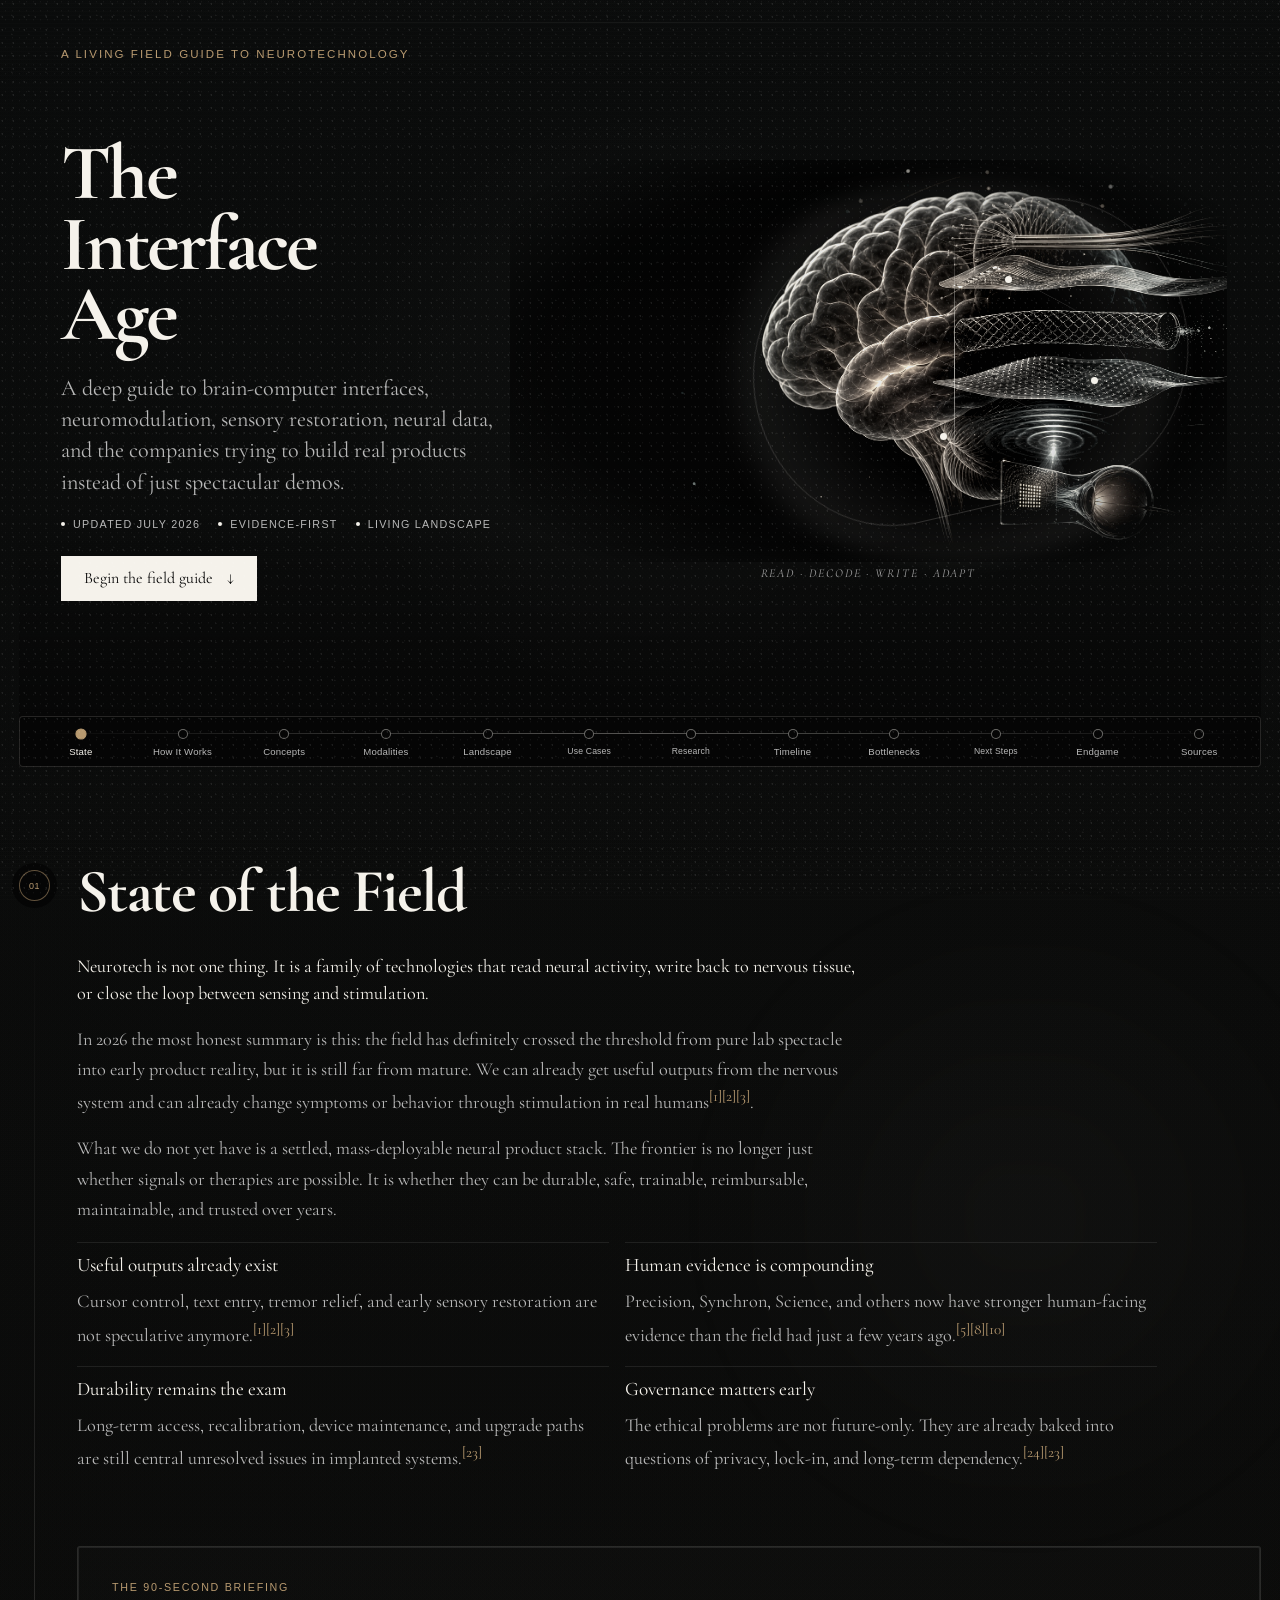
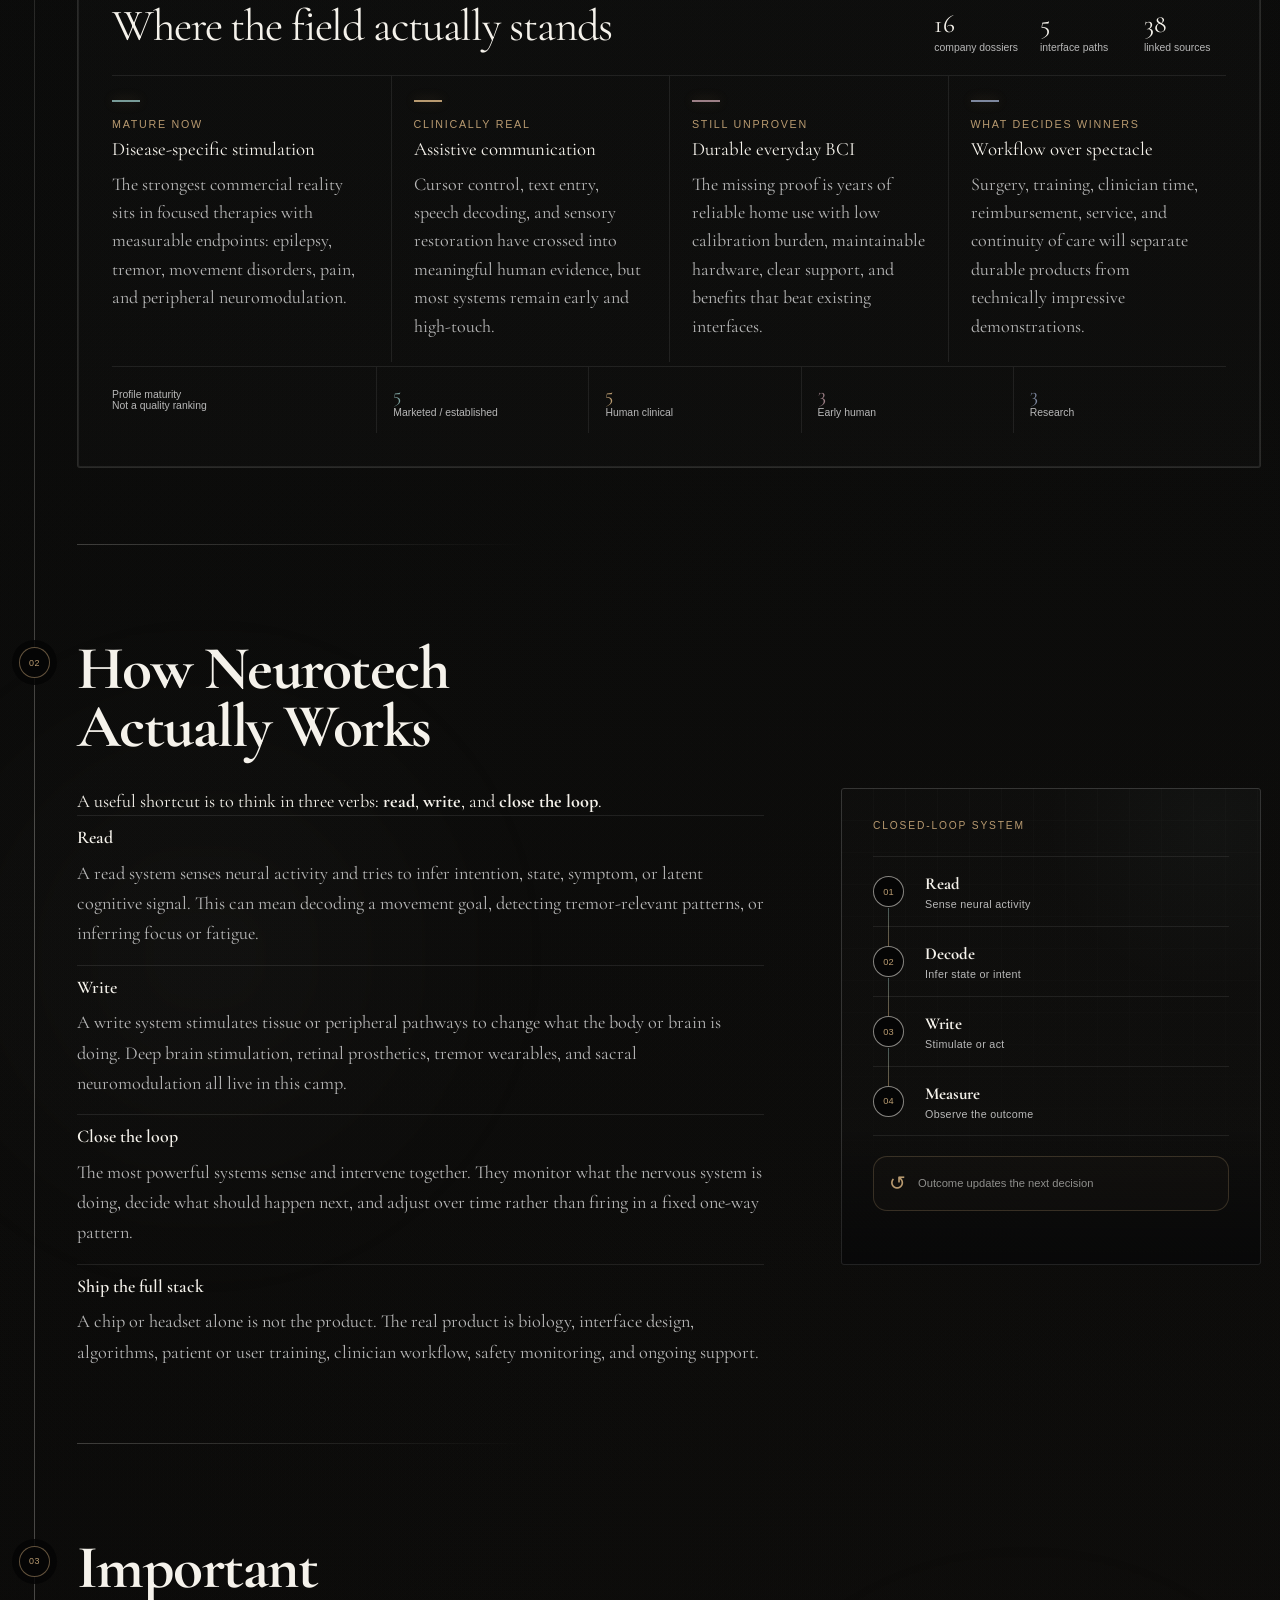
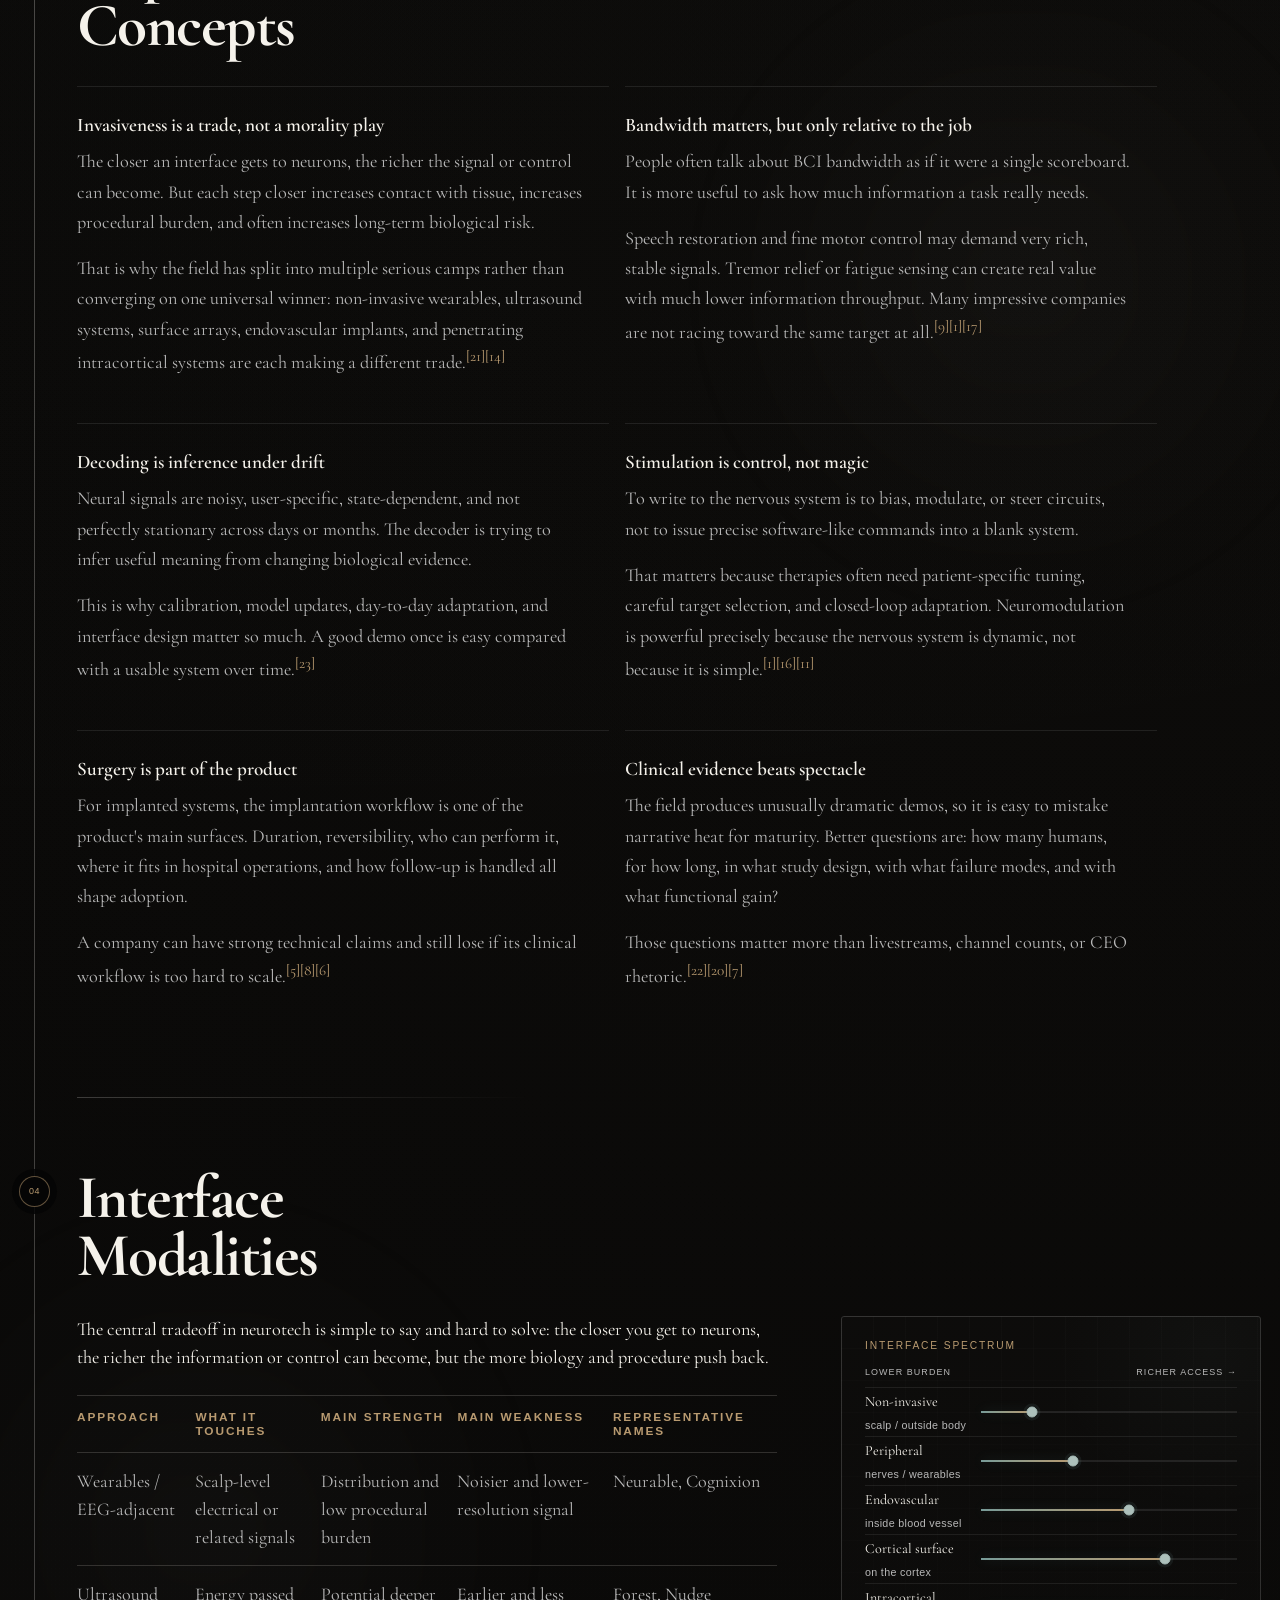
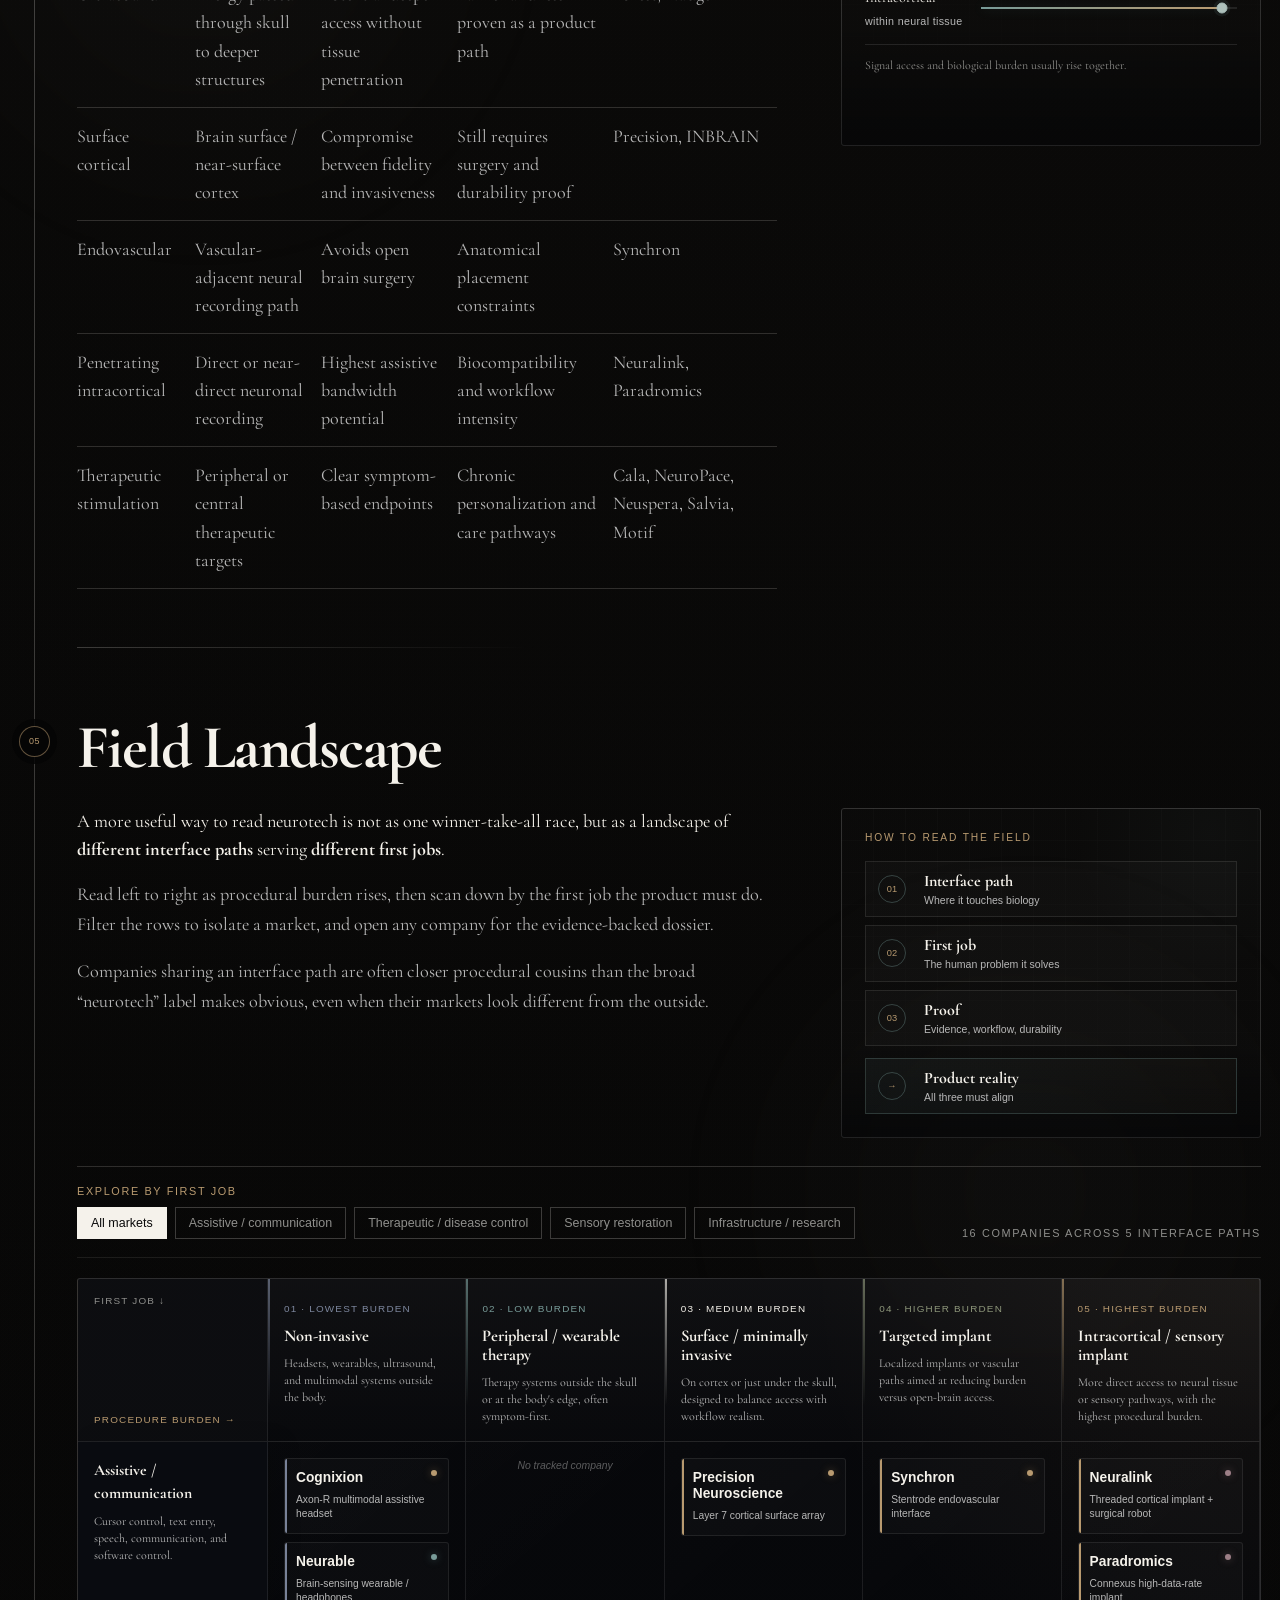
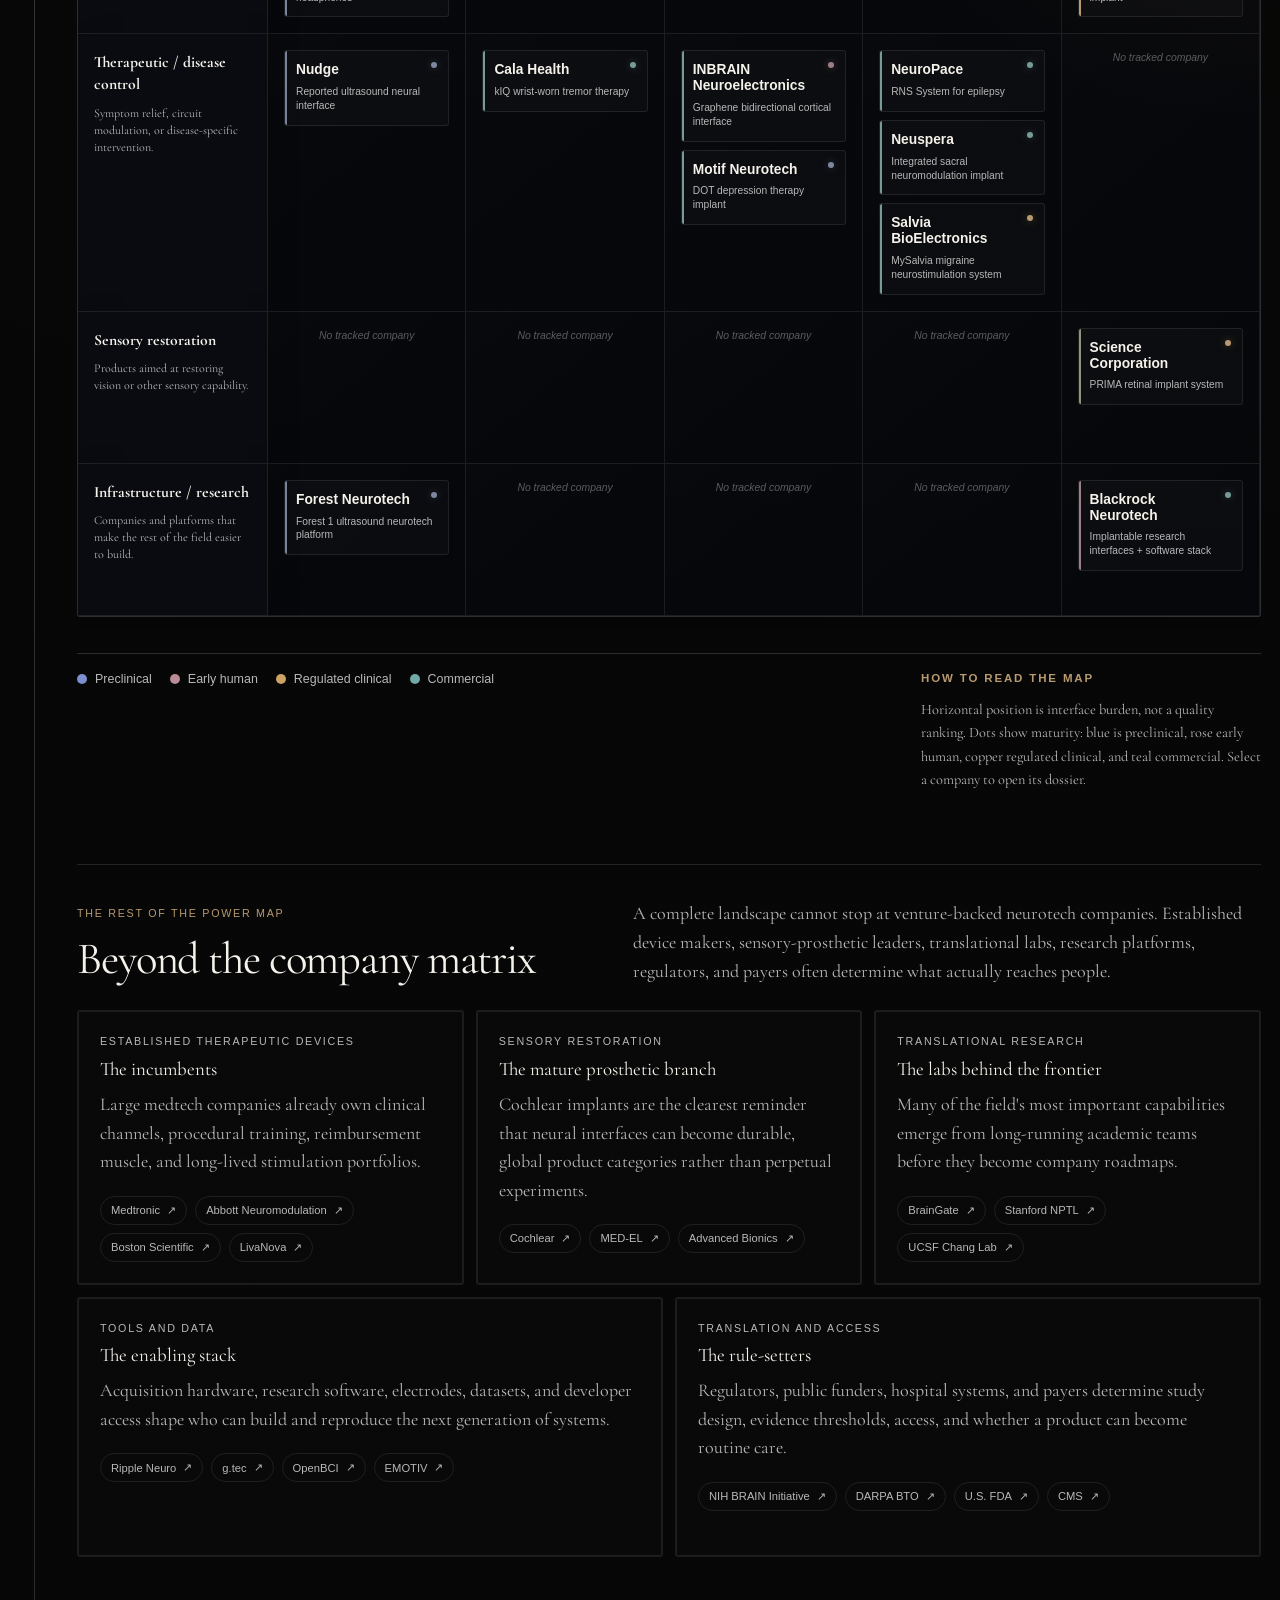
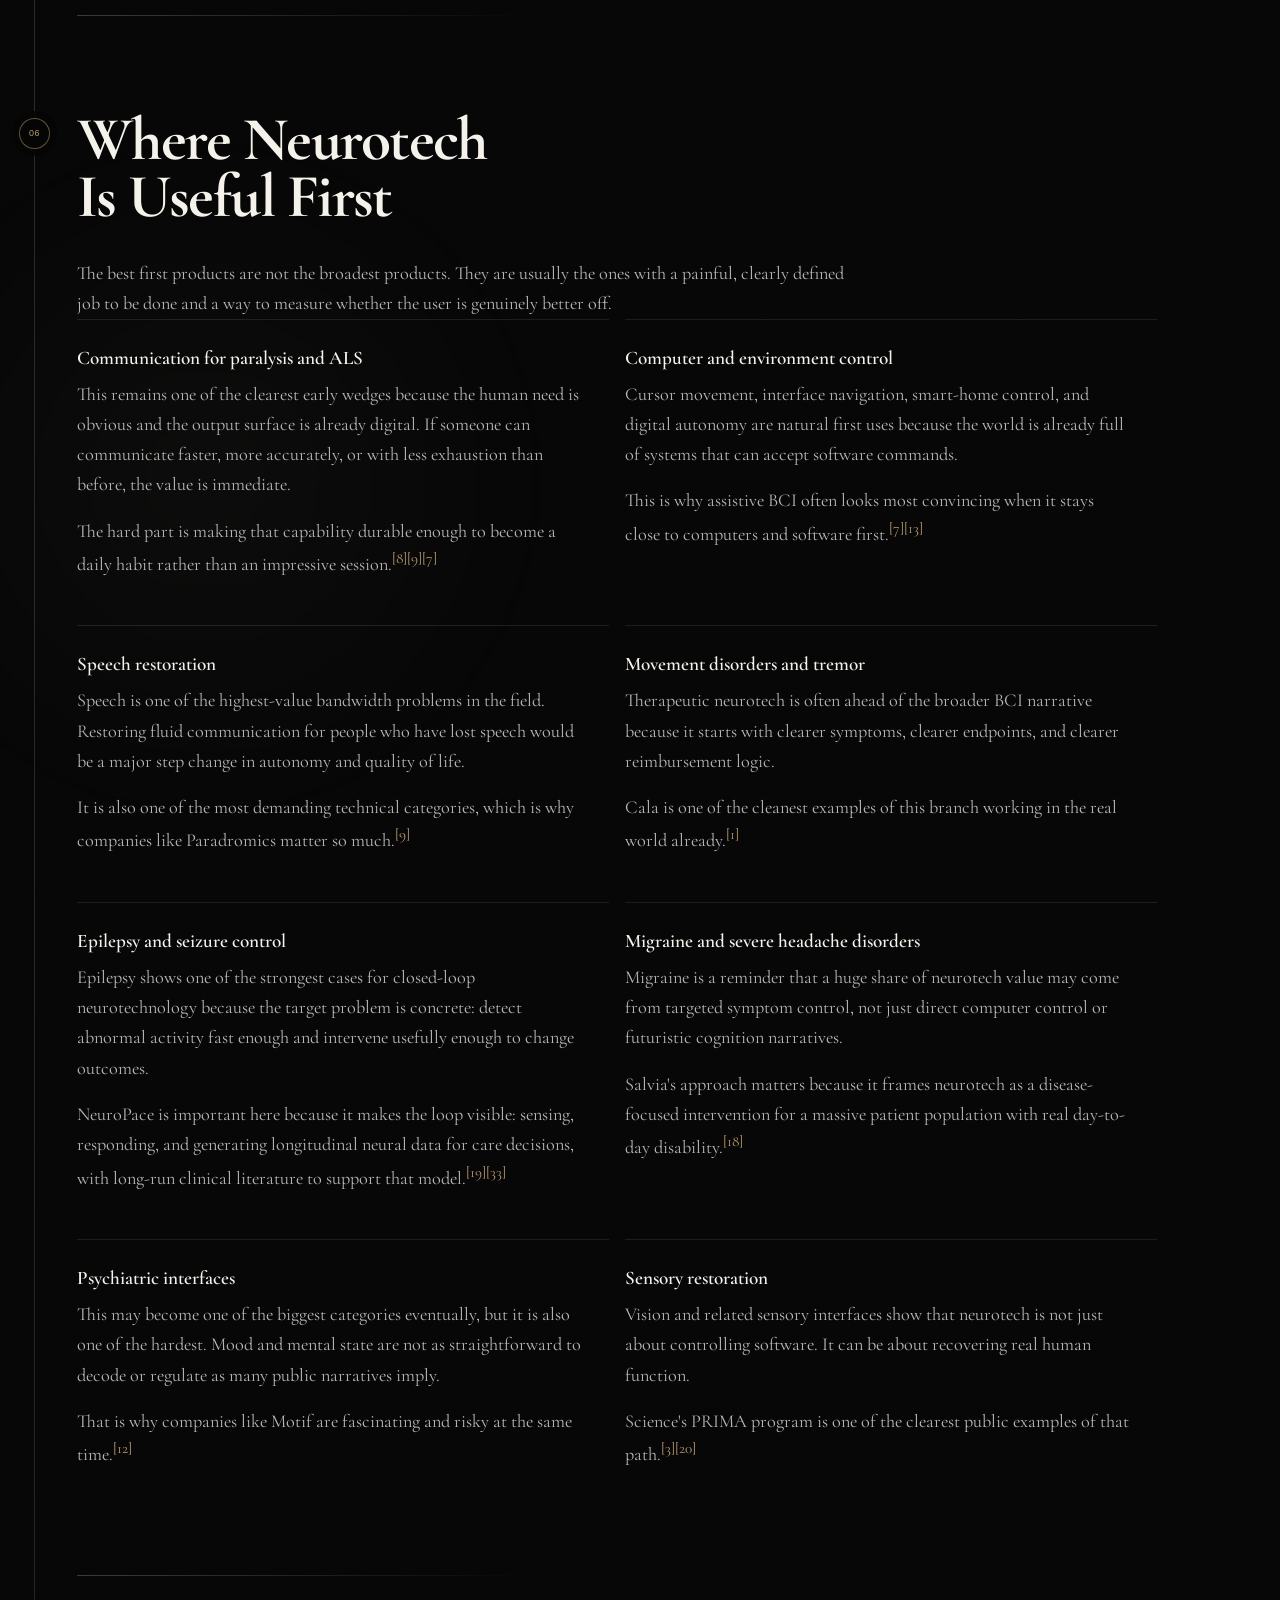
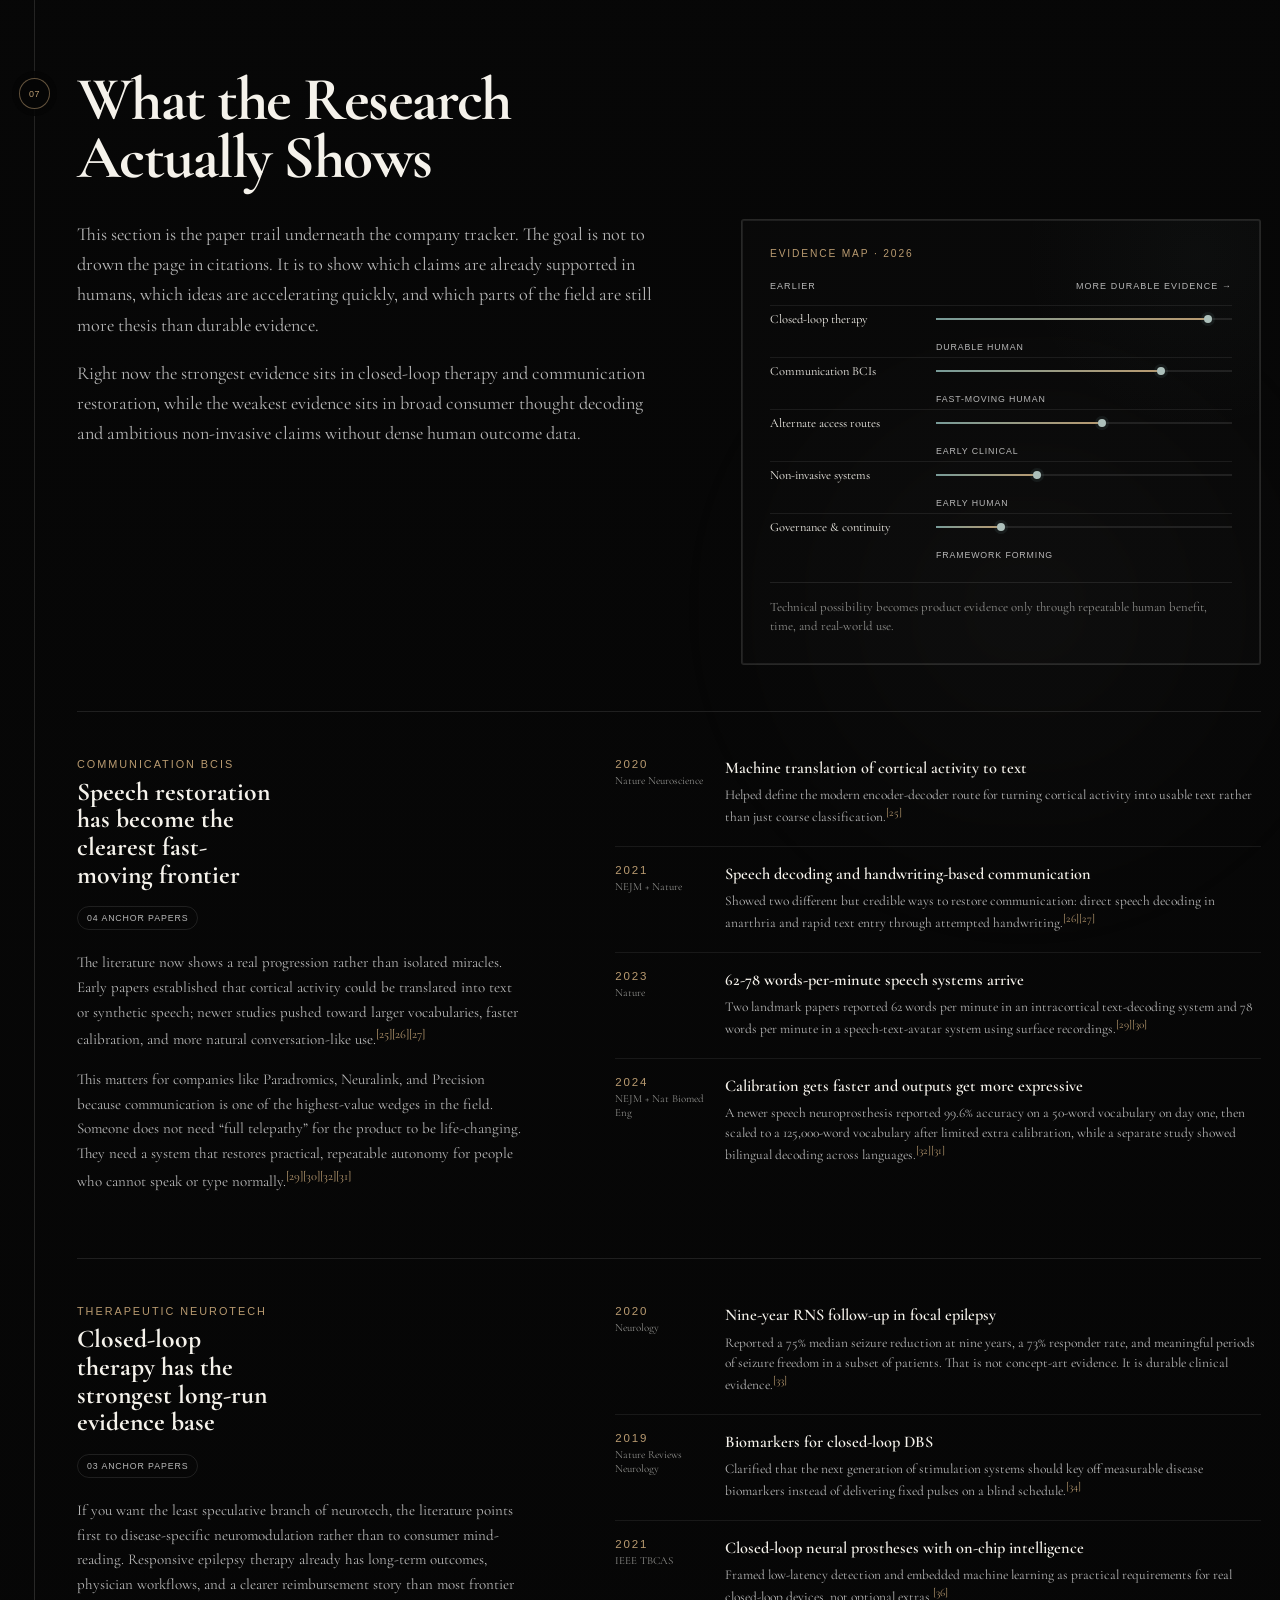
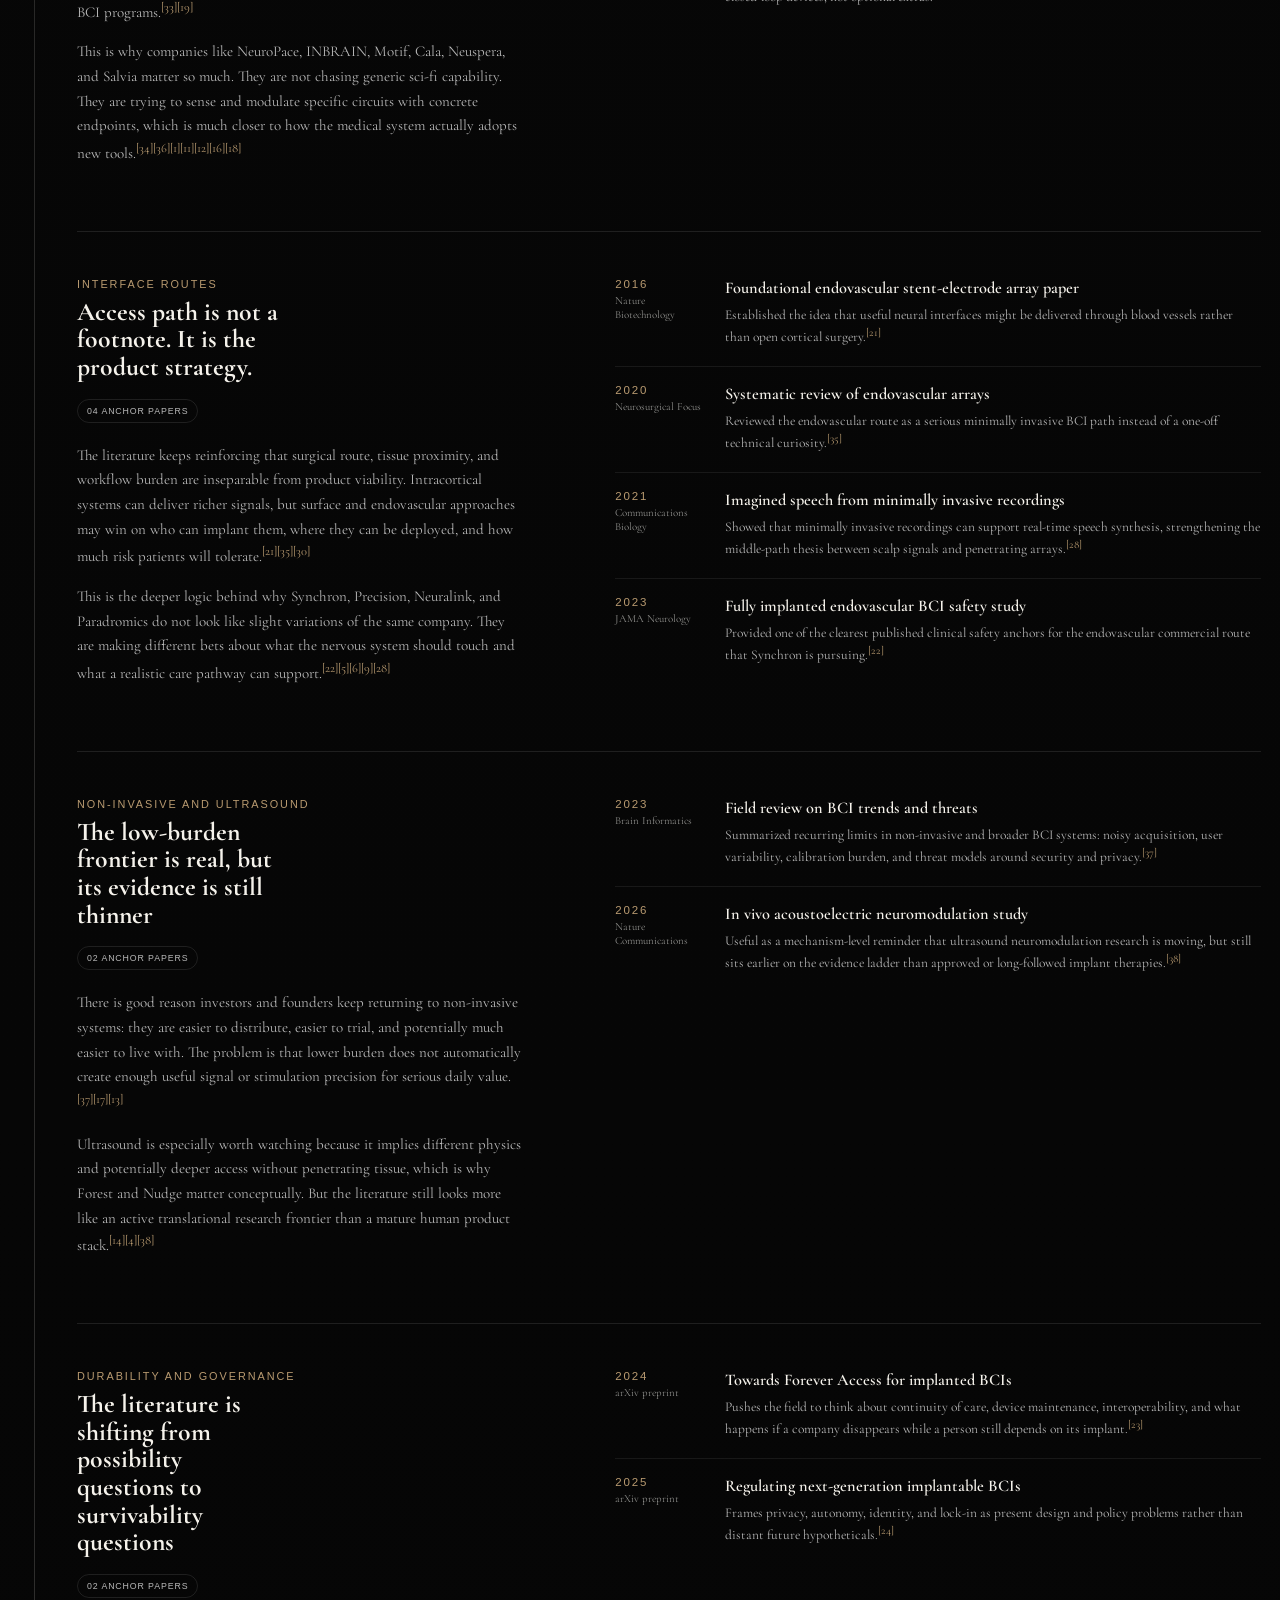
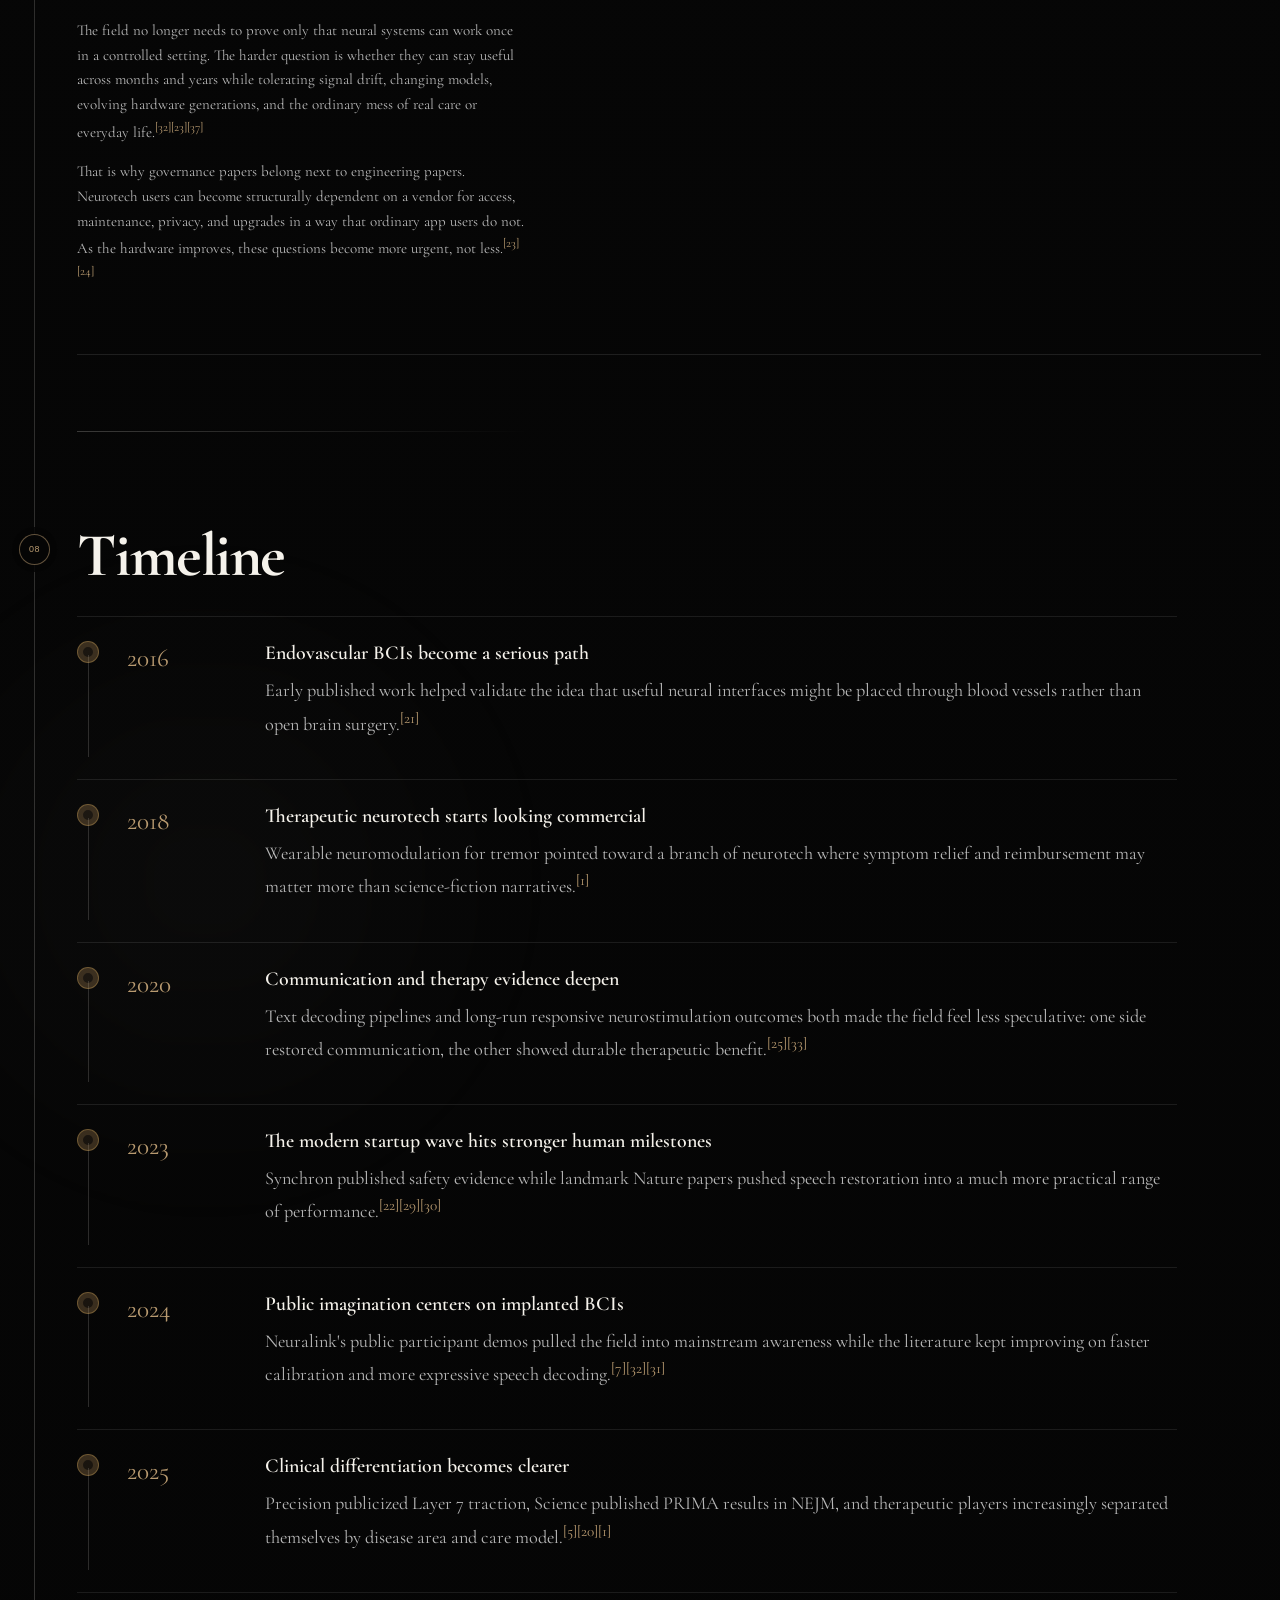
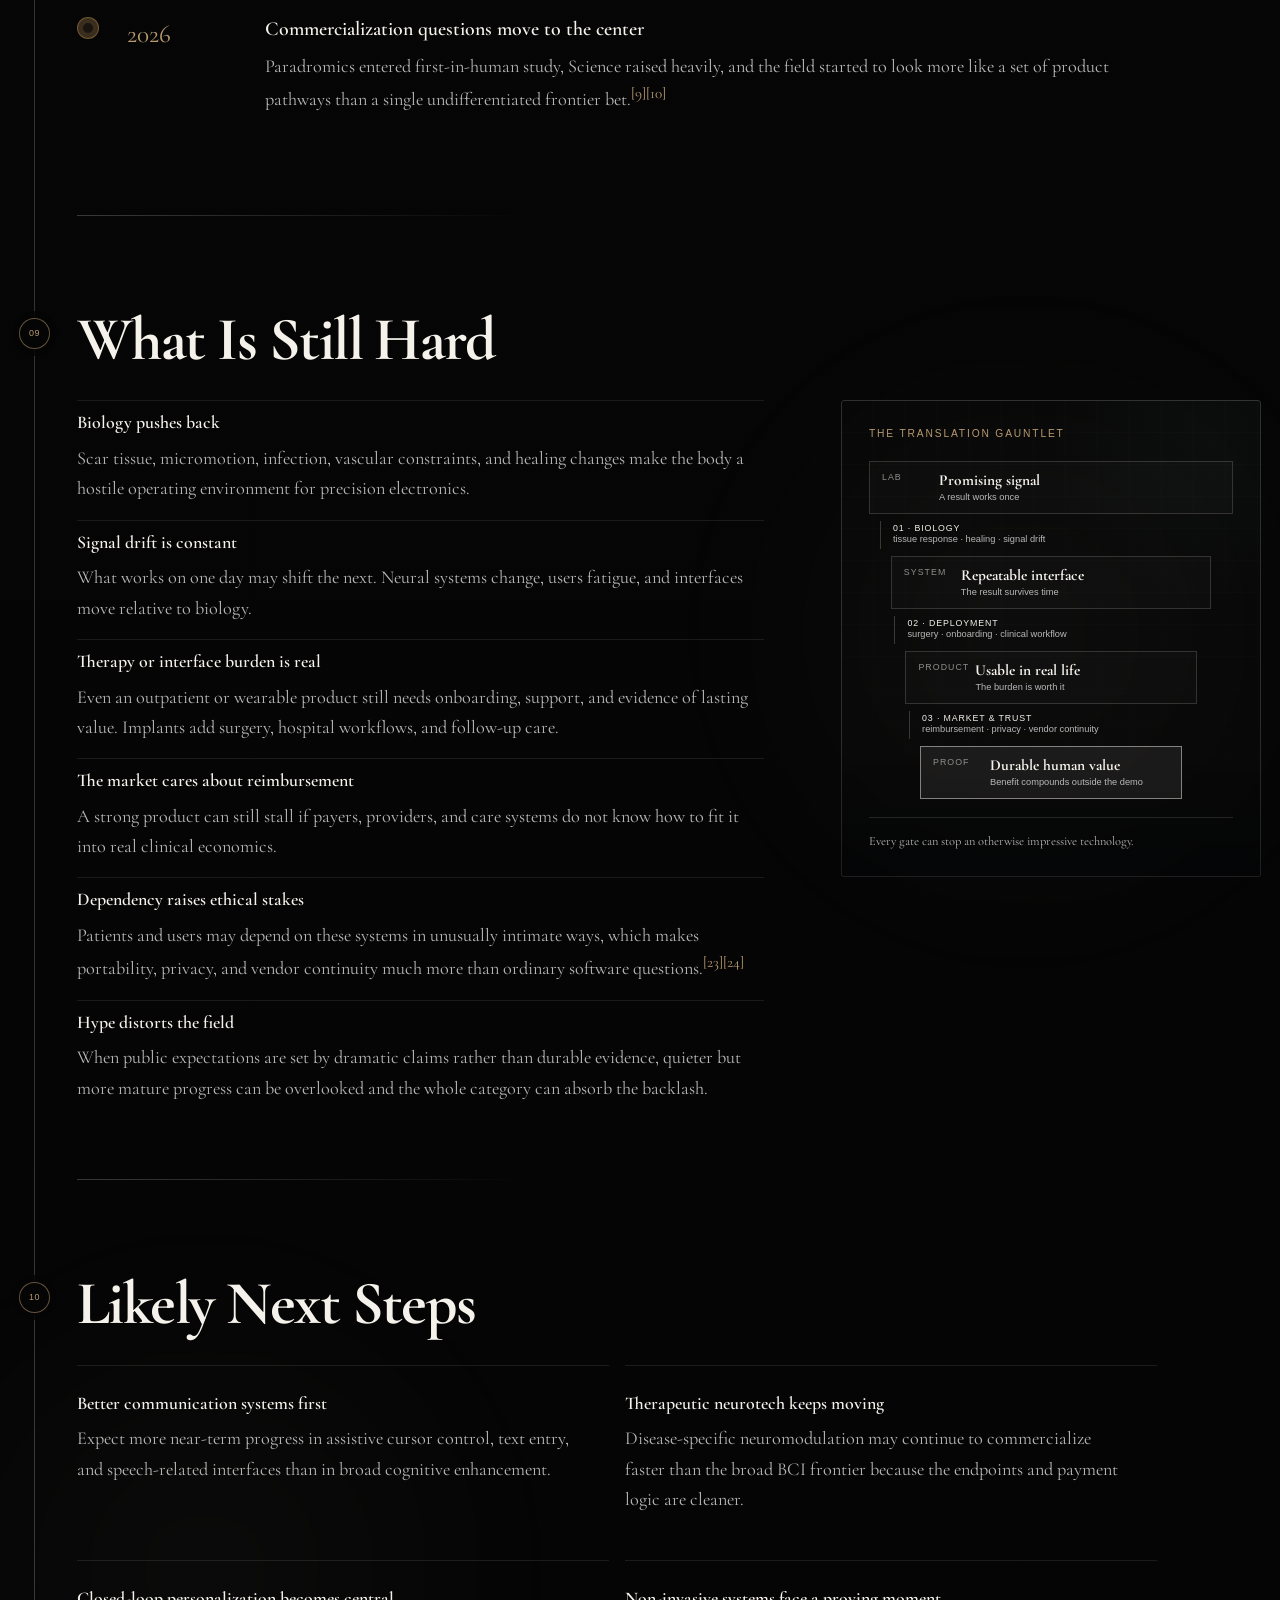
==== index.html @ 02c2e02a "Add neurotech favicon" ====
<!DOCTYPE html>
<html lang="en">
  <head>
    <meta charset="UTF-8" />
    <meta name="viewport" content="width=device-width, initial-scale=1.0" />
    <title>The Interface Age</title>
    <meta
      name="description"
      content="A detailed field guide to neurotech: BCIs, neuromodulation, sensory prosthetics, key companies, market map, milestones, bottlenecks, and the long road ahead."
    />
    <meta name="theme-color" content="#050505" />
    <link rel="icon" type="image/svg+xml" href="assets/favicon.svg?v=1" />
    <link rel="preconnect" href="https://fonts.googleapis.com" />
    <link rel="preconnect" href="https://fonts.gstatic.com" crossorigin />
    <link
      href="https://fonts.googleapis.com/css2?family=Cormorant+Garamond:wght@400;500;600;700&display=swap"
      rel="stylesheet"
    />
    <link rel="stylesheet" href="styles.css?v=24" />
  </head>
  <body>
    <div class="site-grain" aria-hidden="true"></div>

    <header class="site-header" id="top">
      <div class="site-header__inner">
        <p class="site-kicker">A living field guide to neurotechnology</p>
        <div class="hero-layout">
          <div class="hero-copy">
            <h1>The Interface Age</h1>
            <p class="hero-dek">
              A deep guide to brain-computer interfaces, neuromodulation,
              sensory restoration, neural data, and the companies trying to
              build real products instead of just spectacular demos.
            </p>
            <div class="hero-meta" aria-label="Guide metadata">
              <span>Updated July 2026</span>
              <span>Evidence-first</span>
              <span>Living landscape</span>
            </div>
            <a class="hero-enter" href="#state-now">
              Begin the field guide <span aria-hidden="true">↓</span>
            </a>
          </div>
          <div class="hero-visual" aria-hidden="true">
            <div class="hero-scene">
              <img src="assets/neurotech-hero-3d.jpg" alt="" />
              <span class="hero-scene__orbit hero-scene__orbit--one"></span>
              <span class="hero-scene__orbit hero-scene__orbit--two"></span>
              <span class="hero-scene__scan"></span>
              <span class="hero-scene__node hero-scene__node--one"></span>
              <span class="hero-scene__node hero-scene__node--two"></span>
              <span class="hero-scene__node hero-scene__node--three"></span>
            </div>
            <p>read · decode · write · adapt</p>
          </div>
        </div>
      </div>
    </header>

    <nav class="chapter-rail" aria-label="Table of contents">
      <div class="chapter-rail__inner">
        <a href="#state-now">State</a>
        <a href="#how-it-works">How It Works</a>
        <a href="#concepts">Concepts</a>
        <a href="#modalities">Modalities</a>
        <a href="#market-map">Landscape</a>
        <a href="#use-cases" class="chapter-rail__minor">Use Cases</a>
        <a href="#research" class="chapter-rail__minor">Research</a>
        <a href="#timeline">Timeline</a>
        <a href="#bottlenecks">Bottlenecks</a>
        <a href="#next-steps" class="chapter-rail__minor">Next Steps</a>
        <a href="#endgame">Endgame</a>
        <a href="#sources">Sources</a>
      </div>
    </nav>

    <main class="document">
      <article class="article-shell">
        <section class="chapter chapter--wide" id="state-now">
          <div class="chapter-heading">
            <p class="chapter-number">01</p>
            <h2>State of the Field</h2>
          </div>
          <div class="chapter-layout chapter-layout--wide">
            <div class="chapter-copy">
              <p class="lead">
                Neurotech is not one thing. It is a family of technologies that
                read neural activity, write back to nervous tissue, or close the
                loop between sensing and stimulation.
              </p>
              <p>
                In 2026 the most honest summary is this: the field has
                definitely crossed the threshold from pure lab spectacle into
                early product reality, but it is still far from mature. We can
                already get useful outputs from the nervous system and can
                already change symptoms or behavior through stimulation in real
                humans<sup class="cite-inline"><a href="#src-cala-home">[1]</a></sup><sup class="cite-inline"><a href="#src-synchron-research">[2]</a></sup><sup class="cite-inline"><a href="#src-science-prima">[3]</a></sup>.
              </p>
              <p>
                What we do not yet have is a settled, mass-deployable neural
                product stack. The frontier is no longer just whether signals or
                therapies are possible. It is whether they can be durable, safe,
                trainable, reimbursable, maintainable, and trusted over years.
              </p>
              <div class="signal-strip" id="signal-strip"></div>
            </div>
          </div>
          <div class="field-brief" id="field-brief" aria-label="Neurotechnology field brief"></div>
        </section>

        <section class="chapter chapter--split" id="how-it-works">
          <div class="chapter-heading">
            <p class="chapter-number">02</p>
            <h2>How Neurotech Actually Works</h2>
          </div>
          <div class="chapter-layout">
            <div class="chapter-copy">
              <p class="lead">
                A useful shortcut is to think in three verbs:
                <strong>read</strong>, <strong>write</strong>, and
                <strong>close the loop</strong>.
              </p>
              <div class="primer-list" id="primer-list"></div>
            </div>
            <aside class="chapter-aside">
              <div class="chapter-scene chapter-scene--diagram loop-diagram" role="img" aria-label="A closed-loop neural system reads activity, decodes a state or intent, writes an intervention, measures the outcome, and adapts">
                <div class="diagram-label">Closed-loop system</div>
                <ol class="loop-diagram__steps">
                  <li><span>01</span><div><strong>Read</strong><small>Sense neural activity</small></div></li>
                  <li><span>02</span><div><strong>Decode</strong><small>Infer state or intent</small></div></li>
                  <li><span>03</span><div><strong>Write</strong><small>Stimulate or act</small></div></li>
                  <li><span>04</span><div><strong>Measure</strong><small>Observe the outcome</small></div></li>
                </ol>
                <div class="loop-diagram__return"><span>↺</span> Outcome updates the next decision</div>
              </div>
            </aside>
          </div>
        </section>

        <section class="chapter chapter--wide" id="concepts">
          <div class="chapter-heading">
            <p class="chapter-number">03</p>
            <h2>Important Concepts</h2>
          </div>
          <div class="chapter-layout chapter-layout--wide">
            <div class="chapter-copy">
              <div class="essay-list" id="concept-list"></div>
            </div>
          </div>
        </section>

        <section class="chapter chapter--split" id="modalities">
          <div class="chapter-heading">
            <p class="chapter-number">04</p>
            <h2>Interface Modalities</h2>
          </div>
          <div class="chapter-layout">
            <div class="chapter-copy">
              <p class="lead">
                The central tradeoff in neurotech is simple to say and hard to
                solve: the closer you get to neurons, the richer the information
                or control can become, but the more biology and procedure push
                back.
              </p>
            </div>
            <aside class="chapter-aside">
              <div class="chapter-scene chapter-scene--diagram modality-diagram" role="img" aria-label="Five neural interface routes arranged from lower to higher signal access and procedural burden">
                <div class="diagram-label">Interface spectrum</div>
                <div class="modality-diagram__axis"><span>Lower burden</span><span>Richer access →</span></div>
                <div class="modality-diagram__rows">
                  <div style="--reach: 20%"><span>Non-invasive</span><i></i><small>scalp / outside body</small></div>
                  <div style="--reach: 36%"><span>Peripheral</span><i></i><small>nerves / wearables</small></div>
                  <div style="--reach: 58%"><span>Endovascular</span><i></i><small>inside blood vessel</small></div>
                  <div style="--reach: 72%"><span>Cortical surface</span><i></i><small>on the cortex</small></div>
                  <div style="--reach: 94%"><span>Intracortical</span><i></i><small>within neural tissue</small></div>
                </div>
                <p class="modality-diagram__note">Signal access and biological burden usually rise together.</p>
              </div>
            </aside>
          </div>
          <div class="table-wrap">
            <table class="comparison-table">
              <thead>
                <tr>
                  <th>Approach</th>
                  <th>What it touches</th>
                  <th>Main strength</th>
                  <th>Main weakness</th>
                  <th>Representative names</th>
                </tr>
              </thead>
              <tbody id="comparison-body"></tbody>
            </table>
          </div>
        </section>

        <section class="chapter chapter--split" id="market-map">
          <div class="chapter-heading">
            <p class="chapter-number">05</p>
            <h2>Field Landscape</h2>
          </div>
          <div class="chapter-layout">
            <div class="chapter-copy">
              <p class="lead">
                A more useful way to read neurotech is not as one winner-take-all race,
                but as a landscape of <strong>different interface paths</strong> serving
                <strong>different first jobs</strong>.
              </p>
              <p>
                Read left to right as procedural burden rises, then scan down by
                the first job the product must do. Filter the rows to isolate a
                market, and open any company for the evidence-backed dossier.
              </p>
              <p>
                Companies sharing an interface path are often closer procedural
                cousins than the broad “neurotech” label makes obvious, even
                when their markets look different from the outside.
              </p>
            </div>
            <aside class="chapter-aside">
              <div class="chapter-scene chapter-scene--diagram landscape-lens" role="img" aria-label="A market lens for evaluating neurotechnology companies through interface path, first job, and proof of durable deployment">
                <div class="diagram-label">How to read the field</div>
                <div class="landscape-lens__axes">
                  <div>
                    <span>01</span>
                    <div><strong>Interface path</strong><small>Where it touches biology</small></div>
                  </div>
                  <div>
                    <span>02</span>
                    <div><strong>First job</strong><small>The human problem it solves</small></div>
                  </div>
                  <div>
                    <span>03</span>
                    <div><strong>Proof</strong><small>Evidence, workflow, durability</small></div>
                  </div>
                </div>
                <div class="landscape-lens__result">
                  <span>→</span>
                  <div><strong>Product reality</strong><small>All three must align</small></div>
                </div>
              </div>
            </aside>
          </div>
          <div class="market-visual">
            <div class="market-map" id="market-map-plot"></div>
            <div class="market-legend" id="market-legend"></div>
          </div>
          <section class="ecosystem-section" aria-labelledby="ecosystem-title">
            <div class="ecosystem-section__head">
              <p class="section-kicker">The rest of the power map</p>
              <h3 id="ecosystem-title">Beyond the company matrix</h3>
              <p>
                A complete landscape cannot stop at venture-backed neurotech companies.
                Established device makers, sensory-prosthetic leaders, translational labs,
                research platforms, regulators, and payers often determine what actually
                reaches people.
              </p>
            </div>
            <div class="ecosystem-grid" id="ecosystem-grid"></div>
          </section>
        </section>

        <section class="chapter chapter--wide" id="use-cases">
          <div class="chapter-heading">
            <p class="chapter-number">06</p>
            <h2>Where Neurotech Is Useful First</h2>
          </div>
          <div class="chapter-layout chapter-layout--wide">
            <div class="chapter-copy">
              <p class="chapter-intro">
                The best first products are not the broadest products. They are
                usually the ones with a painful, clearly defined job to be done
                and a way to measure whether the user is genuinely better off.
              </p>
              <div class="essay-list" id="usecase-list"></div>
            </div>
          </div>
        </section>

        <section class="chapter chapter--wide chapter--research" id="research">
          <div class="chapter-heading">
            <p class="chapter-number">07</p>
            <h2>What the Research Actually Shows</h2>
          </div>
          <div class="research-intro-layout">
            <div class="research-intro-copy">
              <p class="chapter-intro">
                This section is the paper trail underneath the company tracker.
                The goal is not to drown the page in citations. It is to show
                which claims are already supported in humans, which ideas are
                accelerating quickly, and which parts of the field are still
                more thesis than durable evidence.
              </p>
              <p class="chapter-intro">
                Right now the strongest evidence sits in closed-loop therapy and
                communication restoration, while the weakest evidence sits in
                broad consumer thought decoding and ambitious non-invasive
                claims without dense human outcome data.
              </p>
            </div>
            <aside>
              <div class="evidence-map" role="img" aria-label="Evidence map showing durable human evidence for closed-loop therapy, fast-moving human evidence for communication BCIs, early clinical evidence for alternate interface routes, early human evidence for non-invasive systems, and emerging frameworks for governance">
                <div class="diagram-label">Evidence map · 2026</div>
                <div class="evidence-map__scale"><span>Earlier</span><span>More durable evidence →</span></div>
                <div class="evidence-map__rows">
                  <div style="--evidence: 92%"><span>Closed-loop therapy</span><i></i><strong>Durable human</strong></div>
                  <div style="--evidence: 76%"><span>Communication BCIs</span><i></i><strong>Fast-moving human</strong></div>
                  <div style="--evidence: 56%"><span>Alternate access routes</span><i></i><strong>Early clinical</strong></div>
                  <div style="--evidence: 34%"><span>Non-invasive systems</span><i></i><strong>Early human</strong></div>
                  <div style="--evidence: 22%"><span>Governance &amp; continuity</span><i></i><strong>Framework forming</strong></div>
                </div>
                <p>Technical possibility becomes product evidence only through repeatable human benefit, time, and real-world use.</p>
              </div>
            </aside>
          </div>
          <div class="research-list" id="research-list"></div>
        </section>

        <section class="chapter chapter--wide" id="timeline">
          <div class="chapter-heading">
            <p class="chapter-number">08</p>
            <h2>Timeline</h2>
          </div>
          <div class="chapter-layout chapter-layout--wide">
            <div class="chapter-copy">
              <div class="timeline-list" id="timeline-list"></div>
            </div>
          </div>
        </section>

        <section class="chapter chapter--split" id="bottlenecks">
          <div class="chapter-heading">
            <p class="chapter-number">09</p>
            <h2>What Is Still Hard</h2>
          </div>
          <div class="chapter-layout">
            <div class="chapter-copy">
              <div class="essay-list essay-list--compact" id="bottleneck-list"></div>
            </div>
            <aside class="chapter-aside">
              <div class="chapter-scene chapter-scene--diagram bottleneck-diagram" role="img" aria-label="The translation gauntlet from a promising laboratory signal through biology, deployment, market, and trust gates to durable human value">
                <div class="diagram-label">The translation gauntlet</div>
                <div class="bottleneck-diagram__flow">
                  <div class="bottleneck-diagram__stage bottleneck-diagram__stage--start">
                    <span>Lab</span><strong>Promising signal</strong><small>A result works once</small>
                  </div>
                  <div class="bottleneck-diagram__gate">
                    <span>01 · Biology</span><small>tissue response · healing · signal drift</small>
                  </div>
                  <div class="bottleneck-diagram__stage">
                    <span>System</span><strong>Repeatable interface</strong><small>The result survives time</small>
                  </div>
                  <div class="bottleneck-diagram__gate">
                    <span>02 · Deployment</span><small>surgery · onboarding · clinical workflow</small>
                  </div>
                  <div class="bottleneck-diagram__stage">
                    <span>Product</span><strong>Usable in real life</strong><small>The burden is worth it</small>
                  </div>
                  <div class="bottleneck-diagram__gate">
                    <span>03 · Market &amp; trust</span><small>reimbursement · privacy · vendor continuity</small>
                  </div>
                  <div class="bottleneck-diagram__stage bottleneck-diagram__stage--result">
                    <span>Proof</span><strong>Durable human value</strong><small>Benefit compounds outside the demo</small>
                  </div>
                </div>
                <p class="bottleneck-diagram__note">Every gate can stop an otherwise impressive technology.</p>
              </div>
            </aside>
          </div>
        </section>

        <section class="chapter chapter--wide" id="next-steps">
          <div class="chapter-heading">
            <p class="chapter-number">10</p>
            <h2>Likely Next Steps</h2>
          </div>
          <div class="chapter-layout chapter-layout--wide">
            <div class="chapter-copy">
              <div class="essay-list essay-list--compact" id="next-step-list"></div>
            </div>
          </div>
        </section>

        <section class="chapter chapter--split" id="endgame">
          <div class="chapter-heading">
            <p class="chapter-number">11</p>
            <h2>The Endgame</h2>
          </div>
          <div class="chapter-layout">
            <div class="chapter-copy">
              <p class="lead">
                The deepest point of neurotech is not to make minds legible for
                entertainment. It is to restore function, reduce suffering, and
                eventually create trustworthy interfaces between biology and
                software.
              </p>
              <p>
                The real tension is that the same tools that could make severe
                disability less isolating could also turn cognition, mood, or
                intent into product surfaces. That is why governance cannot be
                an afterthought.
              </p>
              <div class="endgame-columns">
                <div>
                  <h3>The practical goal</h3>
                  <p>
                    Restore communication, movement, sensory function, or
                    disease control so effectively that some of today’s hardest
                    neurological barriers stop being permanent.
                  </p>
                </div>
                <div>
                  <h3>The platform goal</h3>
                  <p>
                    Build neural systems that work outside the lab, survive
                    time, integrate into real care, and remain usable even as
                    companies, models, and hardware generations change.
                  </p>
                </div>
                <div>
                  <h3>The governance goal</h3>
                  <p>
                    Prevent neural data from becoming the most intimate and
                    least protected commercial data layer ever created.
                  </p>
                </div>
              </div>
            </div>
            <aside class="chapter-aside">
              <div class="chapter-scene chapter-scene--diagram outcome-diagram" role="img" aria-label="Trustworthy neurotechnology requires restored function, durable systems, and protected human agency">
                <div class="diagram-label">The standard for success</div>
                <div class="outcome-diagram__inputs">
                  <div><span>01</span><strong>Restore function</strong><small>Meaningful human benefit</small></div>
                  <div><span>02</span><strong>Survive real life</strong><small>Durability, care, support</small></div>
                  <div><span>03</span><strong>Protect agency</strong><small>Privacy, choice, continuity</small></div>
                </div>
                <div class="outcome-diagram__result"><span>→</span><strong>Trustworthy neurotech</strong><small>Restore first. Expand carefully.</small></div>
              </div>
            </aside>
          </div>
        </section>

        <section class="chapter chapter--sources" id="sources">
          <div class="chapter-heading">
            <p class="chapter-number">12</p>
            <h2>Sources</h2>
          </div>
          <p class="chapter-intro">
            Company websites, published papers, and reporting used throughout
            the guide.
          </p>
          <div class="sources-list" id="sources-list"></div>
        </section>
      </article>
    </main>

    <dialog class="company-modal" id="company-modal">
      <form method="dialog" class="company-modal__close-row">
        <button aria-label="Close dossier" class="company-modal__close">Close</button>
      </form>
      <div class="company-modal__content" id="company-modal-content"></div>
    </dialog>

    <script src="app.js?v=24"></script>
  </body>
</html>
---- styles.css ----
:root {
  --bg: #050607;
  --bg-soft: #0c0e11;
  --panel: rgba(245, 236, 220, 0.022);
  --panel-strong: rgba(245, 236, 220, 0.048);
  --line: rgba(244, 231, 210, 0.12);
  --line-soft: rgba(244, 231, 210, 0.07);
  --ink: #f3f3ef;
  --muted: #b9bbb8;
  --muted-strong: #818580;
  --accent: #d8aa62;
  --teal: #78c8c4;
  --olive: #99a777;
  --rose: #b88b95;
  --blue: #7c8ece;
  --shadow: 0 30px 80px rgba(0, 0, 0, 0.42);
  --serif: "Average", "Iowan Old Style", "Palatino Linotype", "Book Antiqua", Georgia, serif;
  --sans: "Avenir Next", "Segoe UI", "Helvetica Neue", Arial, sans-serif;
  --mono: "SFMono-Regular", Menlo, Monaco, monospace;
  --lab: #e9ebe8;
  --lab-ink: #0a0c0e;
  --radius-xl: 34px;
}

* {
  box-sizing: border-box;
}

html {
  scroll-behavior: smooth;
}

body {
  margin: 0;
  background:
    radial-gradient(circle at 12% -8%, rgba(216, 170, 98, 0.1), transparent 28%),
    radial-gradient(circle at 88% 12%, rgba(120, 200, 196, 0.08), transparent 24%),
    linear-gradient(180deg, #040506 0%, #080a0d 46%, #050607 100%);
  color: var(--ink);
  font-family: var(--serif);
  font-size: 15.5px;
  position: relative;
}

body::before,
body::after {
  content: "";
  position: fixed;
  inset: 0;
  pointer-events: none;
}

body::before {
  background:
    linear-gradient(180deg, rgba(255, 244, 225, 0.015), transparent 18%, transparent 82%, rgba(255, 244, 225, 0.015)),
    repeating-linear-gradient(
      180deg,
      rgba(255, 245, 230, 0.012) 0,
      rgba(255, 245, 230, 0.012) 1px,
      transparent 1px,
      transparent 36px
    );
  opacity: 0.48;
}

body::after {
  background:
    radial-gradient(circle at 50% 24%, rgba(86, 114, 163, 0.08), transparent 24%),
    radial-gradient(circle at 62% 75%, rgba(205, 161, 100, 0.05), transparent 26%);
  mix-blend-mode: screen;
  opacity: 0.45;
}

.site-grain {
  position: fixed;
  inset: 0;
  pointer-events: none;
  opacity: 0.055;
  background-image:
    radial-gradient(circle at 20% 30%, rgba(255, 255, 255, 0.56) 0 0.85px, transparent 1.2px),
    radial-gradient(circle at 70% 80%, rgba(255, 255, 255, 0.32) 0 0.8px, transparent 1.1px),
    radial-gradient(circle at 80% 20%, rgba(255, 255, 255, 0.26) 0 0.65px, transparent 1px);
  background-size: 18px 18px, 22px 22px, 14px 14px;
}

a {
  color: inherit;
}

.site-header {
  width: min(1320px, calc(100% - 34px));
  margin: 14px auto 0;
}

.site-header__inner {
  position: relative;
  overflow: hidden;
  padding: 44px 42px 40px;
  border: 1px solid rgba(255, 255, 255, 0.07);
  border-radius: var(--radius-xl);
  background:
    radial-gradient(circle at 75% 44%, rgba(120, 200, 196, 0.08), transparent 28%),
    linear-gradient(135deg, rgba(255, 255, 255, 0.035), rgba(255, 255, 255, 0.008));
  box-shadow: 0 42px 120px rgba(0, 0, 0, 0.38);
}

.site-header__inner::before,
.site-header__inner::after {
  content: "";
  position: absolute;
  inset: 0;
  pointer-events: none;
}

.site-header__inner::before {
  inset: 14px 0 auto;
  height: 1px;
  background: linear-gradient(90deg, transparent, rgba(244, 231, 210, 0.22), transparent);
}

.site-header__inner::after {
  inset: auto 0 8px;
  height: 160px;
  background:
    radial-gradient(circle at 76% 46%, rgba(205, 161, 100, 0.08), transparent 34%),
    linear-gradient(180deg, transparent, rgba(255, 243, 220, 0.02));
}

.site-kicker,
.chapter-number,
.player-row__badge,
.dossier-kicker,
.source-row__label p {
  margin: 0;
  font-family: var(--sans);
  font-size: 0.72rem;
  letter-spacing: 0.18em;
  text-transform: uppercase;
  color: var(--accent);
}

.hero-layout {
  display: grid;
  grid-template-columns: minmax(0, 0.9fr) minmax(520px, 1.1fr);
  gap: 8px;
  align-items: center;
  min-height: 520px;
}

.hero-copy {
  position: relative;
  z-index: 3;
}

.hero-copy h1,
.chapter-heading h2,
.dossier-head h2 {
  margin: 0;
  font-weight: 400;
  letter-spacing: -0.03em;
  line-height: 0.92;
}

.hero-copy h1 {
  font-size: clamp(4.3rem, 8.4vw, 7.3rem);
  max-width: 6.6ch;
  font-family: var(--sans);
  font-weight: 500;
  letter-spacing: -0.078em;
  line-height: 0.84;
}

.hero-dek,
.chapter-copy p,
.chapter-intro,
.contents-note p,
.figure-panel p,
.signal-card p,
.essay-block p,
.player-row__summary,
.player-row__meta p,
.dossier-summary,
.dossier-block p,
.dossier-facts p,
.source-row__body p,
.glossary-row p,
.landscape-column-head p,
.landscape-row-head p,
.market-legend__note p,
.landscape-empty {
  color: var(--muted);
  line-height: 1.62;
}

.hero-dek {
  font-size: 1.04rem;
  max-width: 60ch;
  margin: 16px 0 0;
}

.hero-meta {
  display: flex;
  flex-wrap: wrap;
  gap: 8px 18px;
  margin-top: 20px;
  font-family: var(--sans);
  font-size: 0.67rem;
  letter-spacing: 0.12em;
  text-transform: uppercase;
  color: var(--muted-strong);
}

.hero-meta span {
  display: inline-flex;
  align-items: center;
  gap: 8px;
}

.hero-meta span::before {
  content: "";
  width: 5px;
  height: 5px;
  border-radius: 999px;
  background: var(--accent);
  box-shadow: 0 0 12px rgba(206, 161, 100, 0.42);
}

.filter-chip,
.player-tags span,
.legend-item,
.source-row__label span {
  font-family: var(--sans);
  font-size: 0.78rem;
}

.hero-visual {
  display: grid;
  justify-items: center;
  gap: 12px;
  align-self: stretch;
  align-content: center;
  perspective: 1200px;
}

.hero-visual p {
  margin: 0;
  font-family: var(--mono);
  font-size: 0.72rem;
  color: var(--muted-strong);
  letter-spacing: 0.12em;
  text-transform: uppercase;
}

.hero-scene {
  --tilt-x: 0deg;
  --tilt-y: 0deg;
  --shift-x: 0px;
  --shift-y: 0px;
  position: relative;
  width: min(720px, 58vw);
  aspect-ratio: 1.78 / 1;
  margin-left: -42px;
  isolation: isolate;
  transform-style: preserve-3d;
  transform: rotateX(var(--tilt-x)) rotateY(var(--tilt-y)) translate3d(var(--shift-x), var(--shift-y), 0);
  transition: transform 360ms cubic-bezier(0.2, 0.7, 0.2, 1);
}

.hero-scene::before,
.hero-scene::after {
  content: "";
  position: absolute;
  pointer-events: none;
}

.hero-scene::before {
  inset: 5% 2% 0 26%;
  z-index: 2;
  border-radius: 50%;
  background: radial-gradient(circle, transparent 35%, rgba(113, 168, 168, 0.08) 62%, transparent 72%);
  filter: blur(10px);
  animation: hero-breathe 6s ease-in-out infinite;
}

.hero-scene::after {
  inset: auto 8% 5% 22%;
  height: 14%;
  z-index: -1;
  border-radius: 50%;
  background: rgba(0, 0, 0, 0.72);
  filter: blur(26px);
  transform: translateZ(-30px);
}

.hero-scene img {
  position: absolute;
  inset: 0;
  z-index: 1;
  width: 100%;
  height: 100%;
  object-fit: cover;
  object-position: center;
  border-radius: 34px;
  mix-blend-mode: normal;
  filter: saturate(0.88) contrast(1.08) brightness(0.92);
  border: 1px solid rgba(255, 255, 255, 0.08);
  box-shadow: 0 36px 100px rgba(0, 0, 0, 0.5);
  animation: hero-drift 9s ease-in-out infinite;
}

.hero-scene__orbit {
  position: absolute;
  z-index: 3;
  border: 1px solid rgba(244, 231, 210, 0.13);
  border-radius: 999px;
  pointer-events: none;
  transform-style: preserve-3d;
}

.hero-scene__orbit--one {
  inset: 15% 4% 13% 29%;
  transform: rotate(-13deg) rotateY(24deg) translateZ(32px);
  animation: orbit-one 12s ease-in-out infinite;
}

.hero-scene__orbit--two {
  inset: 26% 14% 23% 40%;
  border-color: rgba(113, 168, 168, 0.24);
  transform: rotate(28deg) rotateX(58deg) translateZ(58px);
  animation: orbit-two 10s ease-in-out infinite;
}

.hero-scene__scan {
  position: absolute;
  z-index: 4;
  top: 18%;
  bottom: 15%;
  left: 62%;
  width: 1px;
  background: linear-gradient(180deg, transparent, rgba(206, 161, 100, 0.74), transparent);
  box-shadow: 0 0 18px rgba(206, 161, 100, 0.4);
  animation: scene-scan 5.5s ease-in-out infinite;
}

.hero-scene__node {
  position: absolute;
  z-index: 5;
  width: 7px;
  height: 7px;
  border-radius: 50%;
  background: var(--accent);
  box-shadow: 0 0 0 5px rgba(206, 161, 100, 0.08), 0 0 18px rgba(206, 161, 100, 0.62);
  animation: node-pulse 3.8s ease-in-out infinite;
}

.hero-scene__node--one { top: 29%; left: 69%; }
.hero-scene__node--two { top: 54%; left: 81%; animation-delay: -1.2s; background: var(--teal); }
.hero-scene__node--three { top: 68%; left: 60%; animation-delay: -2.4s; }

@keyframes hero-drift {
  0%, 100% { transform: translate3d(0, 0, 0) scale(1); }
  50% { transform: translate3d(0, -8px, 14px) scale(1.012); }
}

@keyframes hero-breathe {
  0%, 100% { opacity: 0.48; transform: scale(0.96); }
  50% { opacity: 0.9; transform: scale(1.04); }
}

@keyframes orbit-one {
  0%, 100% { transform: rotate(-13deg) rotateY(24deg) translateZ(32px); }
  50% { transform: rotate(-6deg) rotateY(32deg) translateZ(42px); }
}

@keyframes orbit-two {
  0%, 100% { transform: rotate(28deg) rotateX(58deg) translateZ(58px); }
  50% { transform: rotate(38deg) rotateX(64deg) translateZ(68px); }
}

@keyframes scene-scan {
  0%, 100% { opacity: 0; transform: translateX(-86px); }
  20%, 80% { opacity: 0.85; }
  50% { transform: translateX(96px); }
}

@keyframes node-pulse {
  0%, 100% { opacity: 0.45; transform: translateZ(60px) scale(0.8); }
  50% { opacity: 1; transform: translateZ(60px) scale(1.25); }
}

.chapter-rail {
  position: sticky;
  top: 10px;
  z-index: 30;
  width: min(1460px, calc(100% - 34px));
  margin: 0 auto 0;
}

.chapter-rail__inner {
  position: relative;
  display: flex;
  align-items: flex-start;
  justify-content: space-between;
  gap: 0;
  padding: 10px 4px 6px;
  background: linear-gradient(180deg, rgba(8, 10, 15, 0.92), rgba(8, 10, 15, 0.72));
  backdrop-filter: blur(10px);
}

.chapter-rail__inner::before {
  content: "";
  position: absolute;
  left: 0;
  right: 0;
  top: 16px;
  height: 1px;
  background: linear-gradient(90deg, transparent, rgba(244, 231, 210, 0.2), transparent);
}

.chapter-rail__inner::after {
  content: "";
  position: absolute;
  left: 0;
  right: 0;
  bottom: 0;
  height: 1px;
  background: linear-gradient(90deg, transparent, rgba(244, 231, 210, 0.08), transparent);
}

.chapter-rail__inner a {
  position: relative;
  z-index: 1;
  display: grid;
  justify-items: center;
  align-content: start;
  gap: 8px;
  flex: 1 1 0;
  text-decoration: none;
  font-family: var(--sans);
  font-size: 0.6rem;
  line-height: 1.05;
  letter-spacing: 0.02em;
  color: var(--muted-strong);
  padding: 0 2px;
  text-align: center;
  white-space: nowrap;
  transition: color 160ms ease, opacity 160ms ease;
}

.chapter-rail__inner a::before {
  content: "";
  width: 8px;
  height: 8px;
  border-radius: 999px;
  border: 1px solid rgba(244, 231, 210, 0.28);
  background: rgba(8, 10, 15, 0.92);
  transition: border-color 160ms ease, background 160ms ease, transform 160ms ease;
}

.chapter-rail__inner a.chapter-rail__minor {
  font-size: 0.54rem;
  color: rgba(185, 172, 151, 0.82);
}

.chapter-rail__inner a:hover,
.chapter-rail__inner a.is-active {
  color: var(--ink);
}

.chapter-rail__inner a:hover::before,
.chapter-rail__inner a.is-active::before {
  border-color: rgba(215, 170, 97, 0.75);
  background: rgba(215, 170, 97, 0.88);
  transform: scale(1.12);
}

.document {
  width: min(1260px, calc(100% - 34px));
  margin: 24px auto 96px;
}

.article-shell {
  display: grid;
  grid-template-columns: minmax(0, 1fr);
  gap: 0;
  position: relative;
  min-width: 0;
}

.chapter {
  border-top: 1px solid var(--line);
  padding: 76px 0 44px;
  min-width: 0;
}

.chapter--contents {
  border-top: none;
  padding-top: 10px;
}

.chapter-heading {
  display: grid;
  gap: 6px;
  margin-bottom: 18px;
}

.chapter-heading h2 {
  font-family: var(--sans);
  font-size: clamp(2.55rem, 5.2vw, 4.8rem);
  font-weight: 500;
  letter-spacing: -0.06em;
  line-height: 0.94;
}

.chapter-layout {
  display: grid;
  grid-template-columns: minmax(0, 1fr) minmax(340px, 420px);
  gap: clamp(42px, 6vw, 82px);
  align-items: start;
}

.chapter-copy {
  max-width: 790px;
}

.chapter-layout--wide {
  grid-template-columns: minmax(0, 1fr);
}

.chapter-layout--wide .chapter-copy {
  max-width: 1080px;
}

.chapter-copy p,
.chapter-intro,
.contents-note p,
.signal-card p,
.essay-block p,
.player-row__summary,
.player-row__meta p,
.dossier-summary,
.dossier-block p,
.dossier-facts p,
.source-row__body p,
.glossary-row p {
  margin: 0;
  font-size: 0.98rem;
}

.chapter-copy p + p,
.contents-note p + p,
.dossier-block p + p {
  margin-top: 16px;
}

.chapter-intro {
  max-width: 820px;
}

.section-kicker,
.brief-card__eyebrow,
.ecosystem-card__kicker {
  margin: 0;
  font-family: var(--sans);
  font-size: 0.67rem;
  letter-spacing: 0.16em;
  text-transform: uppercase;
  color: var(--accent);
}

.field-brief {
  margin-top: 42px;
  padding: 26px;
  border: 1px solid var(--line);
  border-radius: 24px;
  background:
    radial-gradient(circle at 92% 0%, rgba(113, 168, 168, 0.08), transparent 28%),
    linear-gradient(145deg, rgba(245, 236, 220, 0.035), rgba(245, 236, 220, 0.012));
  box-shadow: var(--shadow);
}

.field-brief__topline {
  display: flex;
  align-items: end;
  justify-content: space-between;
  gap: 26px;
  padding-bottom: 22px;
  border-bottom: 1px solid var(--line-soft);
}

.field-brief__topline h3,
.ecosystem-section__head h3 {
  margin: 6px 0 0;
  font-size: clamp(1.8rem, 3.5vw, 2.8rem);
  font-weight: 400;
  letter-spacing: -0.025em;
}

.coverage-stats {
  display: flex;
  gap: 22px;
}

.coverage-stats p {
  display: grid;
  gap: 3px;
  margin: 0;
  min-width: 82px;
}

.coverage-stats strong {
  font-size: 1.6rem;
  font-weight: 400;
  color: var(--ink);
}

.coverage-stats span,
.maturity-strip span,
.maturity-strip small {
  font-family: var(--sans);
  font-size: 0.65rem;
  color: var(--muted-strong);
}

.field-brief__grid {
  display: grid;
  grid-template-columns: repeat(4, minmax(0, 1fr));
}

.brief-card {
  position: relative;
  padding: 24px 22px 22px 0;
}

.brief-card + .brief-card {
  padding-left: 22px;
  border-left: 1px solid var(--line-soft);
}

.brief-card::before {
  content: "";
  display: block;
  width: 28px;
  height: 2px;
  margin-bottom: 16px;
  background: var(--accent);
  box-shadow: 0 0 12px rgba(206, 161, 100, 0.28);
}

.brief-card--teal::before { background: var(--teal); }
.brief-card--rose::before { background: var(--rose); }
.brief-card--blue::before { background: var(--blue); }

.brief-card h4,
.ecosystem-card h4 {
  margin: 8px 0 10px;
  font-size: 1.18rem;
  font-weight: 400;
  color: var(--ink);
}

.brief-card > p:last-child,
.ecosystem-card > p {
  margin: 0;
  color: var(--muted);
  line-height: 1.58;
}

.maturity-strip {
  display: grid;
  grid-template-columns: 1.25fr repeat(4, minmax(0, 1fr));
  margin-top: 4px;
  border-top: 1px solid var(--line-soft);
}

.maturity-strip__label,
.maturity-strip__item {
  display: grid;
  align-content: center;
  min-height: 66px;
  padding: 12px 16px;
  border-right: 1px solid var(--line-soft);
}

.maturity-strip__label { padding-left: 0; }
.maturity-strip__label span { color: var(--ink); }
.maturity-strip__item:last-child { border-right: 0; }

.maturity-strip__item strong {
  font-size: 1.28rem;
  font-weight: 400;
}

.maturity-strip__item--commercial strong { color: var(--teal); }
.maturity-strip__item--human-clinical strong { color: var(--accent); }
.maturity-strip__item--early-human strong { color: var(--rose); }
.maturity-strip__item--research strong { color: var(--blue); }

.lead {
  font-size: 1.1rem;
  color: var(--ink) !important;
}

.chapter-aside {
  position: relative;
}

.chapter-visual {
  position: sticky;
  top: 78px;
  min-height: 270px;
  overflow: hidden;
  padding: 12px 0 0;
  display: grid;
  place-items: center;
}

.chapter-visual::before {
  content: "";
  position: absolute;
  left: 0;
  right: 14%;
  top: 0;
  height: 1px;
  background: linear-gradient(90deg, rgba(206, 161, 100, 0.56), transparent);
}

.essay-block h3,
.signal-card h3,
.player-row h3,
.dossier-block h3,
.glossary-row h3,
.source-row__body h3,
.contents-note h3 {
  margin: 0 0 10px;
  font-size: 1.2rem;
  font-weight: 400;
  line-height: 1.1;
}

.figure-list,
.figure-bullets,
.dossier-list {
  margin: 0;
  padding-left: 18px;
  color: var(--muted);
  line-height: 1.62;
}

.figure-list li + li,
.figure-bullets li + li,
.dossier-list li + li {
  margin-top: 8px;
}

.contents-layout {
  max-width: 1040px;
}

.contents-list {
  display: grid;
  grid-template-columns: repeat(2, minmax(0, 1fr));
  gap: 8px 28px;
}

.contents-list a {
  padding: 10px 0 12px;
  border-bottom: 1px solid var(--line-soft);
  text-decoration: none;
  color: var(--muted);
  transition: color 160ms ease, transform 160ms ease;
}

.contents-list a:hover {
  color: var(--ink);
  transform: translateX(2px);
}

.contents-note {
  padding-left: 18px;
  border-left: 1px solid var(--line);
}

.signal-strip,
.primer-list,
.essay-list,
.glossary-list,
.player-index,
.timeline-list,
.sources-list {
  display: grid;
  gap: 16px;
}

.signal-strip {
  grid-template-columns: repeat(2, minmax(0, 1fr));
  margin-top: 18px;
}

.signal-card,
.essay-block,
.glossary-row,
.source-row,
.timeline-item {
  padding-top: 12px;
  border-top: 1px solid var(--line-soft);
}

.essay-block--tight h3 {
  font-size: 1.12rem;
}

.chapter-visual::after {
  content: "";
  position: absolute;
  inset: 22px 16px 8px 48px;
  border-radius: 999px 0 0 999px;
  border: 1px solid rgba(244, 231, 210, 0.05);
  border-right: 0;
  pointer-events: none;
}

.chapter-visual--status,
.chapter-visual--questions,
.chapter-visual--pathways,
.chapter-visual--wedges,
.chapter-visual--evidence,
.chapter-visual--timeline,
.chapter-visual--bottleneck,
.chapter-visual--forecast,
.chapter-visual--tension {
  background:
    radial-gradient(circle at 74% 26%, rgba(206, 161, 100, 0.06), transparent 28%),
    linear-gradient(180deg, rgba(255, 245, 230, 0.018), transparent 72%);
}

.status-rings,
.status-beams,
.pathway-trace,
.timeline-arc,
.bottleneck-pulse,
.forecast-lines,
.tension-orbit {
  position: absolute;
}

.status-rings {
  width: 210px;
  height: 210px;
}

.status-rings span,
.tension-orbit span {
  position: absolute;
  inset: 0;
  border-radius: 50%;
  border: 1px solid rgba(244, 231, 210, 0.11);
}

.status-rings span:nth-child(2),
.tension-orbit span:nth-child(2) {
  inset: 16%;
  border-color: rgba(113, 168, 168, 0.16);
}

.status-rings span:nth-child(3),
.tension-orbit span:nth-child(3) {
  inset: 34%;
  border-color: rgba(206, 161, 100, 0.2);
}

.status-beams {
  width: 220px;
  height: 120px;
}

.status-beams span {
  position: absolute;
  left: 0;
  right: 0;
  height: 1px;
  background: linear-gradient(90deg, transparent, rgba(244, 231, 210, 0.16), transparent);
}

.status-beams span:nth-child(1) { top: 12%; }
.status-beams span:nth-child(2) { top: 36%; }
.status-beams span:nth-child(3) { top: 60%; }
.status-beams span:nth-child(4) { top: 84%; }

.chapter-visual--stack,
.chapter-visual--burden {
  padding-left: 42px;
  padding-right: 10px;
}

.stack-visual,
.burden-ladder {
  position: relative;
  z-index: 1;
  display: grid;
  gap: 8px;
  width: 100%;
}

.stack-visual div,
.burden-ladder div {
  padding: 8px 0;
  border-bottom: 1px solid rgba(244, 231, 210, 0.08);
  font-family: var(--sans);
  font-size: 0.76rem;
  letter-spacing: 0.04em;
  color: var(--muted-strong);
  text-transform: uppercase;
}

.question-grid {
  position: relative;
  z-index: 1;
  display: grid;
  grid-template-columns: repeat(2, minmax(0, 1fr));
  gap: 14px;
  width: 100%;
  padding-left: 48px;
}

.question-grid span {
  display: grid;
  place-items: center;
  min-height: 78px;
  border: 1px solid rgba(244, 231, 210, 0.08);
  border-radius: 18px;
  font-family: var(--sans);
  font-size: 0.7rem;
  letter-spacing: 0.16em;
  text-transform: uppercase;
  color: var(--muted-strong);
  background: rgba(255, 245, 230, 0.015);
}

.pathway-trace {
  left: 82px;
  right: 46px;
  top: 42px;
  bottom: 28px;
}

.pathway-trace::before {
  content: "";
  position: absolute;
  left: 8px;
  top: 0;
  bottom: 0;
  width: 1px;
  background: linear-gradient(180deg, rgba(244, 231, 210, 0.08), rgba(244, 231, 210, 0.22), rgba(244, 231, 210, 0.05));
}

.pathway-trace span {
  position: absolute;
  left: 0;
  width: 16px;
  height: 16px;
  border-radius: 50%;
  border: 1px solid rgba(244, 231, 210, 0.18);
  background: rgba(12, 14, 18, 0.9);
  box-shadow: inset 0 0 0 5px rgba(206, 161, 100, 0.12);
}

.pathway-trace span:nth-child(1) { top: 0; }
.pathway-trace span:nth-child(2) { top: 24%; }
.pathway-trace span:nth-child(3) { top: 48%; }
.pathway-trace span:nth-child(4) { top: 72%; }
.pathway-trace span:nth-child(5) { bottom: 0; }

.landscape-prism {
  position: relative;
  width: 250px;
  height: 190px;
  perspective: 900px;
  transform-style: preserve-3d;
  transform: rotateX(58deg) rotateZ(-28deg);
  animation: prism-float 8s ease-in-out infinite;
}

.landscape-prism span {
  --layer: 0;
  --layer-color: var(--blue);
  position: absolute;
  inset: 26px 24px;
  border: 1px solid color-mix(in srgb, var(--layer-color) 58%, transparent);
  border-radius: 22px;
  background: linear-gradient(135deg, color-mix(in srgb, var(--layer-color) 12%, transparent), rgba(7, 9, 13, 0.42));
  box-shadow: 0 14px 34px rgba(0, 0, 0, 0.24), inset 0 0 28px color-mix(in srgb, var(--layer-color) 5%, transparent);
  transform: translateZ(calc(var(--layer) * 24px));
  backdrop-filter: blur(3px);
}

.landscape-prism span::after {
  content: attr(data-label);
  position: absolute;
  left: 15px;
  bottom: 12px;
  color: color-mix(in srgb, var(--layer-color) 72%, white);
  font-family: var(--sans);
  font-size: 0.54rem;
  letter-spacing: 0.12em;
  text-transform: uppercase;
}

.landscape-prism span:nth-child(2) { --layer: 1; --layer-color: var(--teal); }
.landscape-prism span:nth-child(3) { --layer: 2; --layer-color: var(--ink); }
.landscape-prism span:nth-child(4) { --layer: 3; --layer-color: var(--olive); }
.landscape-prism span:nth-child(5) { --layer: 4; --layer-color: var(--accent); }

@keyframes prism-float {
  0%, 100% { transform: rotateX(58deg) rotateZ(-28deg) translate3d(0, 0, 0); }
  50% { transform: rotateX(62deg) rotateZ(-22deg) translate3d(0, -8px, 14px); }
}

.wedge-bars,
.evidence-ladder,
.forecast-lines,
.bottleneck-pulse {
  position: relative;
  z-index: 1;
  display: grid;
  gap: 12px;
  width: 100%;
  padding-left: 52px;
}

.wedge-bars span,
.evidence-ladder span,
.forecast-lines span,
.bottleneck-pulse span {
  display: block;
  height: 12px;
  border-radius: 999px;
  background: linear-gradient(90deg, rgba(113, 168, 168, 0.18), rgba(206, 161, 100, 0.18));
}

.wedge-bars span:nth-child(1) { width: 42%; }
.wedge-bars span:nth-child(2) { width: 68%; }
.wedge-bars span:nth-child(3) { width: 84%; }
.wedge-bars span:nth-child(4) { width: 58%; }

.evidence-ladder span:nth-child(1) { width: 38%; }
.evidence-ladder span:nth-child(2) { width: 54%; }
.evidence-ladder span:nth-child(3) { width: 72%; }
.evidence-ladder span:nth-child(4) { width: 92%; }

.timeline-arc {
  left: 58px;
  right: 32px;
  top: 44px;
  bottom: 40px;
}

.timeline-arc::before {
  content: "";
  position: absolute;
  left: 0;
  right: 0;
  top: 50%;
  height: 1px;
  background: linear-gradient(90deg, rgba(244, 231, 210, 0.08), rgba(244, 231, 210, 0.18), rgba(244, 231, 210, 0.08));
}

.timeline-arc span {
  position: absolute;
  top: calc(50% - 8px);
  width: 16px;
  height: 16px;
  border-radius: 50%;
  border: 1px solid rgba(244, 231, 210, 0.18);
  background: rgba(12, 14, 18, 0.9);
}

.timeline-arc span:nth-child(1) { left: 0; }
.timeline-arc span:nth-child(2) { left: 24%; }
.timeline-arc span:nth-child(3) { left: 48%; box-shadow: inset 0 0 0 5px rgba(113, 168, 168, 0.18); }
.timeline-arc span:nth-child(4) { left: 72%; }
.timeline-arc span:nth-child(5) { right: 0; box-shadow: inset 0 0 0 5px rgba(206, 161, 100, 0.18); }

.bottleneck-pulse span:nth-child(1) { width: 96%; }
.bottleneck-pulse span:nth-child(2) { width: 72%; }
.bottleneck-pulse span:nth-child(3) { width: 46%; }
.bottleneck-pulse span:nth-child(4) { width: 24%; }

.forecast-lines span {
  height: 1px;
  position: relative;
  background: linear-gradient(90deg, rgba(244, 231, 210, 0.08), rgba(244, 231, 210, 0.18));
}

.forecast-lines span::after {
  content: "";
  position: absolute;
  right: 0;
  top: -4px;
  width: 9px;
  height: 9px;
  border-radius: 50%;
  background: rgba(206, 161, 100, 0.78);
}

.forecast-lines span:nth-child(1) { width: 34%; margin-top: 30px; }
.forecast-lines span:nth-child(2) { width: 52%; margin-left: 12%; }
.forecast-lines span:nth-child(3) { width: 70%; margin-left: 20%; }
.forecast-lines span:nth-child(4) { width: 88%; margin-left: 8%; }

.tension-orbit {
  width: 230px;
  height: 230px;
}

.table-wrap,
.market-visual {
  margin-top: 28px;
}

.table-wrap {
  max-width: 100%;
  overflow-x: auto;
  overscroll-behavior-inline: contain;
}

.comparison-table {
  width: 100%;
  min-width: 680px;
  border-collapse: collapse;
  border-top: 1px solid var(--line);
}

.comparison-table th,
.comparison-table td {
  padding: 14px 12px 14px 0;
  text-align: left;
  vertical-align: top;
  border-bottom: 1px solid var(--line);
}

.comparison-table th {
  font-family: var(--sans);
  font-size: 0.74rem;
  letter-spacing: 0.16em;
  text-transform: uppercase;
  color: var(--accent);
}

.comparison-table td {
  color: var(--muted);
  line-height: 1.56;
}

.market-map {
  margin-top: 8px;
}

.landscape-toolbar {
  display: flex;
  align-items: end;
  justify-content: space-between;
  gap: 24px;
  margin-bottom: 20px;
  padding: 18px 0;
  border-top: 1px solid var(--line);
  border-bottom: 1px solid var(--line-soft);
}

.landscape-toolbar__eyebrow,
.landscape-summary {
  margin: 0;
  font-family: var(--sans);
  font-size: 0.68rem;
  letter-spacing: 0.15em;
  text-transform: uppercase;
}

.landscape-toolbar__eyebrow { color: var(--accent); }
.landscape-summary { color: var(--muted-strong); text-align: right; }
.landscape-filters { display: flex; flex-wrap: wrap; gap: 8px; margin-top: 10px; }

.landscape-scroll {
  overflow-x: auto;
  overscroll-behavior-inline: contain;
  padding-bottom: 12px;
  scrollbar-color: rgba(206, 161, 100, 0.32) transparent;
}

.landscape-scroll:focus-visible {
  outline: 1px solid rgba(206, 161, 100, 0.55);
  outline-offset: 5px;
}

.landscape-matrix {
  display: grid;
  grid-template-columns: 190px repeat(5, minmax(164px, 1fr));
  min-width: 1080px;
  border: 1px solid var(--line);
  border-radius: 22px;
  overflow: hidden;
  background:
    radial-gradient(circle at 100% 0, rgba(206, 161, 100, 0.06), transparent 30%),
    rgba(7, 9, 13, 0.72);
  box-shadow: 0 26px 80px rgba(0, 0, 0, 0.2);
}

.landscape-axis,
.landscape-column-head,
.landscape-row-head,
.landscape-cell {
  padding: 16px;
  border-right: 1px solid var(--line-soft);
  border-bottom: 1px solid var(--line-soft);
}

.landscape-axis {
  display: grid;
  align-content: space-between;
  min-height: 154px;
  background: rgba(255, 245, 230, 0.025);
}

.landscape-axis span,
.landscape-axis strong,
.landscape-column-head span {
  font-family: var(--sans);
  font-size: 0.62rem;
  letter-spacing: 0.12em;
  text-transform: uppercase;
}

.landscape-axis span { color: var(--muted-strong); }
.landscape-axis strong { color: var(--accent); font-weight: 500; }

.landscape-column-head {
  position: relative;
  min-height: 154px;
  background: linear-gradient(180deg, rgba(255, 245, 230, 0.038), rgba(255, 245, 230, 0.012));
}

.landscape-column-head::before {
  content: "";
  position: absolute;
  inset: 0 auto 0 0;
  width: 2px;
  background: linear-gradient(180deg, var(--path-color), transparent 78%);
  opacity: 0.68;
}

.landscape-column-head span { color: var(--path-color); }
.landscape-column-head strong { display: block; margin-top: 10px; font-size: 1.03rem; line-height: 1.15; }
.landscape-column-head p { margin: 9px 0 0; font-size: 0.75rem; line-height: 1.42; }

.landscape-column-head--noninvasive { --path-color: var(--blue); }
.landscape-column-head--peripheral { --path-color: var(--teal); }
.landscape-column-head--surface { --path-color: var(--ink); }
.landscape-column-head--targeted-implant { --path-color: var(--olive); }
.landscape-column-head--deep-implant { --path-color: var(--accent); }

.landscape-row {
  display: grid;
  grid-column: 1 / -1;
  grid-template-columns: 190px repeat(5, minmax(164px, 1fr));
}

.landscape-row[hidden] { display: none; }

.landscape-row-head {
  position: sticky;
  left: 0;
  z-index: 4;
  min-height: 152px;
  background: rgba(10, 12, 17, 0.97);
  box-shadow: 12px 0 22px rgba(0, 0, 0, 0.12);
}

.landscape-row-head strong { font-size: 0.98rem; line-height: 1.22; }
.landscape-row-head p { margin: 10px 0 0; font-size: 0.75rem; line-height: 1.42; }

.landscape-cell {
  display: grid;
  align-content: start;
  gap: 8px;
  min-height: 152px;
  background: linear-gradient(140deg, rgba(255, 245, 230, 0.008), transparent 60%);
}

.landscape-company {
  position: relative;
  display: grid;
  gap: 7px;
  width: 100%;
  padding: 11px 11px 12px;
  overflow: hidden;
  border: 1px solid var(--line-soft);
  border-radius: 12px;
  background: rgba(255, 245, 230, 0.025);
  color: inherit;
  text-align: left;
  cursor: pointer;
  transform: translateZ(0);
  transition: transform 180ms ease, border-color 180ms ease, background 180ms ease, box-shadow 180ms ease;
}

.landscape-company::before {
  content: "";
  position: absolute;
  inset: 0 auto 0 0;
  width: 2px;
  background: var(--company-color);
}

.landscape-company:hover,
.landscape-company:focus-visible {
  z-index: 2;
  outline: none;
  border-color: color-mix(in srgb, var(--company-color) 48%, transparent);
  background: rgba(255, 245, 230, 0.052);
  box-shadow: 0 14px 28px rgba(0, 0, 0, 0.22);
  transform: perspective(600px) rotateX(2deg) rotateY(-2deg) translate3d(0, -3px, 12px);
}

.landscape-company--frontier { --company-color: var(--accent); }
.landscape-company--therapeutic { --company-color: var(--teal); }
.landscape-company--sensory { --company-color: var(--olive); }
.landscape-company--infrastructure { --company-color: var(--rose); }
.landscape-company--consumer { --company-color: var(--blue); }

.landscape-company__topline { display: flex; align-items: start; justify-content: space-between; gap: 8px; }
.landscape-company__topline strong { font-size: 0.86rem; line-height: 1.15; }
.landscape-company > span:last-child { color: var(--muted); font-family: var(--sans); font-size: 0.64rem; line-height: 1.35; }
.landscape-company .company-stage { gap: 0; flex: 0 0 auto; }
.landscape-empty { align-self: center; margin: auto; font-family: var(--sans); font-size: 0.65rem; font-style: italic; opacity: 0.48; }

.market-legend__note strong {
  display: block;
  margin-bottom: 6px;
  font-family: var(--sans);
  font-size: 0.72rem;
  letter-spacing: 0.16em;
  text-transform: uppercase;
  color: var(--accent);
}

.pathway-list {
  display: grid;
  gap: 24px;
}

.pathway-band {
  display: grid;
  grid-template-columns: 230px minmax(0, 1fr);
  gap: 24px;
  padding-top: 16px;
  border-top: 1px solid var(--line);
}

.pathway-band__meta {
  display: grid;
  align-content: start;
  gap: 8px;
}

.pathway-band__index,
.pathway-band__burden,
.pathway-group__head h4 {
  margin: 0;
  font-family: var(--sans);
  font-size: 0.68rem;
  letter-spacing: 0.16em;
  text-transform: uppercase;
}

.pathway-band__index {
  color: var(--muted-strong);
}

.pathway-band__meta h3 {
  margin: 0;
  font-size: 1.38rem;
  line-height: 1.12;
}

.pathway-band__burden {
  color: var(--accent);
}

.pathway-band__note,
.pathway-group__head p,
.market-legend__note p {
  font-size: 0.9rem;
}

.pathway-band__note,
.pathway-group__head p {
  color: var(--muted);
  line-height: 1.5;
}

.pathway-band__groups {
  display: grid;
  gap: 18px;
}

.pathway-group {
  padding-top: 12px;
  border-top: 1px solid var(--line-soft);
}

.pathway-group:first-child {
  padding-top: 0;
  border-top: 0;
}

.pathway-group__head {
  display: grid;
  grid-template-columns: 220px minmax(0, 1fr);
  gap: 16px;
  align-items: start;
  margin-bottom: 12px;
}

.pathway-group__head h4 {
  color: var(--ink);
}

.pathway-group__head p {
  margin: 0;
}

.pathway-company-list {
  display: grid;
  grid-template-columns: repeat(2, minmax(0, 1fr));
  gap: 12px 18px;
}

.pathway-company {
  display: grid;
  grid-template-columns: 120px minmax(0, 1fr);
  gap: 12px;
  padding: 0;
  border: 0;
  background: none;
  color: inherit;
  text-align: left;
  cursor: pointer;
}

.pathway-company__copy {
  padding-top: 4px;
}

.pathway-company__copy strong {
  display: block;
  margin-bottom: 6px;
  font-size: 0.98rem;
  line-height: 1.18;
  transition: color 160ms ease;
}

.pathway-company__copy p {
  margin: 0;
  color: var(--muted);
  font-size: 0.82rem;
  line-height: 1.42;
}

.pathway-company:hover .pathway-company__copy strong,
.pathway-company:focus-visible .pathway-company__copy strong {
  color: var(--accent);
}

.pathway-company:focus-visible {
  outline: none;
}

.pathway-company--frontier strong { color: var(--accent); }
.pathway-company--therapeutic strong { color: var(--teal); }
.pathway-company--sensory strong { color: var(--olive); }
.pathway-company--infrastructure strong { color: var(--rose); }
.pathway-company--consumer strong { color: var(--blue); }

.pathway-band--noninvasive .pathway-band__meta h3 { color: var(--blue); }
.pathway-band--peripheral .pathway-band__meta h3 { color: var(--teal); }
.pathway-band--surface .pathway-band__meta h3 { color: var(--ink); }
.pathway-band--targeted-implant .pathway-band__meta h3 { color: var(--olive); }
.pathway-band--deep-implant .pathway-band__meta h3 { color: var(--accent); }

.pathway-company .product-media {
  margin: 0;
}

.pathway-company .product-media--mini img {
  aspect-ratio: 5 / 4;
}

.market-legend {
  display: flex;
  justify-content: space-between;
  align-items: start;
  gap: 24px;
  margin-top: 24px;
  padding-top: 18px;
  border-top: 1px solid var(--line);
}

.market-legend__items {
  display: flex;
  flex-wrap: wrap;
  gap: 18px;
}

.market-legend__note {
  max-width: 340px;
}

.legend-item {
  display: inline-flex;
  align-items: center;
  gap: 8px;
  color: var(--muted);
}

.legend-dot {
  width: 10px;
  height: 10px;
  border-radius: 999px;
}

.filter-row {
  display: flex;
  flex-wrap: wrap;
  gap: 10px;
  margin-top: 22px;
}

.tracker-summary {
  display: flex;
  align-items: end;
  justify-content: space-between;
  gap: 28px;
  margin-top: 26px;
  padding: 16px 0;
  border-top: 1px solid var(--line-soft);
  border-bottom: 1px solid var(--line-soft);
  color: var(--muted-strong);
}

.tracker-summary p { margin: 0; }
.tracker-summary p:first-child { display: grid; }
.tracker-summary strong { font-size: 2rem; font-weight: 400; color: var(--ink); }
.tracker-summary span,
.tracker-summary p:last-child { font-family: var(--sans); font-size: 0.72rem; line-height: 1.5; }
.tracker-summary p:last-child { max-width: 52ch; text-align: right; }

.company-stage {
  display: inline-flex;
  align-items: center;
  gap: 7px;
  color: var(--muted);
  font-family: var(--sans);
  font-size: 0.68rem;
  font-weight: 500;
  line-height: 1.35;
}

.company-stage::before {
  content: "";
  width: 6px;
  height: 6px;
  flex: 0 0 auto;
  border-radius: 999px;
  background: var(--blue);
  box-shadow: 0 0 9px rgba(124, 142, 206, 0.35);
}

.company-stage--commercial::before { background: var(--teal); box-shadow: 0 0 9px rgba(113, 168, 168, 0.4); }
.company-stage--human-clinical::before { background: var(--accent); box-shadow: 0 0 9px rgba(206, 161, 100, 0.4); }
.company-stage--early-human::before { background: var(--rose); box-shadow: 0 0 9px rgba(184, 139, 149, 0.4); }

.pathway-company .company-stage {
  margin-top: 8px;
  color: var(--muted-strong);
  font-size: 0.62rem;
}

.filter-chip {
  padding: 8px 13px;
  border-radius: 999px;
  border: 1px solid var(--line);
  background: none;
  color: var(--muted-strong);
  cursor: pointer;
}

.filter-chip.is-active {
  color: var(--ink);
  border-color: rgba(215, 170, 97, 0.55);
  background: rgba(215, 170, 97, 0.08);
}

.market-note {
  margin-top: 16px;
  color: var(--muted);
  font-size: 0.92rem;
  line-height: 1.6;
}

.filter-explainer {
  margin: 10px 0 0;
  min-height: 1.6em;
  color: var(--muted-strong);
  font-family: var(--sans);
  font-size: 0.76rem;
  letter-spacing: 0.02em;
  line-height: 1.5;
}

.filter-explainer[hidden] {
  display: none;
}

.player-row {
  display: grid;
  grid-template-columns: 220px minmax(0, 1fr) 220px;
  gap: 24px;
  padding: 22px 0;
  border-top: 1px solid var(--line-soft);
}

.player-row__visual-col {
  display: grid;
  gap: 12px;
  align-content: start;
}

.product-media {
  display: grid;
  gap: 6px;
  margin: 0;
  position: relative;
  perspective: 900px;
}

.product-media img {
  display: block;
  width: 100%;
  object-fit: cover;
  border: 0;
  border-radius: 16px;
  background: linear-gradient(180deg, rgba(255, 252, 244, 0.03), rgba(255, 252, 244, 0.012));
  box-shadow: 0 12px 28px rgba(0, 0, 0, 0.22);
  transform: translateZ(0);
  transition: transform 260ms ease, box-shadow 260ms ease, filter 260ms ease;
}

.product-media:hover img {
  filter: saturate(1.04) contrast(1.03);
  box-shadow: 0 22px 42px rgba(0, 0, 0, 0.3);
  transform: perspective(900px) rotateX(1.5deg) rotateY(-2deg) translate3d(0, -3px, 12px);
}

.product-media__provenance {
  position: absolute;
  z-index: 2;
  top: 9px;
  left: 9px;
  padding: 5px 8px;
  border: 1px solid rgba(244, 231, 210, 0.16);
  border-radius: 999px;
  background: rgba(7, 9, 13, 0.76);
  color: var(--ink);
  font-family: var(--sans);
  font-size: 0.56rem;
  letter-spacing: 0.08em;
  text-transform: uppercase;
  backdrop-filter: blur(10px);
}

.product-media figcaption,
.product-media__empty-copy {
  color: var(--muted-strong);
  font-family: var(--sans);
  font-size: 0.68rem;
  line-height: 1.4;
}

.product-media figcaption a {
  color: inherit;
  text-decoration: none;
  border-bottom: 1px solid var(--line-soft);
}

.product-media--mini img {
  aspect-ratio: 4 / 3;
}

.product-media--card img {
  aspect-ratio: 4 / 3;
}

.product-media--modal img {
  aspect-ratio: 4 / 3;
}

.product-media--empty {
  padding: 14px;
  border: 0;
  border-radius: 18px;
  background: linear-gradient(180deg, rgba(255, 252, 244, 0.03), rgba(255, 252, 244, 0.012));
}

.product-media__empty-copy strong {
  display: block;
  margin-bottom: 4px;
  color: var(--ink);
}

.player-row__snapshot {
  display: grid;
  gap: 8px;
}

.player-row__snapshot p,
.dossier-facts p {
  margin: 0;
  color: var(--muted);
  line-height: 1.48;
}

.player-row__snapshot span,
.dossier-facts span {
  display: block;
  margin-bottom: 3px;
  font-family: var(--sans);
  font-size: 0.66rem;
  letter-spacing: 0.14em;
  text-transform: uppercase;
  color: var(--accent);
}

.player-row__main {
  min-width: 0;
}

.player-row__header {
  display: flex;
  align-items: start;
  justify-content: space-between;
  gap: 16px;
}

.player-row__header h3 {
  margin: 0;
  font-size: 1.82rem;
}

.player-row__name {
  padding: 0;
  border: 0;
  background: none;
  color: var(--ink);
  font: inherit;
  letter-spacing: inherit;
  text-align: left;
  cursor: pointer;
  transition: color 160ms ease, opacity 160ms ease;
}

.player-row__name:hover,
.player-row__name:focus-visible {
  color: var(--accent);
  outline: none;
}

.player-row__name:focus-visible {
  box-shadow: 0 2px 0 rgba(215, 170, 97, 0.8);
}

.player-row__header h3,
.player-row__badge {
  margin-bottom: 6px;
}

.player-row__blurb {
  color: var(--ink);
  margin: 14px 0 0;
}

.player-row__summary {
  margin-top: 10px;
}

.player-row__meta {
  display: grid;
  align-content: start;
  gap: 16px;
}

.player-row__meta strong {
  display: block;
  margin-bottom: 6px;
  font-family: var(--sans);
  font-size: 0.7rem;
  letter-spacing: 0.16em;
  text-transform: uppercase;
  color: var(--accent);
}

.player-tags {
  display: flex;
  flex-wrap: wrap;
  gap: 8px;
}

.player-tags span {
  padding: 0;
  border-radius: 0;
  border: 0;
  color: var(--muted-strong);
  background: none;
  font-size: 0.72rem;
}

.player-tags span::before {
  content: "/";
  margin-right: 6px;
  color: rgba(244, 231, 210, 0.26);
}

.ecosystem-section {
  margin-top: 58px;
  padding-top: 34px;
  border-top: 1px solid var(--line);
}

.ecosystem-section__head {
  display: grid;
  grid-template-columns: minmax(0, 0.9fr) minmax(300px, 1.1fr);
  column-gap: 42px;
  align-items: end;
  margin-bottom: 24px;
}

.ecosystem-section__head .section-kicker,
.ecosystem-section__head h3 { grid-column: 1; }

.ecosystem-section__head > p:last-child {
  grid-column: 2;
  grid-row: 1 / span 2;
  margin: 0;
  color: var(--muted);
  line-height: 1.62;
}

.ecosystem-grid {
  display: grid;
  grid-template-columns: repeat(6, minmax(0, 1fr));
  gap: 12px;
}

.ecosystem-card {
  grid-column: span 2;
  min-height: 260px;
  padding: 22px;
  border: 1px solid var(--line-soft);
  border-radius: 18px;
  background: linear-gradient(155deg, rgba(245, 236, 220, 0.028), rgba(245, 236, 220, 0.008));
}

.ecosystem-card:nth-child(4),
.ecosystem-card:nth-child(5) { grid-column: span 3; }

.ecosystem-card__links {
  display: flex;
  flex-wrap: wrap;
  gap: 8px;
  margin-top: 20px;
}

.ecosystem-card__links a {
  display: inline-flex;
  align-items: center;
  gap: 7px;
  padding: 7px 10px;
  border: 1px solid var(--line-soft);
  border-radius: 999px;
  color: var(--muted);
  font-family: var(--sans);
  font-size: 0.7rem;
  text-decoration: none;
  transition: color 160ms ease, border-color 160ms ease, background 160ms ease;
}

.ecosystem-card__links a:hover,
.ecosystem-card__links a:focus-visible {
  color: var(--ink);
  border-color: rgba(206, 161, 100, 0.5);
  background: rgba(206, 161, 100, 0.06);
  outline: none;
}

.timeline-item {
  display: grid;
  grid-template-columns: 24px 84px minmax(0, 1fr);
  gap: 18px;
  align-items: start;
  position: relative;
}

.timeline-item__rail {
  position: relative;
  height: 100%;
}

.timeline-item__rail::after {
  content: "";
  position: absolute;
  left: 11px;
  top: 14px;
  bottom: -18px;
  width: 1px;
  background: var(--line);
}

.timeline-item:last-child .timeline-item__rail::after {
  display: none;
}

.timeline-item__dot {
  position: relative;
  z-index: 1;
  display: block;
  width: 22px;
  height: 22px;
  border-radius: 999px;
  border: 1px solid rgba(215, 170, 97, 0.45);
  background: rgba(206, 161, 100, 0.1);
  box-shadow: inset 0 0 0 5px rgba(206, 161, 100, 0.18);
}

.timeline-item__year {
  font-size: 1.58rem;
  color: var(--accent);
  padding-top: 2px;
}

.timeline-item__body h3 {
  margin: 0 0 10px;
  font-size: 1.24rem;
}

.chapter--research .chapter-intro {
  max-width: 860px;
}

.research-list {
  display: grid;
  gap: 28px;
  margin-top: 24px;
}

.research-track {
  padding-top: 18px;
  border-top: 1px solid var(--line-soft);
}

.research-track__head {
  display: grid;
  gap: 8px;
  margin-bottom: 14px;
}

.research-track__kicker {
  margin: 0;
  font-family: var(--sans);
  font-size: 0.68rem;
  letter-spacing: 0.18em;
  text-transform: uppercase;
  color: var(--accent);
}

.research-track h3 {
  margin: 0;
  font-size: 1.44rem;
  line-height: 1.16;
}

.research-track__body {
  max-width: 860px;
}

.research-track__body p {
  margin: 0 0 12px;
  color: var(--muted);
}

.research-track__body p:last-child {
  margin-bottom: 0;
}

.research-paper-grid {
  display: grid;
  grid-template-columns: repeat(2, minmax(0, 1fr));
  gap: 14px 28px;
  margin-top: 18px;
}

.research-paper {
  display: grid;
  grid-template-columns: 84px minmax(0, 1fr);
  gap: 14px;
  padding-top: 10px;
  border-top: 1px solid rgba(255, 247, 232, 0.08);
}

.research-paper__meta {
  display: grid;
  gap: 4px;
  align-content: start;
}

.research-paper__meta span {
  font-family: var(--sans);
  font-size: 0.72rem;
  letter-spacing: 0.16em;
  text-transform: uppercase;
  color: var(--accent);
}

.research-paper__meta p {
  margin: 0;
  color: var(--muted-strong);
  font-size: 0.68rem;
  line-height: 1.35;
}

.research-paper__body h4 {
  margin: 0 0 6px;
  font-size: 0.98rem;
  line-height: 1.24;
}

.research-paper__body p {
  margin: 0;
  color: var(--muted);
  font-size: 0.88rem;
  line-height: 1.48;
}

.endgame-columns {
  display: grid;
  grid-template-columns: repeat(3, minmax(0, 1fr));
  gap: 26px;
  margin-top: 18px;
}

.endgame-columns > div {
  padding-top: 12px;
  border-top: 1px solid var(--line-soft);
}

.chapter--glossary .glossary-list {
  max-width: 860px;
  gap: 8px;
}

.chapter--sources .chapter-intro,
.chapter--sources .sources-list {
  max-width: 860px;
}

.chapter--sources .chapter-intro {
  font-size: 0.88rem;
  line-height: 1.46;
}

.chapter--sources .sources-list {
  gap: 8px;
}

.glossary-row {
  display: grid;
  grid-template-columns: 128px minmax(0, 1fr);
  gap: 10px;
  padding-top: 8px;
}

.glossary-row h3 {
  font-size: 0.92rem;
  margin: 0;
}

.chapter--glossary .glossary-row {
  border-top-color: rgba(255, 247, 232, 0.06);
}

.chapter--glossary .glossary-row p {
  font-size: 0.88rem;
  line-height: 1.46;
}

.source-row {
  display: grid;
  grid-template-columns: 54px minmax(0, 1fr);
  gap: 10px;
  padding-top: 8px;
}

.source-row__label {
  display: flex;
  align-items: start;
}

.source-row__label span {
  display: inline-flex;
  width: fit-content;
  padding: 0;
  border-radius: 0;
  border: 0;
  color: var(--accent);
}

.chapter--sources .source-row {
  border-top-color: rgba(255, 247, 232, 0.06);
}

.chapter--sources .source-row__body h3 {
  margin: 0;
  font-size: 0.94rem;
  line-height: 1.22;
}

.source-row__body h3 a {
  color: inherit;
  text-decoration: none;
  border-bottom: 1px solid transparent;
  transition: color 160ms ease, border-color 160ms ease;
}

.source-row__body h3 a:hover,
.source-row__body h3 a:focus-visible {
  color: var(--accent);
  border-color: rgba(206, 161, 100, 0.45);
  outline: none;
}

.cite-inline a {
  color: var(--accent);
  text-decoration: none;
}

.company-modal {
  width: min(1120px, calc(100% - 36px));
  border: 1px solid rgba(244, 231, 210, 0.1);
  border-radius: 24px;
  background:
    linear-gradient(180deg, rgba(13, 14, 19, 0.985), rgba(9, 10, 15, 0.965)),
    repeating-linear-gradient(
      180deg,
      rgba(255, 245, 230, 0.012) 0,
      rgba(255, 245, 230, 0.012) 34px,
      transparent 34px,
      transparent 35px
    );
  color: var(--ink);
  padding: 18px 22px 28px;
  box-shadow: 0 30px 80px rgba(0, 0, 0, 0.5);
}

.company-modal::backdrop {
  background: rgba(0, 0, 0, 0.62);
  backdrop-filter: blur(6px);
}

.company-modal__close-row {
  display: flex;
  justify-content: flex-end;
  margin-bottom: 8px;
}

.company-modal__close {
  padding: 8px 12px;
  border-radius: 999px;
  border: 1px solid var(--line);
  background: none;
  color: var(--muted);
  cursor: pointer;
}

.dossier-head {
  display: grid;
  gap: 14px;
  padding: 8px 0 18px;
  border-bottom: 1px solid var(--line);
}

.dossier-head h2 {
  font-size: clamp(2.55rem, 6vw, 4rem);
}

.dossier-intro {
  display: grid;
  grid-template-columns: 280px minmax(0, 1fr);
  gap: 24px;
  padding: 22px 0 20px;
  border-bottom: 1px solid var(--line-soft);
}

.dossier-facts {
  display: grid;
  grid-template-columns: repeat(2, minmax(0, 1fr));
  gap: 14px 18px;
  align-content: start;
}

.dossier-grid {
  display: grid;
  grid-template-columns: repeat(2, minmax(0, 1fr));
  gap: 18px 24px;
  margin-top: 18px;
}

.dossier-block {
  padding-top: 12px;
  border-top: 1px solid var(--line-soft);
}

.dossier-block--wide {
  grid-column: 1 / -1;
}

/* MotionSites-inspired product-studio scenes */
.chapter-scene {
  --scene-x: 0deg;
  --scene-y: 0deg;
  position: sticky;
  top: 84px;
  display: grid;
  min-height: 0;
  aspect-ratio: 0.88;
  margin: 0;
  overflow: hidden;
  border: 1px solid rgba(255, 255, 255, 0.1);
  border-radius: var(--radius-xl);
  background: #080a0d;
  box-shadow: 0 42px 120px rgba(0, 0, 0, 0.46);
  isolation: isolate;
  transform: perspective(1200px) rotateX(var(--scene-x)) rotateY(var(--scene-y));
  transform-style: preserve-3d;
  transition: transform 420ms cubic-bezier(0.2, 0.72, 0.2, 1), box-shadow 420ms ease;
}

.chapter-scene:hover {
  box-shadow: 0 54px 150px rgba(0, 0, 0, 0.56);
}

.chapter-scene::before,
.chapter-scene::after {
  content: "";
  position: absolute;
  inset: 0;
  z-index: 2;
  pointer-events: none;
}

.chapter-scene::before {
  background:
    linear-gradient(90deg, transparent 49.8%, rgba(255, 255, 255, 0.08) 50%, transparent 50.2%),
    linear-gradient(180deg, transparent 49.8%, rgba(255, 255, 255, 0.08) 50%, transparent 50.2%);
  mix-blend-mode: screen;
  opacity: 0.54;
}

.chapter-scene::after {
  background:
    radial-gradient(circle at 72% 32%, rgba(120, 200, 196, 0.11), transparent 30%),
    linear-gradient(180deg, transparent 58%, rgba(2, 3, 5, 0.78) 100%);
}

.chapter-scene img {
  position: absolute;
  inset: -3%;
  z-index: 1;
  width: 106%;
  height: 106%;
  object-fit: cover;
  transform: translateZ(10px) scale(1.01);
  animation: section-scene-drift 14s ease-in-out infinite;
}

.chapter-scene figcaption {
  position: absolute;
  left: 22px;
  right: 22px;
  bottom: 22px;
  z-index: 4;
  display: grid;
  gap: 6px;
  padding: 16px 18px;
  border: 1px solid rgba(255, 255, 255, 0.11);
  border-radius: 18px;
  background: rgba(5, 7, 9, 0.64);
  backdrop-filter: blur(18px);
  transform: translateZ(36px);
}

.chapter-scene figcaption span,
.chapter-scene--constraint > p span {
  font-family: var(--sans);
  font-size: 0.61rem;
  letter-spacing: 0.16em;
  text-transform: uppercase;
  color: var(--accent);
}

.chapter-scene figcaption strong {
  font-family: var(--sans);
  font-size: 0.92rem;
  font-weight: 500;
  letter-spacing: -0.015em;
  color: #f5f6f2;
}

.chapter-scene--light {
  border-color: rgba(255, 255, 255, 0.55);
  background: var(--lab);
  box-shadow: 0 42px 120px rgba(0, 0, 0, 0.32);
}

.chapter-scene--light::before {
  background:
    linear-gradient(90deg, transparent 49.8%, rgba(9, 11, 13, 0.12) 50%, transparent 50.2%),
    linear-gradient(180deg, transparent 49.8%, rgba(9, 11, 13, 0.12) 50%, transparent 50.2%);
  mix-blend-mode: multiply;
}

.chapter-scene--light::after {
  background: linear-gradient(180deg, transparent 64%, rgba(12, 14, 16, 0.28));
}

.chapter-scene--prism {
  aspect-ratio: 1.1;
  place-items: center;
  background:
    radial-gradient(circle at 50% 36%, rgba(120, 200, 196, 0.1), transparent 28%),
    radial-gradient(circle at 56% 60%, rgba(216, 170, 98, 0.09), transparent 34%),
    #07090b;
}

.chapter-scene--prism::after {
  background: linear-gradient(180deg, rgba(255, 255, 255, 0.02), rgba(0, 0, 0, 0.32));
}

.chapter-scene--constraint {
  aspect-ratio: 0.9;
  background:
    radial-gradient(circle at 50% 50%, rgba(216, 170, 98, 0.08), transparent 28%),
    #07090b;
}

.constraint-field {
  position: absolute;
  inset: 18% -12%;
  z-index: 1;
  display: grid;
  align-content: center;
  gap: 25px;
  transform: perspective(700px) rotateY(-12deg) rotateZ(-3deg);
}

.constraint-field span {
  position: relative;
  height: 2px;
  background: linear-gradient(90deg, transparent 2%, rgba(120, 200, 196, 0.62) 40%, rgba(216, 170, 98, 0.9) 50%, rgba(120, 200, 196, 0.46) 62%, transparent 96%);
  box-shadow: 0 0 16px rgba(120, 200, 196, 0.18);
  animation: constraint-flow 3.8s ease-in-out infinite;
}

.constraint-field span:nth-child(2) { animation-delay: -0.7s; }
.constraint-field span:nth-child(3) { animation-delay: -1.4s; }
.constraint-field span:nth-child(4) { animation-delay: -2.1s; }
.constraint-field span:nth-child(5) { animation-delay: -2.8s; }

.constraint-gate {
  position: absolute;
  z-index: 3;
  inset: 13% 42%;
  border: 1px solid rgba(255, 255, 255, 0.14);
  border-radius: 999px;
  background: rgba(3, 4, 6, 0.9);
  box-shadow: 0 0 0 14px rgba(3, 4, 6, 0.55), 0 0 50px rgba(216, 170, 98, 0.13);
}

.chapter-scene--constraint > p {
  position: absolute;
  left: 20px;
  right: 20px;
  bottom: 22px;
  z-index: 5;
  display: flex;
  justify-content: space-between;
  gap: 8px;
  margin: 0;
}

@keyframes section-scene-drift {
  0%, 100% { transform: translate3d(0, 0, 10px) scale(1.01); }
  50% { transform: translate3d(-1.4%, -1%, 22px) scale(1.045); }
}

@keyframes constraint-flow {
  0%, 100% { opacity: 0.38; transform: scaleX(0.96); }
  50% { opacity: 1; transform: scaleX(1.03); }
}

/* The light field brief is the page's product-studio counterpoint. */
.field-brief {
  margin-top: 54px;
  padding: 34px;
  border: 0;
  border-radius: var(--radius-xl);
  background:
    radial-gradient(circle at 92% 10%, rgba(120, 200, 196, 0.22), transparent 24%),
    linear-gradient(135deg, #f3f4f1, #dfe3df);
  color: var(--lab-ink);
  box-shadow: 0 48px 140px rgba(0, 0, 0, 0.38);
}

.field-brief__topline,
.field-brief .brief-card + .brief-card,
.field-brief .brief-card:nth-child(3),
.field-brief .brief-card:nth-child(4),
.field-brief .maturity-strip,
.field-brief .maturity-strip__label,
.field-brief .maturity-strip__item {
  border-color: rgba(8, 10, 12, 0.13);
}

.field-brief h3,
.field-brief h4,
.field-brief .coverage-stats strong,
.field-brief .maturity-strip__label span {
  color: var(--lab-ink);
}

.field-brief .brief-card > p:last-child,
.field-brief .coverage-stats span,
.field-brief .maturity-strip span,
.field-brief .maturity-strip small {
  color: rgba(10, 12, 14, 0.67);
}

.field-brief .section-kicker,
.field-brief .brief-card__eyebrow {
  color: #7d5724;
}

#concept-list,
#usecase-list,
#next-step-list {
  grid-template-columns: repeat(2, minmax(0, 1fr));
  gap: 16px;
}

#concept-list .essay-block,
#usecase-list .essay-block,
#next-step-list .essay-block {
  min-height: 210px;
  padding: 24px;
  border: 1px solid rgba(255, 255, 255, 0.08);
  border-radius: 24px;
  background:
    radial-gradient(circle at 100% 0%, rgba(120, 200, 196, 0.055), transparent 34%),
    rgba(255, 255, 255, 0.018);
  transition: transform 320ms cubic-bezier(0.2, 0.72, 0.2, 1), border-color 320ms ease, background 320ms ease;
}

#concept-list .essay-block:hover,
#usecase-list .essay-block:hover,
#next-step-list .essay-block:hover {
  transform: translateY(-5px);
  border-color: rgba(120, 200, 196, 0.24);
  background: rgba(255, 255, 255, 0.032);
}

#timeline .chapter-copy {
  max-width: 1100px;
}

#timeline .timeline-item {
  grid-template-columns: 32px 120px minmax(0, 1fr);
  padding: 22px 24px;
  border: 1px solid rgba(255, 255, 255, 0.07);
  border-radius: 22px;
  background: rgba(255, 255, 255, 0.016);
}

#endgame {
  position: relative;
  padding-bottom: 80px;
}

#endgame .chapter-scene {
  aspect-ratio: 0.8;
}

.motion-ready .chapter-scene {
  opacity: 0;
  transform: perspective(1200px) translate3d(0, 30px, 0) rotateX(3deg);
  transition: opacity 900ms ease, transform 900ms cubic-bezier(0.2, 0.72, 0.2, 1);
}

.motion-ready .chapter-scene.is-revealed {
  opacity: 1;
  transform: perspective(1200px) rotateX(var(--scene-x)) rotateY(var(--scene-y));
}

/* Continuous editorial flow */
:root {
  --reading-progress: 0%;
}

html,
body {
  overflow-x: clip;
}

.site-header {
  margin-top: 0;
}

.site-header__inner {
  overflow: visible;
  padding-top: 62px;
  border: 0;
  border-radius: 0;
  background:
    radial-gradient(circle at 77% 43%, rgba(120, 200, 196, 0.09), transparent 31%),
    radial-gradient(circle at 24% 30%, rgba(216, 170, 98, 0.055), transparent 28%);
  box-shadow: none;
}

.site-header__inner::before {
  opacity: 0.42;
}

.site-header__inner::after {
  height: 220px;
  background: linear-gradient(180deg, transparent, rgba(8, 10, 13, 0.34));
}

.hero-layout {
  min-height: 610px;
}

.hero-enter {
  display: inline-flex;
  align-items: center;
  gap: 14px;
  margin-top: 30px;
  padding: 0 0 10px;
  border-bottom: 1px solid rgba(243, 243, 239, 0.32);
  font-family: var(--sans);
  font-size: 0.72rem;
  letter-spacing: 0.13em;
  text-transform: uppercase;
  text-decoration: none;
  color: var(--ink);
  transition: border-color 220ms ease, gap 220ms ease;
}

.hero-enter span {
  color: var(--accent);
  font-size: 1rem;
  animation: enter-drift 2.8s ease-in-out infinite;
}

.hero-enter:hover,
.hero-enter:focus-visible {
  gap: 20px;
  border-color: var(--accent);
}

@keyframes enter-drift {
  0%, 100% { transform: translateY(-2px); }
  50% { transform: translateY(3px); }
}

.chapter-rail {
  top: 12px;
  width: min(1280px, calc(100% - 34px));
  margin-top: -6px;
}

.chapter-rail__inner {
  overflow: hidden;
  padding: 12px 10px 9px;
  border: 1px solid rgba(255, 255, 255, 0.075);
  border-radius: 18px;
  background: rgba(7, 9, 12, 0.76);
  box-shadow: 0 18px 54px rgba(0, 0, 0, 0.24);
  backdrop-filter: blur(20px) saturate(120%);
}

.chapter-rail__inner::before {
  left: 10px;
  right: 10px;
  background: linear-gradient(90deg, transparent, rgba(243, 243, 239, 0.14), transparent);
}

.chapter-rail__inner::after {
  right: auto;
  width: var(--reading-progress);
  height: 2px;
  background: linear-gradient(90deg, var(--teal), var(--accent));
  box-shadow: 0 0 16px rgba(120, 200, 196, 0.32);
  transition: width 90ms linear;
}

.document {
  width: min(1320px, calc(100% - 34px));
  margin-top: 0;
}

.article-shell::before {
  content: "";
  position: absolute;
  z-index: 0;
  left: 15px;
  top: 112px;
  bottom: 180px;
  width: 1px;
  background: linear-gradient(
    180deg,
    transparent,
    rgba(120, 200, 196, 0.28) 9%,
    rgba(243, 243, 239, 0.1) 48%,
    rgba(216, 170, 98, 0.24) 88%,
    transparent
  );
}

.chapter {
  position: relative;
  z-index: 1;
  overflow: visible;
  padding: 88px 0 64px 58px;
  border-top: 0;
}

.chapter + .chapter {
  margin-top: 10px;
}

.chapter::before {
  content: "";
  position: absolute;
  left: 58px;
  top: 0;
  width: min(460px, 42vw);
  height: 1px;
  background: linear-gradient(90deg, rgba(243, 243, 239, 0.15), transparent);
}

#state-now::before {
  display: none;
}

.chapter::after {
  content: "";
  position: absolute;
  z-index: -2;
  top: 8%;
  right: -14%;
  width: 66%;
  height: 680px;
  border-radius: 50%;
  background: radial-gradient(circle, rgba(120, 200, 196, 0.045), transparent 68%);
  filter: blur(20px);
  pointer-events: none;
}

.chapter:nth-of-type(even)::after {
  right: auto;
  left: -18%;
  background: radial-gradient(circle, rgba(216, 170, 98, 0.035), transparent 68%);
}

.chapter-heading {
  position: relative;
  display: block;
  margin-bottom: 32px;
}

.chapter-heading h2 {
  max-width: 16ch;
}

.chapter-number {
  position: absolute;
  left: -58px;
  top: 7px;
  display: grid;
  place-items: center;
  width: 31px;
  height: 31px;
  border: 1px solid rgba(120, 200, 196, 0.28);
  border-radius: 50%;
  background: #07090b;
  color: var(--accent);
  font-size: 0.56rem;
  letter-spacing: 0.06em;
  box-shadow: 0 0 0 7px rgba(7, 9, 11, 0.72), 0 0 24px rgba(120, 200, 196, 0.09);
}

.chapter-copy p,
.chapter-intro,
.essay-block p,
.research-track__body p,
.research-paper__body p {
  line-height: 1.72;
}

.lead {
  font-size: 1.16rem;
  line-height: 1.65 !important;
}

.field-brief {
  position: relative;
  overflow: hidden;
  margin-top: 72px;
  border: 1px solid rgba(255, 255, 255, 0.09);
  background:
    radial-gradient(circle at 90% 2%, rgba(120, 200, 196, 0.11), transparent 27%),
    radial-gradient(circle at 14% 100%, rgba(216, 170, 98, 0.07), transparent 30%),
    linear-gradient(135deg, rgba(255, 255, 255, 0.05), rgba(255, 255, 255, 0.012));
  color: var(--ink);
  box-shadow: inset 0 1px rgba(255, 255, 255, 0.04), 0 30px 90px rgba(0, 0, 0, 0.2);
  backdrop-filter: blur(18px);
}

.field-brief h3,
.field-brief h4,
.field-brief .coverage-stats strong,
.field-brief .maturity-strip__label span {
  color: var(--ink);
}

.field-brief .brief-card > p:last-child,
.field-brief .coverage-stats span,
.field-brief .maturity-strip span,
.field-brief .maturity-strip small {
  color: var(--muted);
}

.field-brief .section-kicker,
.field-brief .brief-card__eyebrow {
  color: var(--accent);
}

.field-brief__topline,
.field-brief .brief-card + .brief-card,
.field-brief .brief-card:nth-child(3),
.field-brief .brief-card:nth-child(4),
.field-brief .maturity-strip,
.field-brief .maturity-strip__label,
.field-brief .maturity-strip__item {
  border-color: rgba(255, 255, 255, 0.08);
}

.chapter-scene {
  overflow: visible;
  border: 0;
  border-radius: 0;
  background: transparent;
  box-shadow: none;
}

.chapter-scene:hover {
  box-shadow: none;
}

.chapter-scene::before,
.chapter-scene::after,
.chapter-scene img {
  border-radius: 40px;
}

.chapter-scene::before {
  opacity: 0.22;
}

.chapter-scene::after {
  box-shadow: inset 0 0 0 1px rgba(255, 255, 255, 0.06);
}

.chapter-scene img {
  inset: 0;
  width: 100%;
  height: 100%;
}

.chapter-scene figcaption {
  left: 24px;
  right: 24px;
  bottom: 22px;
  padding: 14px 0 0;
  border: 0;
  border-top: 1px solid rgba(255, 255, 255, 0.18);
  border-radius: 0;
  background: transparent;
  backdrop-filter: none;
}

.chapter-scene--prism,
.chapter-scene--constraint {
  overflow: hidden;
  border-radius: 40px;
  background:
    radial-gradient(circle at 50% 36%, rgba(120, 200, 196, 0.085), transparent 30%),
    radial-gradient(circle at 55% 66%, rgba(216, 170, 98, 0.06), transparent 34%);
  box-shadow: inset 0 0 0 1px rgba(255, 255, 255, 0.055);
}

#concept-list .essay-block,
#usecase-list .essay-block,
#next-step-list .essay-block {
  min-height: 0;
  padding: 28px 26px 30px 0;
  border: 0;
  border-top: 1px solid rgba(255, 255, 255, 0.09);
  border-radius: 0;
  background: transparent;
}

#concept-list .essay-block:hover,
#usecase-list .essay-block:hover,
#next-step-list .essay-block:hover {
  transform: translateX(5px);
  border-color: rgba(120, 200, 196, 0.24);
  background: transparent;
}

#timeline .timeline-item {
  padding: 24px 0;
  border: 0;
  border-top: 1px solid rgba(255, 255, 255, 0.09);
  border-radius: 0;
  background: transparent;
}

.ecosystem-card {
  border-color: rgba(255, 255, 255, 0.07);
  background: rgba(255, 255, 255, 0.008);
  box-shadow: none;
}

/* Explanatory diagrams: every visual should carry an argument. */
.chapter-scene--diagram {
  position: sticky;
  top: 84px;
  display: grid;
  align-content: start;
  aspect-ratio: 0.88;
  padding: 32px;
  overflow: hidden;
  border-radius: 40px;
  background:
    radial-gradient(circle at 82% 12%, rgba(120, 200, 196, 0.12), transparent 27%),
    radial-gradient(circle at 12% 92%, rgba(216, 170, 98, 0.08), transparent 30%),
    rgba(8, 10, 13, 0.72);
  box-shadow: inset 0 0 0 1px rgba(255, 255, 255, 0.075);
}

.chapter-scene--diagram::before {
  border-radius: inherit;
  background-image:
    linear-gradient(rgba(255, 255, 255, 0.022) 1px, transparent 1px),
    linear-gradient(90deg, rgba(255, 255, 255, 0.022) 1px, transparent 1px);
  background-size: 32px 32px;
  opacity: 0.62;
  mask-image: linear-gradient(180deg, rgba(0, 0, 0, 0.8), transparent 86%);
}

.chapter-scene--diagram::after {
  border-radius: inherit;
  background: linear-gradient(180deg, transparent 68%, rgba(1, 2, 4, 0.5));
  box-shadow: inset 0 0 0 1px rgba(255, 255, 255, 0.065);
}

.chapter-scene--diagram > * {
  position: relative;
  z-index: 3;
}

.diagram-label {
  font-family: var(--sans);
  font-size: 0.64rem;
  letter-spacing: 0.18em;
  text-transform: uppercase;
  color: var(--accent);
}

.loop-diagram__steps {
  display: grid;
  margin: 25px 0 20px;
  padding: 0;
  list-style: none;
}

.loop-diagram__steps li {
  position: relative;
  display: grid;
  grid-template-columns: 38px minmax(0, 1fr);
  gap: 14px;
  align-items: center;
  min-height: 70px;
  padding: 9px 0;
  border-top: 1px solid rgba(255, 255, 255, 0.075);
}

.loop-diagram__steps li:last-child {
  border-bottom: 1px solid rgba(255, 255, 255, 0.075);
}

.loop-diagram__steps li::after {
  content: "";
  position: absolute;
  left: 15px;
  top: 51px;
  bottom: -20px;
  width: 1px;
  background: linear-gradient(var(--teal), var(--accent));
  opacity: 0.55;
}

.loop-diagram__steps li:last-child::after {
  display: none;
}

.loop-diagram__steps li > span {
  display: grid;
  place-items: center;
  width: 31px;
  height: 31px;
  border: 1px solid rgba(120, 200, 196, 0.38);
  border-radius: 50%;
  background: rgba(7, 9, 11, 0.9);
  font-family: var(--sans);
  font-size: 0.58rem;
  color: var(--accent);
}

.loop-diagram__steps strong,
.loop-diagram__steps small {
  display: block;
}

.loop-diagram__steps strong {
  margin-bottom: 4px;
  font-size: 1.05rem;
}

.loop-diagram__steps small,
.modality-diagram__rows small,
.outcome-diagram small {
  font-family: var(--sans);
  font-size: 0.67rem;
  letter-spacing: 0.03em;
  color: var(--muted);
}

.loop-diagram__return {
  display: flex;
  gap: 12px;
  align-items: center;
  padding: 13px 15px;
  border: 1px solid rgba(216, 170, 98, 0.2);
  border-radius: 14px;
  background: rgba(216, 170, 98, 0.045);
  font-family: var(--sans);
  font-size: 0.7rem;
  line-height: 1.35;
  color: var(--muted-strong);
}

.loop-diagram__return span {
  font-size: 1.25rem;
  color: var(--accent);
}

.modality-diagram__axis,
.evidence-map__scale {
  display: flex;
  justify-content: space-between;
  gap: 20px;
  margin: 22px 0 14px;
  font-family: var(--sans);
  font-size: 0.56rem;
  letter-spacing: 0.12em;
  text-transform: uppercase;
  color: var(--muted);
}

.modality-diagram__rows {
  display: grid;
  gap: 0;
}

.modality-diagram__rows > div {
  display: grid;
  grid-template-columns: 116px minmax(0, 1fr);
  grid-template-rows: auto auto;
  align-items: center;
  min-height: 59px;
  border-top: 1px solid rgba(255, 255, 255, 0.075);
}

.modality-diagram__rows > div > span {
  font-size: 0.88rem;
}

.modality-diagram__rows small {
  grid-column: 1;
}

.modality-diagram__rows i {
  position: relative;
  grid-column: 2;
  grid-row: 1 / 3;
  display: block;
  height: 2px;
  background: rgba(255, 255, 255, 0.09);
}

.modality-diagram__rows i::before {
  content: "";
  position: absolute;
  inset: 0 auto 0 0;
  width: var(--reach);
  background: linear-gradient(90deg, var(--teal), var(--accent));
  box-shadow: 0 0 12px rgba(120, 200, 196, 0.2);
}

.modality-diagram__rows i::after {
  content: "";
  position: absolute;
  left: var(--reach);
  top: 50%;
  width: 9px;
  height: 9px;
  border: 1px solid rgba(243, 243, 239, 0.65);
  border-radius: 50%;
  background: #090b0e;
  transform: translate(-50%, -50%);
}

.modality-diagram__note {
  margin: 18px 0 0;
  padding-top: 16px;
  border-top: 1px solid rgba(255, 255, 255, 0.1);
  font-size: 0.82rem;
  line-height: 1.45;
  color: var(--muted-strong);
}

.outcome-diagram__inputs {
  display: grid;
  gap: 10px;
  margin: 30px 0 18px;
}

.outcome-diagram__inputs > div {
  display: grid;
  grid-template-columns: 32px minmax(0, 1fr);
  gap: 3px 13px;
  padding: 16px;
  border: 1px solid rgba(255, 255, 255, 0.075);
  border-radius: 16px;
  background: rgba(255, 255, 255, 0.018);
}

.outcome-diagram__inputs span {
  grid-row: 1 / 3;
  font-family: var(--sans);
  font-size: 0.62rem;
  color: var(--accent);
}

.outcome-diagram__inputs strong {
  font-size: 1rem;
}

.outcome-diagram__result {
  position: relative;
  display: grid;
  gap: 5px;
  padding: 24px 22px 22px;
  border: 1px solid rgba(120, 200, 196, 0.24);
  border-radius: 20px;
  background: linear-gradient(135deg, rgba(120, 200, 196, 0.085), rgba(216, 170, 98, 0.045));
}

.outcome-diagram__result > span {
  position: absolute;
  right: 19px;
  top: 17px;
  font-size: 1.5rem;
  color: var(--teal);
}

.outcome-diagram__result strong {
  max-width: 10ch;
  font-size: 1.38rem;
  line-height: 1.05;
}

/* Research reads as an evidence briefing, not one very long narrow column. */
.research-intro-layout {
  display: grid;
  grid-template-columns: minmax(0, 1fr) minmax(390px, 520px);
  gap: clamp(48px, 7vw, 88px);
  align-items: start;
  margin-bottom: 46px;
}

.research-intro-copy {
  max-width: 760px;
}

.research-intro-copy .chapter-intro + .chapter-intro {
  margin-top: 18px;
}

.evidence-map {
  position: relative;
  overflow: hidden;
  padding: 28px;
  border: 1px solid rgba(255, 255, 255, 0.075);
  border-radius: 28px;
  background:
    radial-gradient(circle at 90% 5%, rgba(120, 200, 196, 0.095), transparent 30%),
    rgba(255, 255, 255, 0.012);
}

.evidence-map__rows {
  display: grid;
}

.evidence-map__rows > div {
  display: grid;
  grid-template-columns: 150px minmax(90px, 1fr);
  gap: 4px 16px;
  align-items: center;
  min-height: 52px;
  border-top: 1px solid rgba(255, 255, 255, 0.07);
}

.evidence-map__rows span {
  font-size: 0.78rem;
}

.evidence-map__rows i {
  position: relative;
  display: block;
  height: 2px;
  background: rgba(255, 255, 255, 0.09);
}

.evidence-map__rows i::before {
  content: "";
  position: absolute;
  inset: 0 auto 0 0;
  width: var(--evidence);
  background: linear-gradient(90deg, rgba(216, 170, 98, 0.72), var(--teal));
}

.evidence-map__rows i::after {
  content: "";
  position: absolute;
  left: var(--evidence);
  top: 50%;
  width: 8px;
  height: 8px;
  border-radius: 50%;
  background: var(--ink);
  box-shadow: 0 0 0 3px rgba(120, 200, 196, 0.13);
  transform: translate(-50%, -50%);
}

.evidence-map__rows strong {
  grid-column: 2;
  font-family: var(--sans);
  font-size: 0.55rem;
  font-weight: 400;
  letter-spacing: 0.1em;
  text-transform: uppercase;
  color: var(--muted);
}

.evidence-map > p {
  margin: 17px 0 0;
  padding-top: 15px;
  border-top: 1px solid rgba(255, 255, 255, 0.09);
  font-size: 0.8rem;
  line-height: 1.48;
  color: var(--muted-strong);
}

.chapter--research .research-list {
  display: grid;
  gap: 0;
  margin-top: 0;
}

.chapter--research .research-track {
  display: grid;
  grid-template-columns: minmax(300px, 0.82fr) minmax(0, 1.18fr);
  grid-template-rows: auto 1fr;
  column-gap: clamp(50px, 7vw, 92px);
  padding: 46px 0 50px;
  border-top: 1px solid rgba(255, 255, 255, 0.1);
}

.chapter--research .research-track:last-child {
  border-bottom: 1px solid rgba(255, 255, 255, 0.1);
}

.chapter--research .research-track__head {
  display: grid;
  grid-column: 1;
  grid-row: 1;
  gap: 18px;
  margin: 0 0 20px;
}

.research-track__count {
  width: max-content;
  padding: 6px 9px;
  border: 1px solid rgba(255, 255, 255, 0.1);
  border-radius: 999px;
  font-family: var(--sans);
  font-size: 0.55rem;
  letter-spacing: 0.1em;
  text-transform: uppercase;
  color: var(--muted);
}

.chapter--research .research-track h3 {
  max-width: 17ch;
  margin-top: 8px;
  font-size: clamp(1.45rem, 2vw, 2rem);
  line-height: 1.08;
}

.chapter--research .research-track__body {
  grid-column: 1;
  grid-row: 2;
  max-width: 520px;
}

.chapter--research .research-track__body p {
  margin-bottom: 15px;
  font-size: 0.94rem;
  line-height: 1.64;
}

.chapter--research .research-paper-grid {
  display: grid;
  grid-template-columns: 1fr;
  grid-column: 2;
  grid-row: 1 / 3;
  align-content: start;
  gap: 0;
  margin-top: 0;
}

.chapter--research .research-paper {
  grid-template-columns: 92px minmax(0, 1fr);
  gap: 18px;
  padding: 17px 0 18px;
  border-top: 1px solid rgba(255, 255, 255, 0.075);
}

.chapter--research .research-paper:first-child {
  padding-top: 0;
  border-top: 0;
}

.chapter--research .research-paper__body h4 {
  margin-bottom: 7px;
  font-size: 1.02rem;
}

.chapter--research .research-paper__body p {
  font-size: 0.84rem;
  line-height: 1.5;
}

@media (max-width: 1100px) {
  .hero-layout,
  .chapter-layout,
  .contents-layout,
  .player-row,
  .endgame-columns,
  .dossier-intro,
  .dossier-grid {
    grid-template-columns: 1fr;
  }

  .figure-panel,
  .chapter-visual {
    position: static;
  }

  .chapter-scene,
  #endgame .chapter-scene {
    position: relative;
    top: auto;
    aspect-ratio: 16 / 9;
  }

  .chapter-scene--diagram,
  #endgame .chapter-scene--diagram {
    aspect-ratio: auto;
    min-height: 510px;
  }

  .research-intro-layout {
    grid-template-columns: 1fr;
    gap: 34px;
  }

  .research-intro-copy {
    max-width: 820px;
  }

  .hero-layout { min-height: 0; }
  .hero-visual { min-height: 430px; margin-top: -54px; }
  .hero-scene { width: min(760px, 92vw); margin-left: 0; }

  .chapter-visual {
    min-height: 200px;
    margin-top: 8px;
  }

  .contents-list,
  .signal-strip,
  .dossier-facts {
    grid-template-columns: 1fr;
  }

  .market-legend {
    flex-direction: column;
  }

  .field-brief__grid { grid-template-columns: repeat(2, minmax(0, 1fr)); }
  .brief-card:nth-child(3) { padding-left: 0; border-left: 0; border-top: 1px solid var(--line-soft); }
  .brief-card:nth-child(4) { border-top: 1px solid var(--line-soft); }
  .ecosystem-grid { grid-template-columns: repeat(2, minmax(0, 1fr)); }
  .ecosystem-card,
  .ecosystem-card:nth-child(4),
  .ecosystem-card:nth-child(5) { grid-column: span 1; }
}

@media (max-width: 760px) {
  .site-header__inner {
    padding: 24px 20px 26px;
  }

  .hero-copy h1 {
    font-size: 3.3rem;
  }

  .hero-enter {
    margin-top: 22px;
  }

  .hero-visual { min-height: 270px; margin: -16px -28px 0; }
  .hero-scene { width: 116%; min-width: 430px; }
  .hero-visual p { position: relative; z-index: 6; margin-top: -26px; font-size: 0.58rem; }

  .chapter-heading h2 {
    font-size: 2.5rem;
  }

  .article-shell::before {
    display: none;
  }

  .chapter {
    padding: 58px 0 34px;
    scroll-margin-top: 72px;
  }

  .chapter::before {
    left: 0;
    width: 180px;
  }

  .chapter-heading {
    display: grid;
    grid-template-columns: 30px minmax(0, 1fr);
    gap: 10px;
    align-items: start;
    margin-bottom: 24px;
  }

  .chapter-number {
    position: static;
    width: 26px;
    height: 26px;
    margin-top: 2px;
    box-shadow: 0 0 0 5px rgba(7, 9, 11, 0.72);
  }

  .chapter-heading h2 {
    grid-column: 2;
  }

  .chapter-scene,
  #endgame .chapter-scene {
    aspect-ratio: 4 / 5;
    border-radius: 24px;
  }

  .chapter-scene--diagram,
  #endgame .chapter-scene--diagram {
    min-height: 0;
    aspect-ratio: auto;
    padding: 24px;
    border-radius: 24px;
  }

  .chapter-scene::before,
  .chapter-scene::after,
  .chapter-scene img {
    border-radius: 24px;
  }

  .chapter-scene figcaption {
    left: 14px;
    right: 14px;
    bottom: 14px;
  }

  .field-brief {
    margin-top: 48px;
  }

  #concept-list,
  #usecase-list,
  #next-step-list {
    grid-template-columns: 1fr;
  }

  #concept-list .essay-block,
  #usecase-list .essay-block,
  #next-step-list .essay-block {
    min-height: 0;
  }

  .chapter-copy p,
  .chapter-intro,
  .contents-note p,
  .figure-panel p,
  .signal-card p,
  .essay-block p,
  .research-track__body p,
  .research-paper__body p,
  .player-row__summary,
  .player-row__meta p,
  .dossier-summary,
  .dossier-block p,
  .dossier-facts p,
  .source-row__body p,
  .glossary-row p {
    font-size: 0.95rem;
  }

  .document,
  .site-header,
  .chapter-rail {
    width: min(1200px, calc(100% - 24px));
  }

  .chapter-rail__inner {
    justify-content: flex-start;
    gap: 6px;
    padding: 12px 10px 10px;
    overflow-x: auto;
    overscroll-behavior-inline: contain;
    scroll-snap-type: x proximity;
    scrollbar-width: none;
  }

  .chapter-rail__inner::-webkit-scrollbar { display: none; }

  .chapter-rail__inner a {
    flex: 0 0 78px;
    font-size: 0.66rem;
    scroll-snap-align: start;
  }

  .chapter-rail__inner a.chapter-rail__minor {
    font-size: 0.61rem;
  }

  .field-brief { padding: 20px; border-radius: 20px; }
  .field-brief__topline,
  .tracker-summary { align-items: start; flex-direction: column; }
  .coverage-stats { width: 100%; justify-content: space-between; }
  .field-brief__grid,
  .maturity-strip,
  .ecosystem-grid,
  .ecosystem-section__head { grid-template-columns: 1fr; }
  .brief-card,
  .brief-card + .brief-card { padding: 20px 0; border-left: 0; border-top: 1px solid var(--line-soft); }
  .brief-card:first-child { border-top: 0; }
  .maturity-strip__label,
  .maturity-strip__item { grid-template-columns: 48px 1fr; align-items: center; border-right: 0; border-bottom: 1px solid var(--line-soft); padding-left: 0; }
  .maturity-strip__label { display: none; }
  .tracker-summary p:last-child { text-align: left; }
  .ecosystem-section__head > p:last-child { grid-column: 1; grid-row: auto; margin-top: 16px; }
  .ecosystem-card { min-height: 0; }

  .landscape-toolbar { align-items: start; flex-direction: column; }
  .landscape-summary { text-align: left; }
  .landscape-scroll { margin-right: -12px; padding-right: 12px; }
  .landscape-matrix { grid-template-columns: 146px repeat(5, 158px); min-width: 936px; }
  .landscape-row { grid-template-columns: 146px repeat(5, 158px); }
  .landscape-axis,
  .landscape-column-head,
  .landscape-row-head,
  .landscape-cell { padding: 13px; }
  .landscape-row-head { min-height: 142px; }
  .landscape-column-head { min-height: 150px; }

  .source-row,
  .timeline-item,
  .player-row {
    grid-template-columns: 1fr;
  }

  .timeline-item {
    grid-template-columns: 24px 1fr;
  }

  .timeline-item__year {
    grid-column: 2;
  }

  .timeline-item__body {
    grid-column: 2;
  }

  .chapter-visual {
    min-height: 170px;
    padding-top: 8px;
  }

  .chapter-visual::after {
    inset: 18px 8px 6px 32px;
  }

  .question-grid,
  .wedge-bars,
  .evidence-ladder,
  .forecast-lines,
  .bottleneck-pulse {
    padding-left: 32px;
  }

  .pathway-trace {
    left: 44px;
  }

  .pathway-band,
  .pathway-group__head,
  .pathway-company-list,
  .pathway-company {
    grid-template-columns: 1fr;
  }

  .pathway-band {
    gap: 18px;
  }

  .research-paper-grid,
  .research-paper {
    grid-template-columns: 1fr;
  }

  .chapter--research .research-track {
    grid-template-columns: 1fr;
    grid-template-rows: auto;
    row-gap: 0;
    padding: 34px 0 38px;
  }

  .chapter--research .research-track__head,
  .chapter--research .research-track__body,
  .chapter--research .research-paper-grid {
    grid-column: 1;
    grid-row: auto;
  }

  .chapter--research .research-track h3 {
    max-width: none;
    font-size: 1.42rem;
  }

  .chapter--research .research-track__body {
    max-width: none;
    margin-bottom: 16px;
  }

  .chapter--research .research-paper {
    grid-template-columns: 72px minmax(0, 1fr);
    gap: 13px;
  }

  .research-intro-layout {
    gap: 26px;
    margin-bottom: 28px;
  }

  .evidence-map {
    padding: 22px;
    border-radius: 22px;
  }

  .evidence-map__rows > div {
    grid-template-columns: 116px minmax(70px, 1fr);
    gap: 4px 12px;
  }

  .evidence-map__rows span {
    font-size: 0.7rem;
  }

  .modality-diagram__rows > div {
    grid-template-columns: 104px minmax(0, 1fr);
  }

  .research-track h3 {
    font-size: 1.22rem;
  }

  .player-row__header {
    flex-direction: column;
  }

  .glossary-row,
  .source-row {
    grid-template-columns: 1fr;
  }
}

/* v23: preserve complete product renders instead of cropping mixed source ratios. */
.product-media--modal img,
.product-media--card img,
.product-media--mini img {
  object-fit: contain;
  object-position: center;
  transform: none;
  animation: none;
  background:
    radial-gradient(circle at 50% 42%, rgba(120, 155, 152, 0.08), transparent 54%),
    #080909;
}

.product-media {
  perspective: none;
  overflow: hidden;
  isolation: isolate;
}

.product-media:hover img {
  transform: none;
}

.product-media--modal img {
  border: 1px solid rgba(245, 242, 235, 0.1);
}

.product-media__provenance,
.company-modal::backdrop {
  backdrop-filter: none;
}

/* v24: diagrams that fit their containers, plus a more intentional hero. */
.landscape-lens {
  height: auto;
  min-height: 320px;
  aspect-ratio: auto;
  padding: 24px;
}

.landscape-lens__axes {
  display: grid;
  gap: 8px;
  margin: 18px 0 12px;
}

.landscape-lens__axes > div,
.landscape-lens__result {
  display: grid;
  grid-template-columns: 34px minmax(0, 1fr);
  gap: 12px;
  align-items: center;
  border: 1px solid rgba(245, 242, 235, 0.1);
  background: rgba(245, 242, 235, 0.018);
}

.landscape-lens__axes > div {
  min-height: 54px;
  padding: 9px 12px;
}

.landscape-lens__axes span,
.landscape-lens__result > span {
  display: grid;
  place-items: center;
  width: 28px;
  height: 28px;
  border: 1px solid rgba(120, 155, 152, 0.36);
  border-radius: 50%;
  color: var(--accent);
  font-family: var(--sans);
  font-size: 0.58rem;
}

.landscape-lens__axes strong,
.landscape-lens__axes small,
.landscape-lens__result strong,
.landscape-lens__result small {
  display: block;
}

.landscape-lens__axes strong,
.landscape-lens__result strong {
  margin-bottom: 2px;
  font-size: 1rem;
}

.landscape-lens__axes small,
.landscape-lens__result small {
  color: var(--muted);
  font-family: var(--sans);
  font-size: 0.66rem;
  line-height: 1.35;
}

.landscape-lens__result {
  min-height: 54px;
  padding: 9px 12px;
  border-color: rgba(120, 155, 152, 0.28);
  background: linear-gradient(90deg, rgba(120, 155, 152, 0.07), rgba(184, 154, 112, 0.035));
}

#endgame .outcome-diagram {
  height: auto;
  min-height: 0;
  aspect-ratio: auto;
  padding: 24px;
}

#endgame .outcome-diagram__inputs {
  gap: 8px;
  margin: 18px 0 12px;
}

#endgame .outcome-diagram__inputs > div {
  grid-template-columns: 28px minmax(0, 1fr);
  gap: 2px 11px;
  padding: 11px 13px;
}

#endgame .outcome-diagram__inputs strong {
  font-size: 0.96rem;
}

#endgame .outcome-diagram__result {
  padding: 17px 18px 16px;
}

#endgame .outcome-diagram__result > span {
  top: 12px;
  right: 15px;
}

#endgame .outcome-diagram__result strong {
  font-size: 1.24rem;
}

.motion-ready .field-brief,
.motion-ready .ecosystem-card,
.motion-ready .player-row {
  opacity: 0;
  transform: translate3d(0, 22px, 0);
  transition: opacity 760ms ease, transform 760ms cubic-bezier(0.2, 0.72, 0.2, 1);
}

.motion-ready .field-brief.is-revealed,
.motion-ready .ecosystem-card.is-revealed,
.motion-ready .player-row.is-revealed {
  opacity: 1;
  transform: translate3d(0, 0, 0);
}

@media (prefers-reduced-motion: reduce) {
  html { scroll-behavior: auto; }

  *,
  *::before,
  *::after {
    scroll-behavior: auto !important;
    animation-duration: 0.01ms !important;
    animation-iteration-count: 1 !important;
    transition-duration: 0.01ms !important;
  }

  .hero-scene,
  .hero-scene img,
  .chapter-scene,
  .chapter-scene img,
  .landscape-prism,
  .landscape-company,
  .product-media img {
    transform: none !important;
  }
}

/* Humanity's Last Machine-inspired editorial system: monochrome, classical, tactile. */
:root {
  --bg: #050505;
  --bg-soft: #0a0a0a;
  --panel: rgba(245, 242, 235, 0.018);
  --panel-strong: rgba(245, 242, 235, 0.038);
  --line: rgba(245, 242, 235, 0.16);
  --line-soft: rgba(245, 242, 235, 0.09);
  --ink: #f5f2eb;
  --muted: #b8b8b8;
  --muted-strong: #8f8f8c;
  --accent: #f5f2eb;
  --teal: #d8d5cd;
  --olive: #aaa9a4;
  --rose: #c4c1ba;
  --blue: #969a9d;
  --serif: "Cormorant Garamond", Georgia, "Times New Roman", serif;
  --radius-xl: 4px;
}

body {
  background:
    radial-gradient(circle at 50% -16%, rgba(245, 242, 235, 0.045), transparent 34%),
    linear-gradient(180deg, #050505, #070707 48%, #040404);
  font-size: 18px;
}

body::before {
  background:
    repeating-linear-gradient(0deg, rgba(245, 242, 235, 0.017) 0, rgba(245, 242, 235, 0.017) 1px, transparent 1px, transparent 4px),
    linear-gradient(180deg, rgba(245, 242, 235, 0.018), transparent 18%, transparent 82%, rgba(245, 242, 235, 0.014));
  opacity: 0.46;
}

body::after {
  background: radial-gradient(circle at 50% 45%, rgba(245, 242, 235, 0.025), transparent 38%);
  opacity: 0.54;
}

.site-grain {
  z-index: 100;
  opacity: 0.13;
  background-image:
    radial-gradient(circle at 20% 30%, rgba(255, 255, 255, 0.72) 0 0.65px, transparent 0.95px),
    radial-gradient(circle at 70% 80%, rgba(255, 255, 255, 0.48) 0 0.55px, transparent 0.9px),
    radial-gradient(circle at 80% 20%, rgba(255, 255, 255, 0.34) 0 0.5px, transparent 0.8px);
  background-size: 11px 13px, 17px 19px, 7px 9px;
  mix-blend-mode: screen;
}

.site-header {
  width: min(1420px, calc(100% - 38px));
  min-height: min(820px, 100svh);
  margin-top: 0;
}

.site-header__inner {
  display: grid;
  align-content: start;
  min-height: min(820px, 100svh);
  padding: 48px 42px 0;
  border: 0;
  border-radius: 0;
  background: none;
  box-shadow: none;
}

.site-header__inner::before {
  inset: 22px 0 auto;
  background: linear-gradient(90deg, transparent, rgba(245, 242, 235, 0.14), transparent);
}

.site-header__inner::after {
  inset: auto 0 0;
  height: 180px;
  background: linear-gradient(180deg, transparent, rgba(5, 5, 5, 0.68));
}

.site-kicker {
  position: relative;
  z-index: 5;
  text-align: center;
  color: var(--muted);
}

.hero-layout {
  grid-template-columns: 1fr;
  grid-template-rows: auto minmax(300px, 1fr);
  justify-items: center;
  gap: 0;
  min-height: 690px;
  text-align: center;
}

.hero-copy {
  z-index: 6;
  max-width: 1000px;
  padding-top: 14px;
}

.hero-copy h1 {
  max-width: none;
  font-family: var(--serif);
  font-size: clamp(4.8rem, 6.5vw, 6.2rem);
  font-weight: 700;
  letter-spacing: -0.035em;
  line-height: 0.94;
  white-space: nowrap;
}

.hero-dek {
  max-width: 58ch;
  margin: 12px auto 0;
  font-size: 1.38rem;
  line-height: 1.42;
  color: var(--muted);
}

.hero-meta {
  justify-content: center;
  margin-top: 16px;
  color: var(--muted);
}

.hero-meta span::before {
  width: 4px;
  height: 4px;
  background: var(--ink);
  box-shadow: none;
}

.hero-enter {
  justify-content: center;
  margin: 24px auto 0;
  padding: 11px 22px 12px;
  border: 1px solid rgba(245, 242, 235, 0.74);
  background: var(--ink);
  color: #0a0a0a;
  font-family: var(--serif);
  font-size: 1rem;
  letter-spacing: 0;
  text-transform: none;
}

.hero-enter span {
  color: #0a0a0a;
}

.hero-enter:hover,
.hero-enter:focus-visible {
  gap: 14px;
  border-color: var(--ink);
  background: transparent;
  color: var(--ink);
}

.hero-enter:hover span,
.hero-enter:focus-visible span {
  color: var(--ink);
}

.hero-visual {
  align-self: end;
  min-height: 340px;
  margin-top: -36px;
}

.hero-scene {
  width: min(760px, 72vw);
  margin: 0 auto;
}

.hero-scene img {
  border: 0;
  border-radius: 0;
  box-shadow: none;
  filter: grayscale(1) sepia(0.1) contrast(1.34) brightness(1.02);
  opacity: 0.78;
  mix-blend-mode: screen;
  mask-image: radial-gradient(ellipse at center, #000 42%, rgba(0, 0, 0, 0.88) 64%, transparent 88%);
}

.hero-scene::after {
  display: none;
}

.hero-scene::before {
  background: radial-gradient(circle, transparent 35%, rgba(245, 242, 235, 0.07) 62%, transparent 72%);
}

.hero-scene__orbit,
.hero-scene__orbit--two {
  border-color: rgba(245, 242, 235, 0.16);
}

.hero-scene__scan {
  background: linear-gradient(180deg, transparent, rgba(245, 242, 235, 0.68), transparent);
  box-shadow: 0 0 16px rgba(245, 242, 235, 0.28);
}

.hero-scene__node,
.hero-scene__node--two {
  background: var(--ink);
  box-shadow: 0 0 0 5px rgba(245, 242, 235, 0.06), 0 0 16px rgba(245, 242, 235, 0.42);
}

.hero-visual p {
  font-family: var(--serif);
  font-size: 0.75rem;
  font-style: italic;
  letter-spacing: 0.16em;
  color: var(--muted);
}

.chapter-rail {
  top: 14px;
  width: min(1400px, calc(100% - 38px));
  margin-top: -4px;
}

.chapter-rail__inner {
  padding: 12px 10px 9px;
  border: 1px solid rgba(245, 242, 235, 0.14);
  border-radius: 4px;
  background: rgba(5, 5, 5, 0.88);
  box-shadow: none;
  backdrop-filter: blur(16px);
}

.chapter-rail__inner::before {
  background: linear-gradient(90deg, transparent, rgba(245, 242, 235, 0.34), transparent);
}

.chapter-rail__inner::after {
  background: var(--ink);
  box-shadow: none;
}

.chapter-rail__inner a,
.chapter-rail__inner a.chapter-rail__minor {
  color: var(--muted);
}

.chapter-rail__inner a::before {
  border-color: rgba(245, 242, 235, 0.42);
  background: #050505;
}

.chapter-rail__inner a:hover::before,
.chapter-rail__inner a.is-active::before {
  border-color: var(--ink);
  background: var(--ink);
}

.document {
  width: min(1420px, calc(100% - 38px));
}

.article-shell::before {
  background: linear-gradient(180deg, transparent, rgba(245, 242, 235, 0.28) 9%, rgba(245, 242, 235, 0.12) 50%, rgba(245, 242, 235, 0.22) 88%, transparent);
}

.chapter {
  padding: 96px 0 76px 58px;
}

.chapter + .chapter {
  margin-top: 0;
}

.chapter::before {
  background: linear-gradient(90deg, rgba(245, 242, 235, 0.22), transparent);
}

.chapter::after,
.chapter:nth-of-type(even)::after {
  background: radial-gradient(circle, rgba(245, 242, 235, 0.026), transparent 68%);
}

.chapter-number {
  border-color: rgba(245, 242, 235, 0.34);
  border-radius: 50%;
  background: #050505;
  color: var(--ink);
  box-shadow: 0 0 0 7px rgba(5, 5, 5, 0.84);
}

.hero-copy h1,
.chapter-heading h2,
.dossier-head h2,
.research-track h3,
.essay-block h3,
.timeline-item__body h3,
.ecosystem-card h4,
.brief-card h4,
.source-row__body h3,
.landscape-column-head strong,
.landscape-row-head strong {
  font-family: var(--serif);
}

.chapter-heading h2 {
  max-width: 15ch;
  font-size: clamp(3.2rem, 4.8vw, 4.8rem);
  font-weight: 700;
  letter-spacing: -0.025em;
  line-height: 0.94;
}

.chapter-copy p,
.chapter-intro,
.essay-block p,
.research-track__body p,
.research-paper__body p,
.glossary-row p,
.source-row__body p {
  font-size: 1.14rem;
  line-height: 1.66;
  color: var(--muted);
}

.lead {
  font-size: 1.34rem;
  line-height: 1.5 !important;
}

.chapter--wide .chapter-copy > p,
.chapter--wide .chapter-copy > .chapter-intro {
  max-width: 780px;
}

.essay-block h3,
.timeline-item__body h3,
.research-paper__body h4,
.endgame-columns h3 {
  font-weight: 600;
}

.section-kicker,
.research-track__kicker,
.diagram-label,
.brief-card__eyebrow,
.ecosystem-card__kicker,
.dossier-kicker {
  color: var(--ink);
}

.field-brief,
.evidence-map,
.chapter-scene--diagram,
.chapter-scene--prism,
.chapter-scene--constraint,
.landscape-matrix,
.ecosystem-card,
.company-modal,
.product-media,
.product-media img,
.filter-chip,
.market-filter,
.landscape-company,
.outcome-diagram__inputs > div,
.outcome-diagram__result {
  border-radius: 3px;
}

.field-brief,
.evidence-map,
.chapter-scene--diagram,
.chapter-scene--prism,
.chapter-scene--constraint,
.ecosystem-card {
  background: rgba(245, 242, 235, 0.012);
  box-shadow: inset 0 0 0 1px rgba(245, 242, 235, 0.09);
  backdrop-filter: none;
}

.chapter-scene::before,
.chapter-scene::after,
.chapter-scene img {
  border-radius: 3px;
}

.chapter-scene--diagram::before {
  background-image:
    linear-gradient(rgba(245, 242, 235, 0.025) 1px, transparent 1px),
    linear-gradient(90deg, rgba(245, 242, 235, 0.025) 1px, transparent 1px);
}

.loop-diagram__steps li > span {
  border-color: rgba(245, 242, 235, 0.54);
  background: #050505;
}

.modality-diagram__rows i::after,
.evidence-map__rows i::after {
  border-color: var(--ink);
  background: var(--ink);
  box-shadow: 0 0 0 3px rgba(245, 242, 235, 0.09);
}

.modality-diagram__rows i::before,
.evidence-map__rows i::before,
.chapter-rail__inner::after {
  background: var(--ink);
}

.field-brief,
.evidence-map,
.chapter-scene--diagram,
.market-visual,
.ecosystem-section,
.table-wrap {
  border-color: rgba(245, 242, 235, 0.12);
}

.loop-diagram__return {
  border-color: rgba(245, 242, 235, 0.2);
  background: rgba(245, 242, 235, 0.018);
}

.filter-chip,
.market-filter,
.company-modal__close,
.legend-item,
.player-tags span {
  border-color: rgba(245, 242, 235, 0.22);
  border-radius: 0;
  background: transparent;
}

.filter-chip.is-active,
.market-filter[aria-pressed="true"] {
  border-color: var(--ink);
  background: var(--ink);
  color: #090909;
}

.chapter--sources .chapter-intro,
.chapter--sources .sources-list {
  max-width: 920px;
}

.chapter--sources .chapter-intro {
  font-size: 1.15rem;
}

.chapter--sources .sources-list {
  gap: 0;
  margin-top: 22px;
}

.chapter--sources .source-row {
  grid-template-columns: 44px minmax(0, 1fr);
  gap: 12px;
  padding: 8px 0;
  border-top: 0;
}

.chapter--sources .source-row__body h3 {
  font-size: 1.08rem;
  font-weight: 400;
  line-height: 1.38;
}

.source-row__body h3 a {
  border-bottom-color: rgba(245, 242, 235, 0.56);
}

.product-media img {
  filter: grayscale(1) contrast(1.08) brightness(0.94);
  opacity: 0.9;
}

.cite-inline a,
.source-row__label span,
.research-paper__meta span,
.timeline-item__year {
  color: var(--ink);
}

/* Bottlenecks: show the actual translation gates, not an abstract signal field. */
.bottleneck-diagram {
  padding: 28px;
}

.bottleneck-diagram__flow {
  display: grid;
  justify-items: center;
  gap: 7px;
  margin-top: 22px;
}

.bottleneck-diagram__stage,
.bottleneck-diagram__gate {
  position: relative;
  display: grid;
  width: 88%;
}

.bottleneck-diagram__stage {
  grid-template-columns: 45px minmax(0, 1fr);
  gap: 2px 12px;
  padding: 10px 12px;
  border: 1px solid rgba(245, 242, 235, 0.16);
  background: rgba(245, 242, 235, 0.015);
}

.bottleneck-diagram__stage--start {
  width: 100%;
}

.bottleneck-diagram__stage:nth-child(5) {
  width: 80%;
}

.bottleneck-diagram__stage--result {
  width: 72%;
  border-color: rgba(245, 242, 235, 0.48);
  background: rgba(245, 242, 235, 0.075);
}

.bottleneck-diagram__stage > span {
  grid-row: 1 / 3;
  font-family: var(--sans);
  font-size: 0.55rem;
  letter-spacing: 0.12em;
  text-transform: uppercase;
  color: var(--muted-strong);
}

.bottleneck-diagram__stage strong,
.bottleneck-diagram__stage small,
.bottleneck-diagram__gate span,
.bottleneck-diagram__gate small {
  display: block;
}

.bottleneck-diagram__stage strong {
  font-size: 0.96rem;
  line-height: 1.1;
}

.bottleneck-diagram__stage small,
.bottleneck-diagram__gate small {
  font-family: var(--sans);
  font-size: 0.58rem;
  line-height: 1.35;
  color: var(--muted);
}

.bottleneck-diagram__gate {
  width: 94%;
  padding: 2px 12px 3px;
  border-left: 1px solid rgba(245, 242, 235, 0.2);
}

.bottleneck-diagram__gate:nth-child(4) {
  width: 86%;
}

.bottleneck-diagram__gate:nth-child(6) {
  width: 78%;
}

.bottleneck-diagram__gate span {
  font-family: var(--sans);
  font-size: 0.55rem;
  letter-spacing: 0.1em;
  text-transform: uppercase;
  color: var(--ink);
}

.bottleneck-diagram__note {
  margin: 18px 0 0;
  padding-top: 14px;
  border-top: 1px solid rgba(245, 242, 235, 0.12);
  font-size: 0.78rem;
  line-height: 1.45;
  color: var(--muted);
}

@media (max-width: 1100px) {
  .site-header__inner {
    min-height: auto;
  }

  .hero-layout {
    min-height: 720px;
  }

  .hero-visual {
    min-height: 330px;
    margin-top: -22px;
  }

  .hero-scene {
    width: min(760px, 92vw);
  }

  .chapter-scene--diagram,
  #endgame .chapter-scene--diagram {
    min-height: 520px;
  }
}

@media (max-width: 760px) {
  body {
    font-size: 17px;
  }

  .site-header {
    min-height: 100svh;
  }

  .site-header__inner {
    min-height: 100svh;
    padding: 28px 12px 0;
  }

  .site-kicker {
    font-size: 0.62rem;
  }

  .hero-layout {
    min-height: calc(100svh - 48px);
  }

  .hero-copy {
    padding-top: 20px;
  }

  .hero-copy h1 {
    max-width: 6.5ch;
    margin: 0 auto;
    font-size: clamp(4rem, 20vw, 5.2rem);
    line-height: 0.82;
    white-space: normal;
  }

  .hero-dek {
    max-width: 29ch;
    margin-top: 20px;
    font-size: 1.16rem;
    line-height: 1.42;
  }

  .hero-meta {
    justify-content: center;
    gap: 6px 14px;
  }

  .hero-enter {
    margin-top: 22px;
  }

  .hero-visual {
    min-height: 255px;
    margin: -6px -16px 0;
  }

  .hero-scene {
    width: 118%;
    min-width: 0;
    margin: 0 auto;
  }

  .hero-visual p {
    margin-top: -18px;
  }

  .chapter-rail,
  .document,
  .site-header {
    width: calc(100% - 24px);
  }

  .chapter-rail__inner {
    border-radius: 2px;
  }

  .chapter {
    padding: 70px 0 48px;
  }

  .chapter-heading h2 {
    font-size: 3.15rem;
    line-height: 0.9;
  }

  .chapter-copy p,
  .chapter-intro,
  .essay-block p,
  .research-track__body p,
  .research-paper__body p,
  .glossary-row p,
  .source-row__body p {
    font-size: 1.05rem;
    line-height: 1.64;
  }

  .lead {
    font-size: 1.2rem;
  }

  .field-brief,
  .evidence-map,
  .chapter-scene--diagram,
  .chapter-scene--prism,
  .chapter-scene--constraint,
  .landscape-matrix,
  .ecosystem-card,
  .company-modal {
    border-radius: 2px;
  }

  .chapter-scene--diagram,
  #endgame .chapter-scene--diagram {
    min-height: 0;
  }

  .bottleneck-diagram {
    padding: 22px;
  }

  .bottleneck-diagram__stage {
    grid-template-columns: 40px minmax(0, 1fr);
  }
}

/* v22: tighter chapter rhythm with restrained mineral color. */
:root {
  --accent: #b89a70;
  --teal: #789b98;
  --olive: #8d967a;
  --rose: #9c7f86;
  --blue: #7d879e;
}

body {
  background:
    radial-gradient(circle at 14% -8%, rgba(120, 155, 152, 0.055), transparent 28%),
    radial-gradient(circle at 88% 18%, rgba(184, 154, 112, 0.04), transparent 24%),
    linear-gradient(180deg, #050505, #070707 48%, #040404);
}

.site-kicker,
.section-kicker,
.research-track__kicker,
.diagram-label,
.brief-card__eyebrow,
.ecosystem-card__kicker,
.dossier-kicker,
.comparison-table th,
.landscape-toolbar__eyebrow {
  color: var(--accent);
}

.chapter-number {
  border-color: color-mix(in srgb, var(--accent) 52%, transparent);
  color: var(--accent);
}

.chapter-rail__inner::after {
  background: linear-gradient(90deg, var(--teal), var(--accent));
}

.chapter-rail__inner a:hover::before,
.chapter-rail__inner a.is-active::before {
  border-color: var(--accent);
  background: var(--accent);
}

.modality-diagram__rows i::before,
.evidence-map__rows i::before {
  background: linear-gradient(90deg, var(--teal), var(--accent));
}

.modality-diagram__rows i::after,
.evidence-map__rows i::after {
  border-color: color-mix(in srgb, var(--teal) 64%, var(--ink));
  background: color-mix(in srgb, var(--teal) 58%, var(--ink));
  box-shadow: 0 0 0 3px rgba(120, 155, 152, 0.1);
}

.cite-inline a,
.source-row__label span,
.research-paper__meta span,
.timeline-item__year {
  color: var(--accent);
}

.loop-diagram__return {
  border-color: rgba(184, 154, 112, 0.24);
  background: rgba(184, 154, 112, 0.025);
}

.outcome-diagram__result {
  border-color: rgba(120, 155, 152, 0.26);
  background: linear-gradient(135deg, rgba(120, 155, 152, 0.075), rgba(184, 154, 112, 0.035));
}

.chapter-scene--diagram,
.evidence-map {
  background:
    radial-gradient(circle at 88% 8%, rgba(120, 155, 152, 0.035), transparent 29%),
    rgba(245, 242, 235, 0.012);
}

@media (min-width: 1101px) {
  .site-header,
  .site-header__inner {
    min-height: 720px;
  }

  .hero-layout {
    min-height: 620px;
  }

  .hero-visual {
    min-height: 300px;
    margin-top: -46px;
  }

  .hero-scene {
    width: min(680px, 68vw);
  }

  #modalities,
  #market-map,
  #endgame {
    padding-top: 72px;
    padding-bottom: 58px;
  }

  #modalities {
    display: grid;
    grid-template-columns: minmax(0, 1fr) 420px;
    grid-template-rows: auto auto auto;
    column-gap: clamp(46px, 5vw, 72px);
    align-items: start;
  }

  #modalities .chapter-heading {
    grid-column: 1 / -1;
    grid-row: 1;
  }

  #modalities .chapter-layout {
    display: contents;
  }

  #modalities .chapter-copy {
    grid-column: 1;
    grid-row: 2;
  }

  #modalities .chapter-aside {
    grid-column: 2;
    grid-row: 2 / 4;
    align-self: start;
  }

  #modalities .table-wrap {
    grid-column: 1;
    grid-row: 3;
    margin-top: 24px;
  }

  #modalities .modality-diagram {
    height: 430px;
    aspect-ratio: auto;
    padding: 24px;
  }

  #modalities .modality-diagram__axis {
    margin: 16px 0 10px;
  }

  #modalities .modality-diagram__rows > div {
    min-height: 49px;
  }

  #modalities .modality-diagram__note {
    margin-top: 12px;
    padding-top: 12px;
    font-size: 0.75rem;
  }

  #market-map .chapter-scene--prism {
    height: 300px;
    aspect-ratio: auto;
  }

  #endgame {
    padding-bottom: 56px;
  }

  #endgame .chapter-scene {
    height: 430px;
    aspect-ratio: auto;
  }
}

@media (max-width: 760px) {
  .site-header,
  .site-header__inner {
    min-height: min(780px, 100svh);
  }

  .hero-layout {
    min-height: min(730px, calc(100svh - 48px));
  }

  #modalities,
  #market-map,
  #endgame {
    padding-top: 56px;
  }
}

/* v24 final cascade: keep the responsive fixes after the legacy theme layers. */
.landscape-lens {
  height: auto;
  min-height: 330px;
  aspect-ratio: auto;
}

#endgame .outcome-diagram {
  height: auto;
  min-height: 0;
  aspect-ratio: auto;
}

@media (min-width: 1101px) {
  .site-kicker {
    text-align: left;
  }

  .hero-layout {
    grid-template-columns: minmax(430px, 0.82fr) minmax(620px, 1.18fr);
    grid-template-rows: 1fr;
    gap: 0;
    align-items: center;
    justify-items: stretch;
    min-height: 620px;
    text-align: left;
  }

  .hero-copy {
    justify-self: start;
    max-width: 620px;
    padding-top: 0;
  }

  .hero-copy h1 {
    max-width: 9.5ch;
    font-size: clamp(4.9rem, 6vw, 6.6rem);
    line-height: 0.9;
    white-space: normal;
  }

  .hero-dek {
    max-width: 42ch;
    margin: 22px 0 0;
  }

  .hero-meta {
    justify-content: flex-start;
    margin-top: 20px;
  }

  .hero-enter {
    margin: 26px 0 0;
  }

  .hero-visual {
    align-self: center;
    min-height: 0;
    margin: 0 -54px 0 -72px;
  }

  .hero-scene {
    width: min(820px, 56vw);
  }

  .hero-scene img {
    opacity: 0.9;
    filter: grayscale(0.88) sepia(0.14) contrast(1.38) brightness(1.08);
  }

  .hero-visual p {
    margin-top: -8px;
  }
}

@media (max-width: 1100px) {
  #market-map .landscape-lens,
  #endgame .outcome-diagram {
    height: auto;
    min-height: 0;
    aspect-ratio: auto;
  }

  #market-map .landscape-lens {
    padding: 26px;
  }

  .landscape-lens__axes,
  #endgame .outcome-diagram__inputs {
    grid-template-columns: repeat(3, minmax(0, 1fr));
  }

  .landscape-lens__axes {
    gap: 12px;
  }

  .landscape-lens__axes > div,
  #endgame .outcome-diagram__inputs > div {
    grid-template-columns: 1fr;
    align-content: start;
  }

  .landscape-lens__axes > div {
    min-height: 126px;
    padding: 15px;
  }

  .landscape-lens__result {
    min-height: 64px;
  }

  #endgame .outcome-diagram__inputs > div {
    min-height: 118px;
  }

  #endgame .outcome-diagram__inputs span {
    grid-row: auto;
  }
}

@media (max-width: 760px) {
  .landscape-lens__axes,
  #endgame .outcome-diagram__inputs {
    grid-template-columns: 1fr;
  }

  .landscape-lens__axes > div,
  #endgame .outcome-diagram__inputs > div {
    grid-template-columns: 34px minmax(0, 1fr);
    min-height: 0;
  }
}
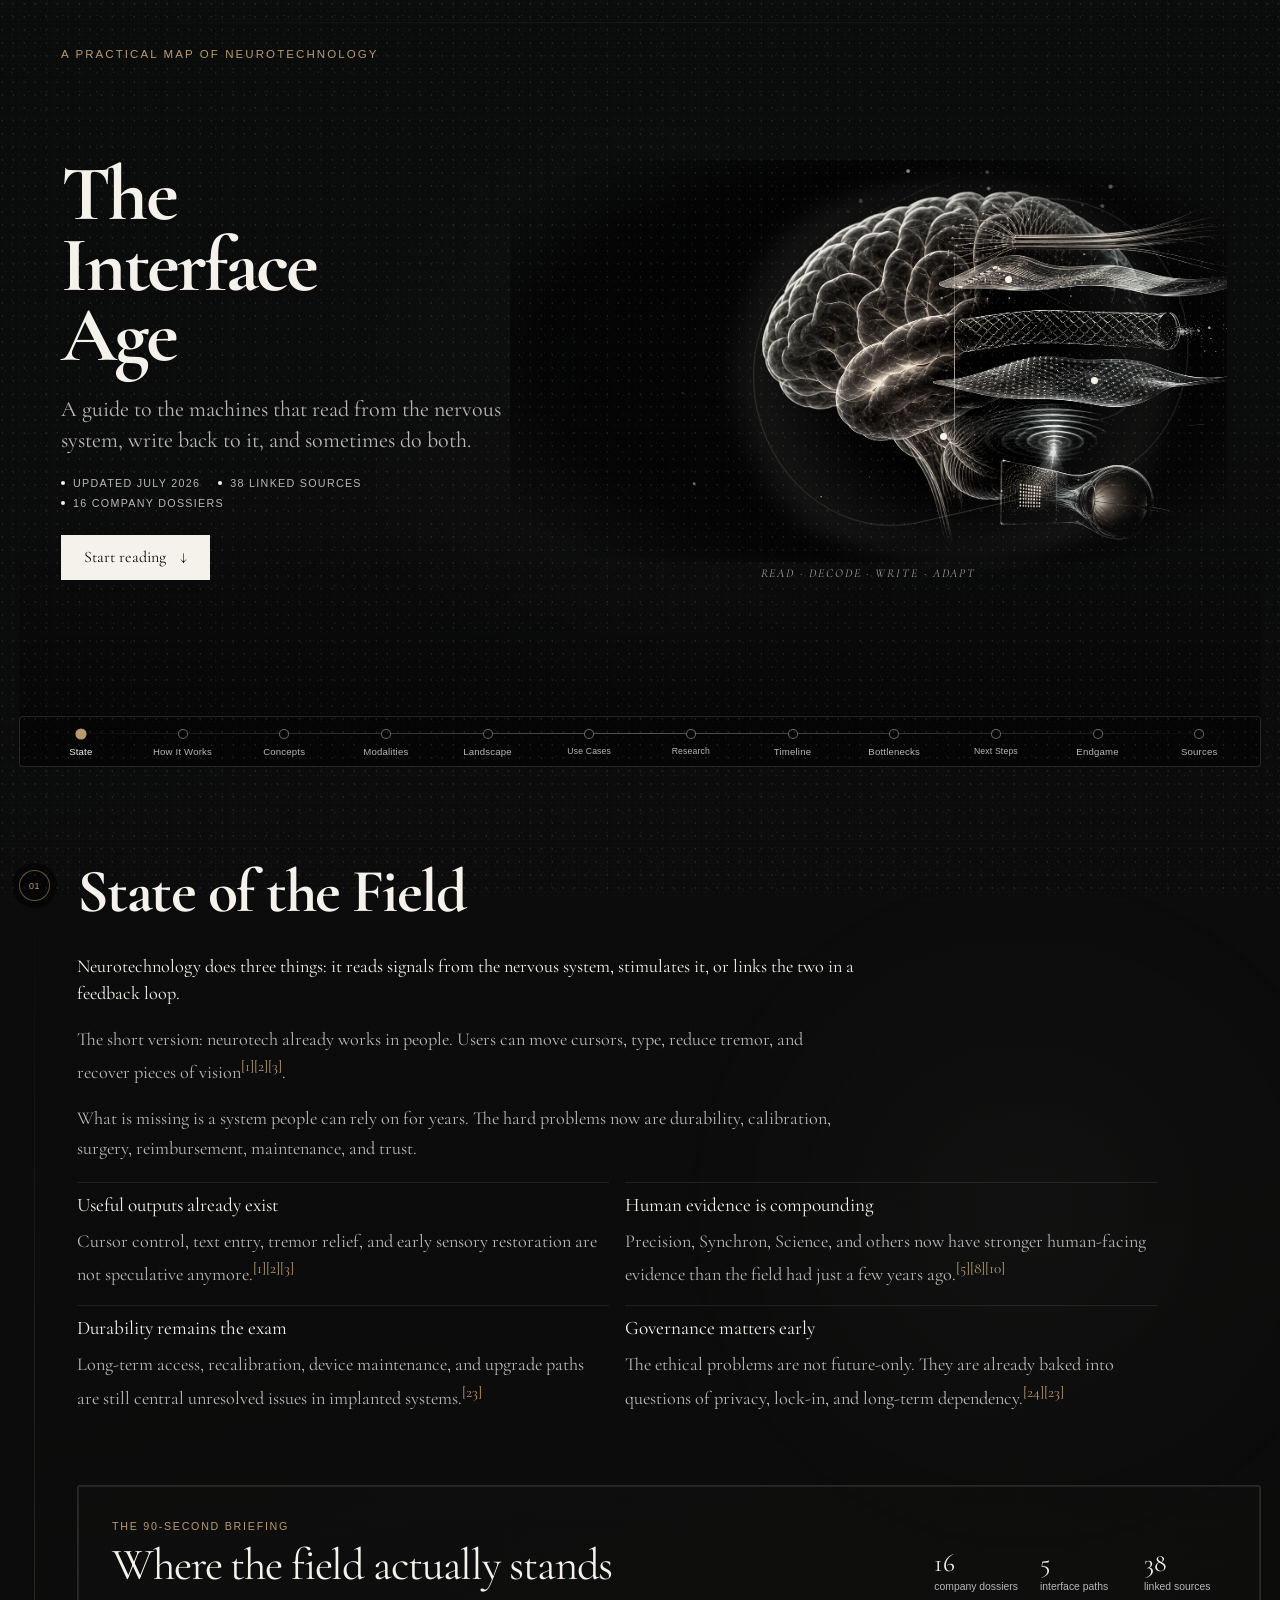
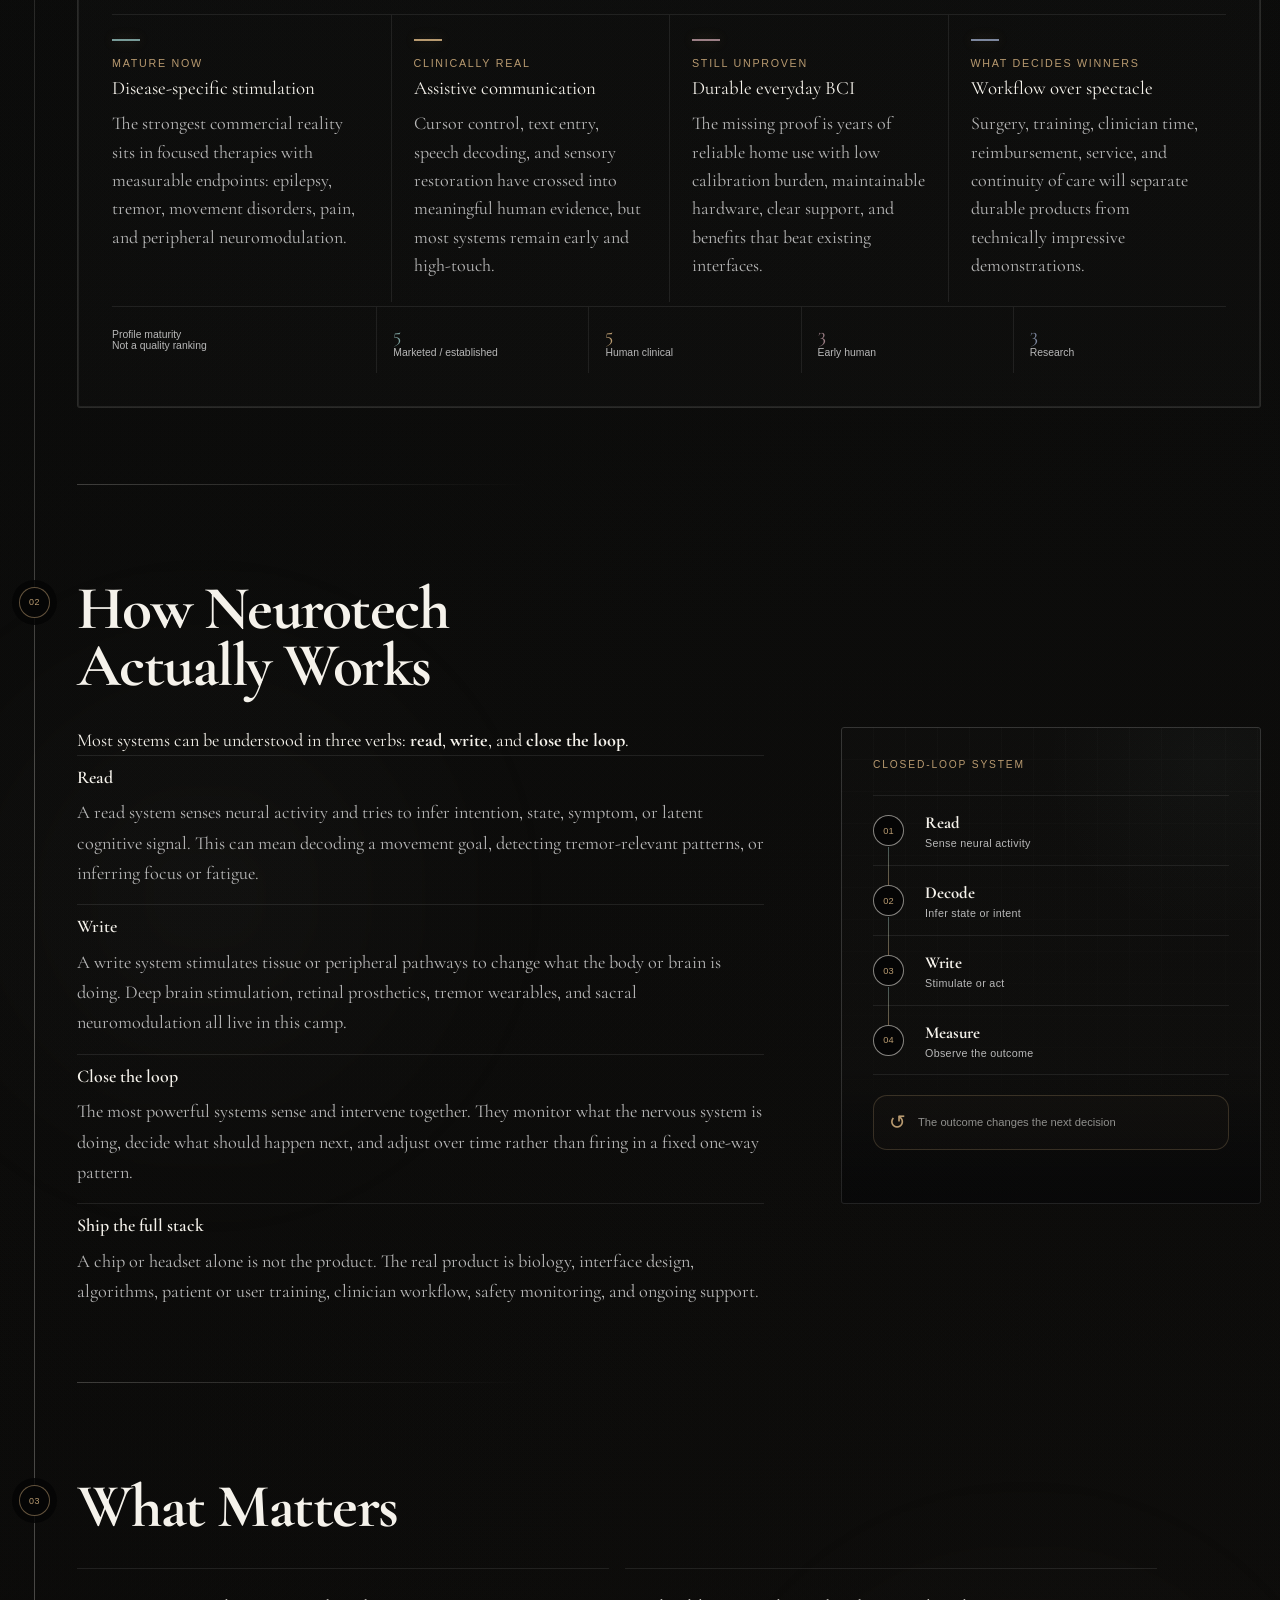
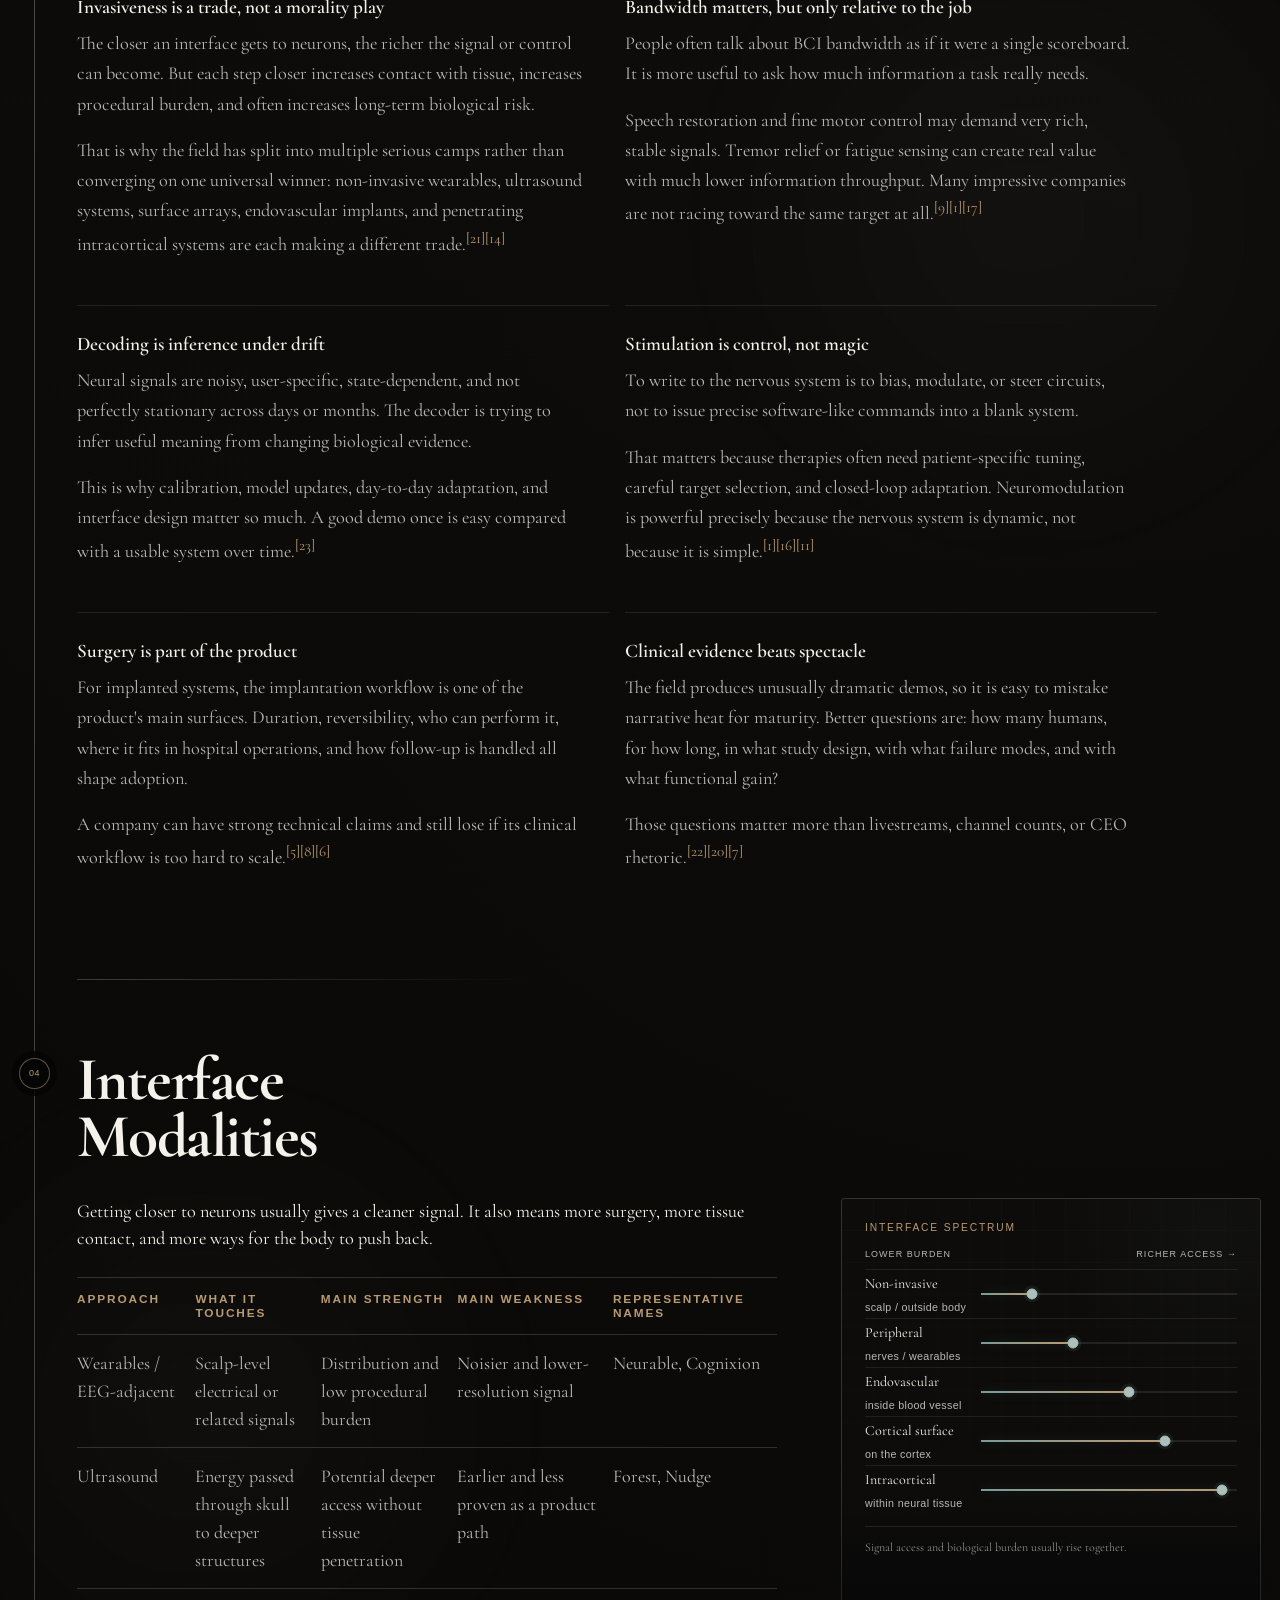
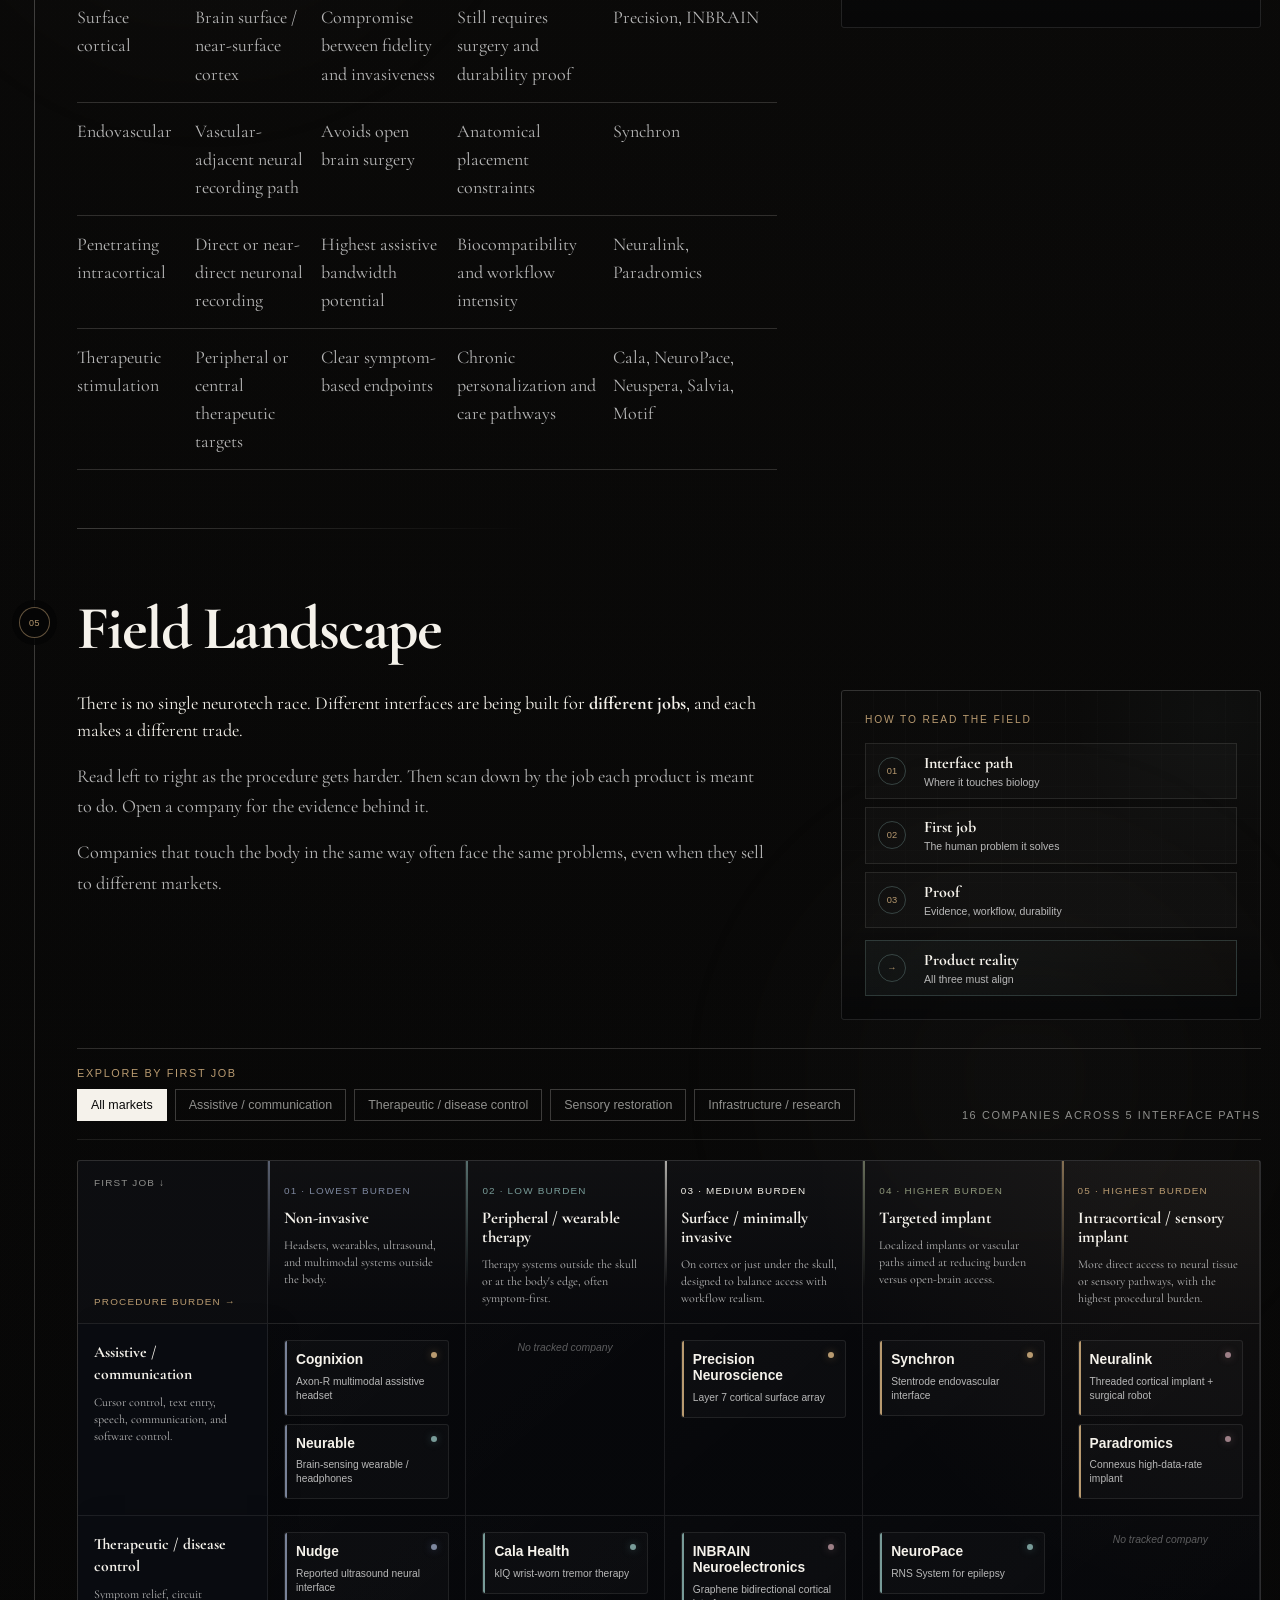
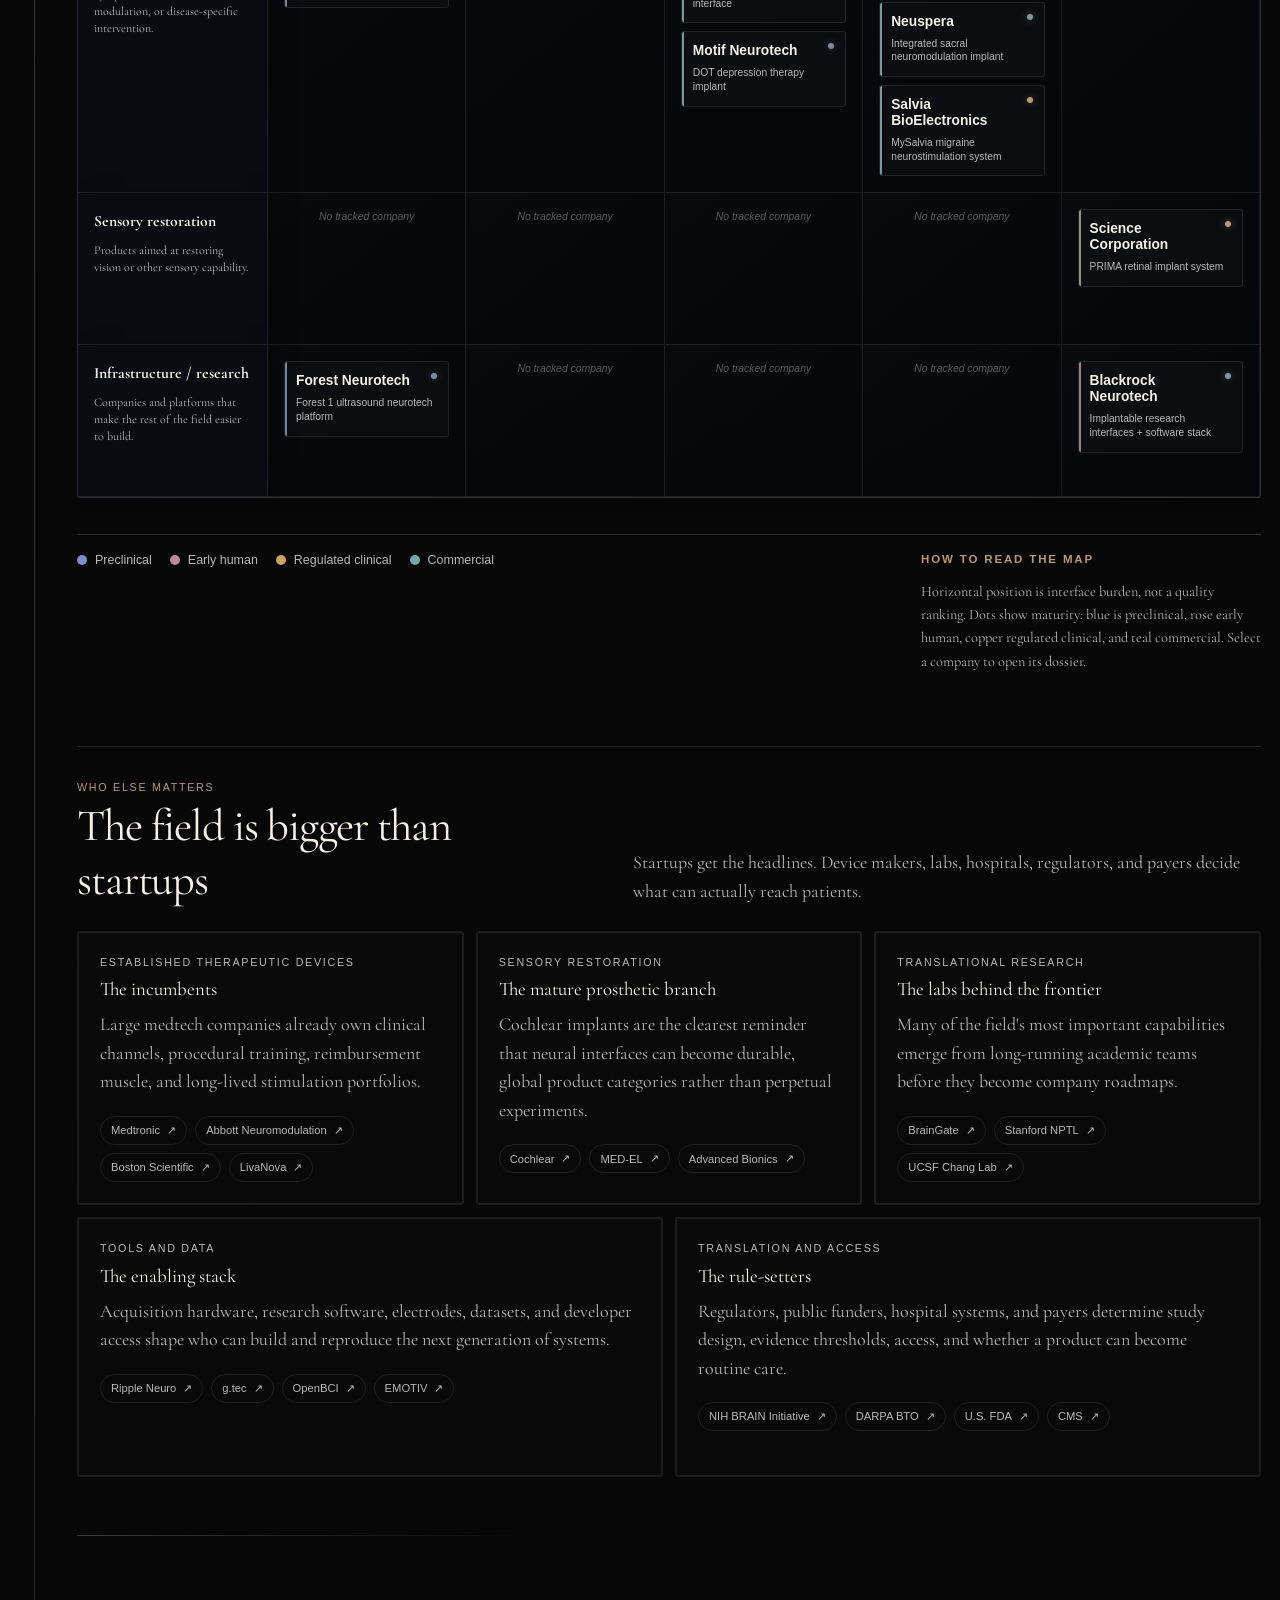
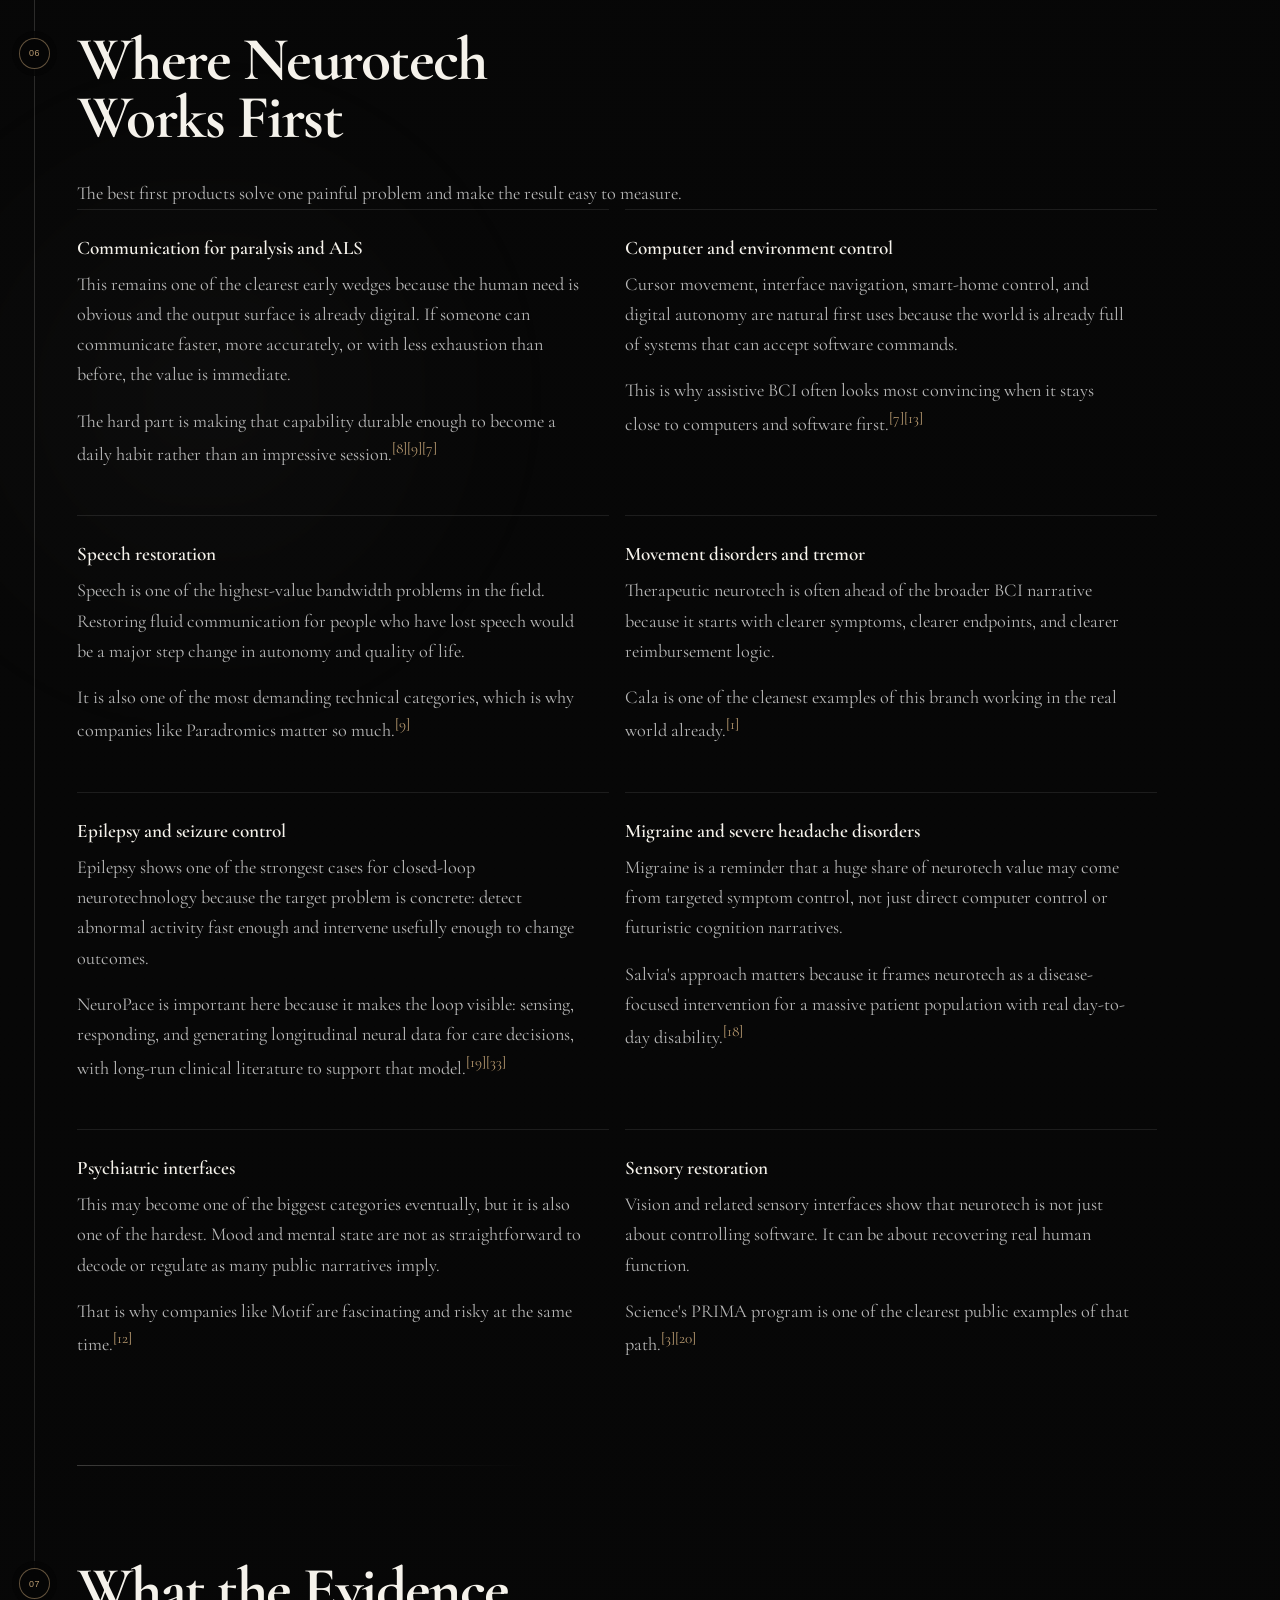
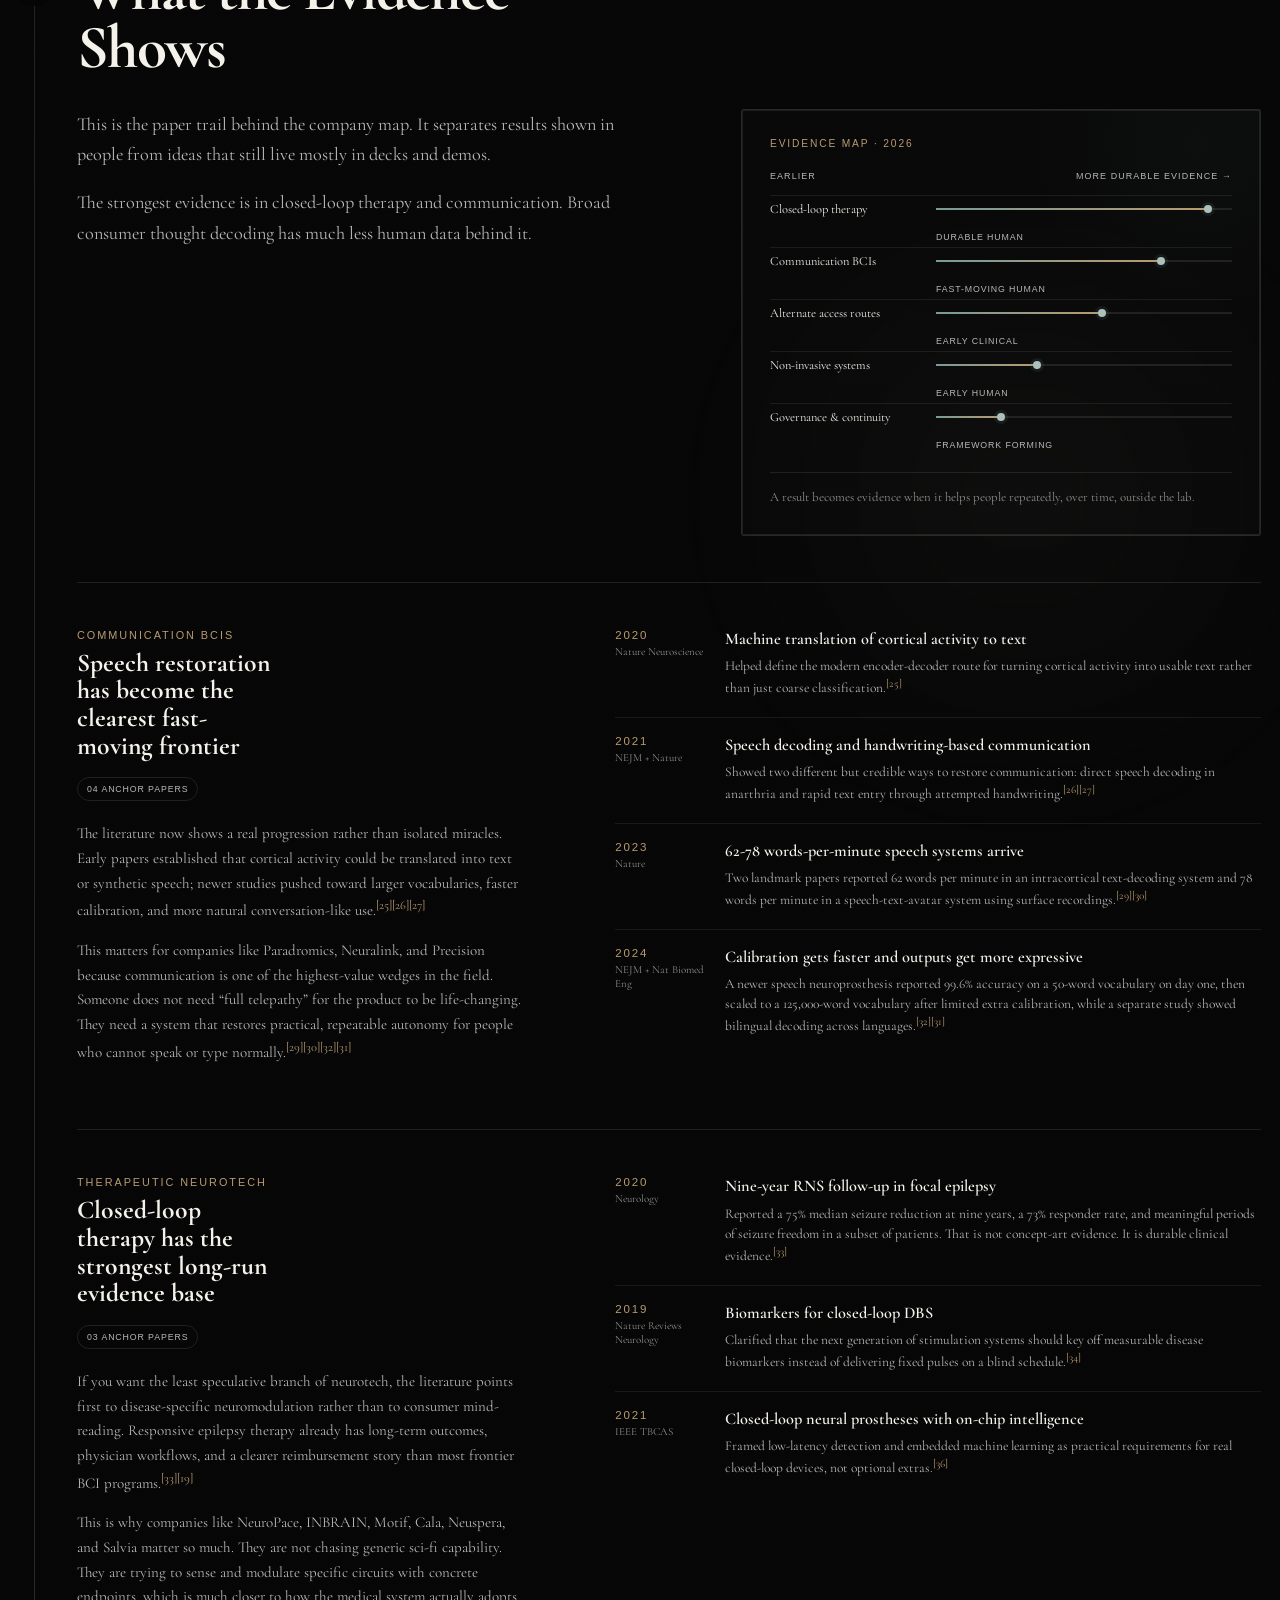
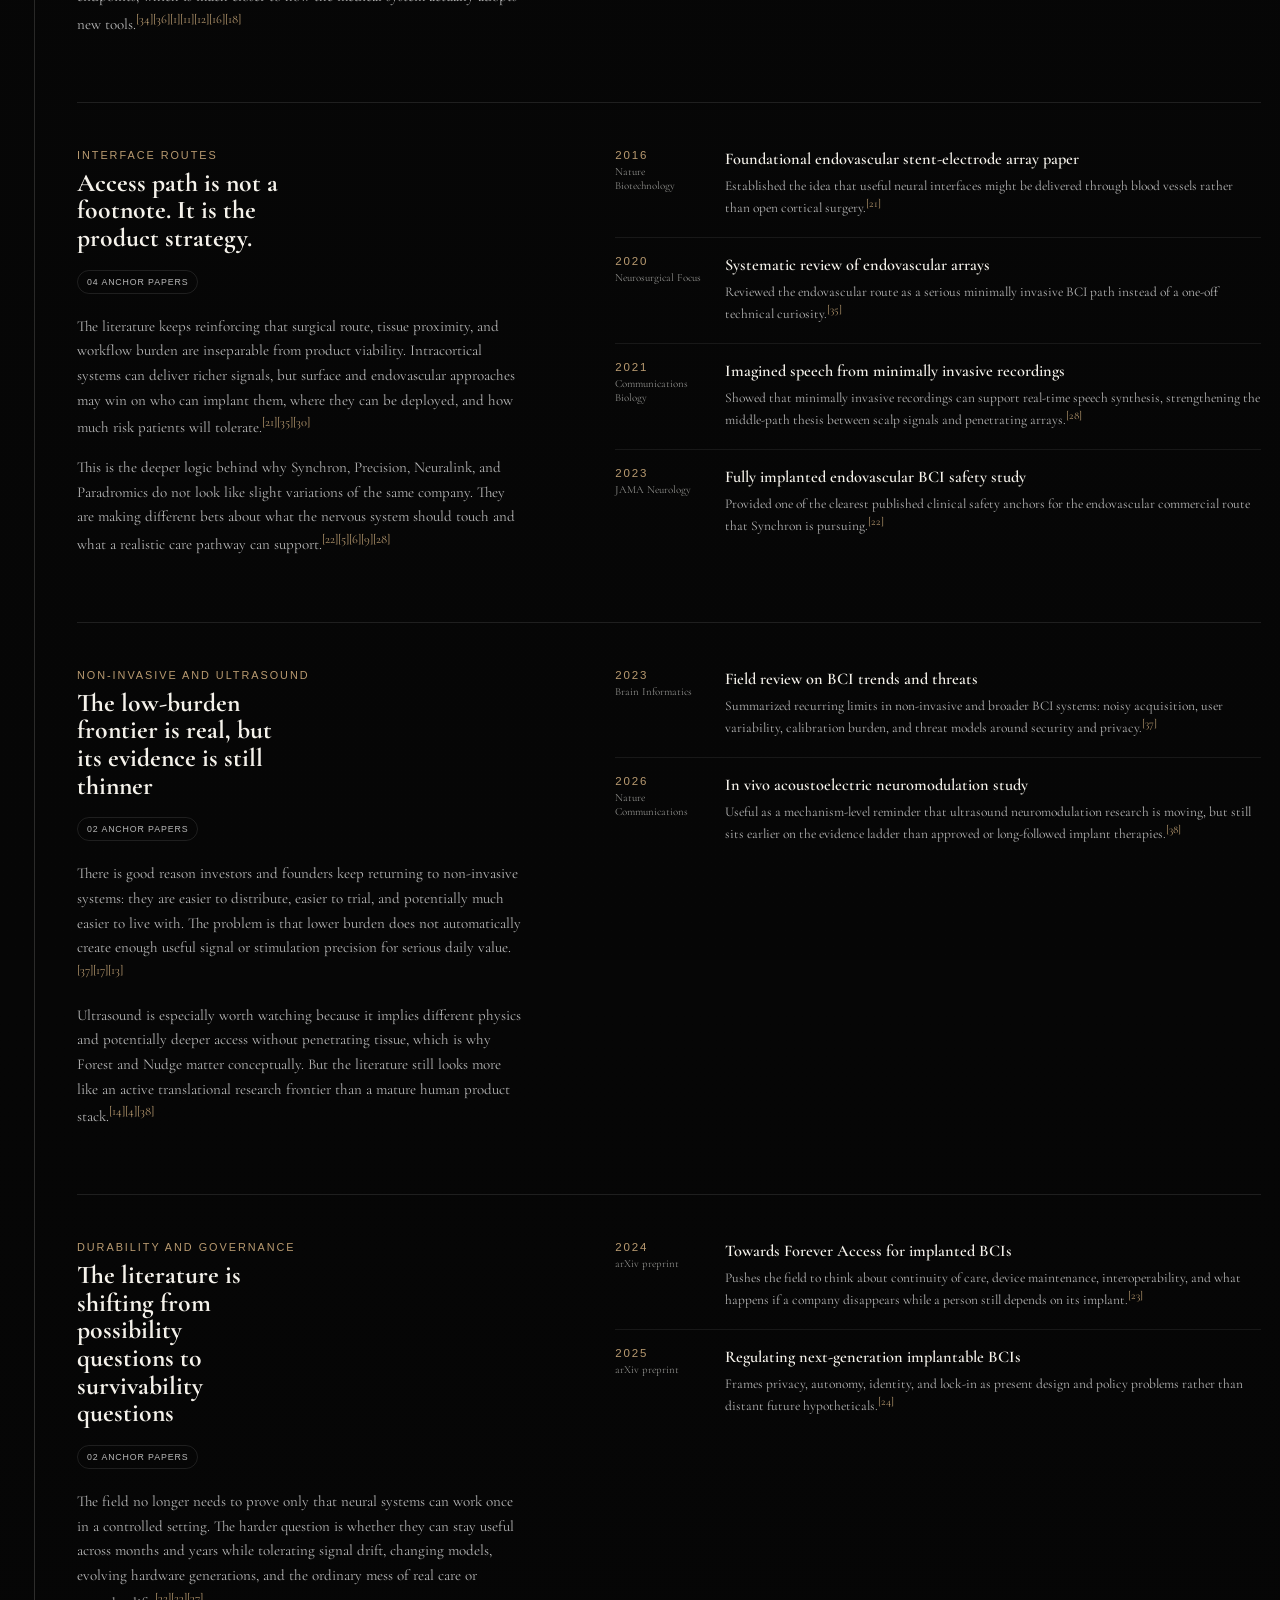
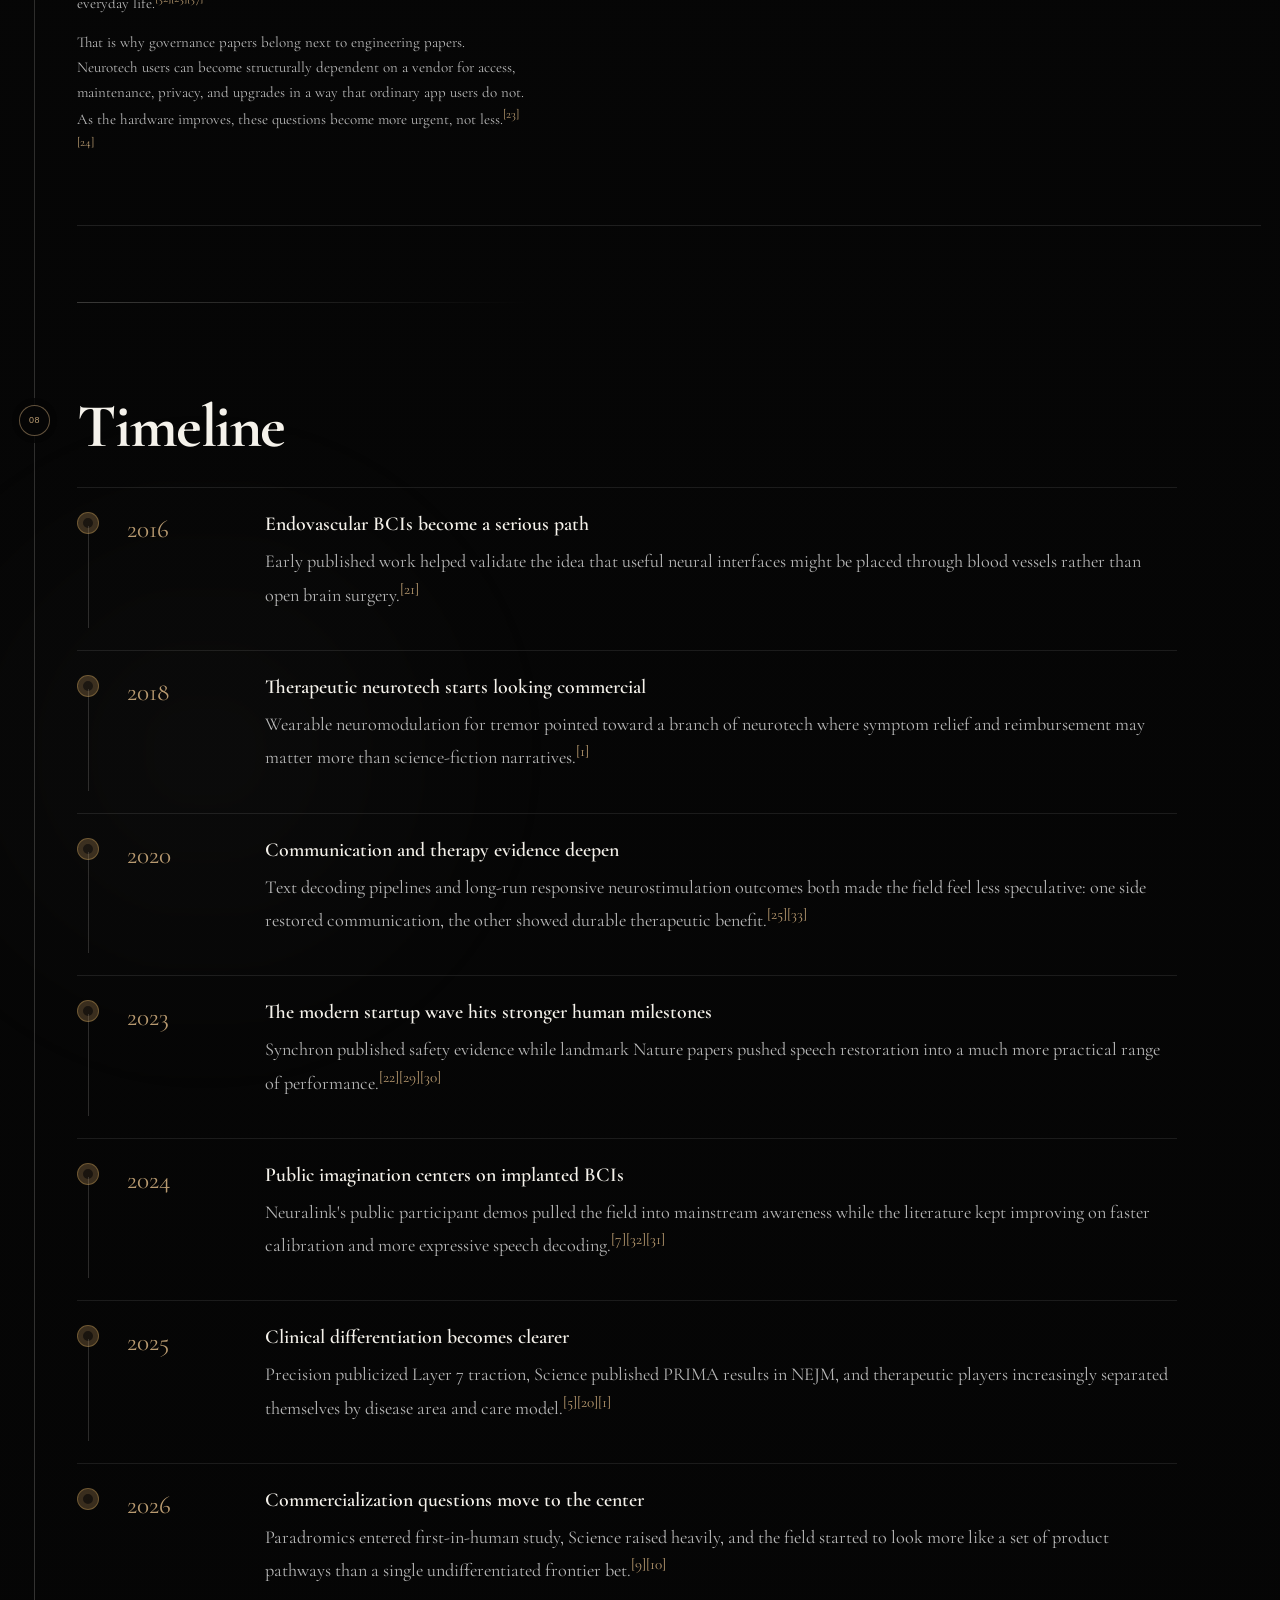
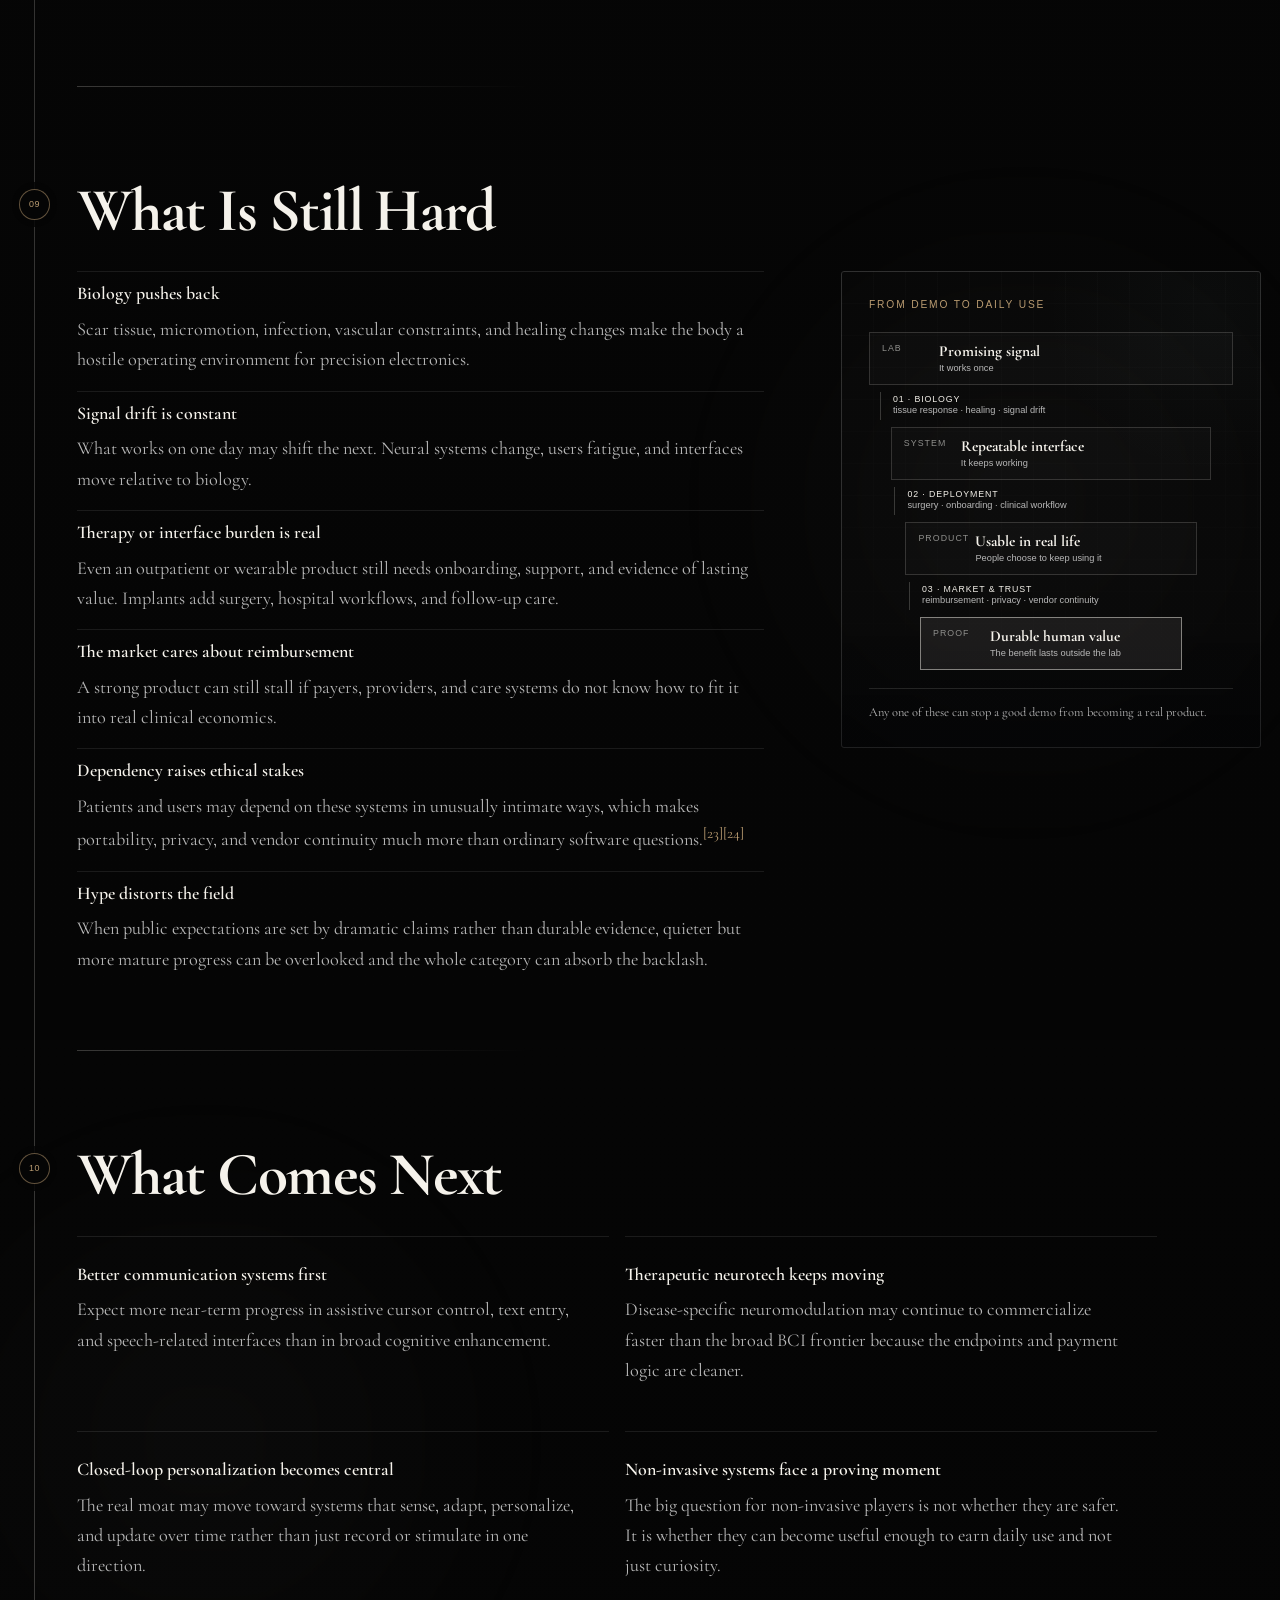
==== commit 4b602600: "Rewrite the main guide in a clearer voice" ====
--- a/index.html
+++ b/index.html
@@ -6,7 +6,7 @@
     <title>The Interface Age</title>
     <meta
       name="description"
-      content="A detailed field guide to neurotech: BCIs, neuromodulation, sensory prosthetics, key companies, market map, milestones, bottlenecks, and the long road ahead."
+      content="A practical map of how neurotechnology works, where it already helps, what still breaks, and who is building it."
     />
     <meta name="theme-color" content="#050505" />
     <link rel="icon" type="image/svg+xml" href="assets/favicon.svg?v=1" />
@@ -23,22 +23,20 @@
 
     <header class="site-header" id="top">
       <div class="site-header__inner">
-        <p class="site-kicker">A living field guide to neurotechnology</p>
+        <p class="site-kicker">A practical map of neurotechnology</p>
         <div class="hero-layout">
           <div class="hero-copy">
             <h1>The Interface Age</h1>
             <p class="hero-dek">
-              A deep guide to brain-computer interfaces, neuromodulation,
-              sensory restoration, neural data, and the companies trying to
-              build real products instead of just spectacular demos.
+              A guide to the machines that read from the nervous system, write back to it, and sometimes do both.
             </p>
             <div class="hero-meta" aria-label="Guide metadata">
               <span>Updated July 2026</span>
-              <span>Evidence-first</span>
-              <span>Living landscape</span>
+              <span>38 linked sources</span>
+              <span>16 company dossiers</span>
             </div>
             <a class="hero-enter" href="#state-now">
-              Begin the field guide <span aria-hidden="true">↓</span>
+              Start reading <span aria-hidden="true">↓</span>
             </a>
           </div>
           <div class="hero-visual" aria-hidden="true">
@@ -84,23 +82,13 @@
           <div class="chapter-layout chapter-layout--wide">
             <div class="chapter-copy">
               <p class="lead">
-                Neurotech is not one thing. It is a family of technologies that
-                read neural activity, write back to nervous tissue, or close the
-                loop between sensing and stimulation.
-              </p>
-              <p>
-                In 2026 the most honest summary is this: the field has
-                definitely crossed the threshold from pure lab spectacle into
-                early product reality, but it is still far from mature. We can
-                already get useful outputs from the nervous system and can
-                already change symptoms or behavior through stimulation in real
-                humans<sup class="cite-inline"><a href="#src-cala-home">[1]</a></sup><sup class="cite-inline"><a href="#src-synchron-research">[2]</a></sup><sup class="cite-inline"><a href="#src-science-prima">[3]</a></sup>.
-              </p>
-              <p>
-                What we do not yet have is a settled, mass-deployable neural
-                product stack. The frontier is no longer just whether signals or
-                therapies are possible. It is whether they can be durable, safe,
-                trainable, reimbursable, maintainable, and trusted over years.
+                Neurotechnology does three things: it reads signals from the nervous system, stimulates it, or links the two in a feedback loop.
+              </p>
+              <p>
+                The short version: neurotech already works in people. Users can move cursors, type, reduce tremor, and recover pieces of vision<sup class="cite-inline"><a href="#src-cala-home">[1]</a></sup><sup class="cite-inline"><a href="#src-synchron-research">[2]</a></sup><sup class="cite-inline"><a href="#src-science-prima">[3]</a></sup>.
+              </p>
+              <p>
+                What is missing is a system people can rely on for years. The hard problems now are durability, calibration, surgery, reimbursement, maintenance, and trust.
               </p>
               <div class="signal-strip" id="signal-strip"></div>
             </div>
@@ -116,7 +104,7 @@
           <div class="chapter-layout">
             <div class="chapter-copy">
               <p class="lead">
-                A useful shortcut is to think in three verbs:
+                Most systems can be understood in three verbs:
                 <strong>read</strong>, <strong>write</strong>, and
                 <strong>close the loop</strong>.
               </p>
@@ -131,7 +119,7 @@
                   <li><span>03</span><div><strong>Write</strong><small>Stimulate or act</small></div></li>
                   <li><span>04</span><div><strong>Measure</strong><small>Observe the outcome</small></div></li>
                 </ol>
-                <div class="loop-diagram__return"><span>↺</span> Outcome updates the next decision</div>
+                <div class="loop-diagram__return"><span>↺</span> The outcome changes the next decision</div>
               </div>
             </aside>
           </div>
@@ -140,7 +128,7 @@
         <section class="chapter chapter--wide" id="concepts">
           <div class="chapter-heading">
             <p class="chapter-number">03</p>
-            <h2>Important Concepts</h2>
+            <h2>What Matters</h2>
           </div>
           <div class="chapter-layout chapter-layout--wide">
             <div class="chapter-copy">
@@ -157,10 +145,7 @@
           <div class="chapter-layout">
             <div class="chapter-copy">
               <p class="lead">
-                The central tradeoff in neurotech is simple to say and hard to
-                solve: the closer you get to neurons, the richer the information
-                or control can become, but the more biology and procedure push
-                back.
+                Getting closer to neurons usually gives a cleaner signal. It also means more surgery, more tissue contact, and more ways for the body to push back.
               </p>
             </div>
             <aside class="chapter-aside">
@@ -202,19 +187,13 @@
           <div class="chapter-layout">
             <div class="chapter-copy">
               <p class="lead">
-                A more useful way to read neurotech is not as one winner-take-all race,
-                but as a landscape of <strong>different interface paths</strong> serving
-                <strong>different first jobs</strong>.
-              </p>
-              <p>
-                Read left to right as procedural burden rises, then scan down by
-                the first job the product must do. Filter the rows to isolate a
-                market, and open any company for the evidence-backed dossier.
-              </p>
-              <p>
-                Companies sharing an interface path are often closer procedural
-                cousins than the broad “neurotech” label makes obvious, even
-                when their markets look different from the outside.
+                There is no single neurotech race. Different interfaces are being built for <strong>different jobs</strong>, and each makes a different trade.
+              </p>
+              <p>
+                Read left to right as the procedure gets harder. Then scan down by the job each product is meant to do. Open a company for the evidence behind it.
+              </p>
+              <p>
+                Companies that touch the body in the same way often face the same problems, even when they sell to different markets.
               </p>
             </div>
             <aside class="chapter-aside">
@@ -247,13 +226,10 @@
           </div>
           <section class="ecosystem-section" aria-labelledby="ecosystem-title">
             <div class="ecosystem-section__head">
-              <p class="section-kicker">The rest of the power map</p>
-              <h3 id="ecosystem-title">Beyond the company matrix</h3>
-              <p>
-                A complete landscape cannot stop at venture-backed neurotech companies.
-                Established device makers, sensory-prosthetic leaders, translational labs,
-                research platforms, regulators, and payers often determine what actually
-                reaches people.
+              <p class="section-kicker">Who else matters</p>
+              <h3 id="ecosystem-title">The field is bigger than startups</h3>
+              <p>
+                Startups get the headlines. Device makers, labs, hospitals, regulators, and payers decide what can actually reach patients.
               </p>
             </div>
             <div class="ecosystem-grid" id="ecosystem-grid"></div>
@@ -263,14 +239,12 @@
         <section class="chapter chapter--wide" id="use-cases">
           <div class="chapter-heading">
             <p class="chapter-number">06</p>
-            <h2>Where Neurotech Is Useful First</h2>
+            <h2>Where Neurotech Works First</h2>
           </div>
           <div class="chapter-layout chapter-layout--wide">
             <div class="chapter-copy">
               <p class="chapter-intro">
-                The best first products are not the broadest products. They are
-                usually the ones with a painful, clearly defined job to be done
-                and a way to measure whether the user is genuinely better off.
+                The best first products solve one painful problem and make the result easy to measure.
               </p>
               <div class="essay-list" id="usecase-list"></div>
             </div>
@@ -280,22 +254,15 @@
         <section class="chapter chapter--wide chapter--research" id="research">
           <div class="chapter-heading">
             <p class="chapter-number">07</p>
-            <h2>What the Research Actually Shows</h2>
+            <h2>What the Evidence Shows</h2>
           </div>
           <div class="research-intro-layout">
             <div class="research-intro-copy">
               <p class="chapter-intro">
-                This section is the paper trail underneath the company tracker.
-                The goal is not to drown the page in citations. It is to show
-                which claims are already supported in humans, which ideas are
-                accelerating quickly, and which parts of the field are still
-                more thesis than durable evidence.
+                This is the paper trail behind the company map. It separates results shown in people from ideas that still live mostly in decks and demos.
               </p>
               <p class="chapter-intro">
-                Right now the strongest evidence sits in closed-loop therapy and
-                communication restoration, while the weakest evidence sits in
-                broad consumer thought decoding and ambitious non-invasive
-                claims without dense human outcome data.
+                The strongest evidence is in closed-loop therapy and communication. Broad consumer thought decoding has much less human data behind it.
               </p>
             </div>
             <aside>
@@ -309,7 +276,7 @@
                   <div style="--evidence: 34%"><span>Non-invasive systems</span><i></i><strong>Early human</strong></div>
                   <div style="--evidence: 22%"><span>Governance &amp; continuity</span><i></i><strong>Framework forming</strong></div>
                 </div>
-                <p>Technical possibility becomes product evidence only through repeatable human benefit, time, and real-world use.</p>
+                <p>A result becomes evidence when it helps people repeatedly, over time, outside the lab.</p>
               </div>
             </aside>
           </div>
@@ -338,32 +305,32 @@
               <div class="essay-list essay-list--compact" id="bottleneck-list"></div>
             </div>
             <aside class="chapter-aside">
-              <div class="chapter-scene chapter-scene--diagram bottleneck-diagram" role="img" aria-label="The translation gauntlet from a promising laboratory signal through biology, deployment, market, and trust gates to durable human value">
-                <div class="diagram-label">The translation gauntlet</div>
+              <div class="chapter-scene chapter-scene--diagram bottleneck-diagram" role="img" aria-label="From demo to daily use from a promising laboratory signal through biology, deployment, market, and trust gates to durable human value">
+                <div class="diagram-label">From demo to daily use</div>
                 <div class="bottleneck-diagram__flow">
                   <div class="bottleneck-diagram__stage bottleneck-diagram__stage--start">
-                    <span>Lab</span><strong>Promising signal</strong><small>A result works once</small>
+                    <span>Lab</span><strong>Promising signal</strong><small>It works once</small>
                   </div>
                   <div class="bottleneck-diagram__gate">
                     <span>01 · Biology</span><small>tissue response · healing · signal drift</small>
                   </div>
                   <div class="bottleneck-diagram__stage">
-                    <span>System</span><strong>Repeatable interface</strong><small>The result survives time</small>
+                    <span>System</span><strong>Repeatable interface</strong><small>It keeps working</small>
                   </div>
                   <div class="bottleneck-diagram__gate">
                     <span>02 · Deployment</span><small>surgery · onboarding · clinical workflow</small>
                   </div>
                   <div class="bottleneck-diagram__stage">
-                    <span>Product</span><strong>Usable in real life</strong><small>The burden is worth it</small>
+                    <span>Product</span><strong>Usable in real life</strong><small>People choose to keep using it</small>
                   </div>
                   <div class="bottleneck-diagram__gate">
                     <span>03 · Market &amp; trust</span><small>reimbursement · privacy · vendor continuity</small>
                   </div>
                   <div class="bottleneck-diagram__stage bottleneck-diagram__stage--result">
-                    <span>Proof</span><strong>Durable human value</strong><small>Benefit compounds outside the demo</small>
-                  </div>
-                </div>
-                <p class="bottleneck-diagram__note">Every gate can stop an otherwise impressive technology.</p>
+                    <span>Proof</span><strong>Durable human value</strong><small>The benefit lasts outside the lab</small>
+                  </div>
+                </div>
+                <p class="bottleneck-diagram__note">Any one of these can stop a good demo from becoming a real product.</p>
               </div>
             </aside>
           </div>
@@ -372,7 +339,7 @@
         <section class="chapter chapter--wide" id="next-steps">
           <div class="chapter-heading">
             <p class="chapter-number">10</p>
-            <h2>Likely Next Steps</h2>
+            <h2>What Comes Next</h2>
           </div>
           <div class="chapter-layout chapter-layout--wide">
             <div class="chapter-copy">
@@ -384,57 +351,46 @@
         <section class="chapter chapter--split" id="endgame">
           <div class="chapter-heading">
             <p class="chapter-number">11</p>
-            <h2>The Endgame</h2>
+            <h2>What Success Looks Like</h2>
           </div>
           <div class="chapter-layout">
             <div class="chapter-copy">
               <p class="lead">
-                The deepest point of neurotech is not to make minds legible for
-                entertainment. It is to restore function, reduce suffering, and
-                eventually create trustworthy interfaces between biology and
-                software.
-              </p>
-              <p>
-                The real tension is that the same tools that could make severe
-                disability less isolating could also turn cognition, mood, or
-                intent into product surfaces. That is why governance cannot be
-                an afterthought.
+                The point of neurotechnology is simple: restore function and reduce suffering. Everything else should earn its way in.
+              </p>
+              <p>
+                The same tools can also turn mood, intent, and neural activity into data. Privacy and control have to be built in from the start.
               </p>
               <div class="endgame-columns">
                 <div>
-                  <h3>The practical goal</h3>
+                  <h3>Restore function</h3>
                   <p>
-                    Restore communication, movement, sensory function, or
-                    disease control so effectively that some of today’s hardest
-                    neurological barriers stop being permanent.
+                    Give people back communication, movement, sensation, or control over disease.
                   </p>
                 </div>
                 <div>
-                  <h3>The platform goal</h3>
+                  <h3>Make it last</h3>
                   <p>
-                    Build neural systems that work outside the lab, survive
-                    time, integrate into real care, and remain usable even as
-                    companies, models, and hardware generations change.
+                    Build systems that work at home, fit into care, and survive changes in hardware, software, and ownership.
                   </p>
                 </div>
                 <div>
-                  <h3>The governance goal</h3>
+                  <h3>Protect the person</h3>
                   <p>
-                    Prevent neural data from becoming the most intimate and
-                    least protected commercial data layer ever created.
+                    Keep neural data private, portable, and under the user’s control.
                   </p>
                 </div>
               </div>
             </div>
             <aside class="chapter-aside">
               <div class="chapter-scene chapter-scene--diagram outcome-diagram" role="img" aria-label="Trustworthy neurotechnology requires restored function, durable systems, and protected human agency">
-                <div class="diagram-label">The standard for success</div>
+                <div class="diagram-label">The test for success</div>
                 <div class="outcome-diagram__inputs">
-                  <div><span>01</span><strong>Restore function</strong><small>Meaningful human benefit</small></div>
+                  <div><span>01</span><strong>Restore function</strong><small>A benefit people can feel</small></div>
                   <div><span>02</span><strong>Survive real life</strong><small>Durability, care, support</small></div>
                   <div><span>03</span><strong>Protect agency</strong><small>Privacy, choice, continuity</small></div>
                 </div>
-                <div class="outcome-diagram__result"><span>→</span><strong>Trustworthy neurotech</strong><small>Restore first. Expand carefully.</small></div>
+                <div class="outcome-diagram__result"><span>→</span><strong>Trustworthy neurotech</strong><small>Help first. Expand carefully.</small></div>
               </div>
             </aside>
           </div>
@@ -446,8 +402,7 @@
             <h2>Sources</h2>
           </div>
           <p class="chapter-intro">
-            Company websites, published papers, and reporting used throughout
-            the guide.
+            The company pages, papers, and reporting used in this guide.
           </p>
           <div class="sources-list" id="sources-list"></div>
         </section>
@@ -461,6 +416,6 @@
       <div class="company-modal__content" id="company-modal-content"></div>
     </dialog>
 
-    <script src="app.js?v=24"></script>
+    <script src="app.js?v=25"></script>
   </body>
 </html>
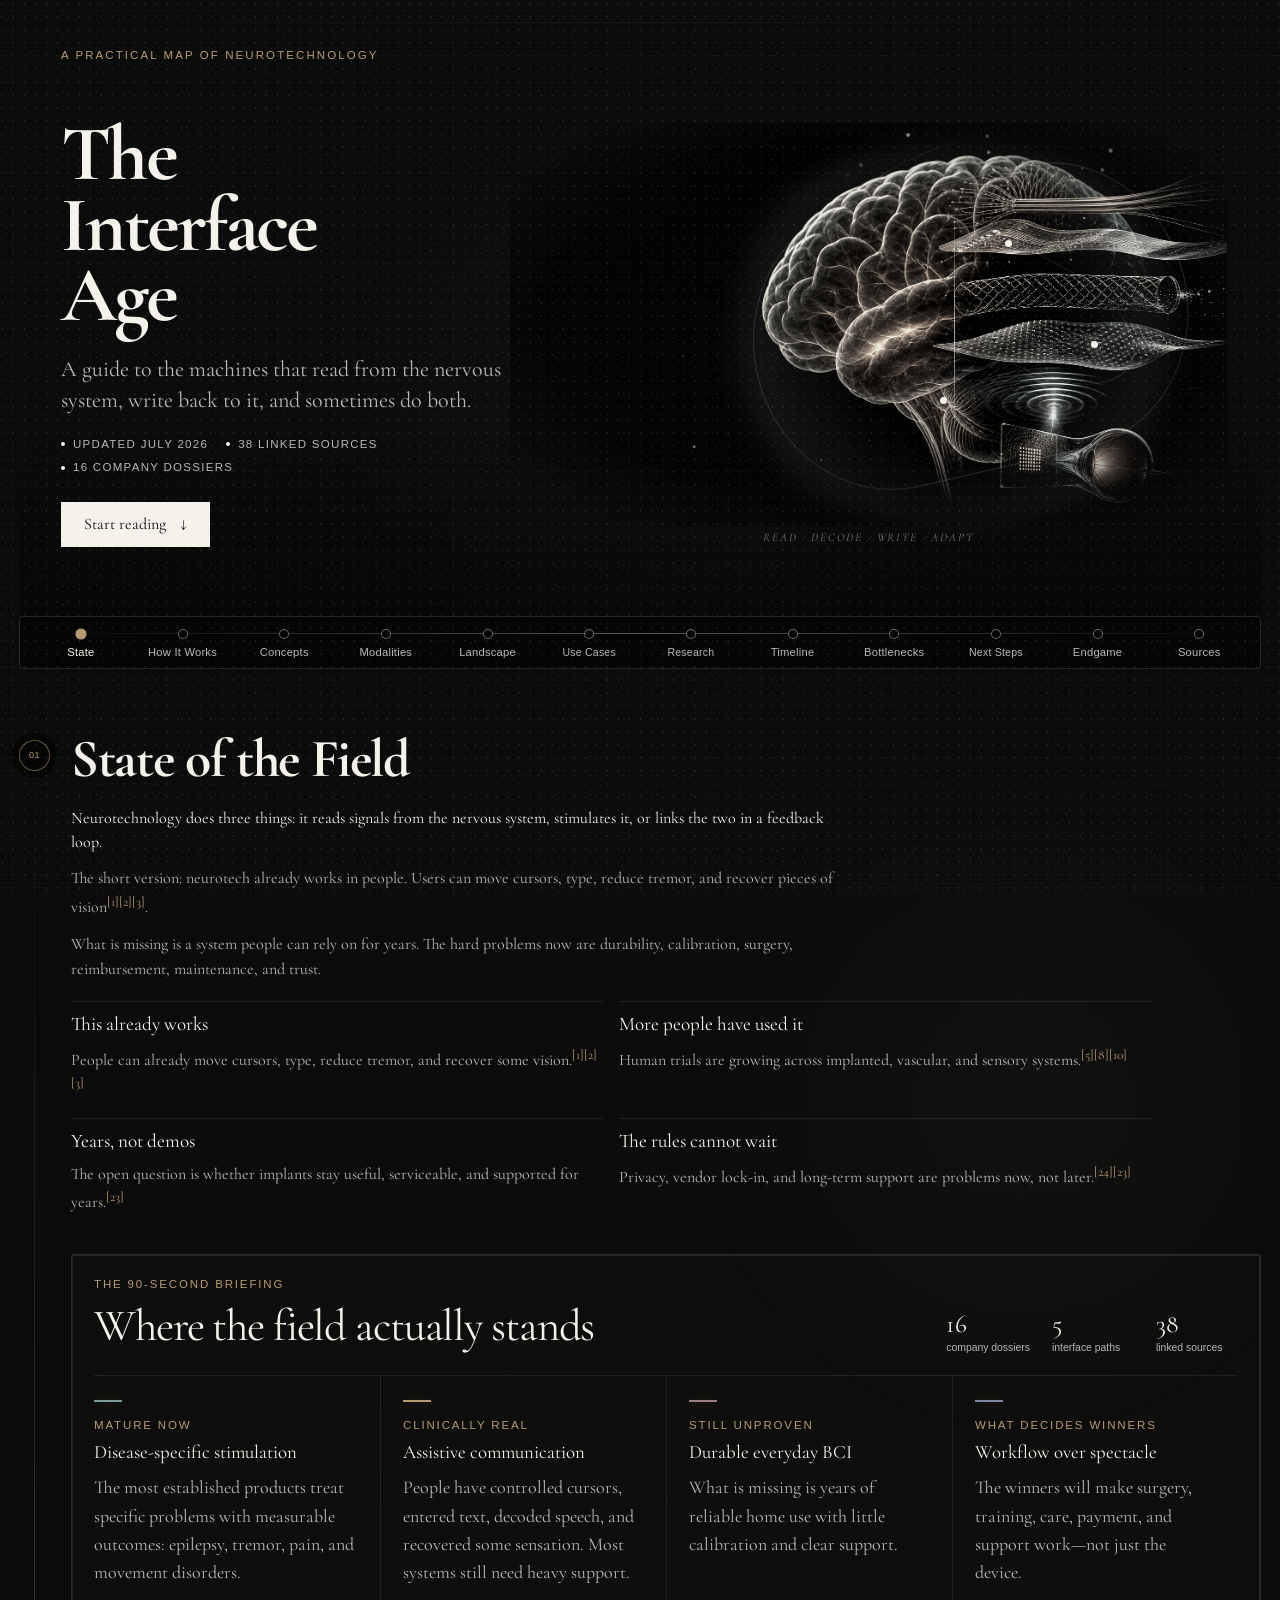
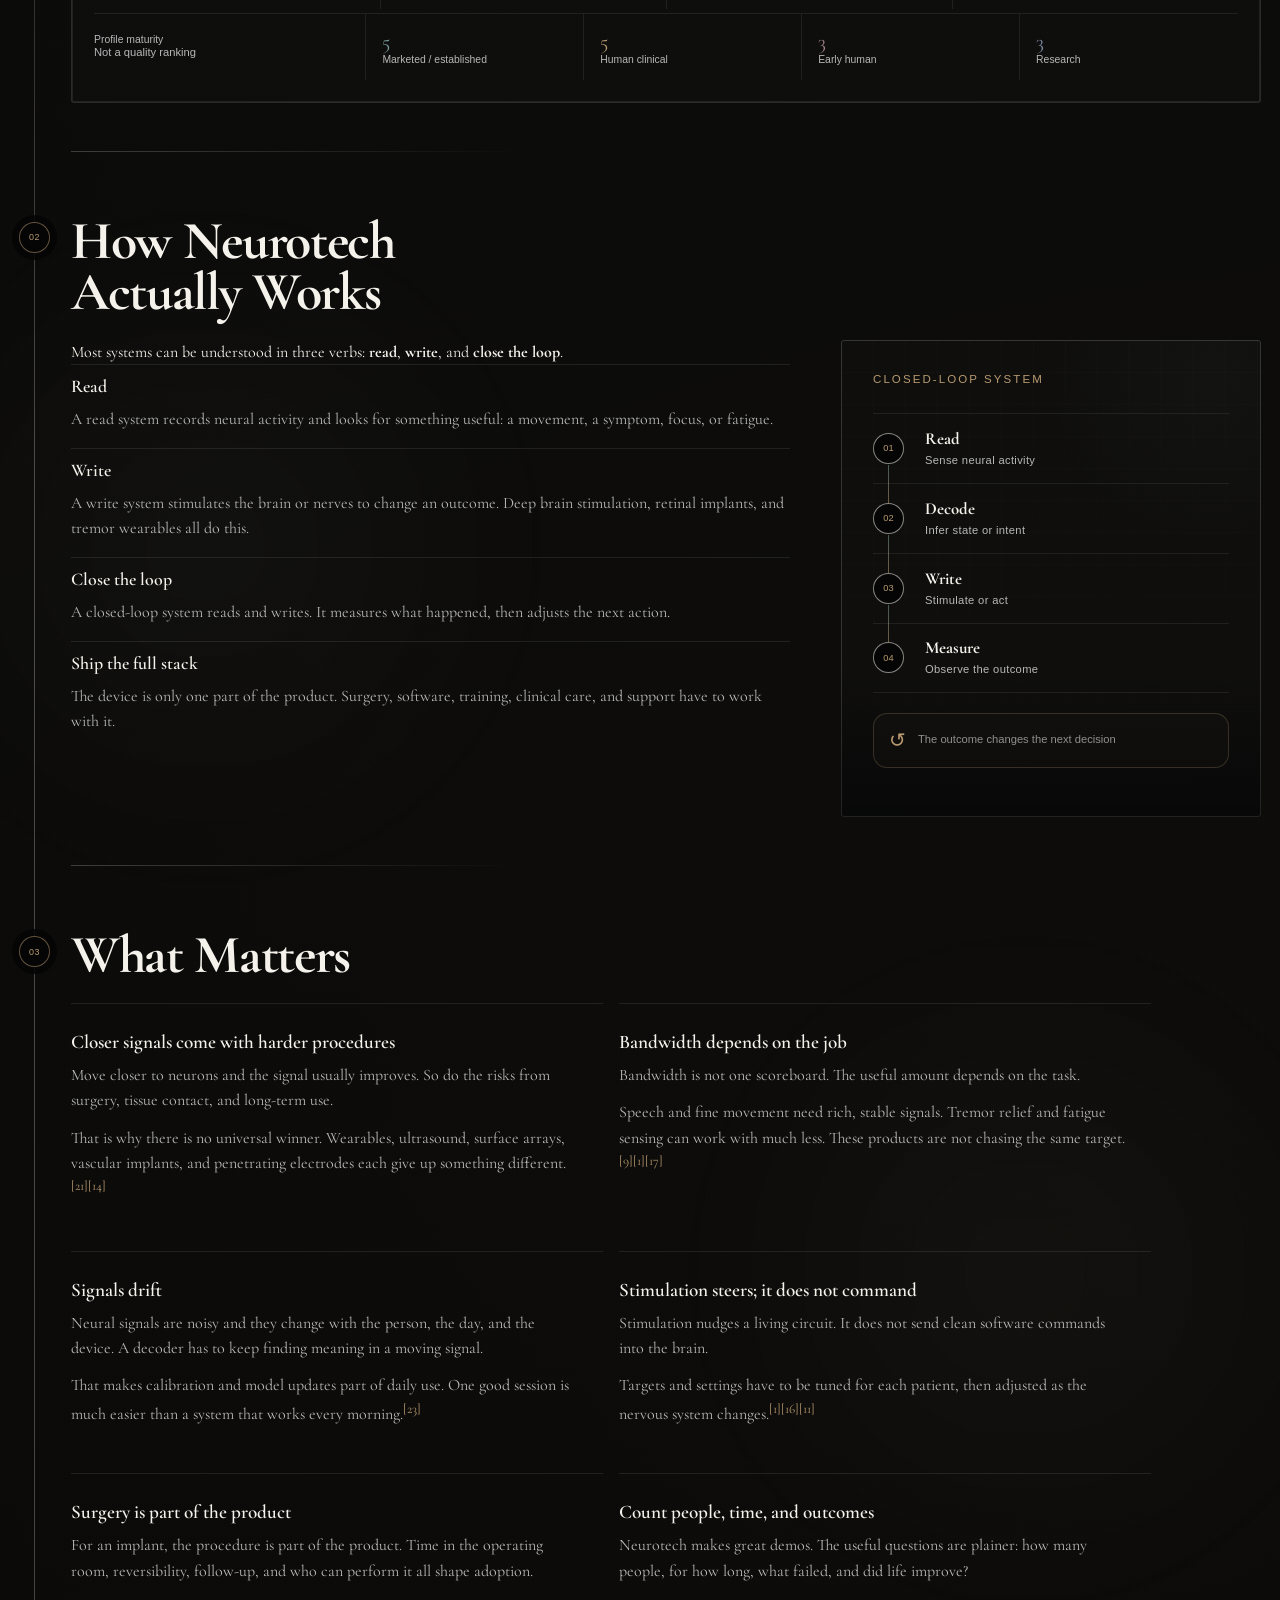
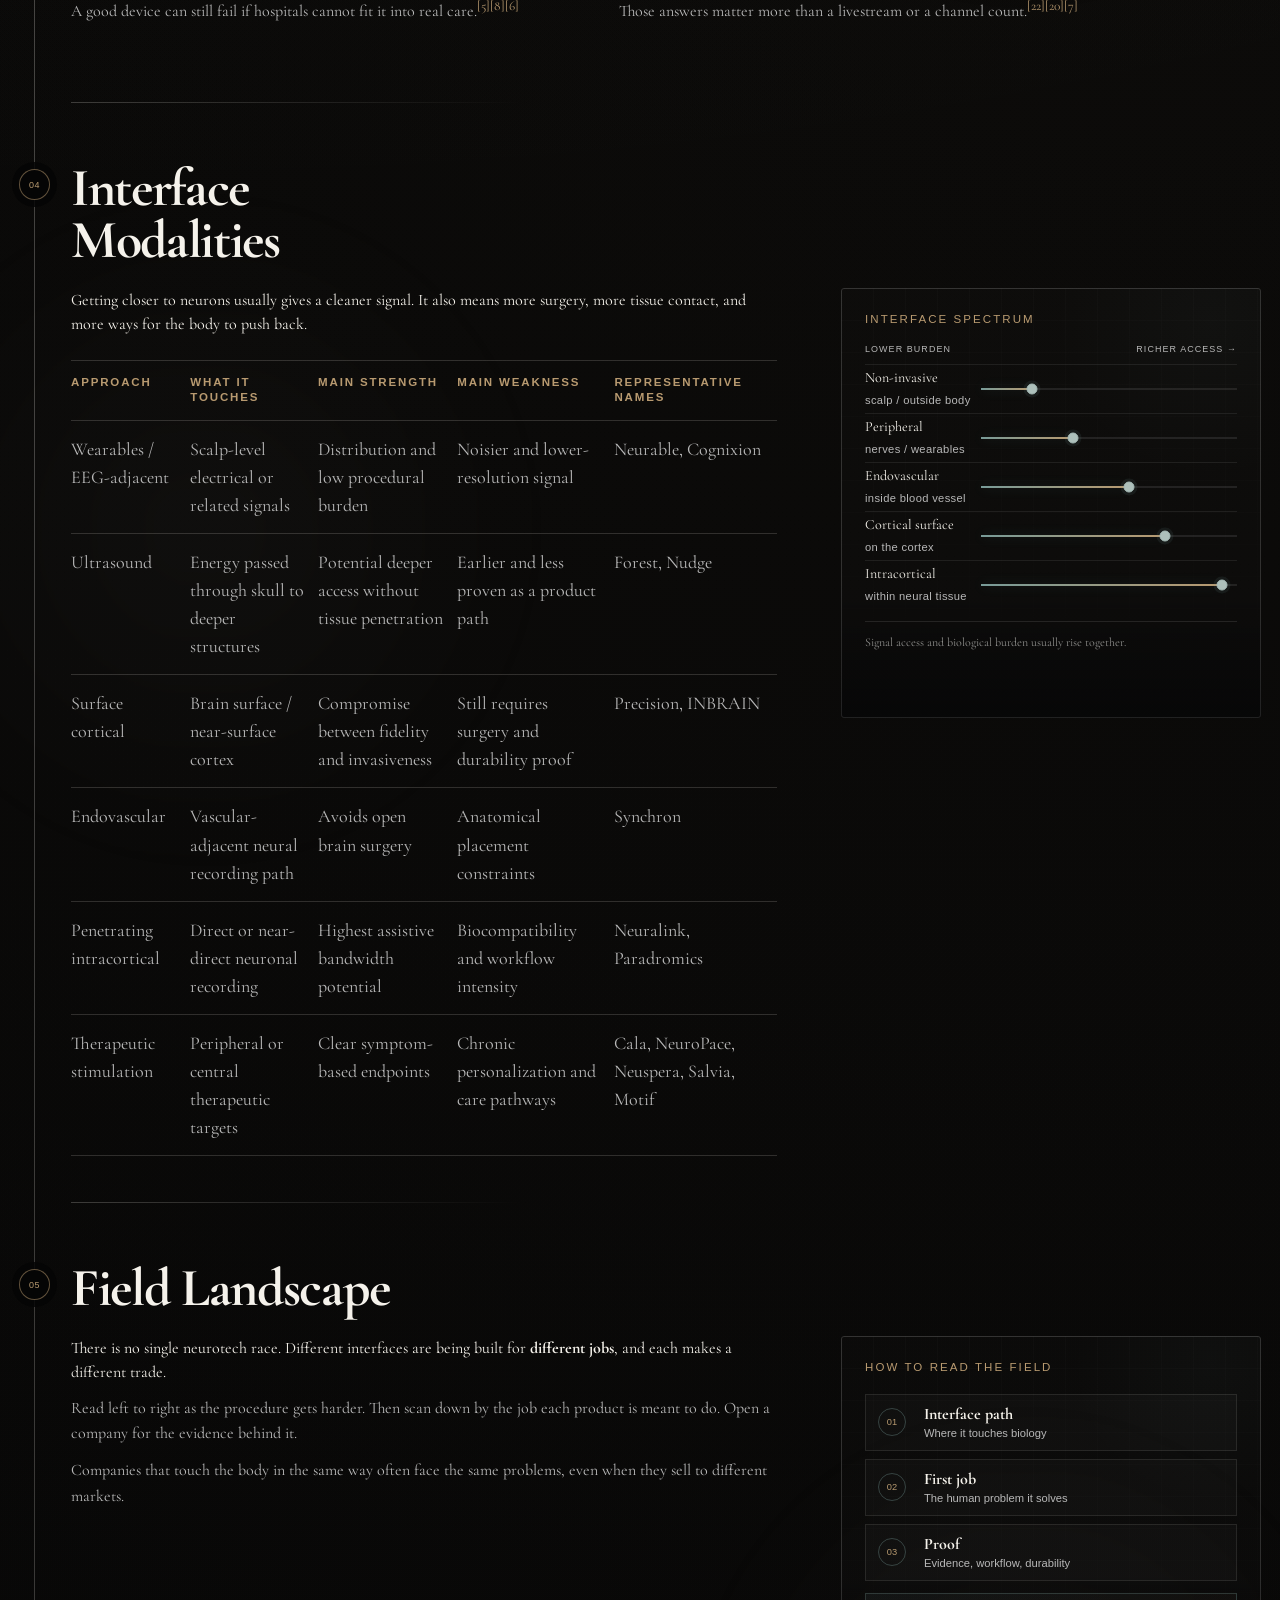
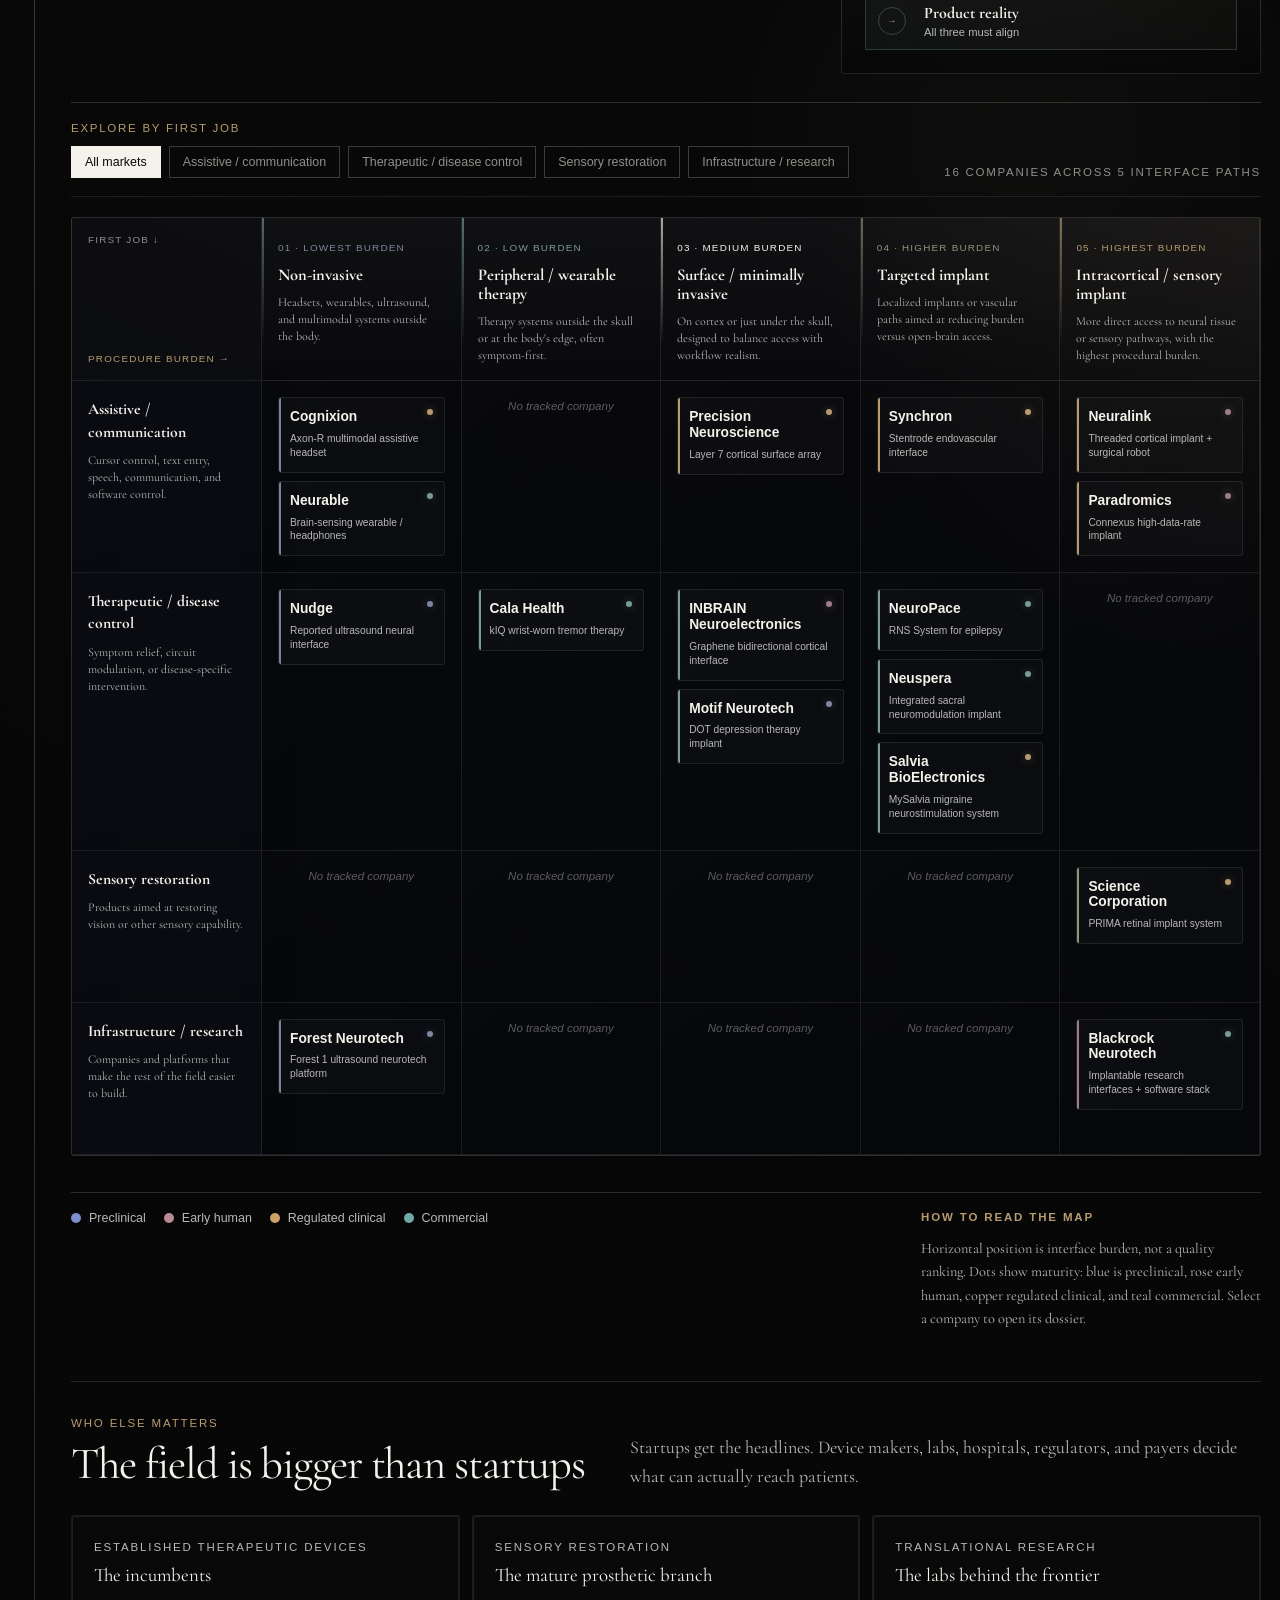
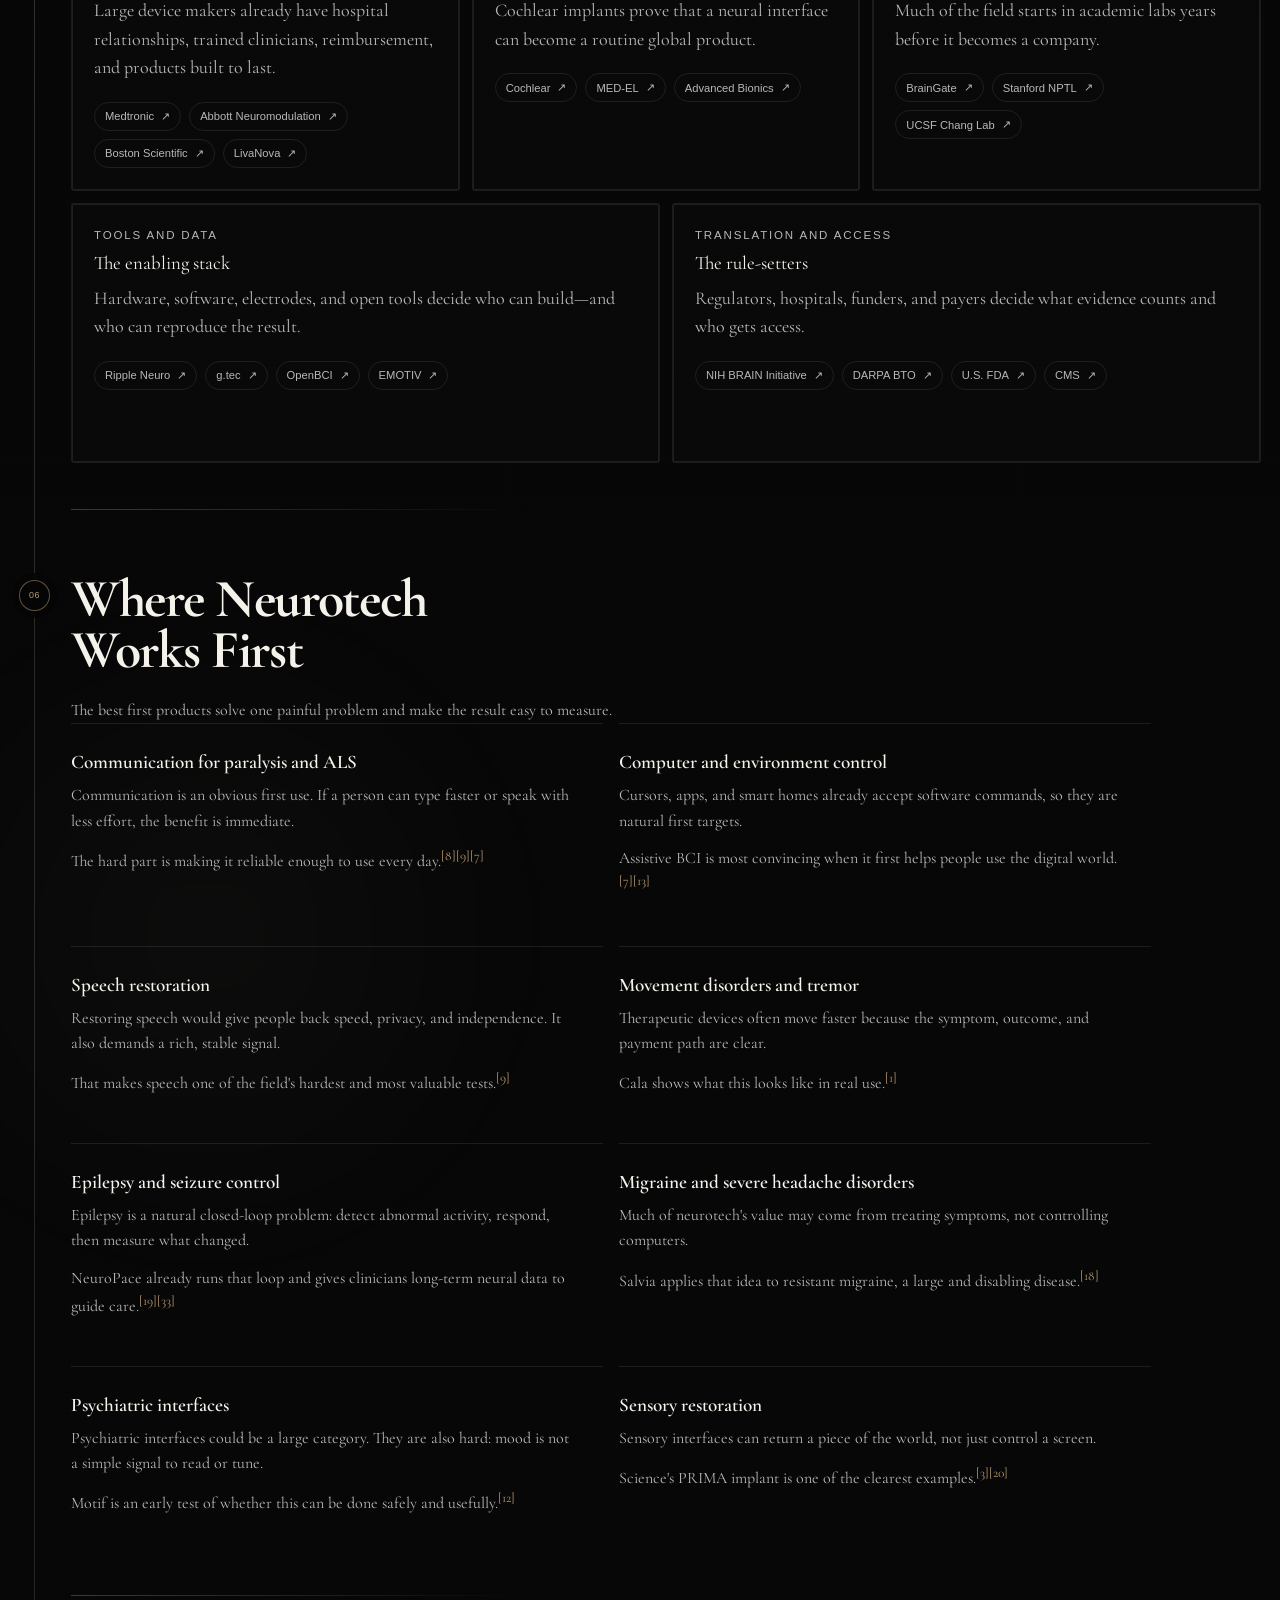
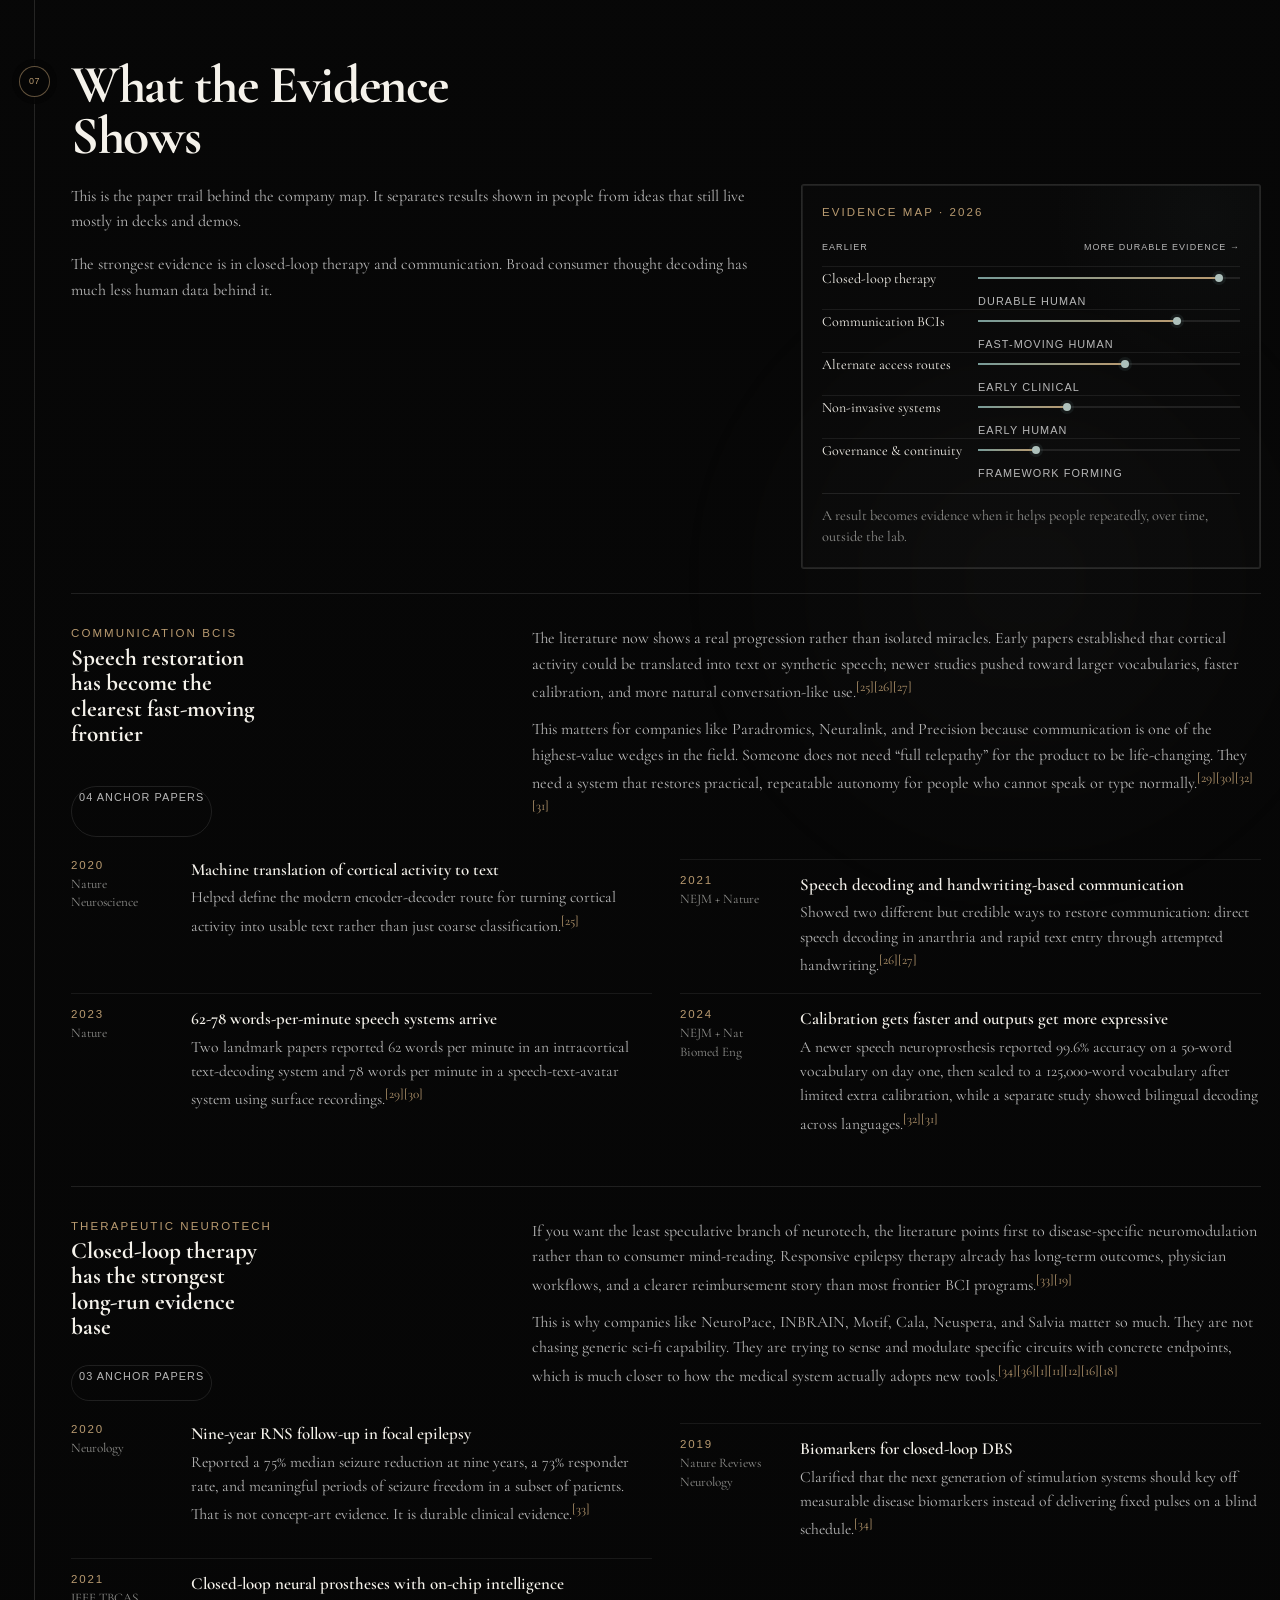
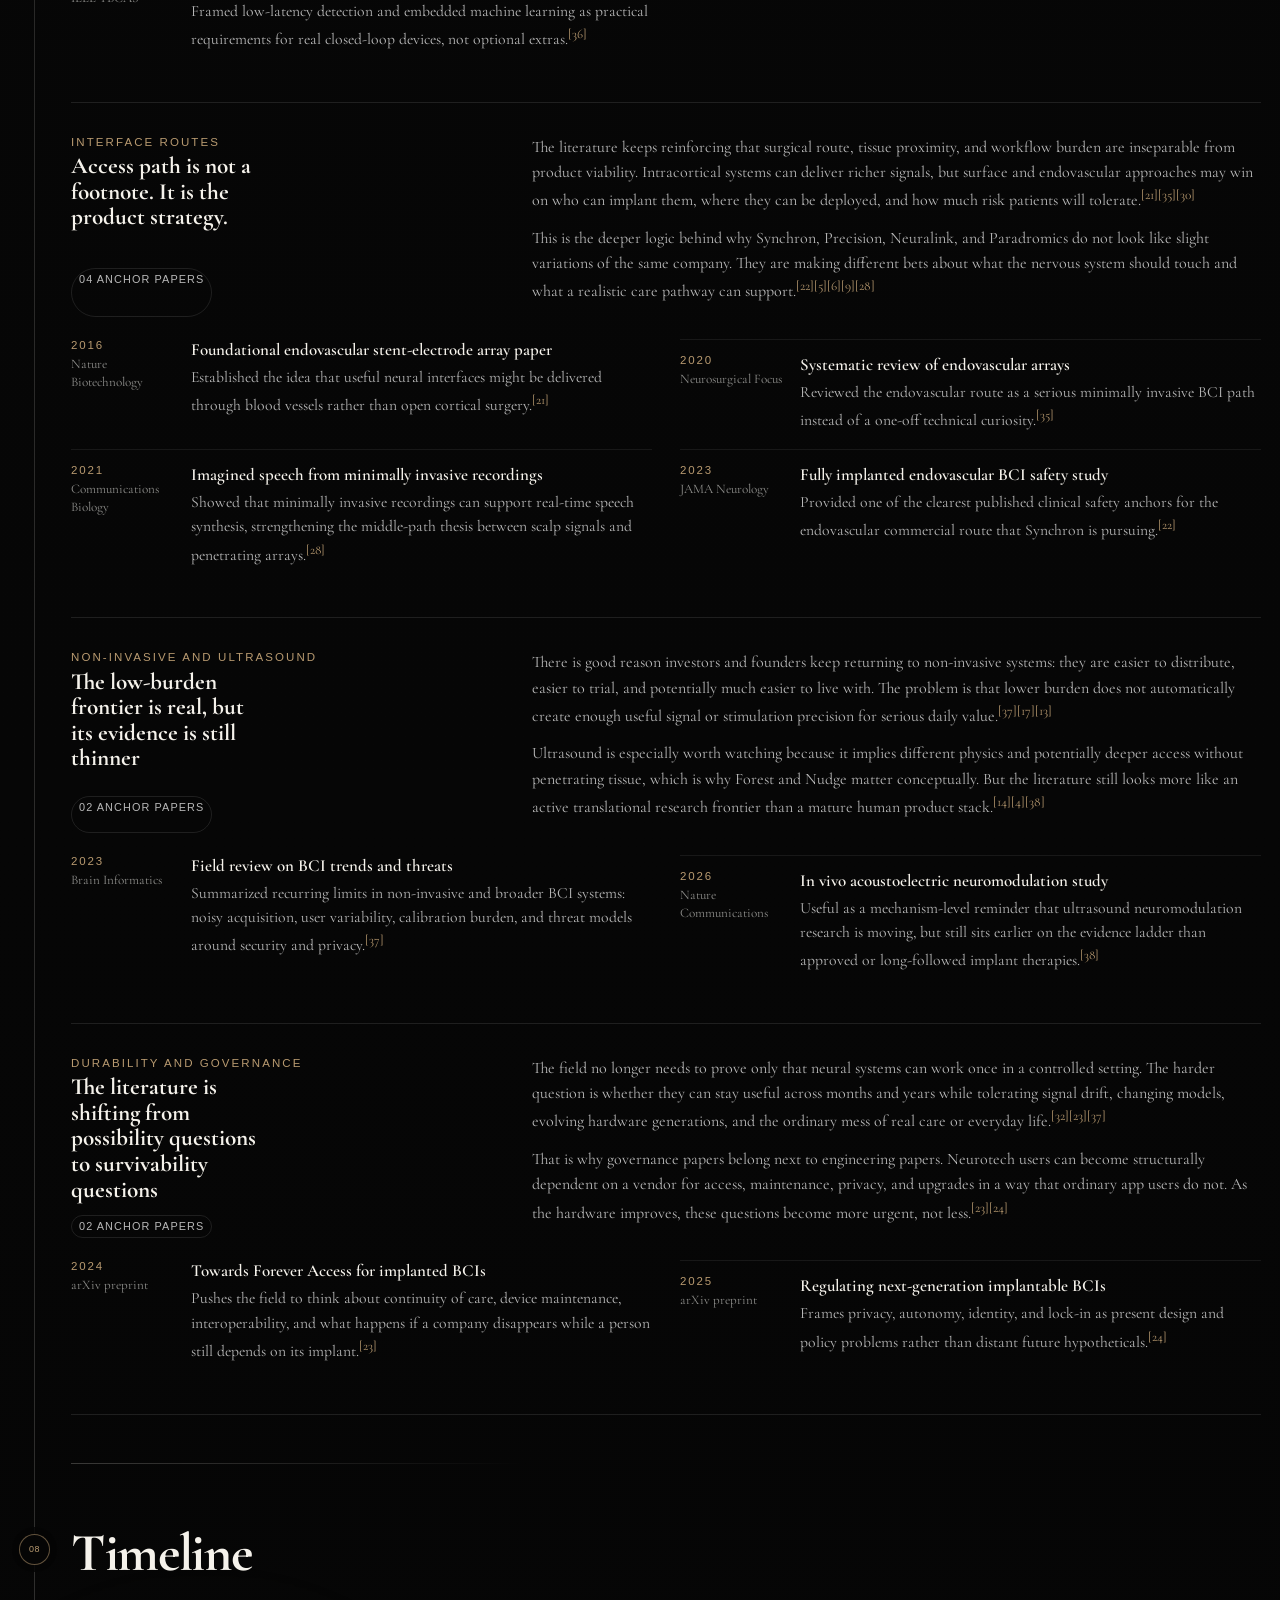
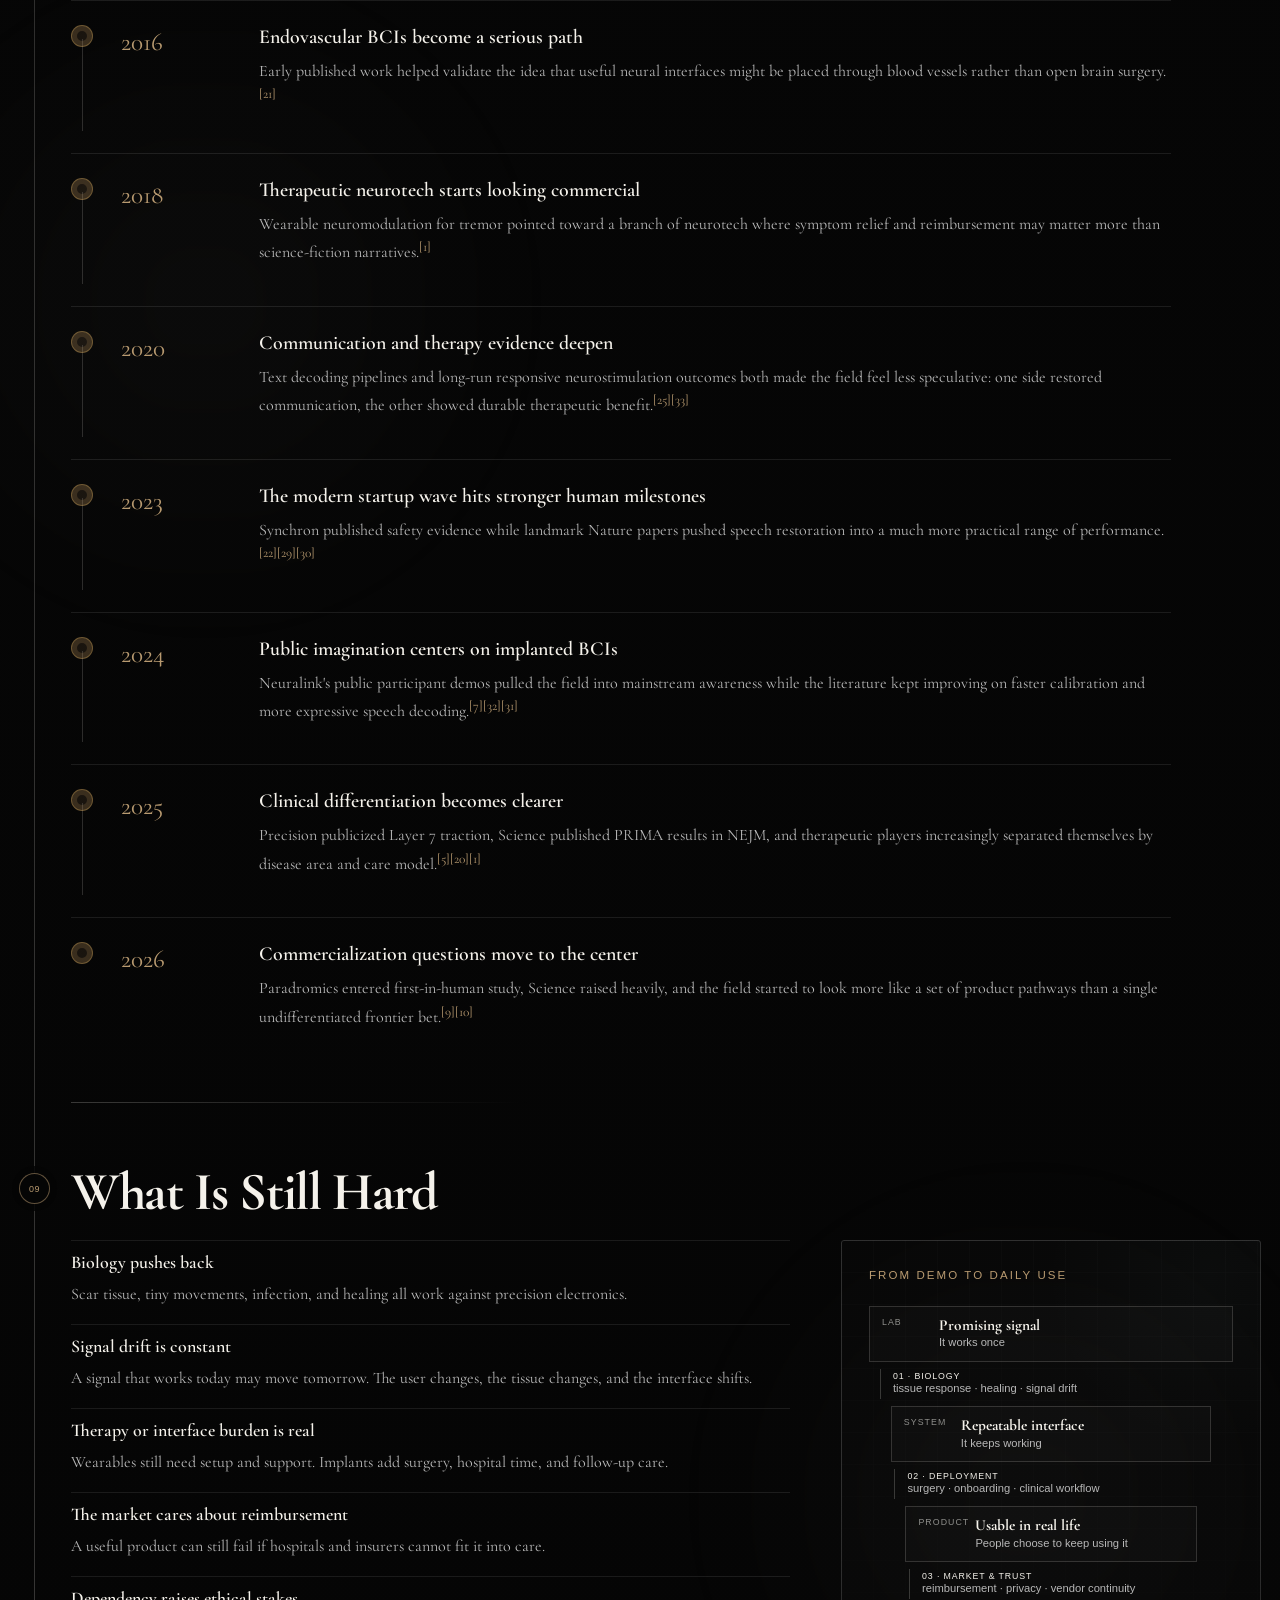
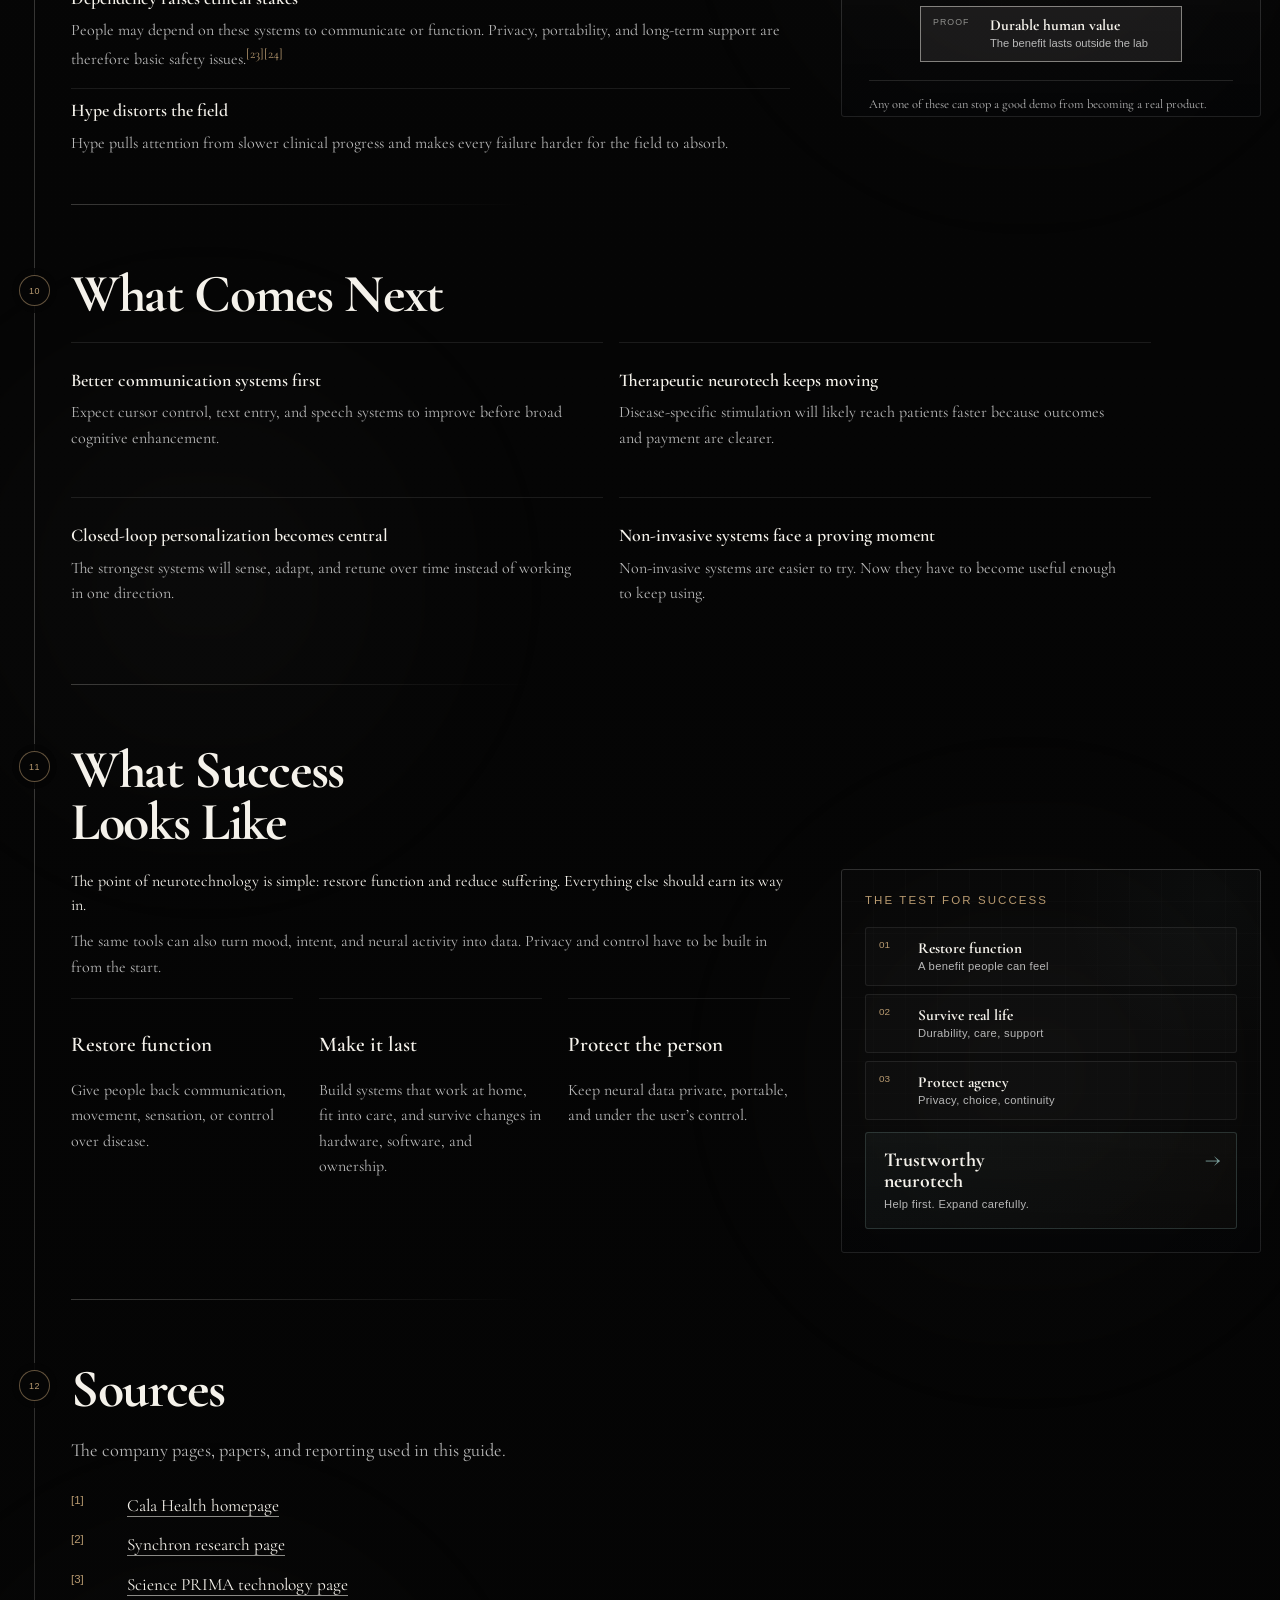
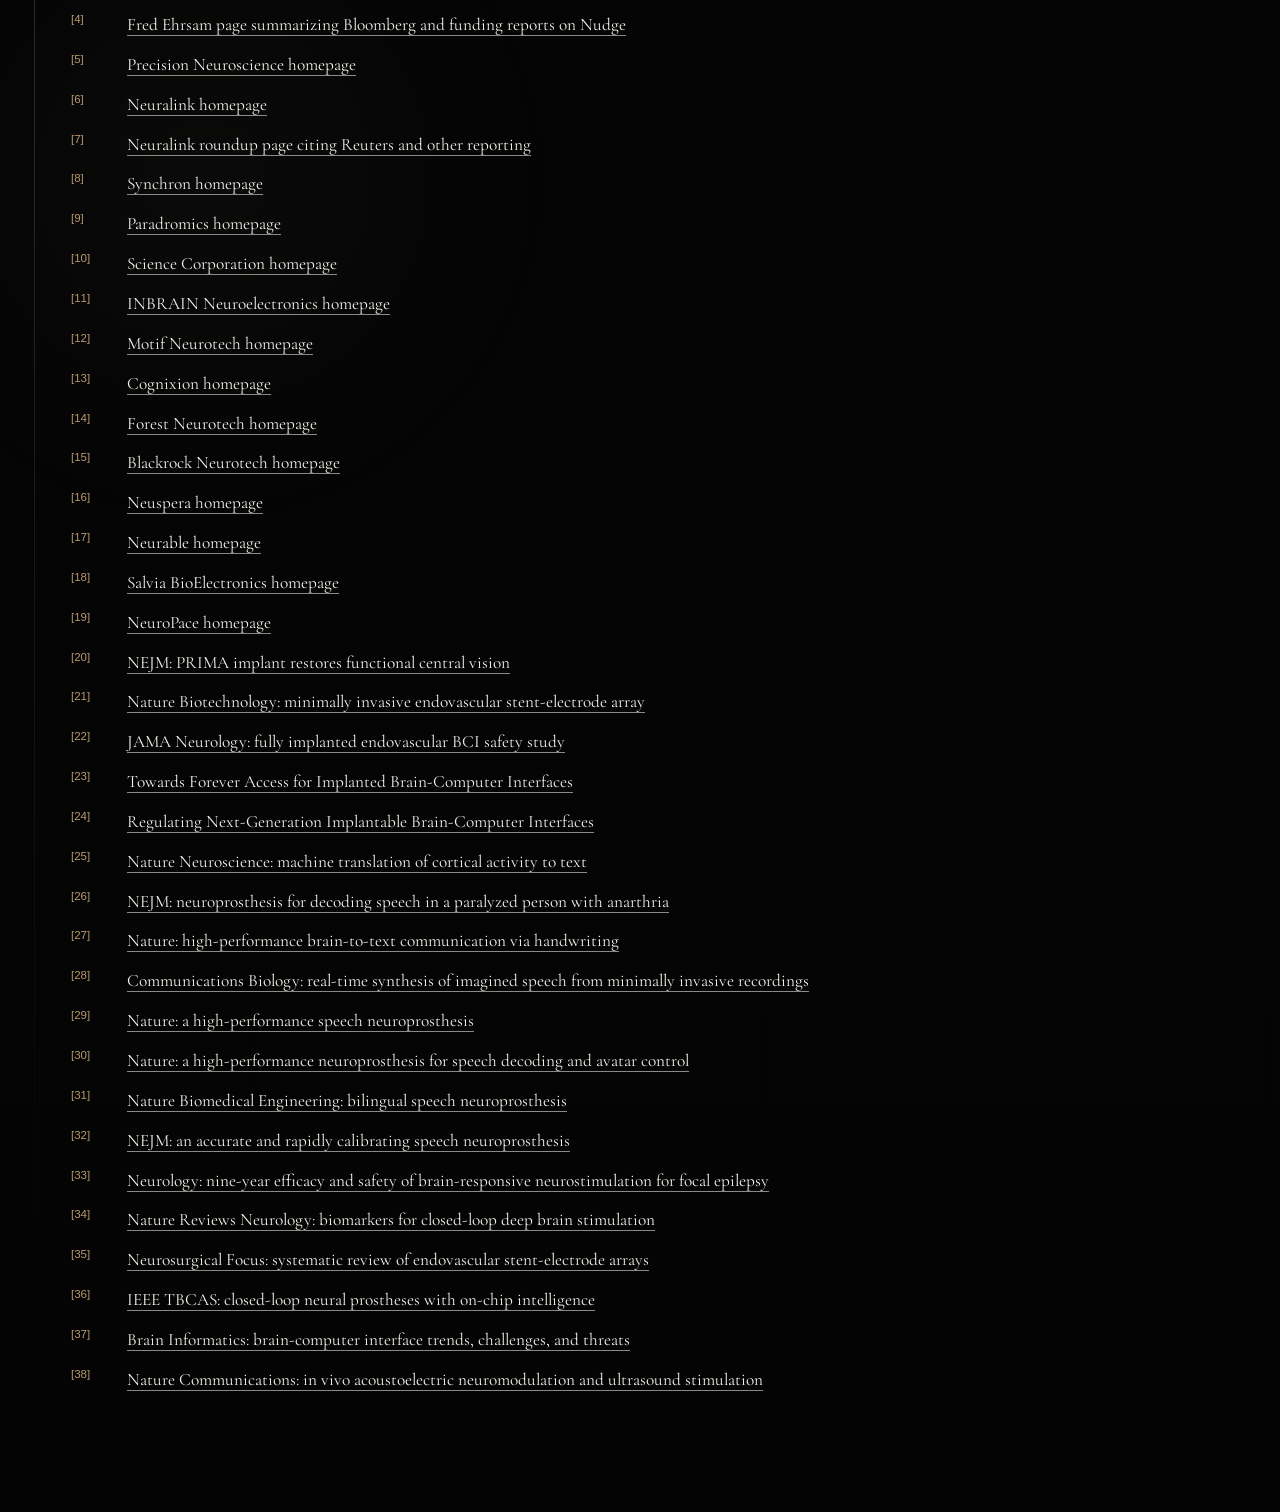
==== commit 862f7a20: "Load the compact layout stylesheet" ====
--- a/index.html
+++ b/index.html
@@ -16,7 +16,7 @@
       href="https://fonts.googleapis.com/css2?family=Cormorant+Garamond:wght@400;500;600;700&display=swap"
       rel="stylesheet"
     />
-    <link rel="stylesheet" href="styles.css?v=24" />
+    <link rel="stylesheet" href="styles.css?v=25" />
   </head>
   <body>
     <div class="site-grain" aria-hidden="true"></div>
--- a/styles.css
+++ b/styles.css
@@ -4887,3 +4887,308 @@
     min-height: 0;
   }
 }
+
+/* v25: compact editorial rhythm and a consistent, readable type scale. */
+.document {
+  margin-bottom: 64px;
+}
+
+.chapter-heading {
+  margin-bottom: 22px;
+}
+
+.chapter-heading h2 {
+  font-size: clamp(2.8rem, 4.2vw, 4.2rem);
+  line-height: 0.96;
+}
+
+.chapter-layout {
+  gap: clamp(30px, 4vw, 56px);
+}
+
+.chapter-copy p,
+.chapter-intro,
+.essay-block p,
+.research-track__body p,
+.research-paper__body p,
+.source-row__body p {
+  font-size: 1rem;
+  line-height: 1.58;
+}
+
+.chapter-copy p + p,
+.dossier-block p + p {
+  margin-top: 12px;
+}
+
+.field-brief {
+  margin-top: 38px;
+  padding: 22px;
+}
+
+.ecosystem-section {
+  margin-top: 36px;
+}
+
+.site-kicker,
+.hero-meta span,
+.section-kicker,
+.brief-card__eyebrow,
+.ecosystem-card__kicker,
+.research-track__kicker,
+.diagram-label,
+.dossier-kicker,
+.comparison-table th,
+.landscape-toolbar__eyebrow {
+  font-size: 0.72rem;
+  line-height: 1.35;
+}
+
+.hero-visual p,
+.landscape-summary,
+.landscape-empty,
+.source-row__label span {
+  font-size: 0.72rem;
+}
+
+.chapter-rail__inner a {
+  font-size: 0.7rem;
+}
+
+.chapter-rail__inner a.chapter-rail__minor {
+  font-size: 0.66rem;
+}
+
+.chapter-scene--diagram small,
+.maturity-strip small {
+  font-size: 0.7rem;
+  line-height: 1.35;
+}
+
+.research-intro-layout {
+  grid-template-columns: minmax(0, 1fr) minmax(360px, 460px);
+  gap: 40px;
+  margin-bottom: 24px;
+}
+
+.evidence-map {
+  padding: 20px;
+}
+
+.evidence-map__rows > div {
+  grid-template-columns: 140px minmax(90px, 1fr);
+  min-height: 43px;
+}
+
+.evidence-map__rows span {
+  font-size: 0.88rem;
+}
+
+.evidence-map__rows strong {
+  font-size: 0.68rem;
+}
+
+.evidence-map > p {
+  margin-top: 12px;
+  padding-top: 12px;
+  font-size: 0.9rem;
+  line-height: 1.45;
+}
+
+.chapter--research .research-track {
+  grid-template-columns: minmax(260px, 0.72fr) minmax(0, 1.28fr);
+  grid-template-rows: auto auto;
+  column-gap: clamp(32px, 4vw, 60px);
+  row-gap: 22px;
+  padding: 32px 0 34px;
+}
+
+.chapter--research .research-track__head {
+  grid-column: 1;
+  grid-row: 1;
+  gap: 10px;
+  margin: 0;
+}
+
+.chapter--research .research-track h3 {
+  max-width: 18ch;
+  margin-top: 4px;
+  font-size: clamp(1.45rem, 1.8vw, 1.85rem);
+  line-height: 1.1;
+}
+
+.research-track__count {
+  padding: 4px 7px;
+  font-size: 0.68rem;
+}
+
+.chapter--research .research-track__body {
+  grid-column: 2;
+  grid-row: 1;
+  max-width: none;
+}
+
+.chapter--research .research-track__body p {
+  margin-bottom: 12px;
+  font-size: 1rem;
+  line-height: 1.58;
+}
+
+.chapter--research .research-paper-grid {
+  grid-column: 1 / -1;
+  grid-row: 2;
+  grid-template-columns: repeat(2, minmax(0, 1fr));
+  gap: 0 28px;
+  margin-top: 0;
+}
+
+.chapter--research .research-paper {
+  grid-template-columns: 104px minmax(0, 1fr);
+  gap: 16px;
+  padding: 14px 0 15px;
+}
+
+.chapter--research .research-paper__meta span {
+  font-size: 0.72rem;
+}
+
+.chapter--research .research-paper__meta p {
+  font-size: 0.82rem;
+  line-height: 1.4;
+}
+
+.chapter--research .research-paper__body h4 {
+  margin-bottom: 6px;
+  font-size: 1.06rem;
+  line-height: 1.25;
+}
+
+.chapter--research .research-paper__body p {
+  font-size: 0.98rem;
+  line-height: 1.55;
+}
+
+@media (min-width: 1101px) {
+  .site-header,
+  .site-header__inner {
+    min-height: 620px;
+  }
+
+  .hero-layout {
+    min-height: 540px;
+  }
+
+  .chapter {
+    padding: 64px 0 48px 52px;
+  }
+
+  .chapter + .chapter {
+    margin-top: 0;
+  }
+
+  .chapter::before {
+    left: 52px;
+  }
+
+  .chapter-number {
+    left: -52px;
+  }
+
+  #modalities,
+  #market-map,
+  #endgame {
+    padding-top: 60px;
+    padding-bottom: 46px;
+  }
+}
+
+@media (max-width: 1100px) {
+  .chapter {
+    padding-top: 58px;
+    padding-bottom: 42px;
+  }
+
+  .research-intro-layout {
+    grid-template-columns: 1fr;
+    gap: 20px;
+    margin-bottom: 20px;
+  }
+
+  .chapter--research .research-track {
+    grid-template-columns: 1fr;
+    grid-template-rows: auto;
+    row-gap: 0;
+    padding: 28px 0 30px;
+  }
+
+  .chapter--research .research-track__head,
+  .chapter--research .research-track__body,
+  .chapter--research .research-paper-grid {
+    grid-column: 1;
+    grid-row: auto;
+  }
+
+  .chapter--research .research-track h3 {
+    max-width: none;
+  }
+
+  .chapter--research .research-track__body {
+    margin-bottom: 14px;
+  }
+
+  .chapter--research .research-paper-grid {
+    grid-template-columns: repeat(2, minmax(0, 1fr));
+    gap: 0 22px;
+  }
+}
+
+@media (max-width: 760px) {
+  .chapter {
+    padding: 50px 0 36px;
+  }
+
+  .chapter-heading {
+    margin-bottom: 18px;
+  }
+
+  .chapter-heading h2 {
+    font-size: clamp(2.55rem, 13vw, 3.15rem);
+    line-height: 0.94;
+  }
+
+  .chapter-rail__inner a {
+    font-size: 0.68rem;
+  }
+
+  .chapter-rail__inner a.chapter-rail__minor {
+    font-size: 0.64rem;
+  }
+
+  .field-brief {
+    margin-top: 28px;
+    padding: 18px;
+  }
+
+  .evidence-map {
+    padding: 16px;
+  }
+
+  .evidence-map__rows > div {
+    grid-template-columns: 1fr;
+    gap: 5px;
+    padding: 10px 0;
+  }
+
+  .evidence-map__rows strong {
+    grid-column: 1;
+  }
+
+  .chapter--research .research-paper-grid {
+    grid-template-columns: 1fr;
+  }
+
+  .chapter--research .research-paper {
+    grid-template-columns: 88px minmax(0, 1fr);
+    gap: 13px;
+  }
+}
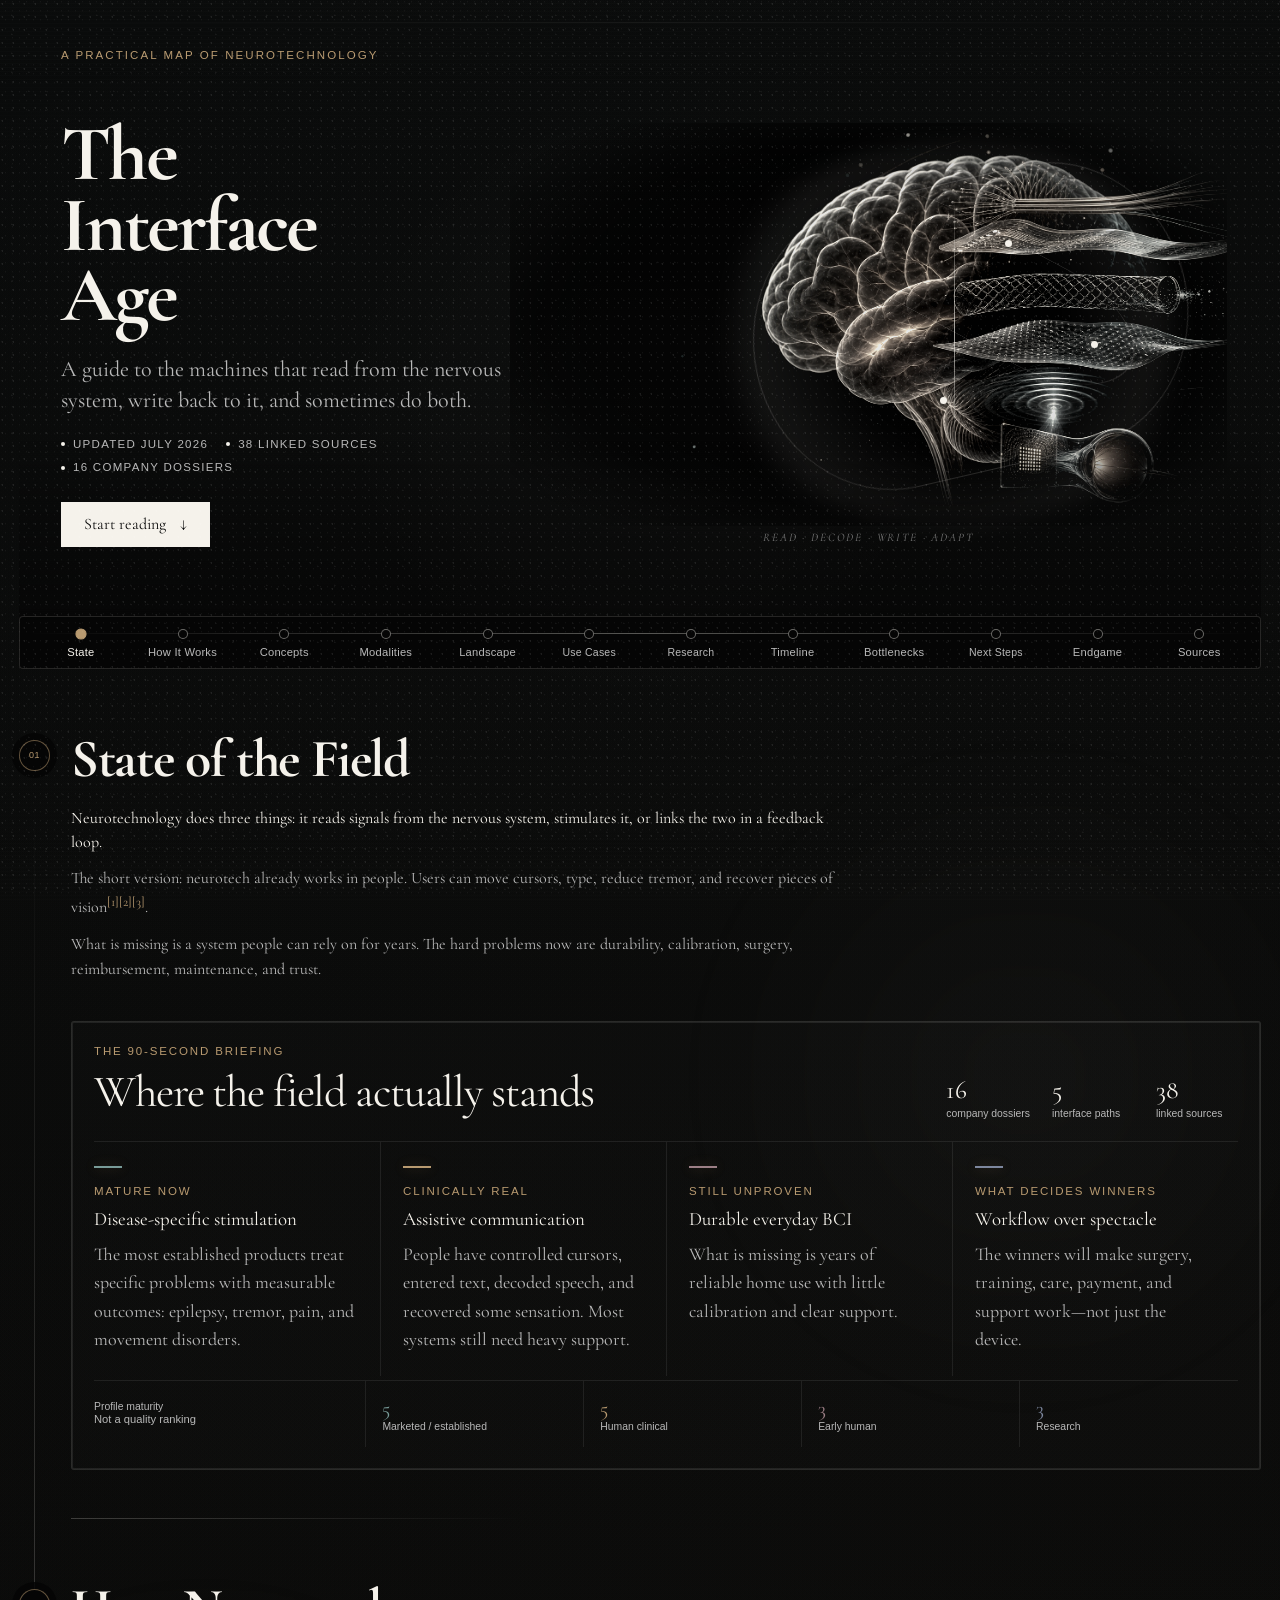
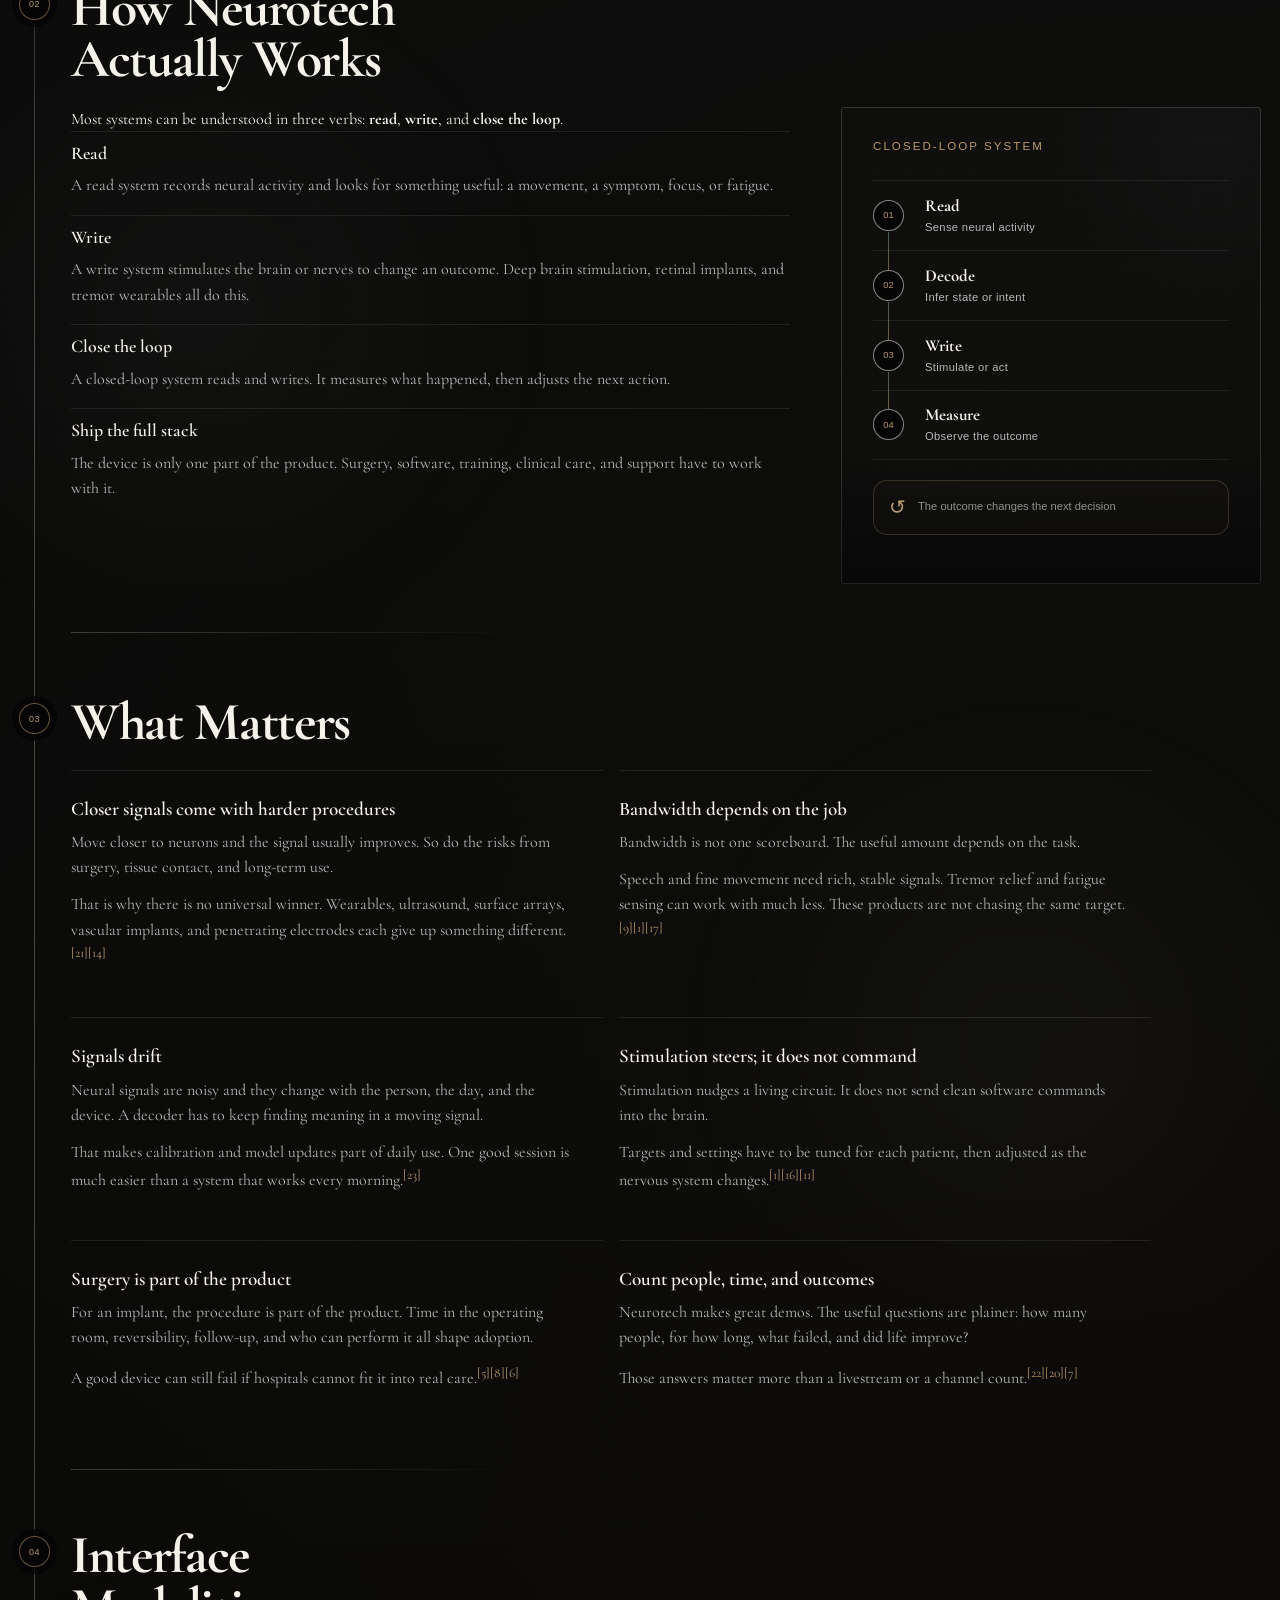
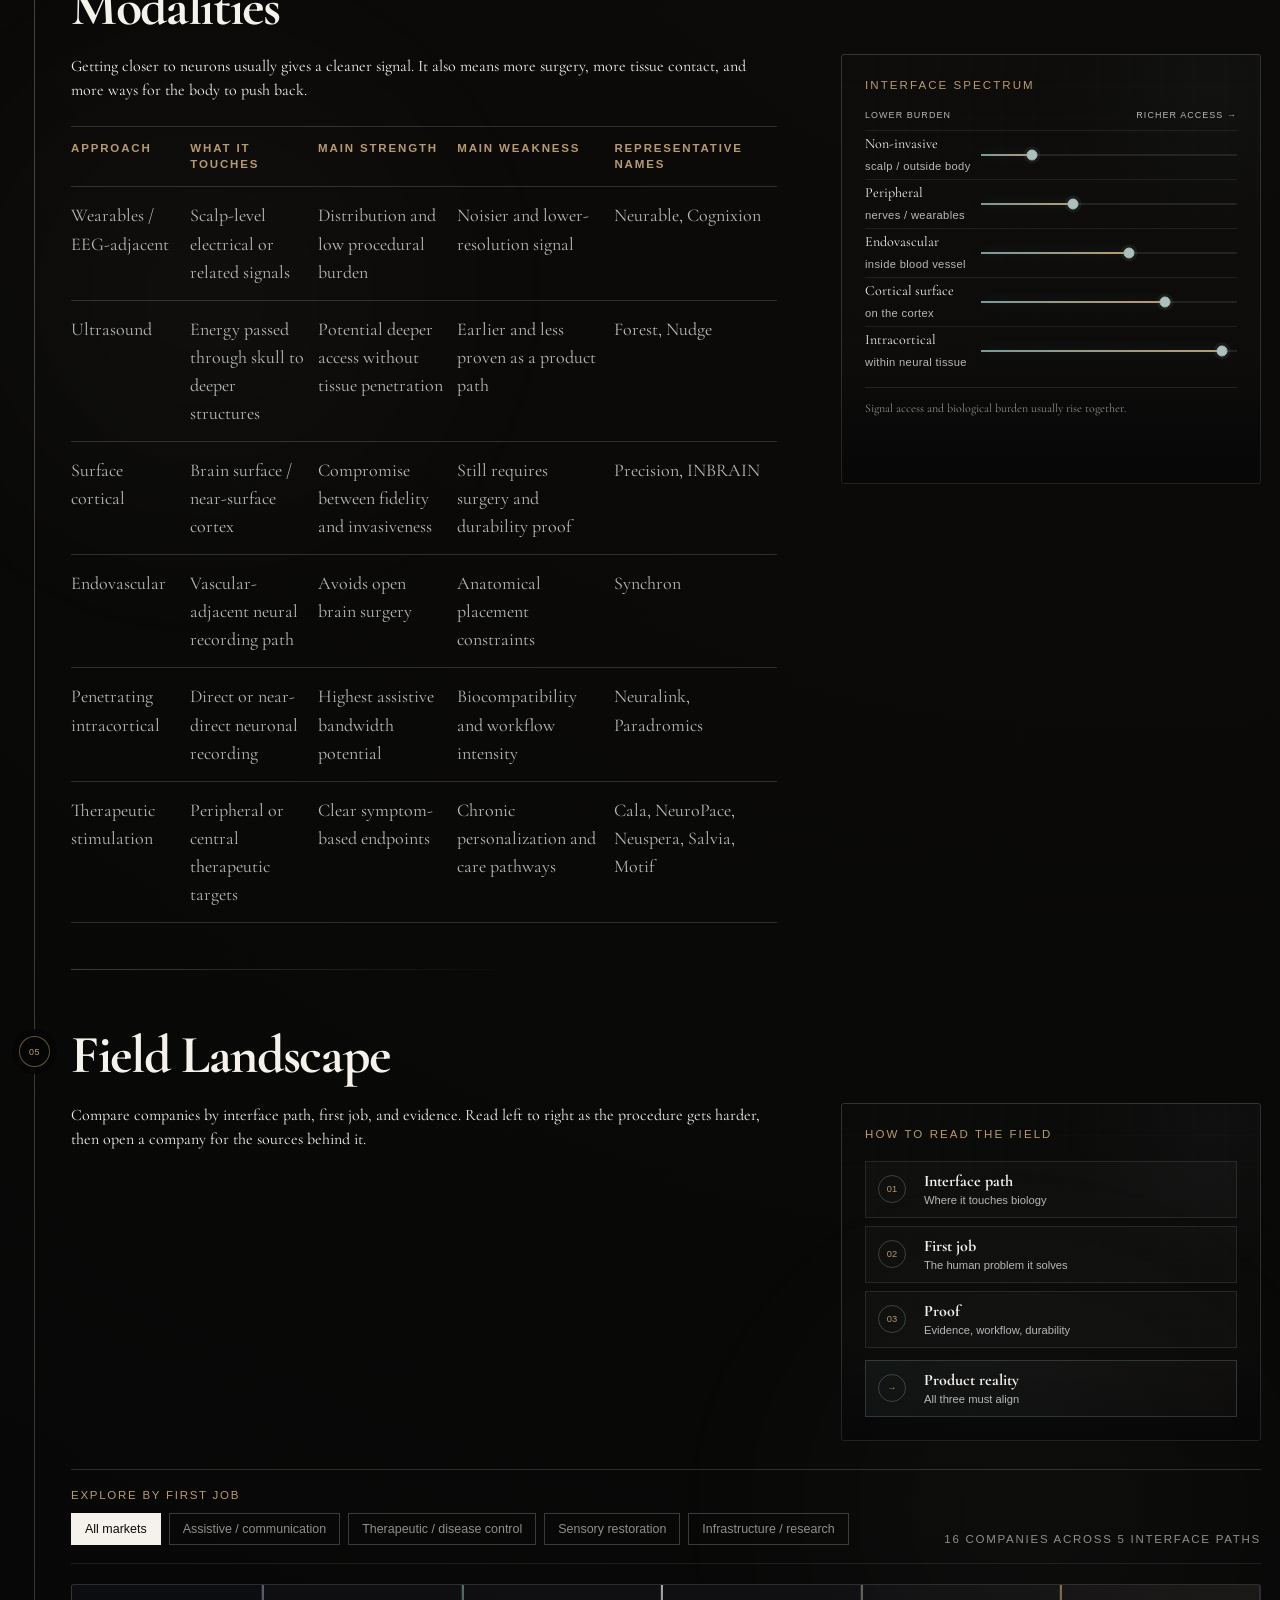
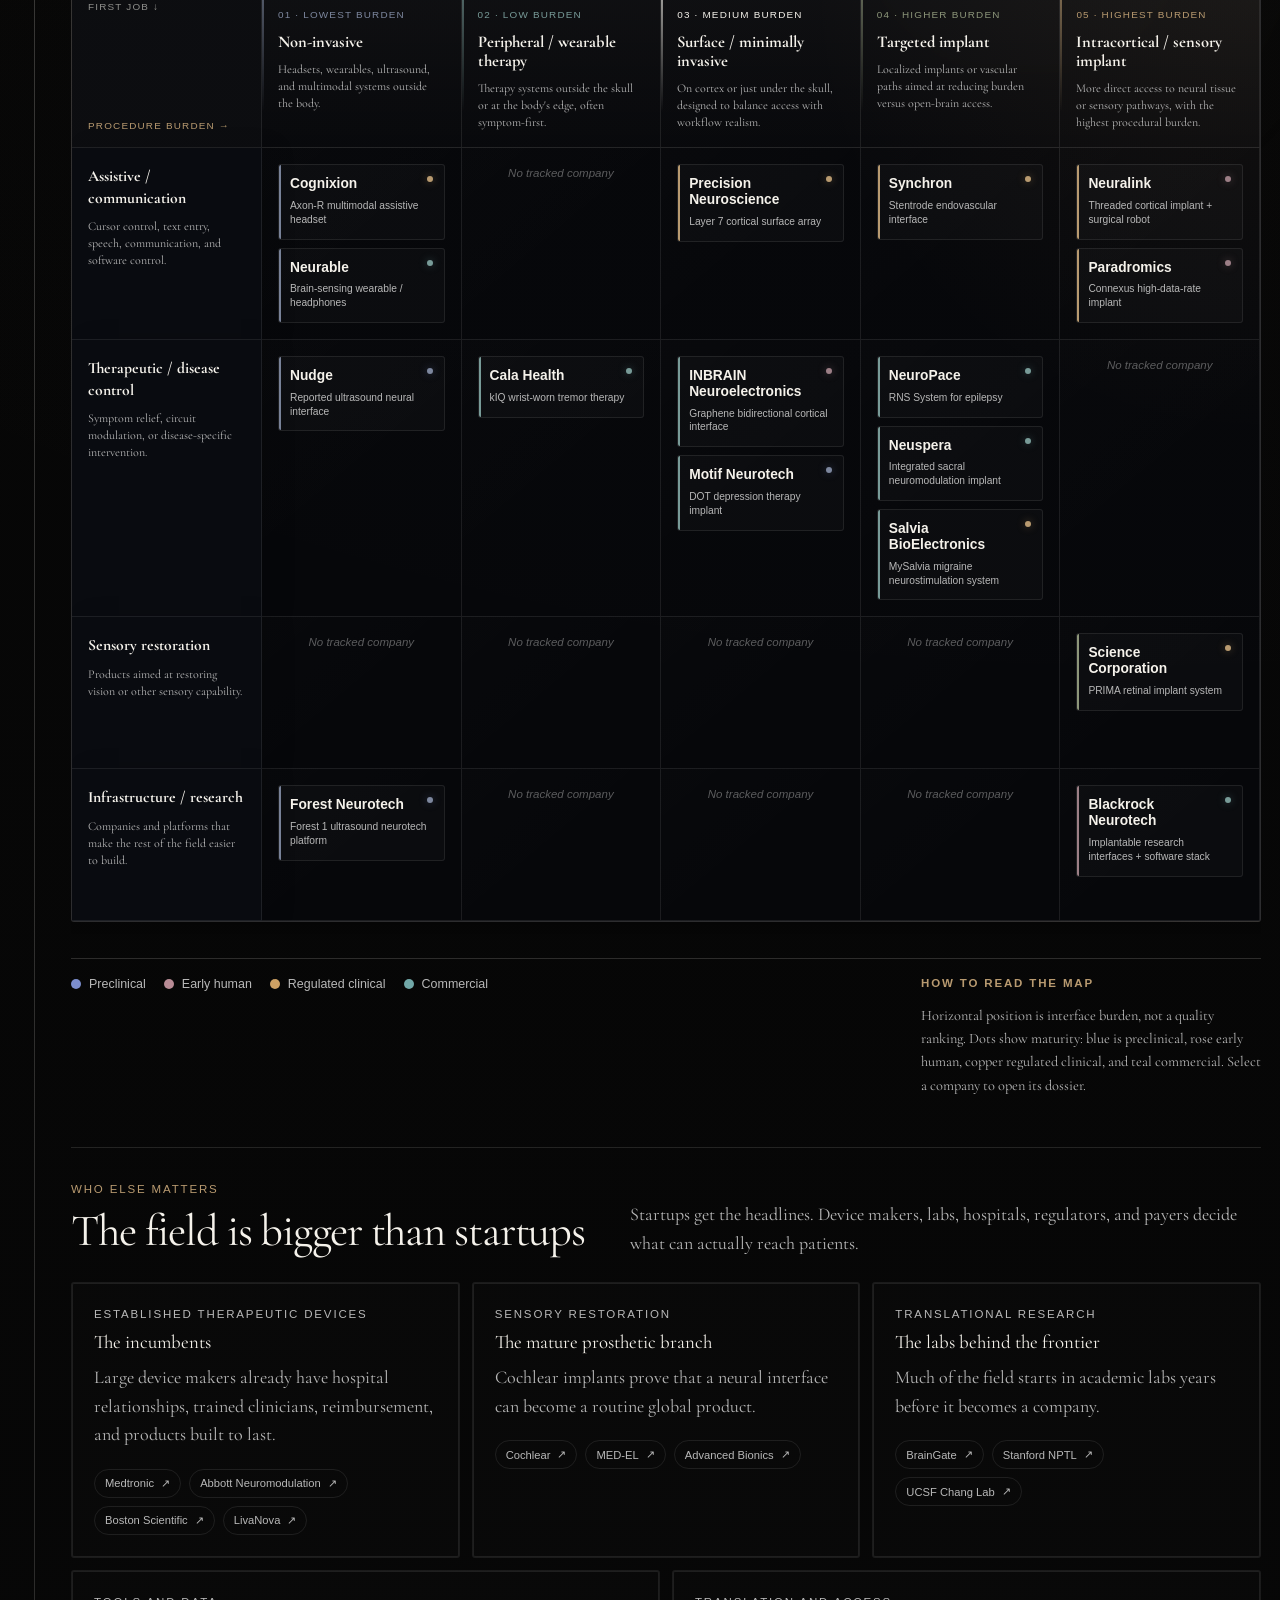
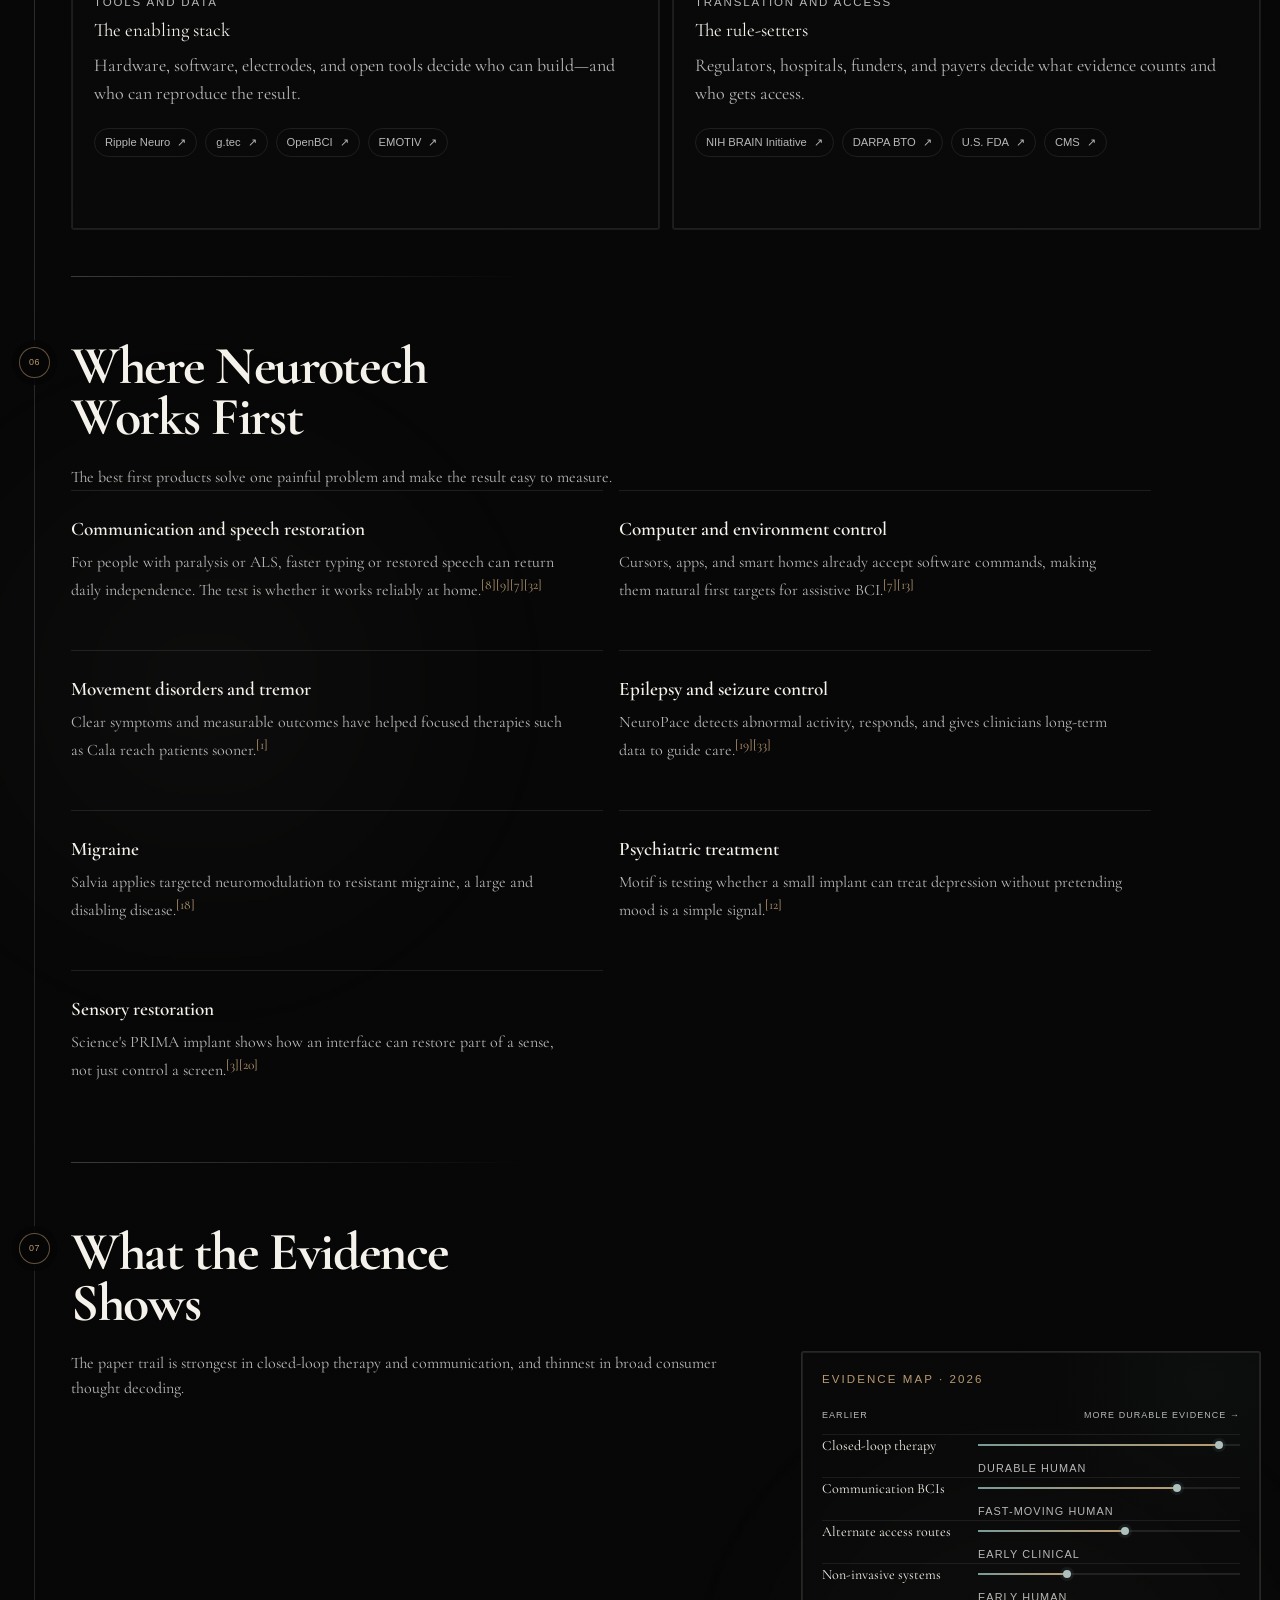
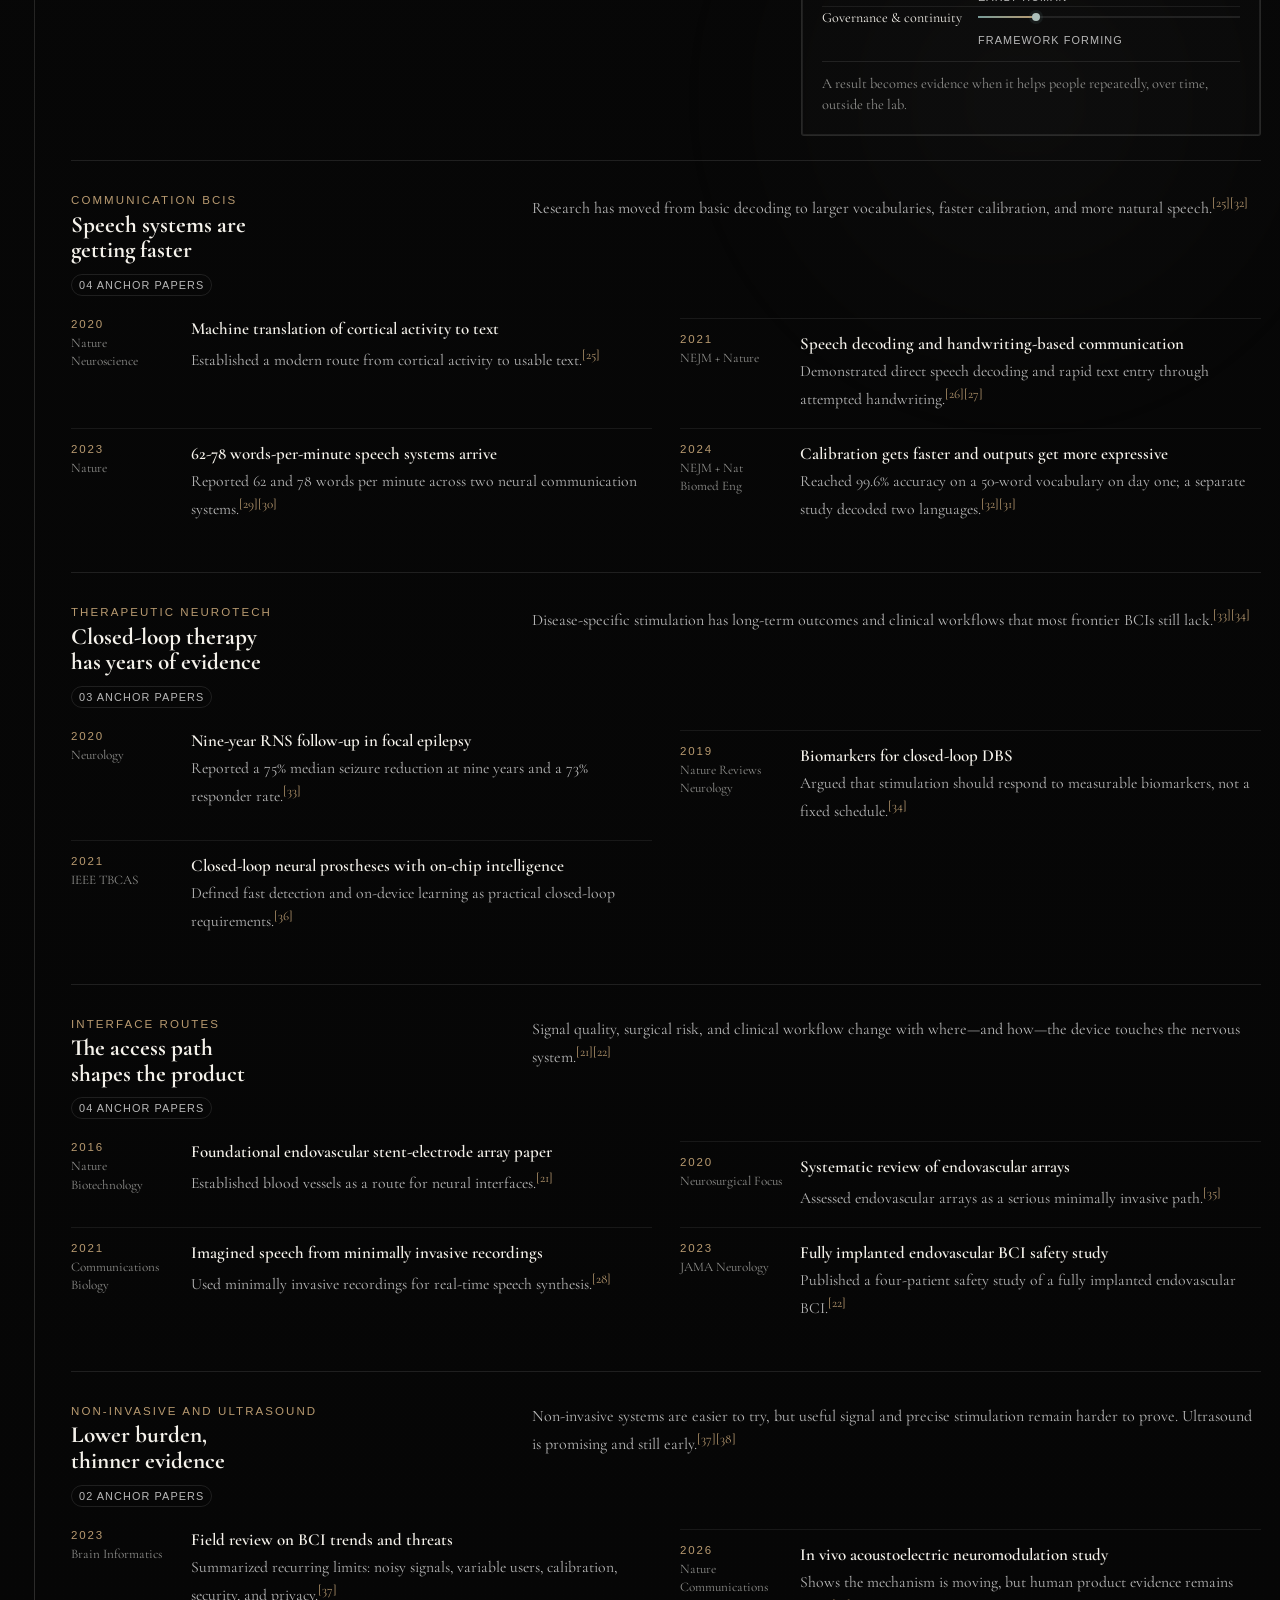
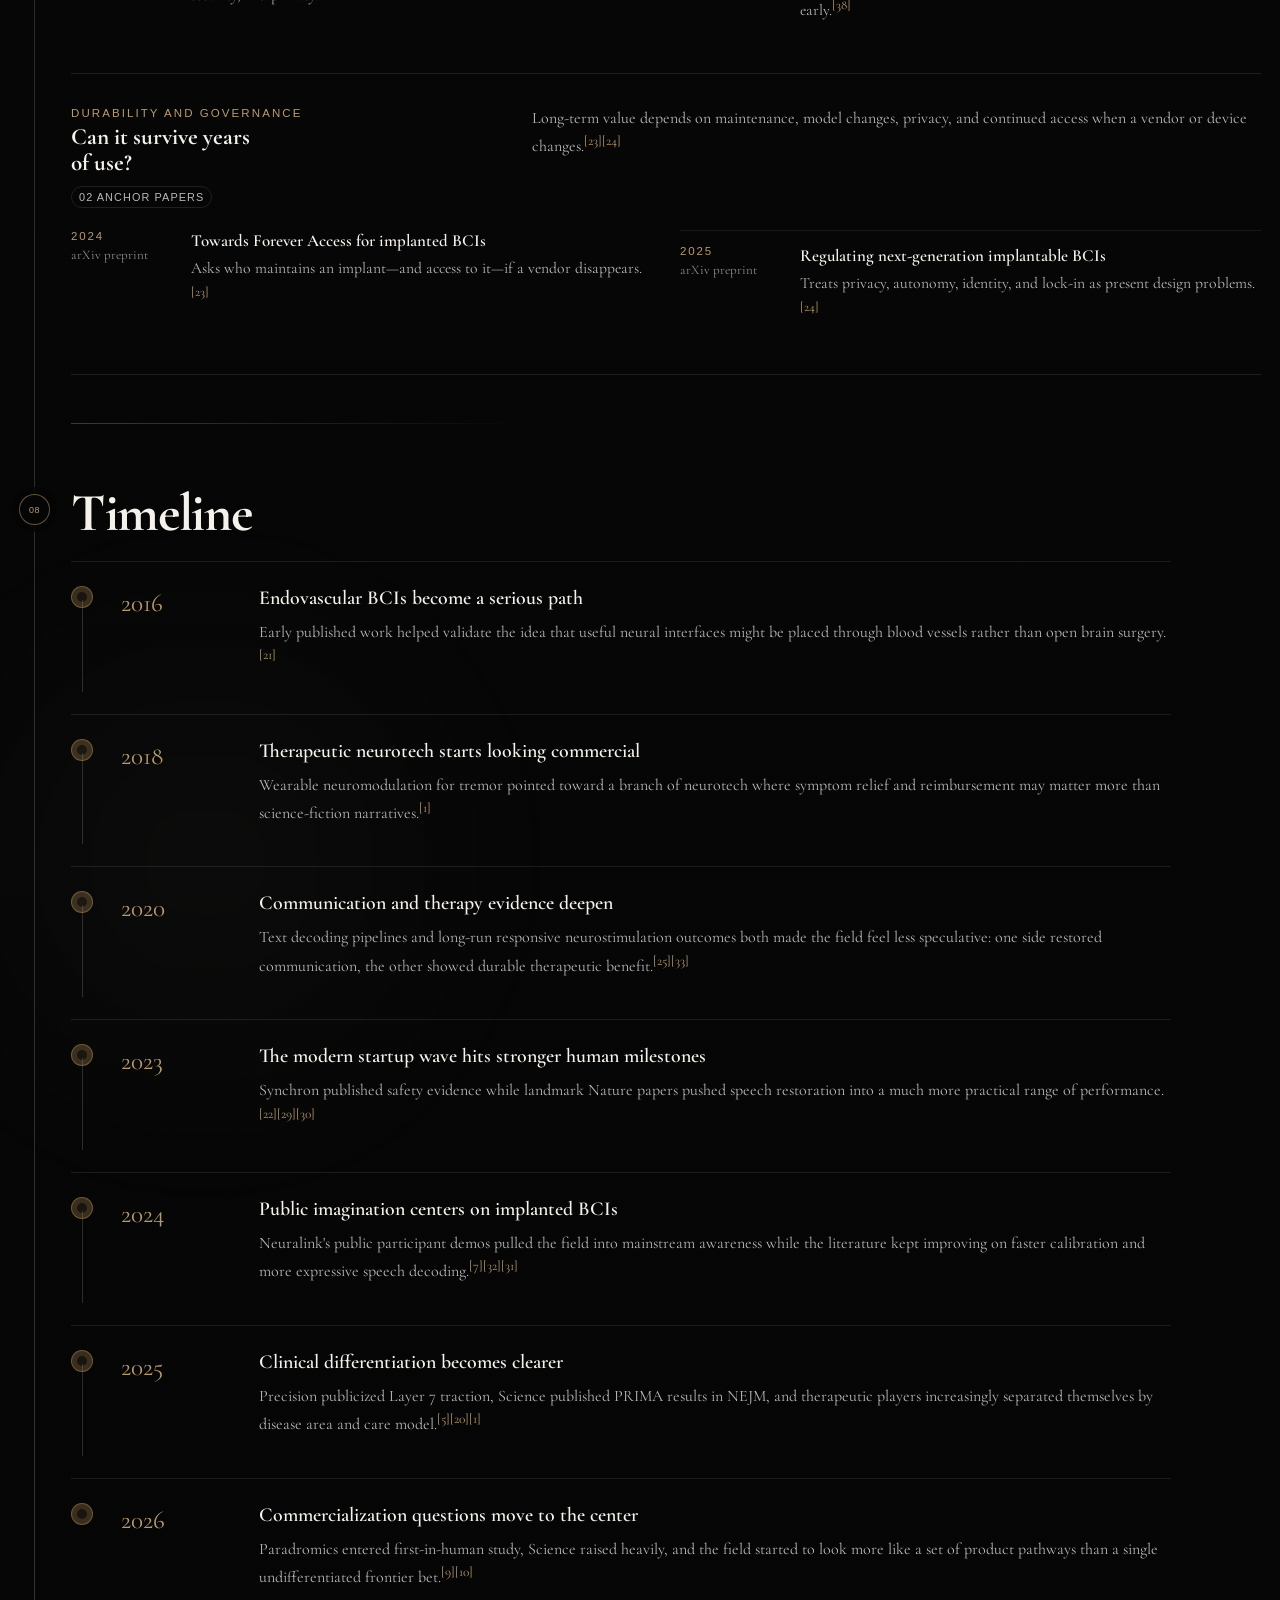
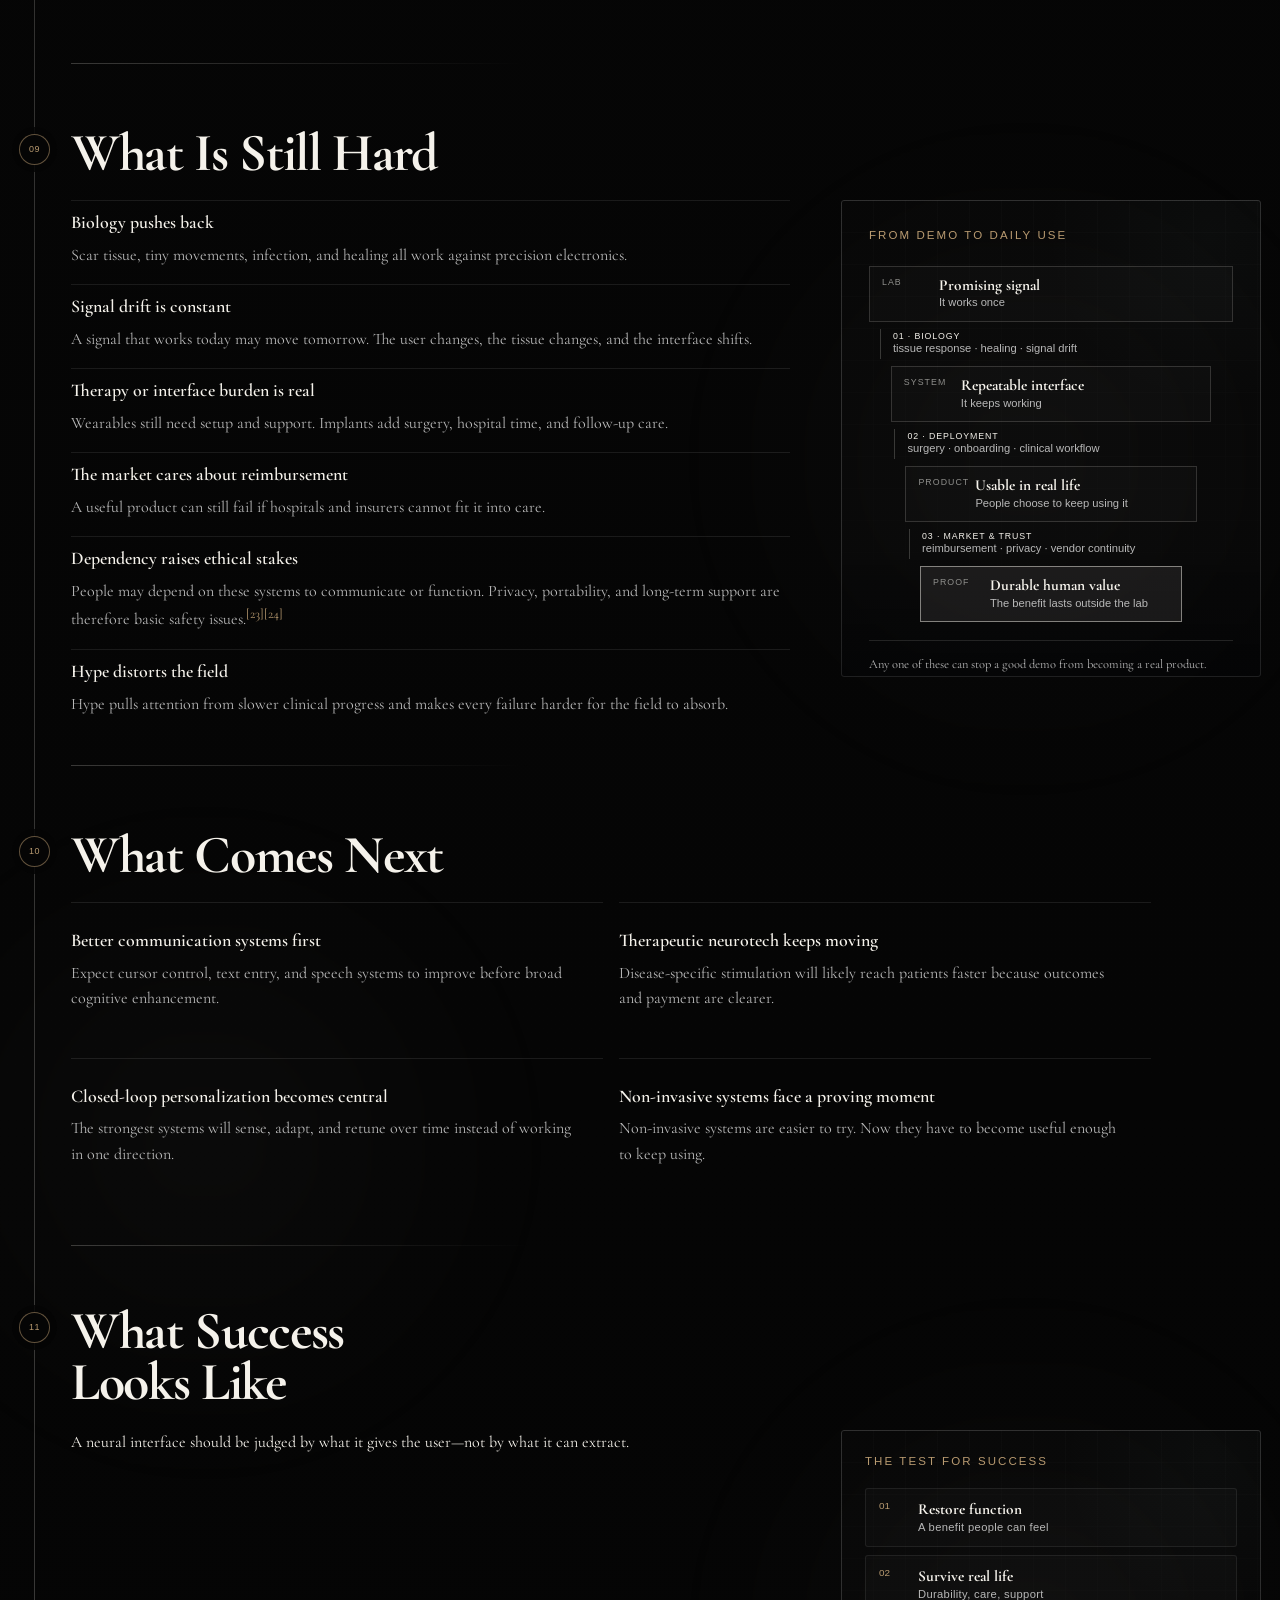
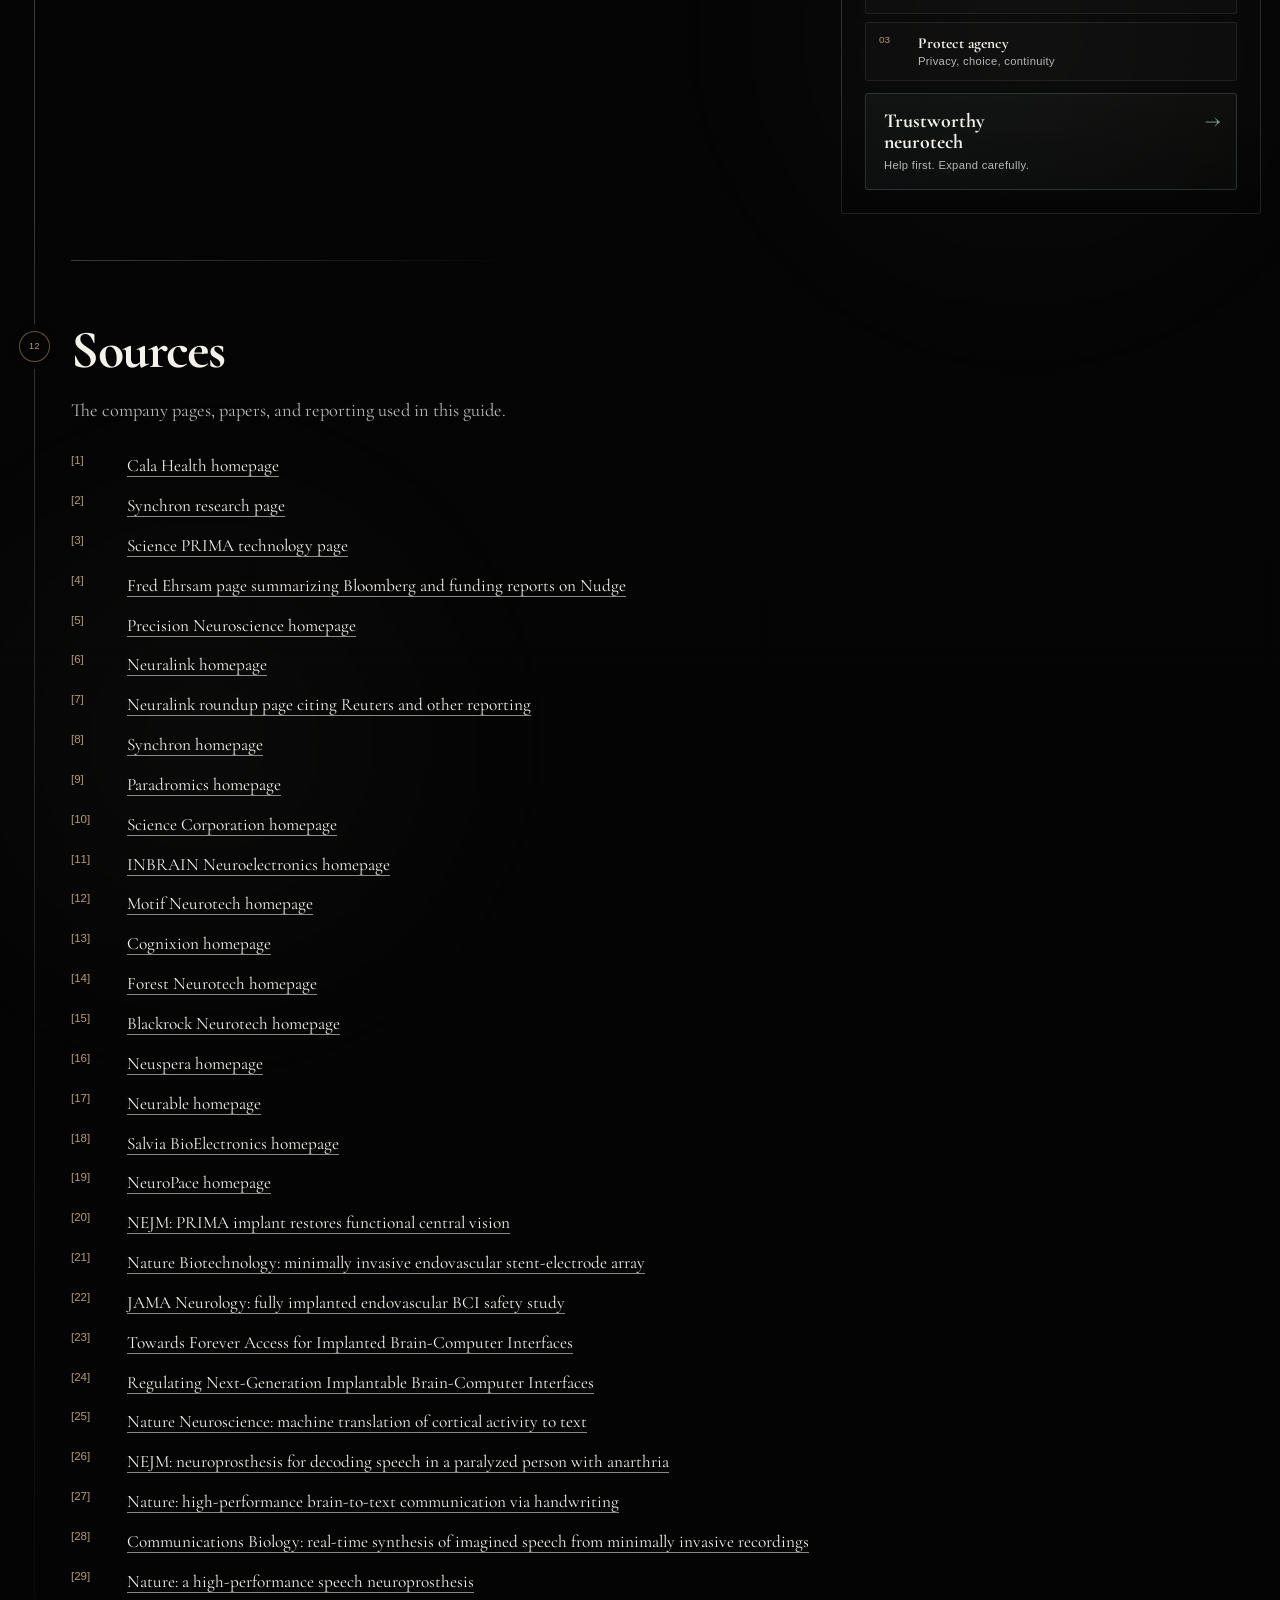
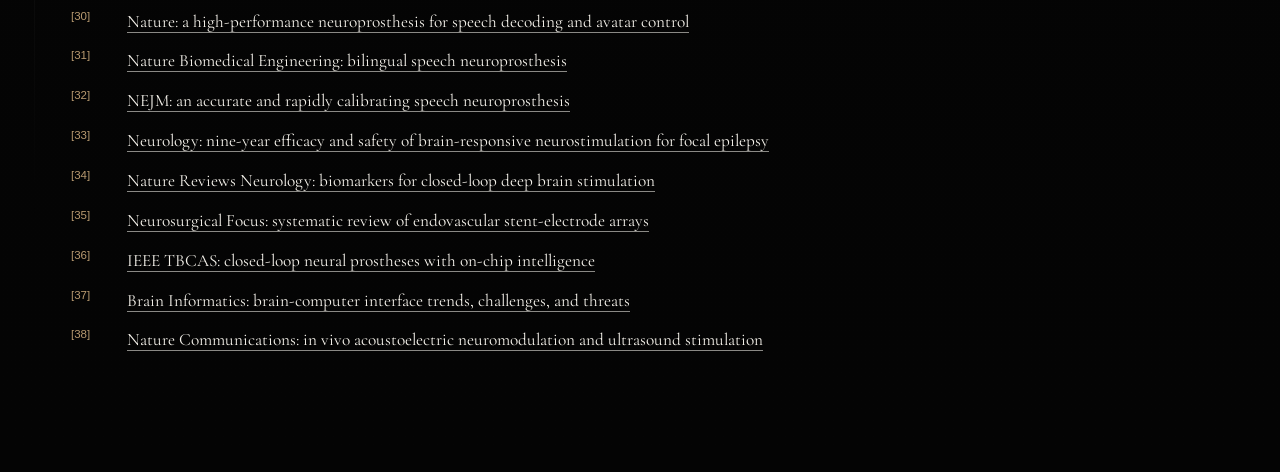
==== commit f3db187d: "Tighten section intros and remove duplicate summaries" ====
--- a/index.html
+++ b/index.html
@@ -90,7 +90,6 @@
               <p>
                 What is missing is a system people can rely on for years. The hard problems now are durability, calibration, surgery, reimbursement, maintenance, and trust.
               </p>
-              <div class="signal-strip" id="signal-strip"></div>
             </div>
           </div>
           <div class="field-brief" id="field-brief" aria-label="Neurotechnology field brief"></div>
@@ -187,13 +186,7 @@
           <div class="chapter-layout">
             <div class="chapter-copy">
               <p class="lead">
-                There is no single neurotech race. Different interfaces are being built for <strong>different jobs</strong>, and each makes a different trade.
-              </p>
-              <p>
-                Read left to right as the procedure gets harder. Then scan down by the job each product is meant to do. Open a company for the evidence behind it.
-              </p>
-              <p>
-                Companies that touch the body in the same way often face the same problems, even when they sell to different markets.
+                Compare companies by interface path, first job, and evidence. Read left to right as the procedure gets harder, then open a company for the sources behind it.
               </p>
             </div>
             <aside class="chapter-aside">
@@ -259,10 +252,7 @@
           <div class="research-intro-layout">
             <div class="research-intro-copy">
               <p class="chapter-intro">
-                This is the paper trail behind the company map. It separates results shown in people from ideas that still live mostly in decks and demos.
-              </p>
-              <p class="chapter-intro">
-                The strongest evidence is in closed-loop therapy and communication. Broad consumer thought decoding has much less human data behind it.
+                The paper trail is strongest in closed-loop therapy and communication, and thinnest in broad consumer thought decoding.
               </p>
             </div>
             <aside>
@@ -356,31 +346,8 @@
           <div class="chapter-layout">
             <div class="chapter-copy">
               <p class="lead">
-                The point of neurotechnology is simple: restore function and reduce suffering. Everything else should earn its way in.
-              </p>
-              <p>
-                The same tools can also turn mood, intent, and neural activity into data. Privacy and control have to be built in from the start.
-              </p>
-              <div class="endgame-columns">
-                <div>
-                  <h3>Restore function</h3>
-                  <p>
-                    Give people back communication, movement, sensation, or control over disease.
-                  </p>
-                </div>
-                <div>
-                  <h3>Make it last</h3>
-                  <p>
-                    Build systems that work at home, fit into care, and survive changes in hardware, software, and ownership.
-                  </p>
-                </div>
-                <div>
-                  <h3>Protect the person</h3>
-                  <p>
-                    Keep neural data private, portable, and under the user’s control.
-                  </p>
-                </div>
-              </div>
+                A neural interface should be judged by what it gives the user—not by what it can extract.
+              </p>
             </div>
             <aside class="chapter-aside">
               <div class="chapter-scene chapter-scene--diagram outcome-diagram" role="img" aria-label="Trustworthy neurotechnology requires restored function, durable systems, and protected human agency">
@@ -416,6 +383,6 @@
       <div class="company-modal__content" id="company-modal-content"></div>
     </dialog>
 
-    <script src="app.js?v=25"></script>
+    <script src="app.js?v=26"></script>
   </body>
 </html>
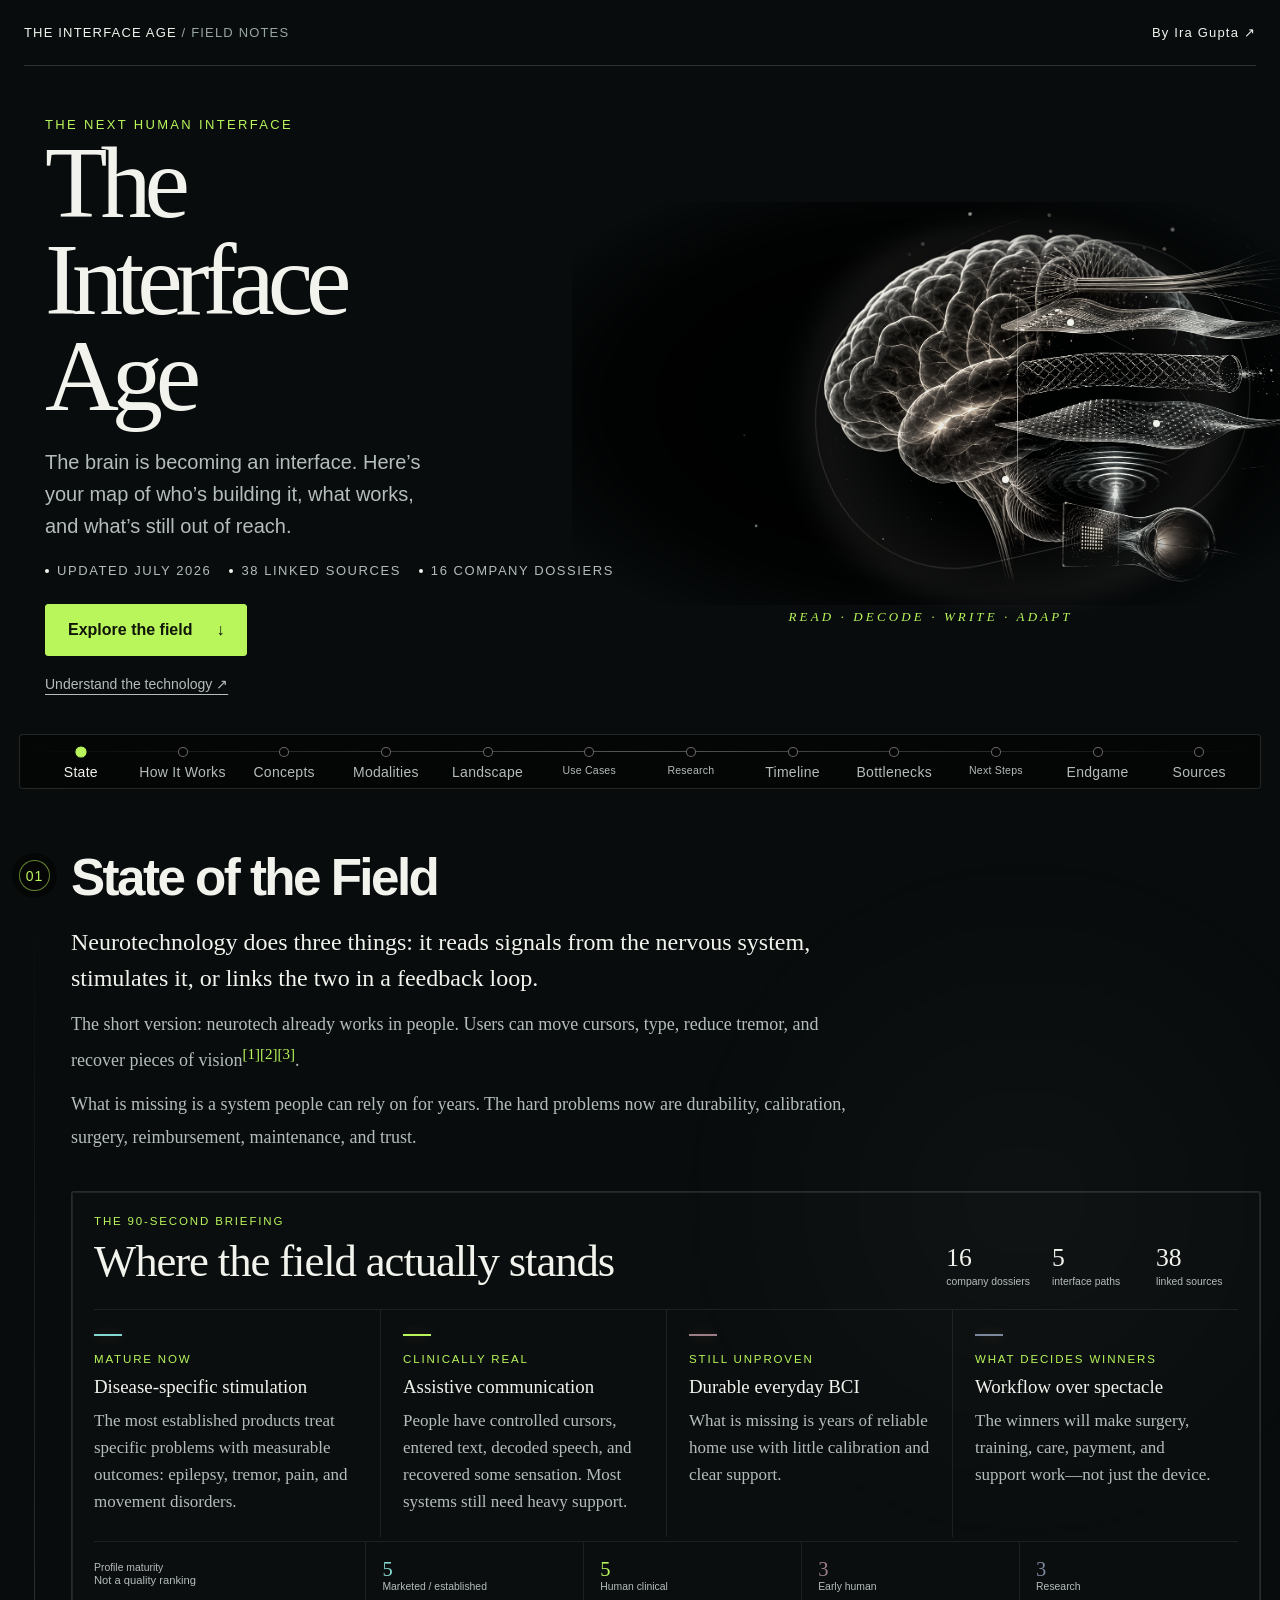
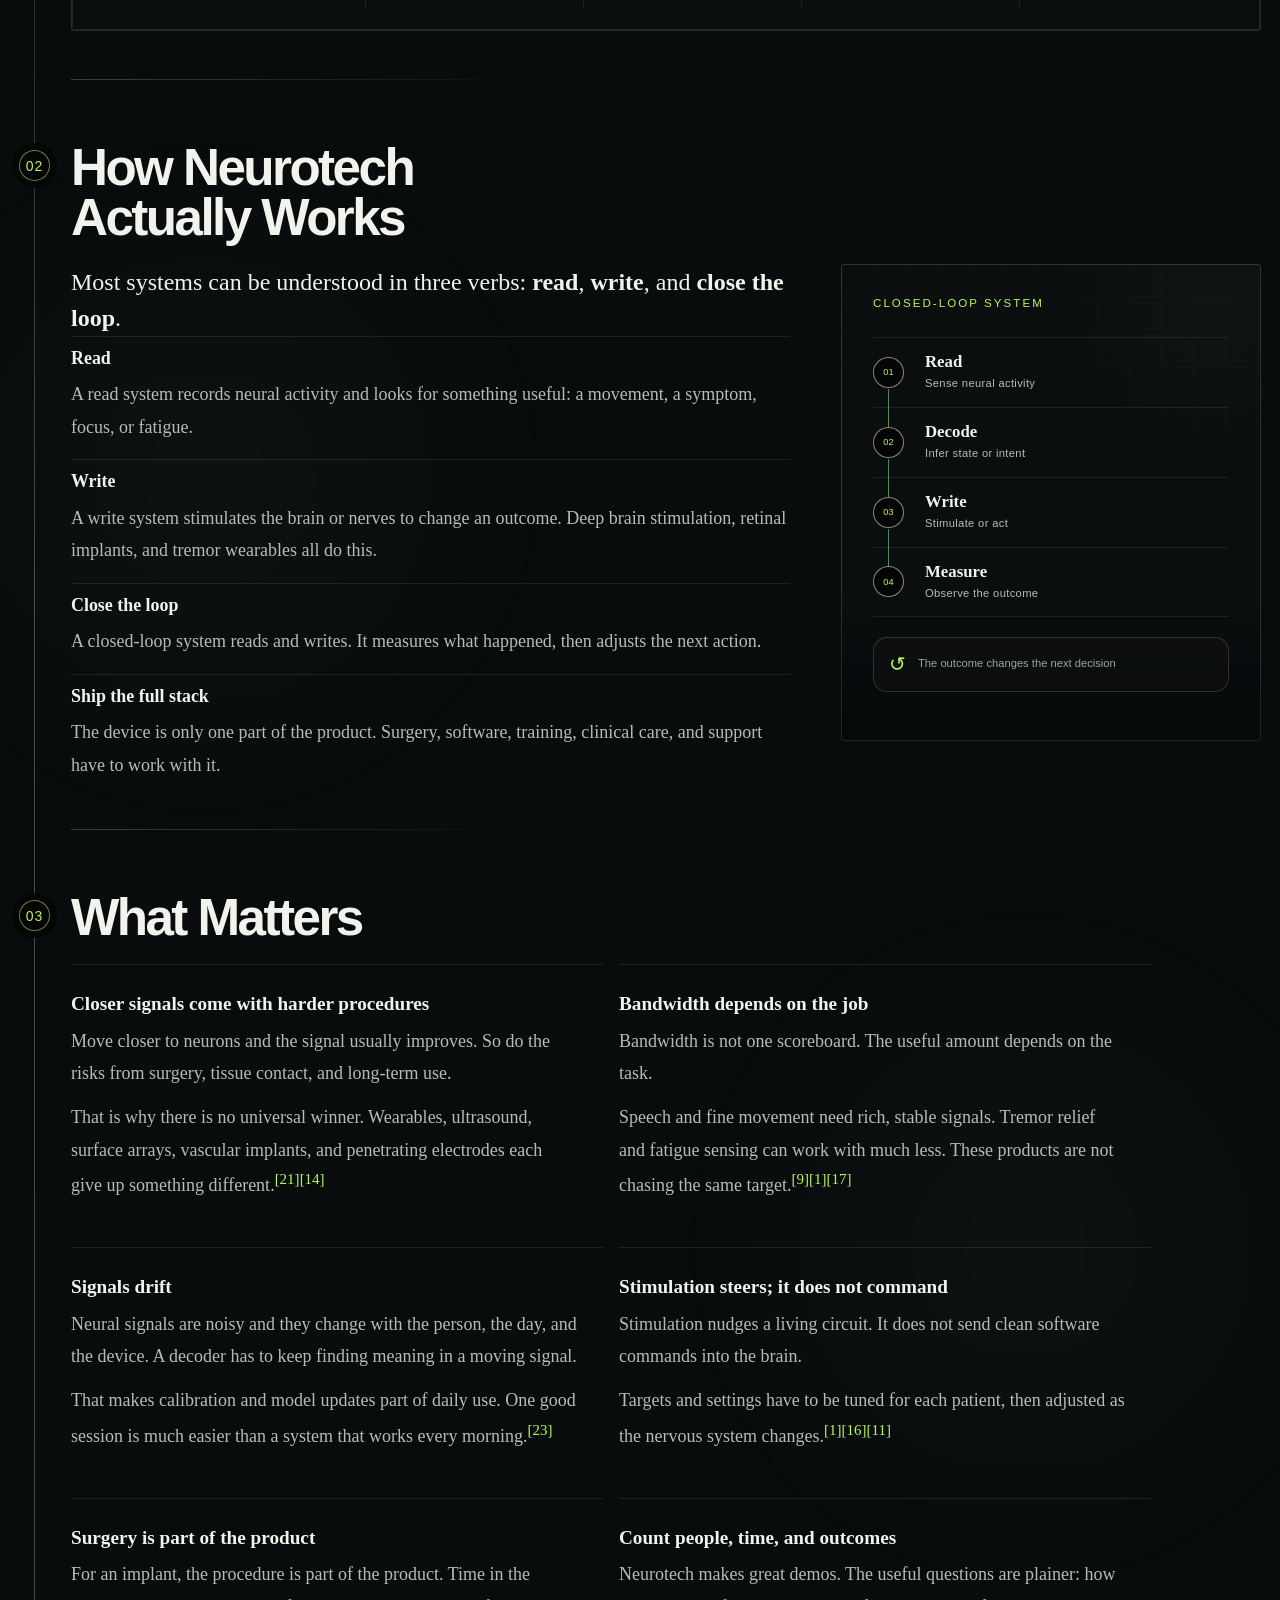
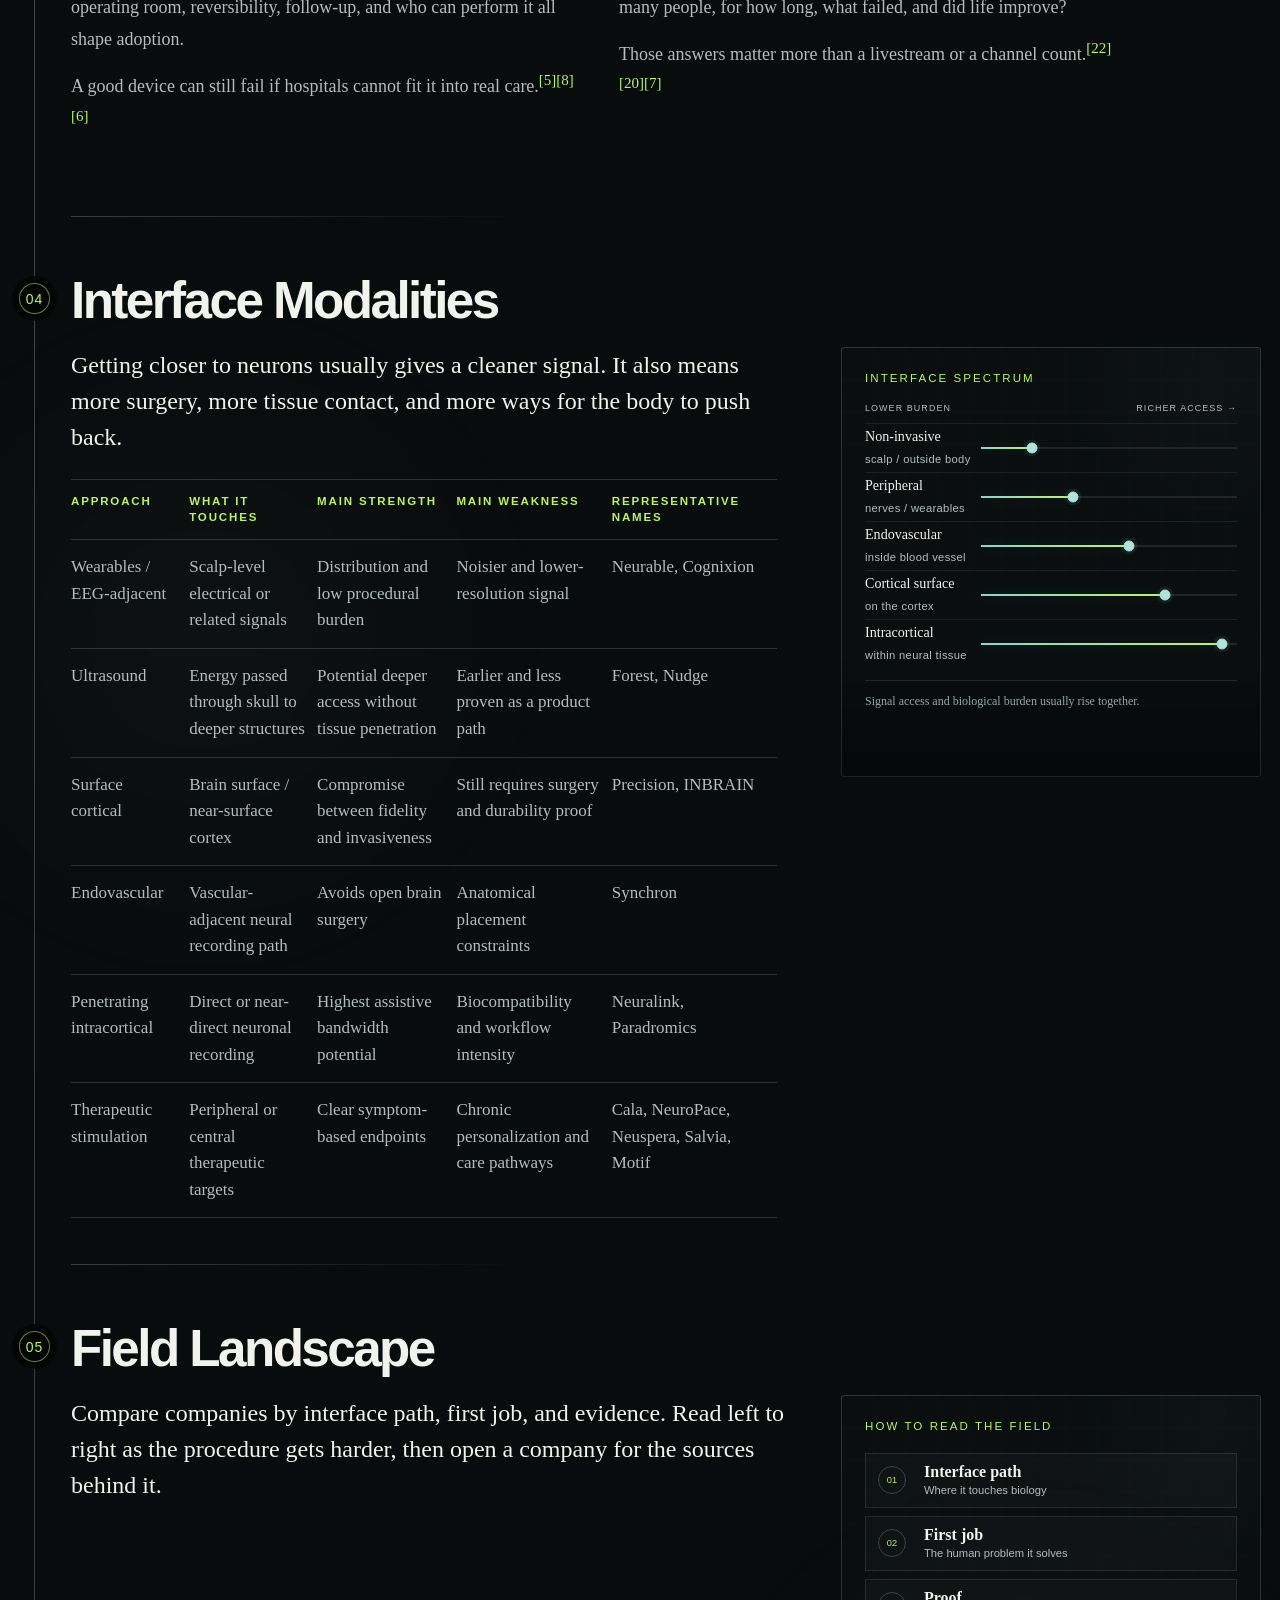
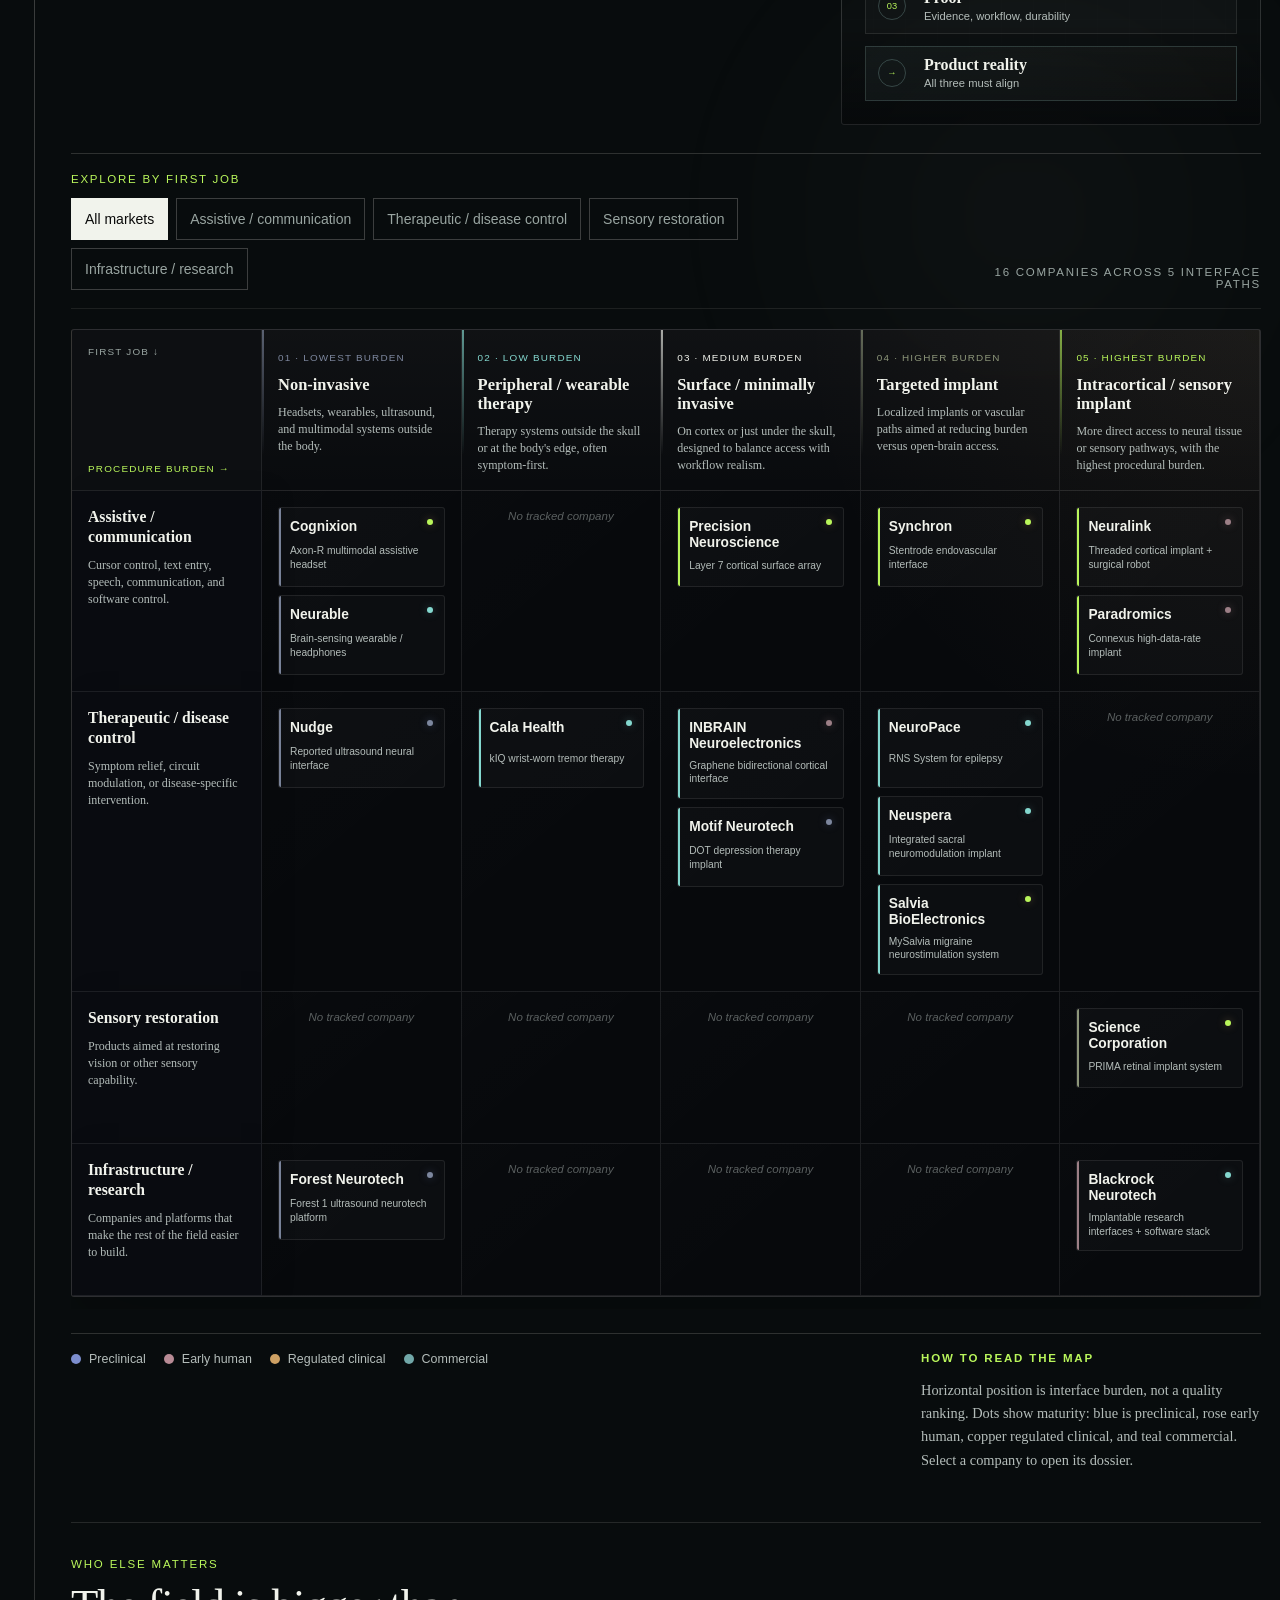
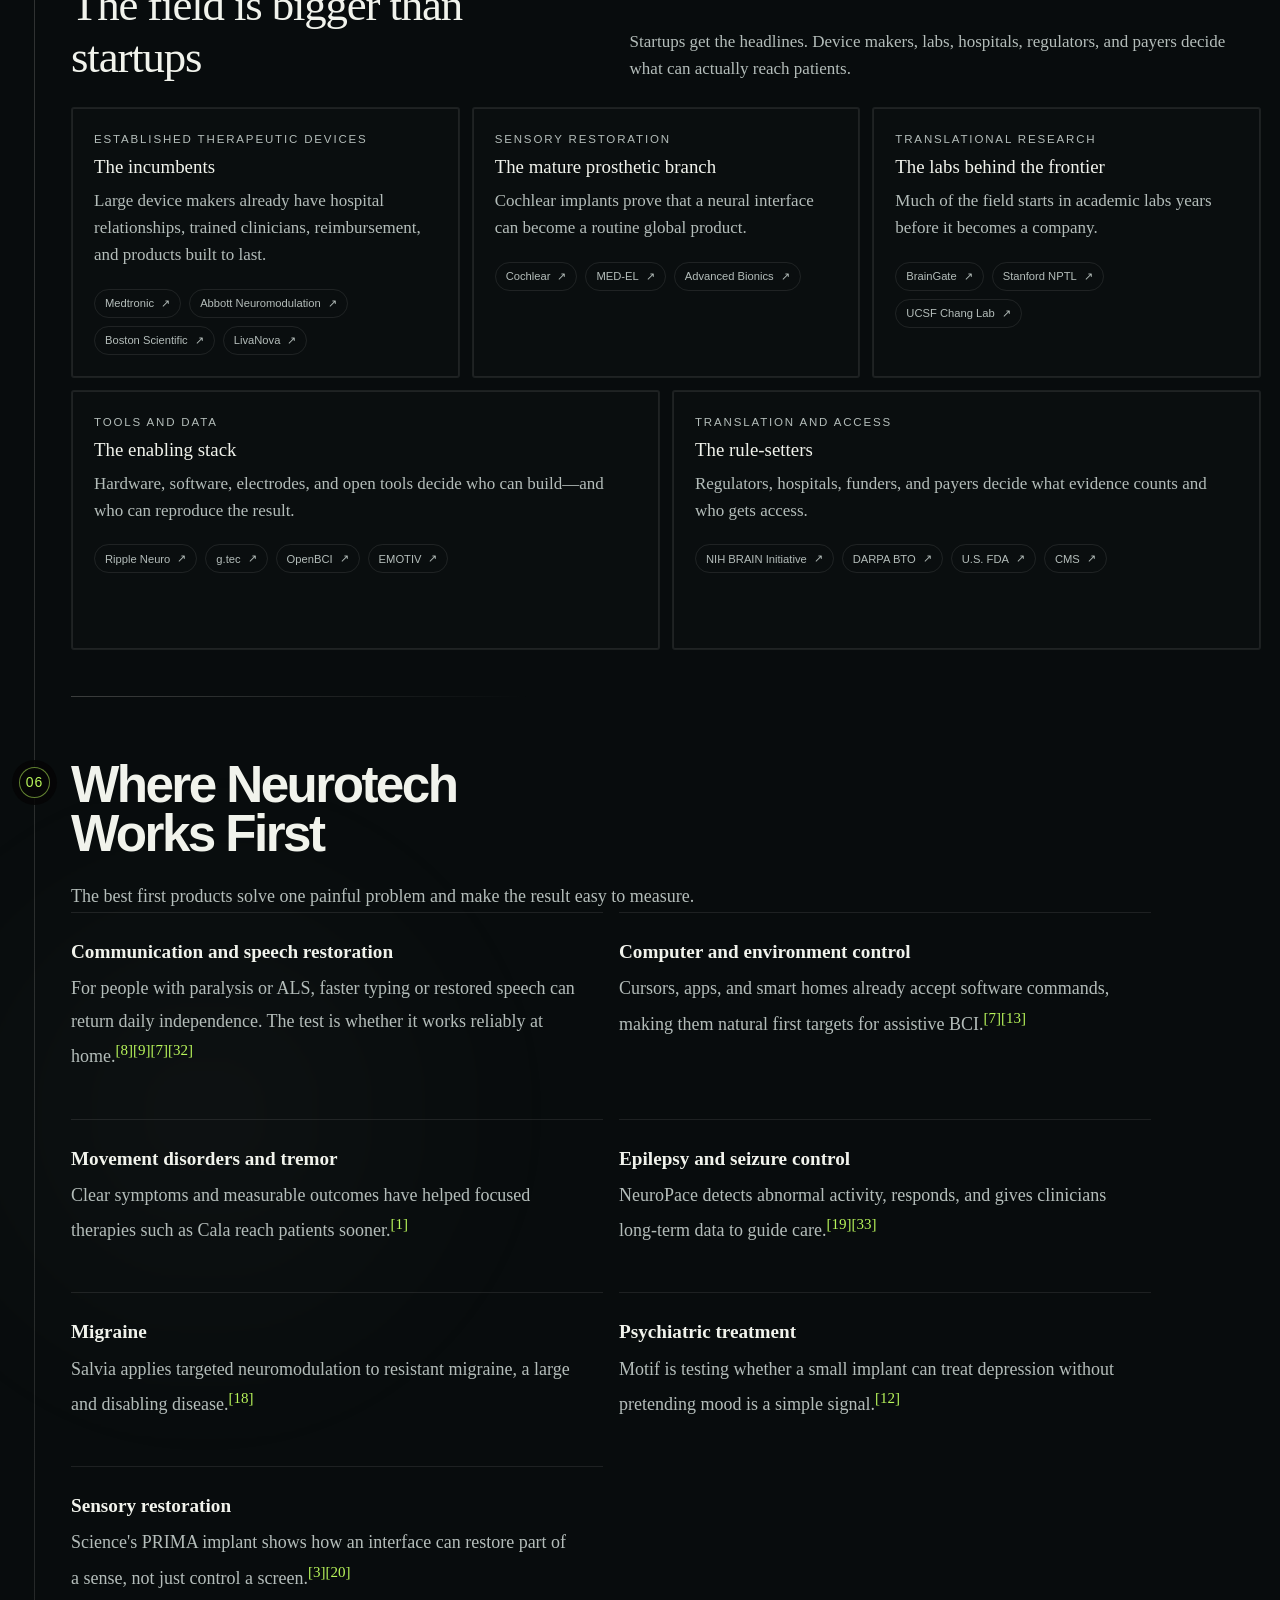
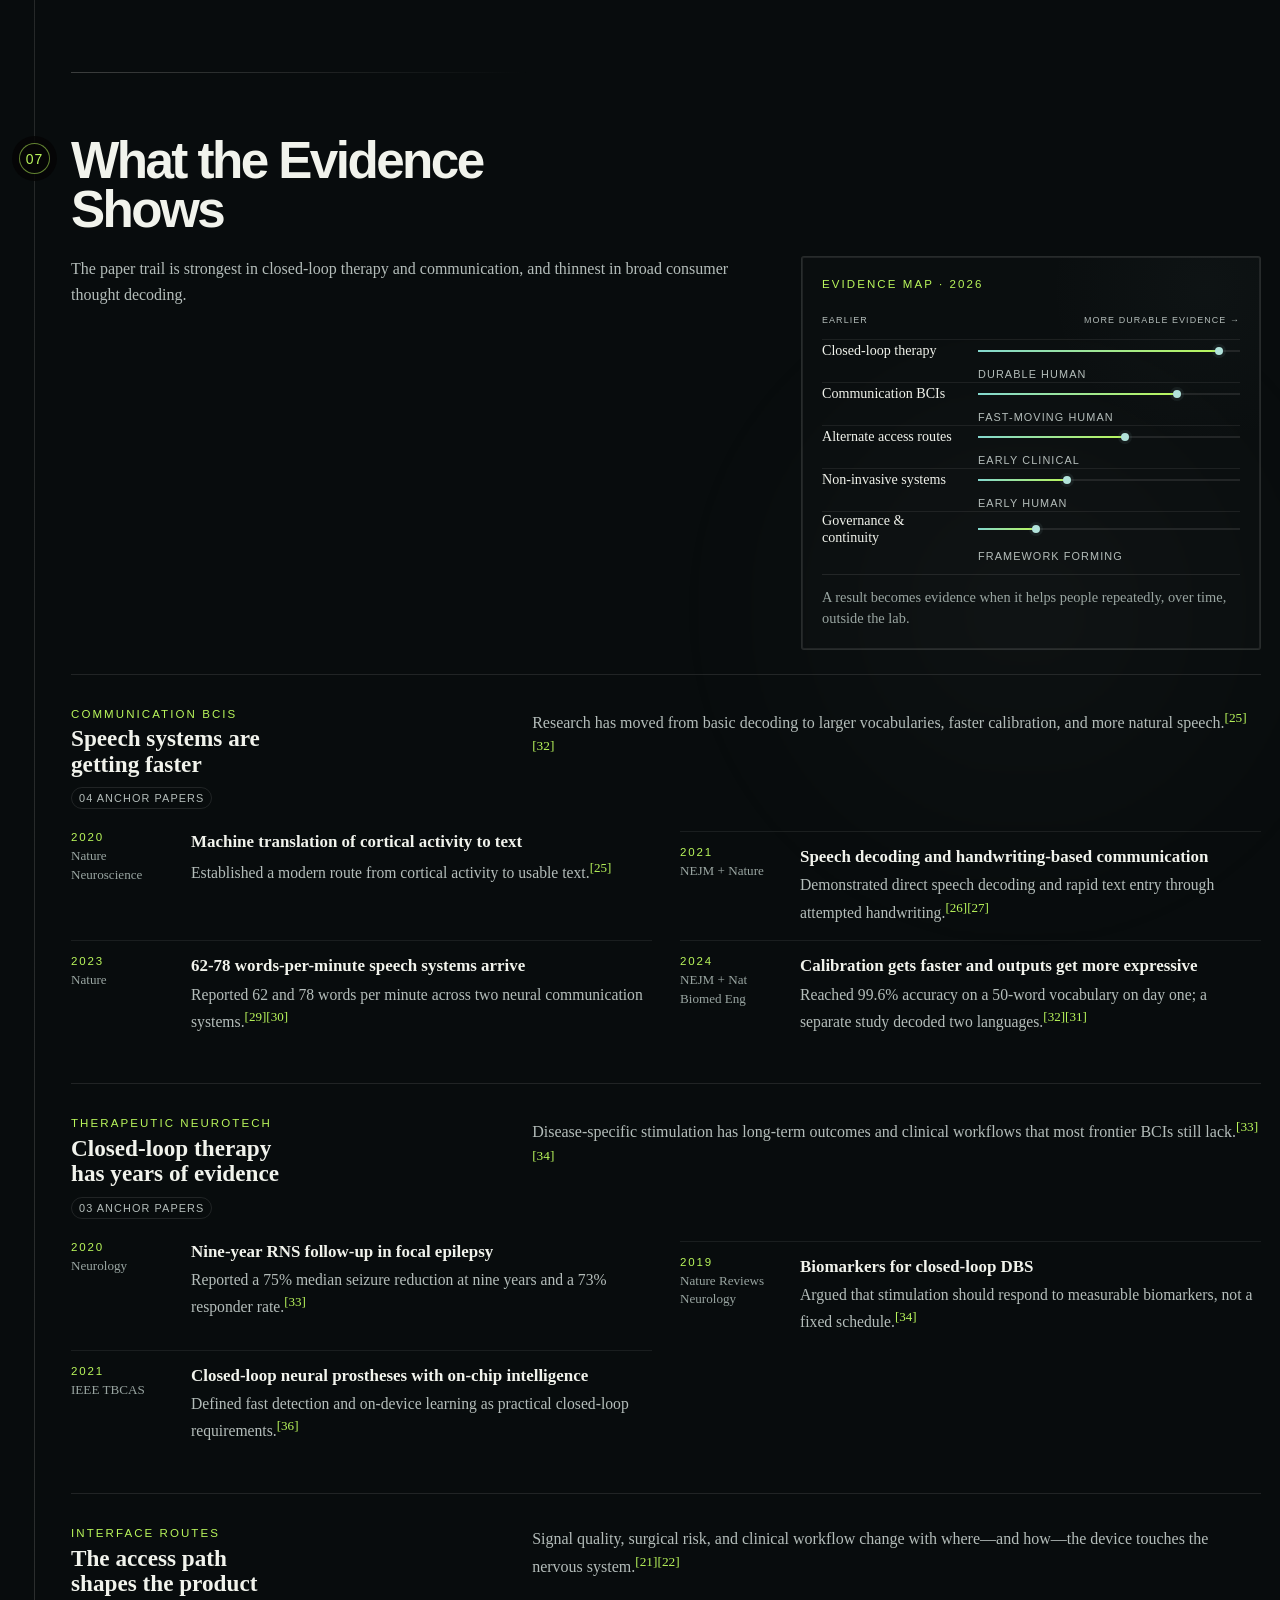
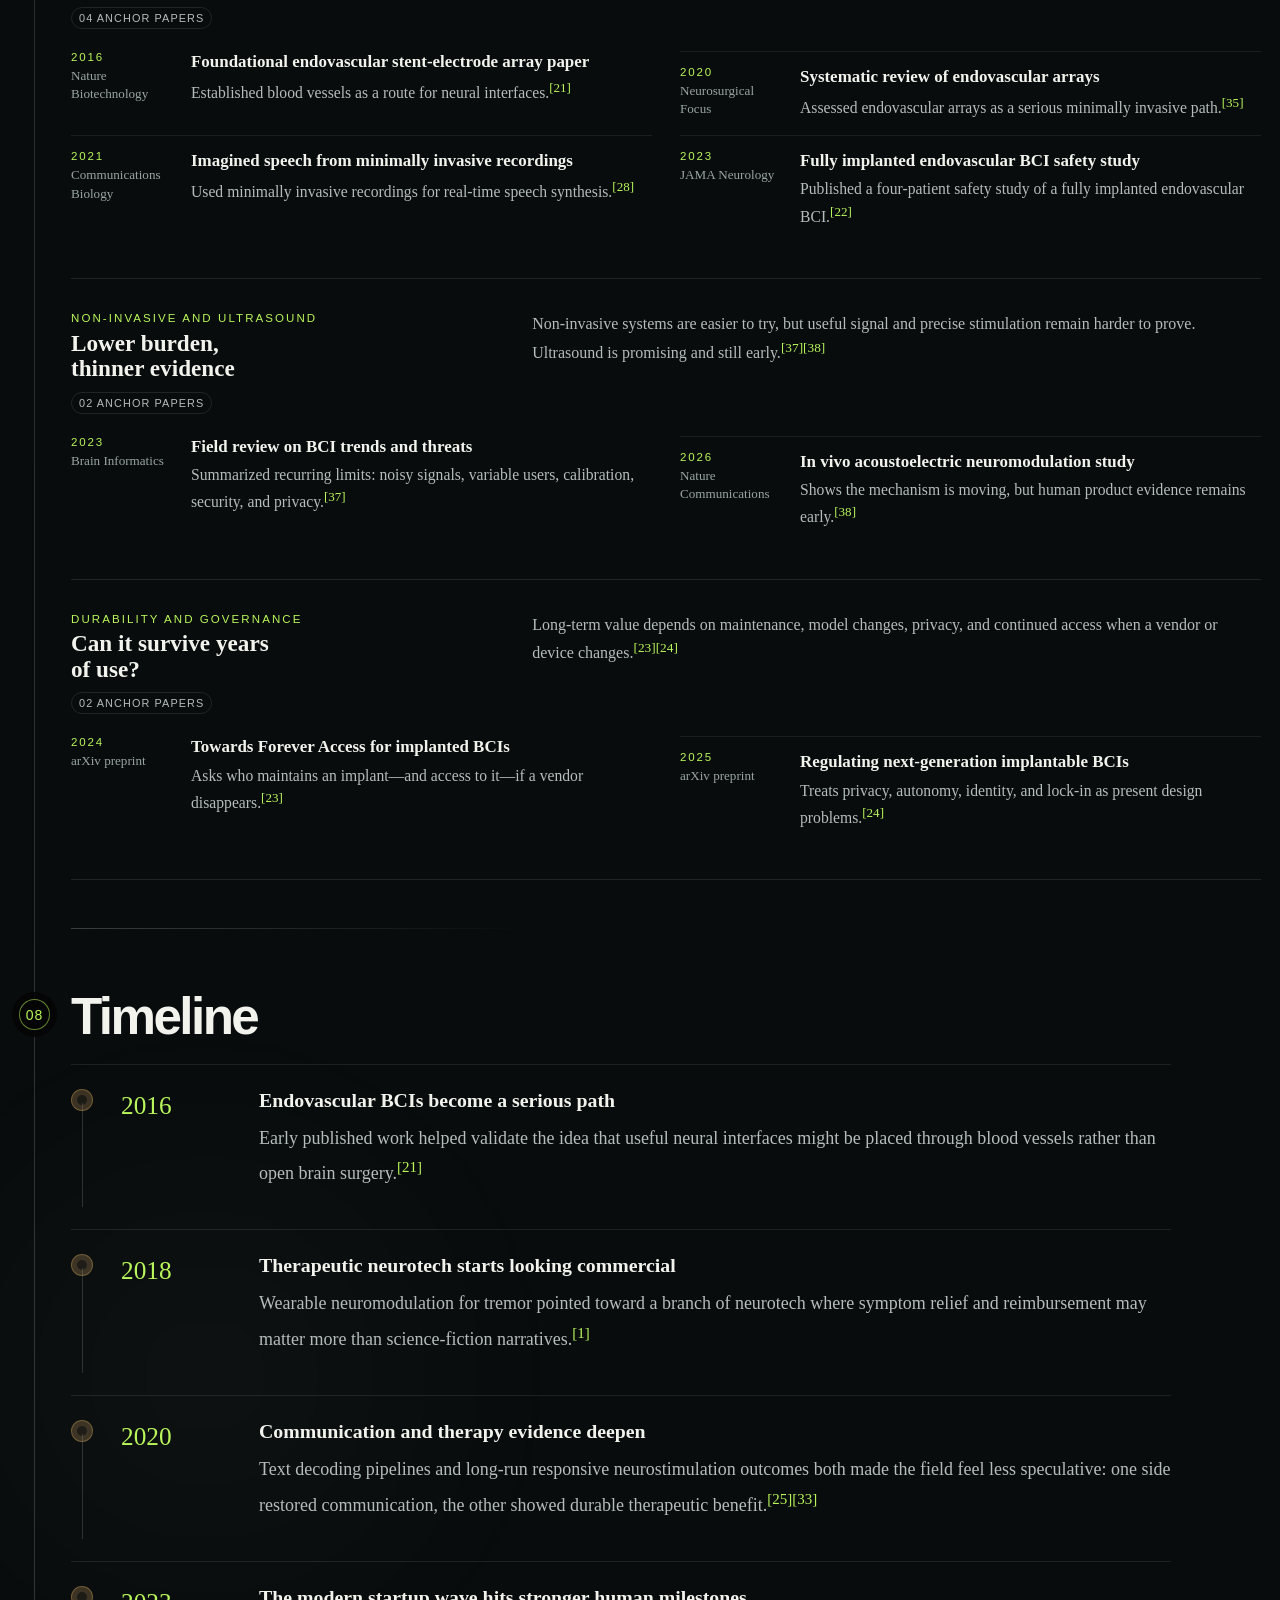
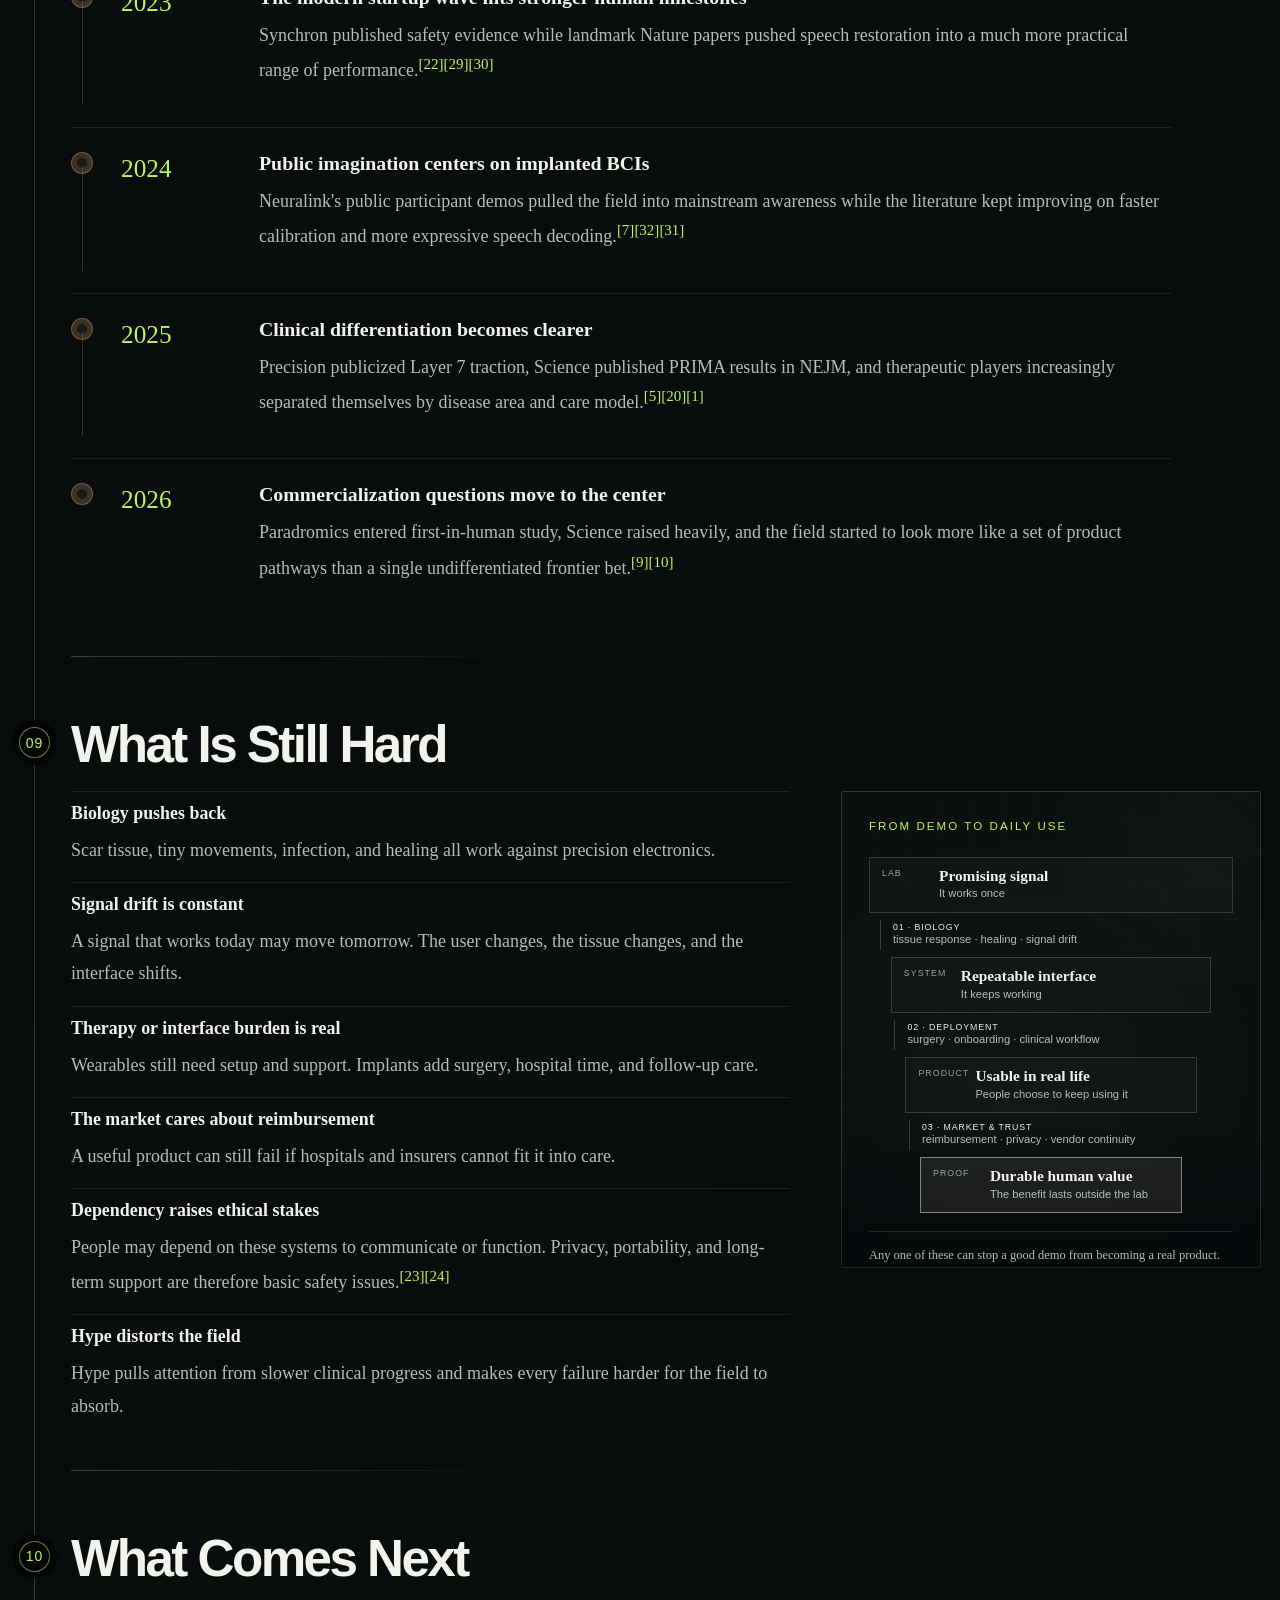
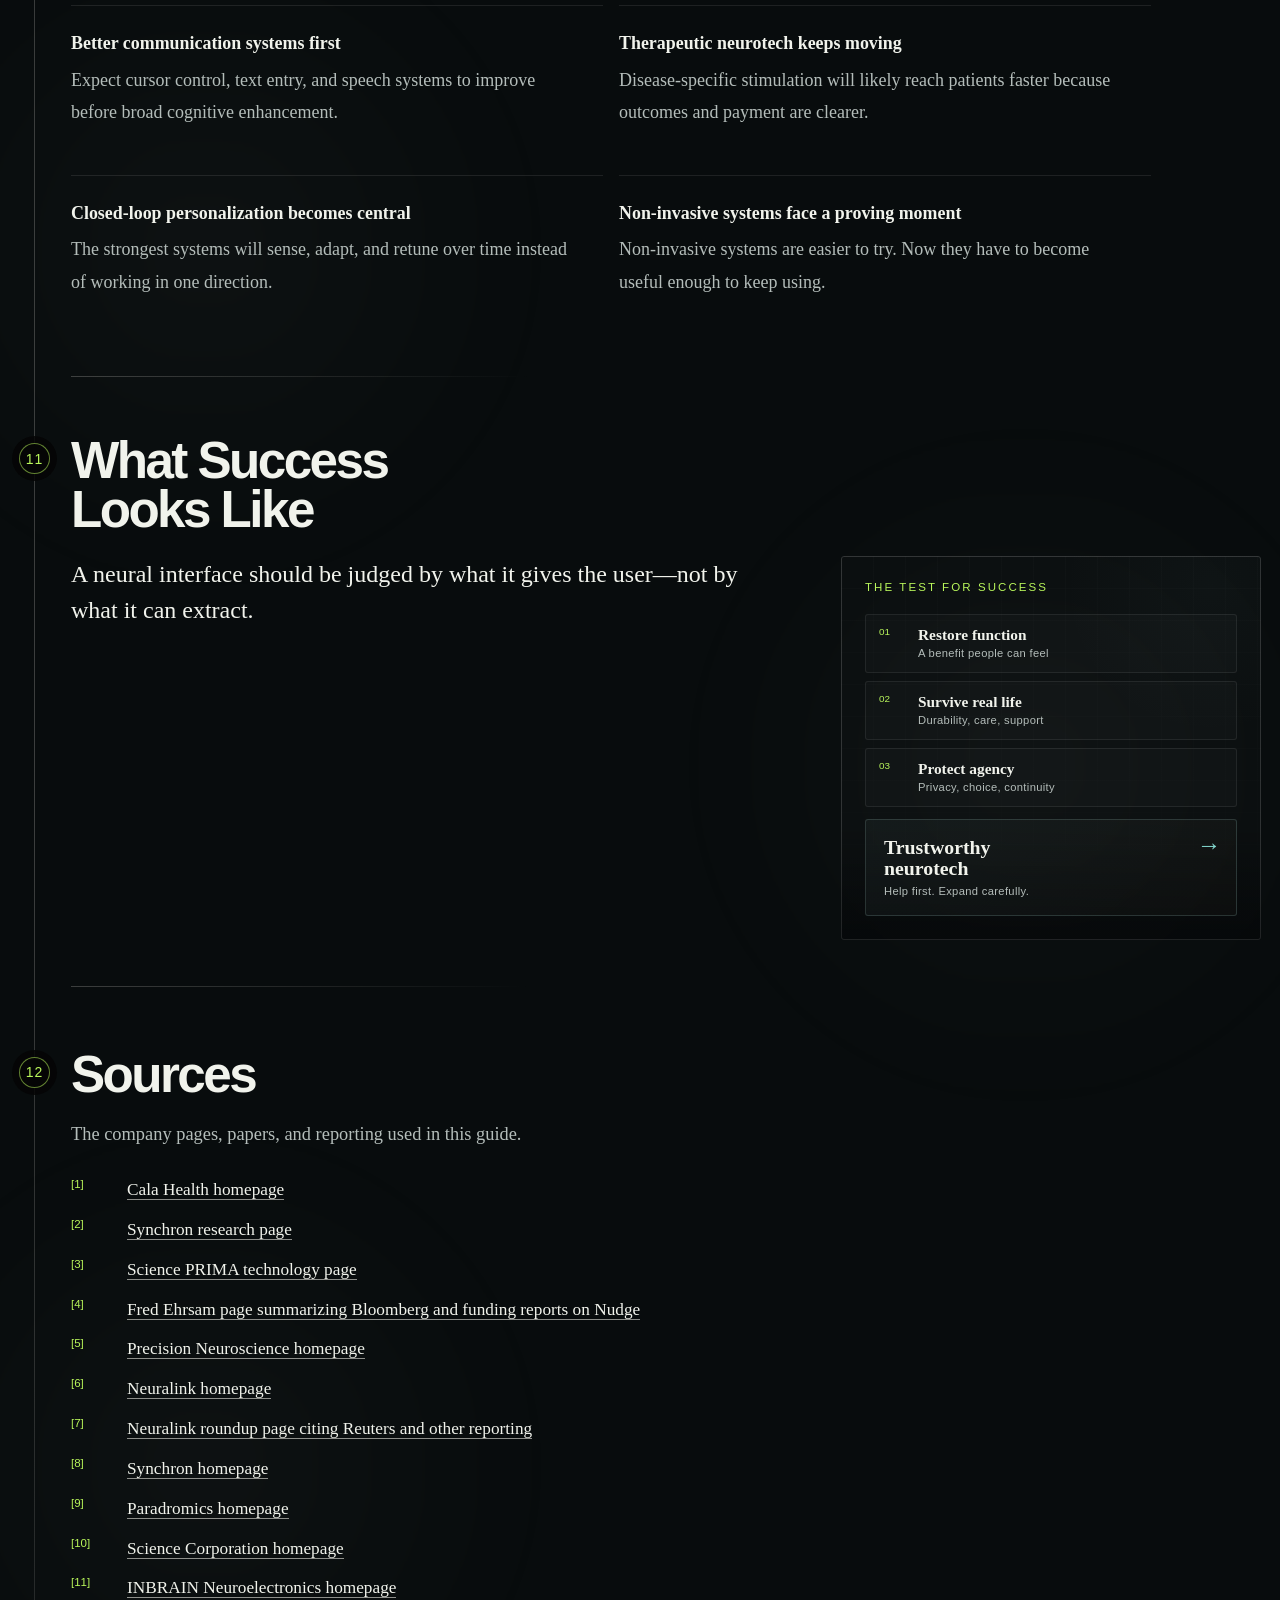
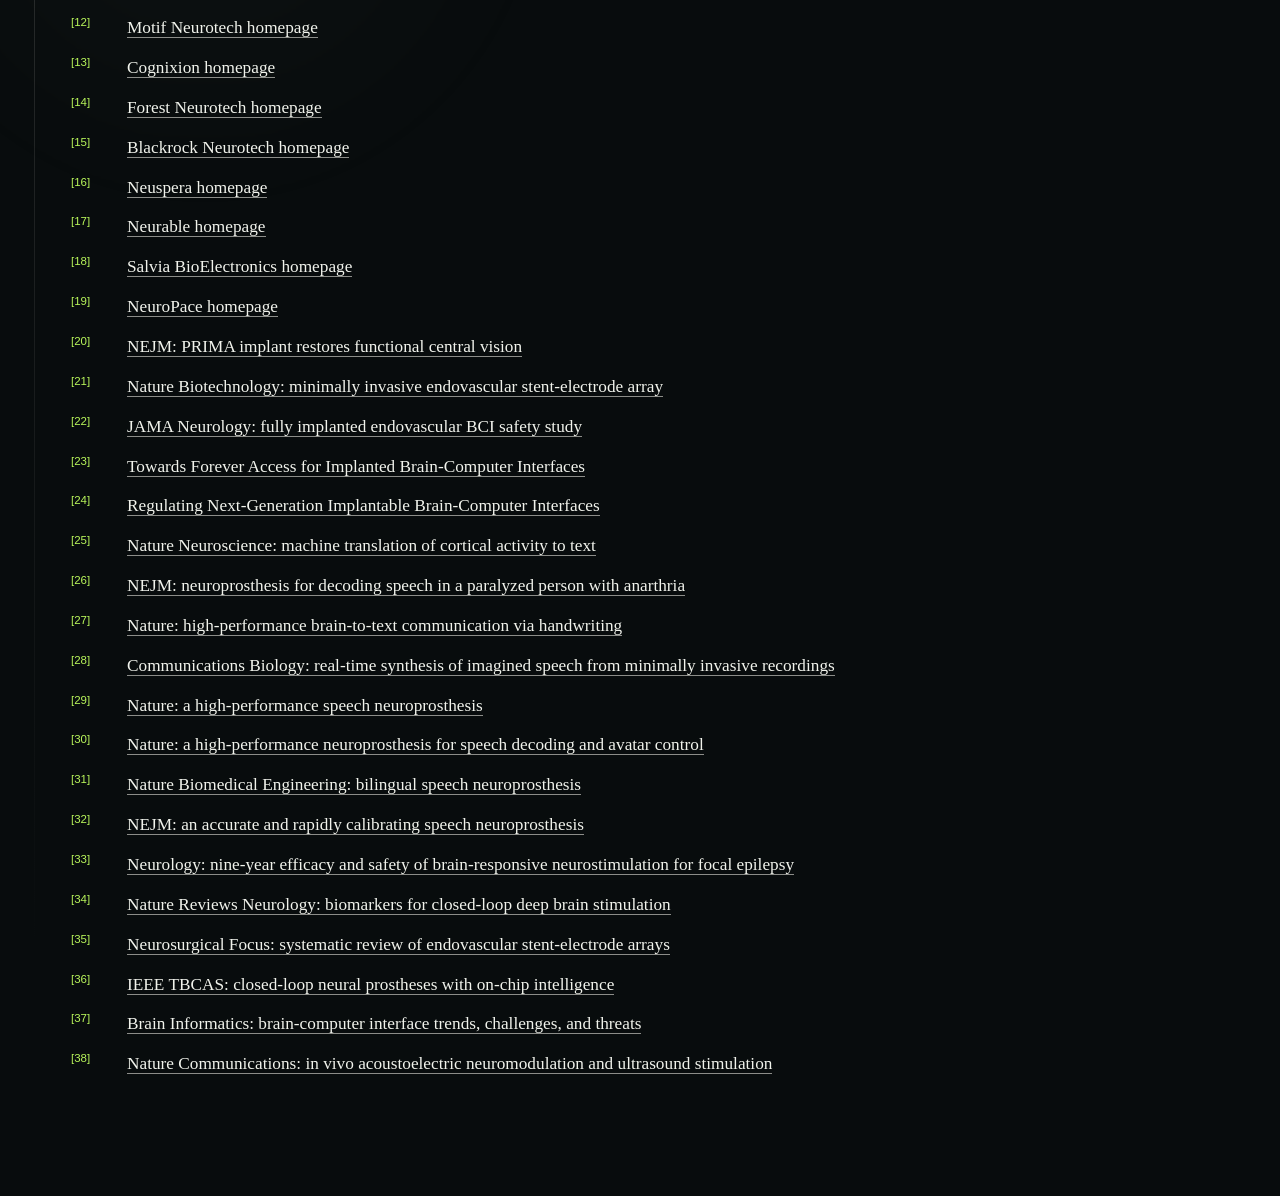
==== commit 1398dbce: "Give field guide an editorial identity and shareable dossiers" ====
--- a/index.html
+++ b/index.html
@@ -16,28 +16,32 @@
       href="https://fonts.googleapis.com/css2?family=Cormorant+Garamond:wght@400;500;600;700&display=swap"
       rel="stylesheet"
     />
-    <link rel="stylesheet" href="styles.css?v=25" />
+    <link rel="stylesheet" href="styles.css?v=26" />
+    <link rel="stylesheet" href="edition.css" />
   </head>
   <body>
+    <a class="skip-link" href="#state-now">Skip to the guide</a>
+    <div class="publication-bar"><a href="#top">THE INTERFACE AGE <span> / FIELD NOTES</span></a><a href="https://github.com/iragupta13">By Ira Gupta ↗</a></div>
     <div class="site-grain" aria-hidden="true"></div>
 
     <header class="site-header" id="top">
       <div class="site-header__inner">
-        <p class="site-kicker">A practical map of neurotechnology</p>
+        <p class="site-kicker">THE NEXT HUMAN INTERFACE</p>
         <div class="hero-layout">
           <div class="hero-copy">
             <h1>The Interface Age</h1>
             <p class="hero-dek">
-              A guide to the machines that read from the nervous system, write back to it, and sometimes do both.
+              The brain is becoming an interface. Here’s your map of who’s building it, what works, and what’s still out of reach.
             </p>
             <div class="hero-meta" aria-label="Guide metadata">
               <span>Updated July 2026</span>
               <span>38 linked sources</span>
               <span>16 company dossiers</span>
             </div>
-            <a class="hero-enter" href="#state-now">
-              Start reading <span aria-hidden="true">↓</span>
+            <a class="hero-enter" href="#market-map">
+              Explore the field <span aria-hidden="true">↓</span>
             </a>
+          <a class="hero-secondary" href="#how-it-works">Understand the technology ↗</a>
           </div>
           <div class="hero-visual" aria-hidden="true">
             <div class="hero-scene">
--- a/edition.css
+++ b/edition.css
@@ -0,0 +1,26 @@
+
+:root { --accent:#b9f65b; --teal:#84d8cf; --ink:#f1f3ec; --muted:#b4bdba; --muted-strong:#99a5a1; --serif:Georgia,serif; }
+body { background:#080c0d; font-size:17px; }
+.site-grain, body::before, body::after { display:none; }
+.publication-bar { width:min(1320px,calc(100% - 48px)); margin:0 auto; padding:25px 0; display:flex; justify-content:space-between; gap:16px; font:13px var(--sans); letter-spacing:.09em; border-bottom:1px solid var(--line); }
+.publication-bar a { text-decoration:none; }.publication-bar span { color:var(--muted-strong); }
+.skip-link { position:fixed; top:-100px; left:20px; z-index:2000; padding:14px; background:var(--accent); color:#080c0d; }.skip-link:focus { top:10px; }
+.site-header { margin-top:0; }.site-header__inner { border:0; border-radius:0; box-shadow:none; padding:50px 26px 44px; background:none; }.site-header__inner::before,.site-header__inner::after { display:none; }
+.site-kicker { font-size:13px; letter-spacing:.18em; }
+.hero-layout { grid-template-columns:1fr 1fr; min-height:560px; gap:24px; }
+.hero-copy h1 { font-size:clamp(64px,8vw,116px); line-height:.94; max-width:7ch; font-weight:500; letter-spacing:-.07em; }
+.hero-dek { font-family:var(--sans); font-size:20px; line-height:1.6; max-width:36ch; color:var(--muted); }
+.hero-meta { font-size:13px; }.hero-meta span { font-size:13px; }
+.hero-enter { display:inline-flex; padding:16px 22px; border:1px solid var(--accent); background:var(--accent); color:#101608; border-radius:3px; font:600 16px var(--sans); text-decoration:none; margin-top:24px; gap:24px; }
+.hero-secondary { display:block; width:fit-content; margin-top:20px; font:14px var(--sans); text-underline-offset:5px; color:var(--muted); }
+.hero-scene { border-radius:0; }.hero-visual p { color:var(--accent); font-size:13px; letter-spacing:.24em; }
+.chapter-rail { background:rgba(8,12,13,.96); backdrop-filter:blur(20px); }.chapter-rail a { font-size:14px; }
+.chapter { scroll-margin-top:100px; }.chapter-heading h2 { font-family:var(--sans); font-size:clamp(32px,4vw,54px); letter-spacing:-.05em; }
+.chapter-number { color:var(--accent); font-size:14px; }.chapter-copy p { font-size:18px; line-height:1.8; }.chapter-copy .lead { font-size:24px; line-height:1.5; }
+.filter-chip { font-size:14px; min-height:42px; }.landscape-company { min-height:80px; transition:transform .18s,border-color .18s; }.landscape-company:hover { transform:translateY(-3px); border-color:var(--accent); }
+a:focus-visible,button:focus-visible { outline:2px solid var(--accent); outline-offset:4px; }
+@media(max-width:760px) { .publication-bar { width:calc(100% - 32px); font-size:12px; }.publication-bar span { display:none; }.hero-layout { grid-template-columns:1fr; min-height:auto; }.site-header__inner { padding:32px 8px; }.hero-copy h1 { font-size:76px; }.hero-dek { font-size:18px; }.hero-visual { max-height:380px; overflow:hidden; }.chapter-copy .lead { font-size:21px; } }
+@media(prefers-reduced-motion:reduce) { html { scroll-behavior:auto; } *,*::before,*::after { animation:none!important; transition:none!important; } }
+
+.dossier-share { display:flex; align-items:center; gap:16px; padding:24px 0; font:14px var(--sans); }
+.dossier-share button { background:var(--accent); border:0; color:#11180b; padding:14px 18px; font:600 14px var(--sans); border-radius:4px; cursor:pointer; }
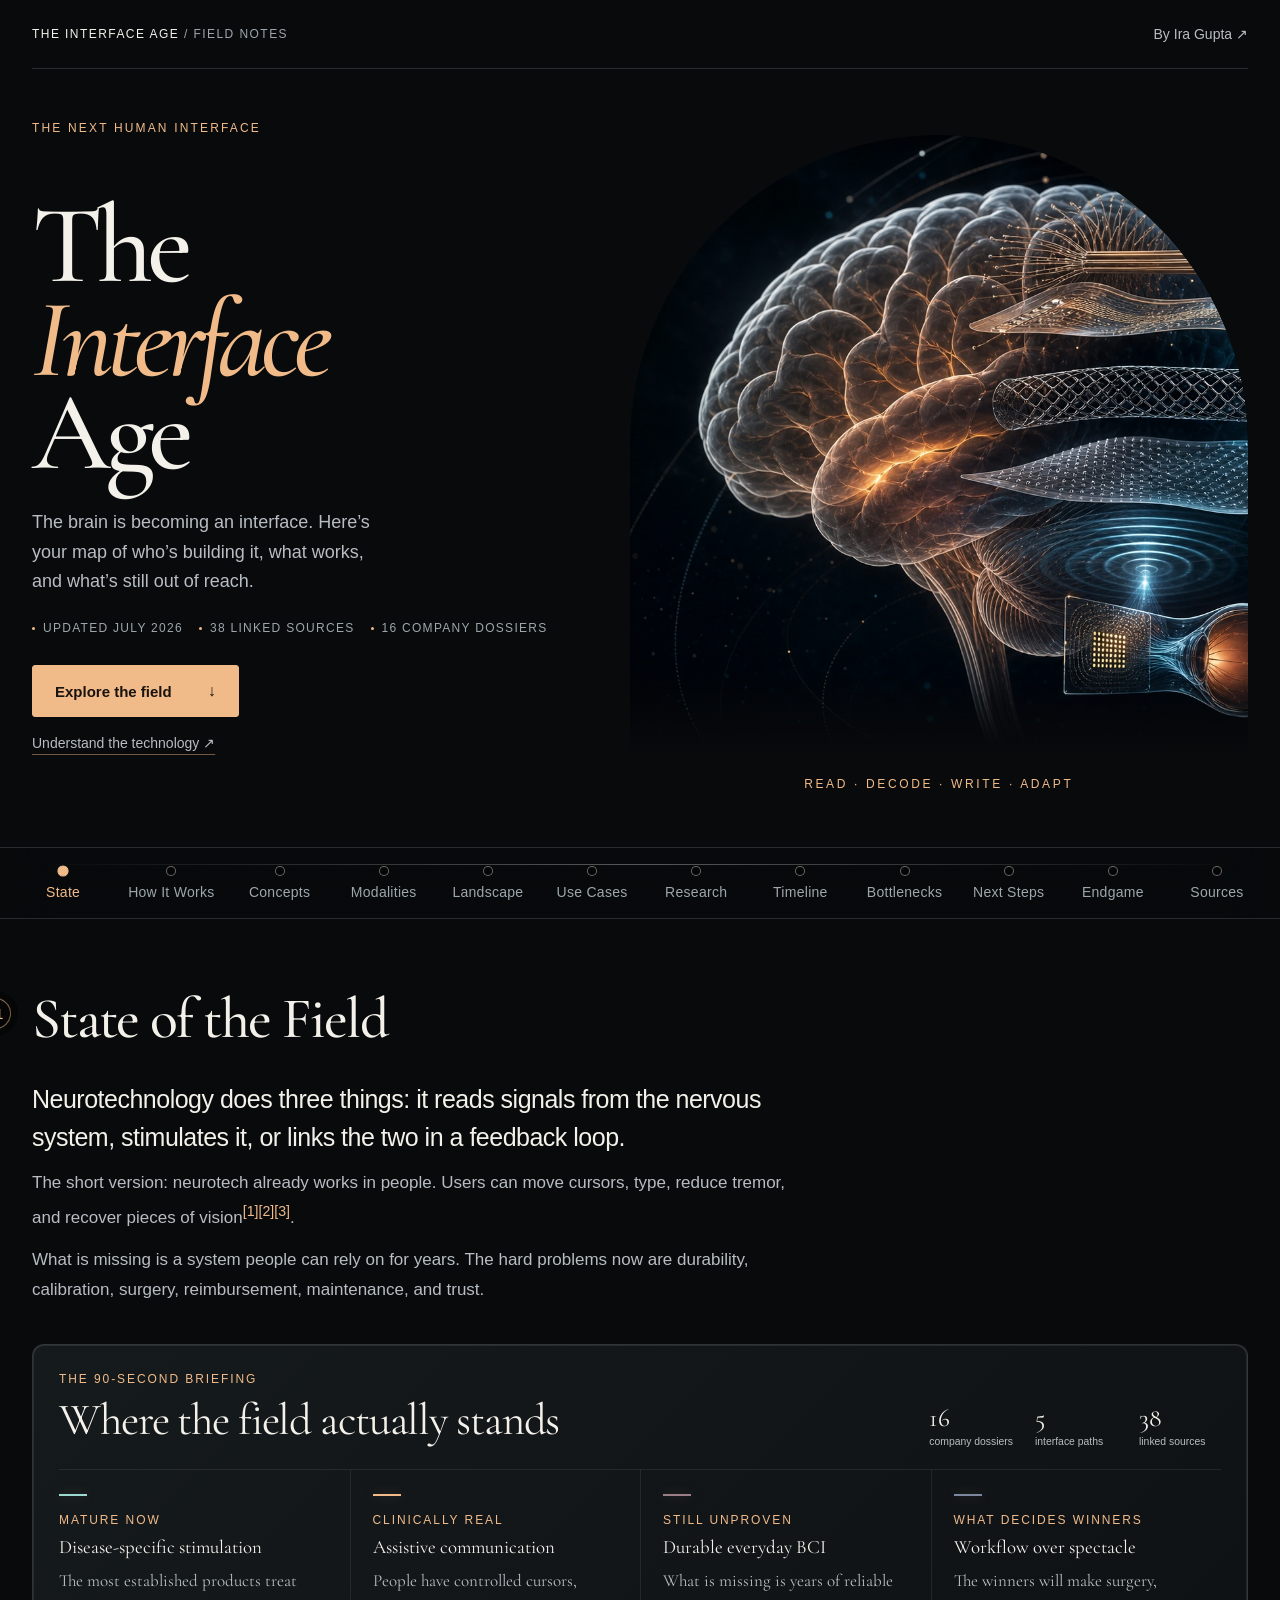
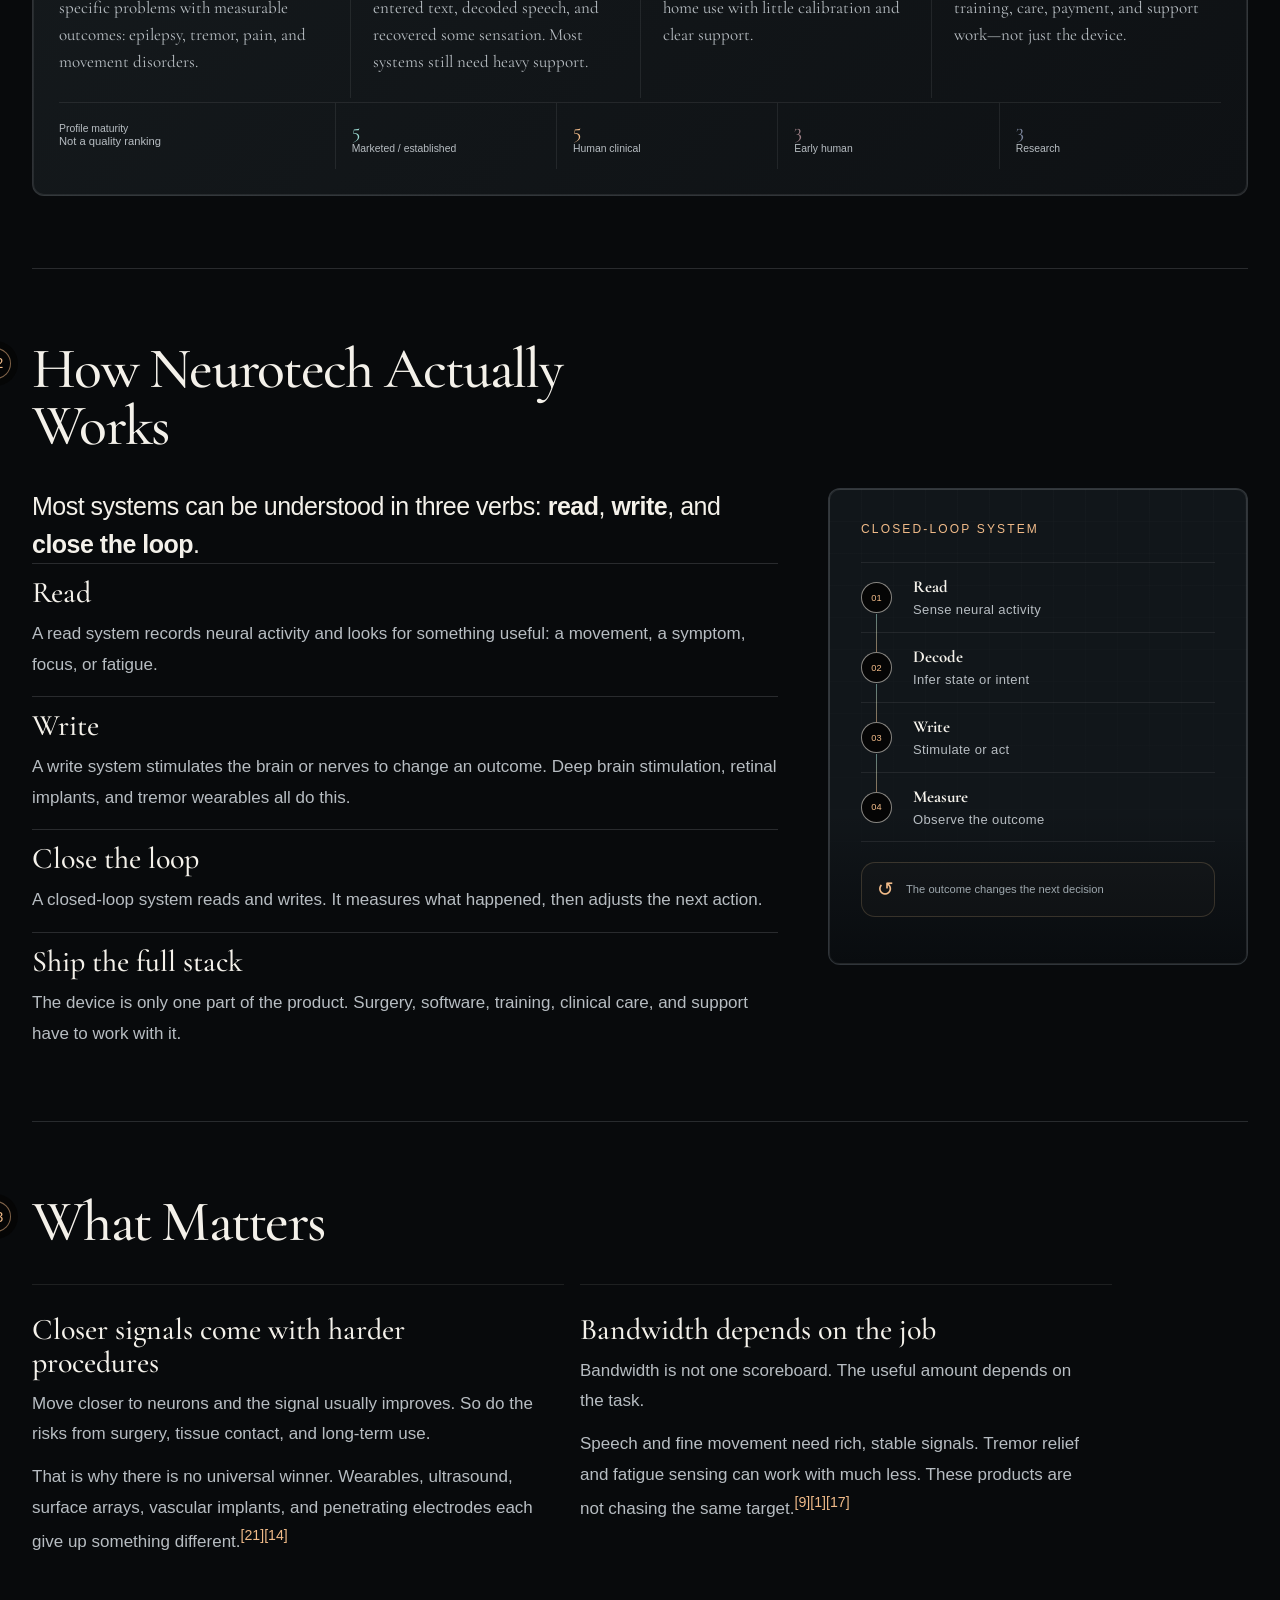
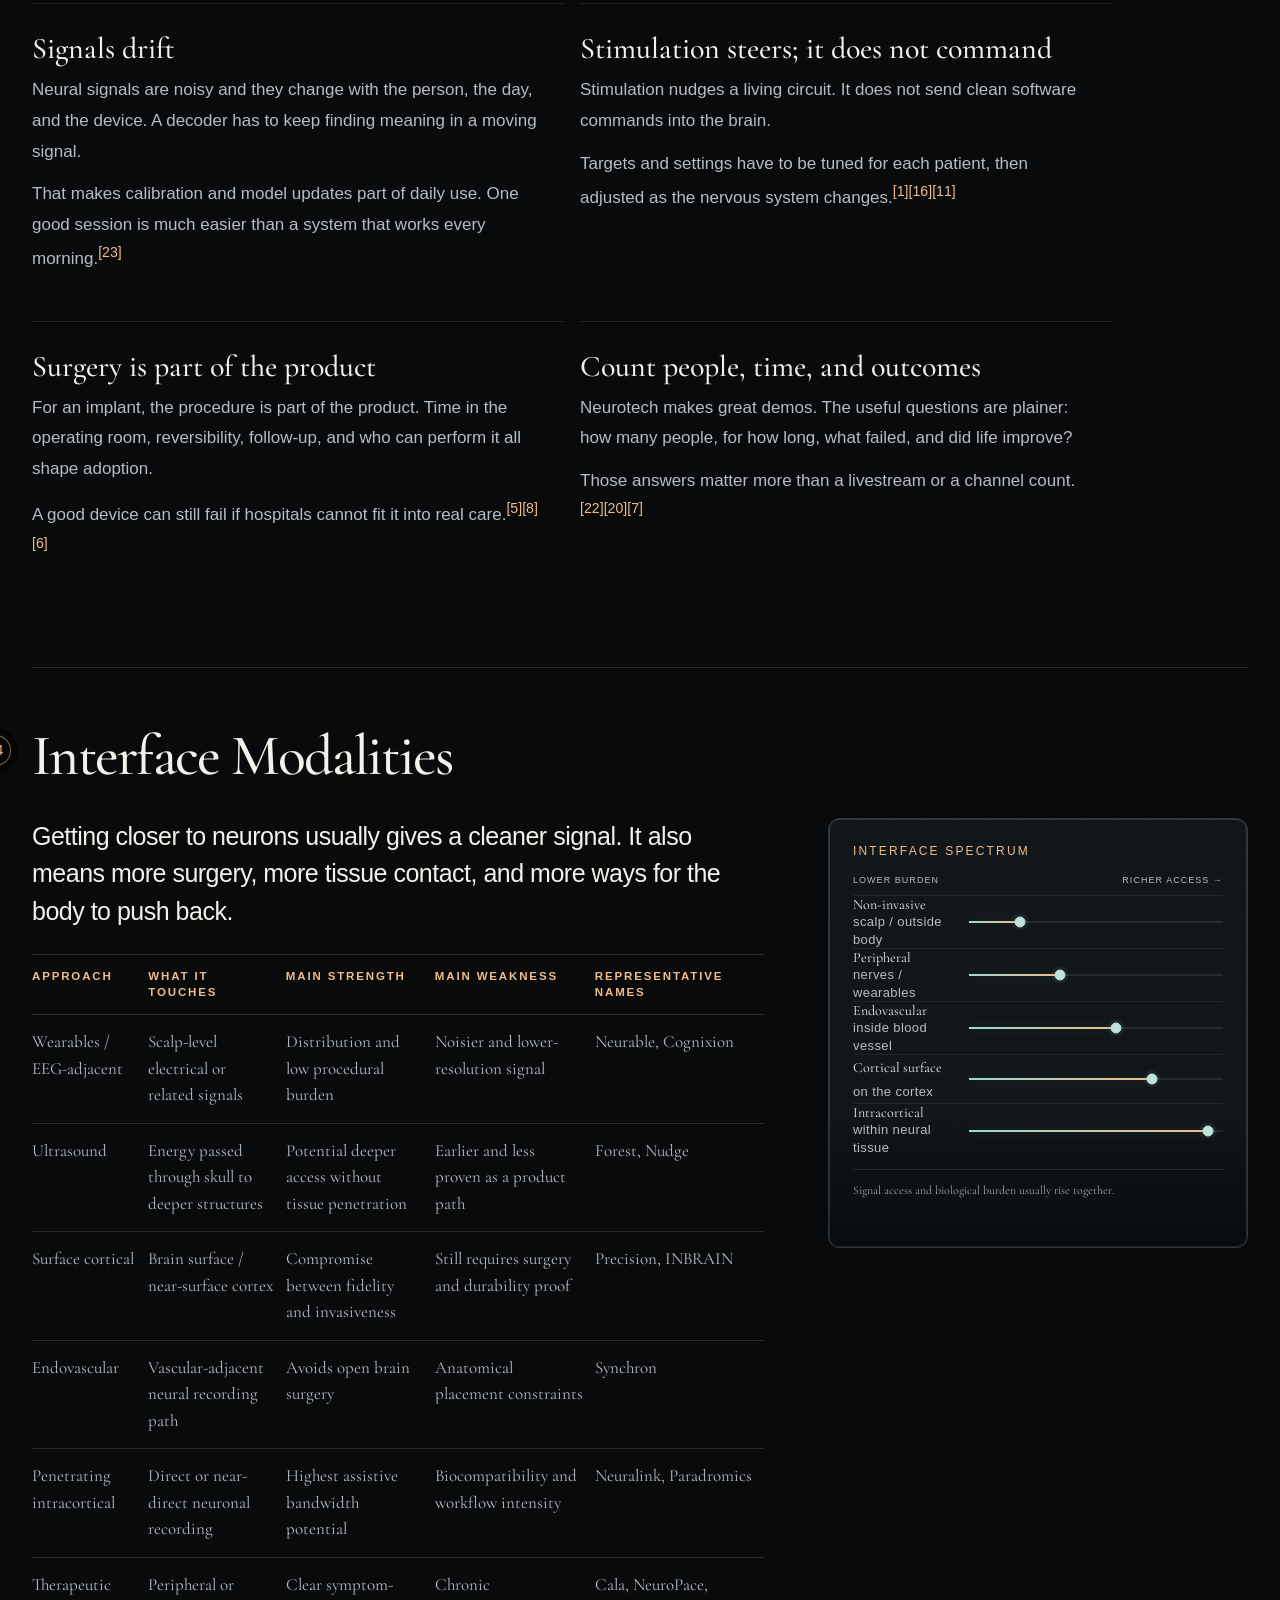
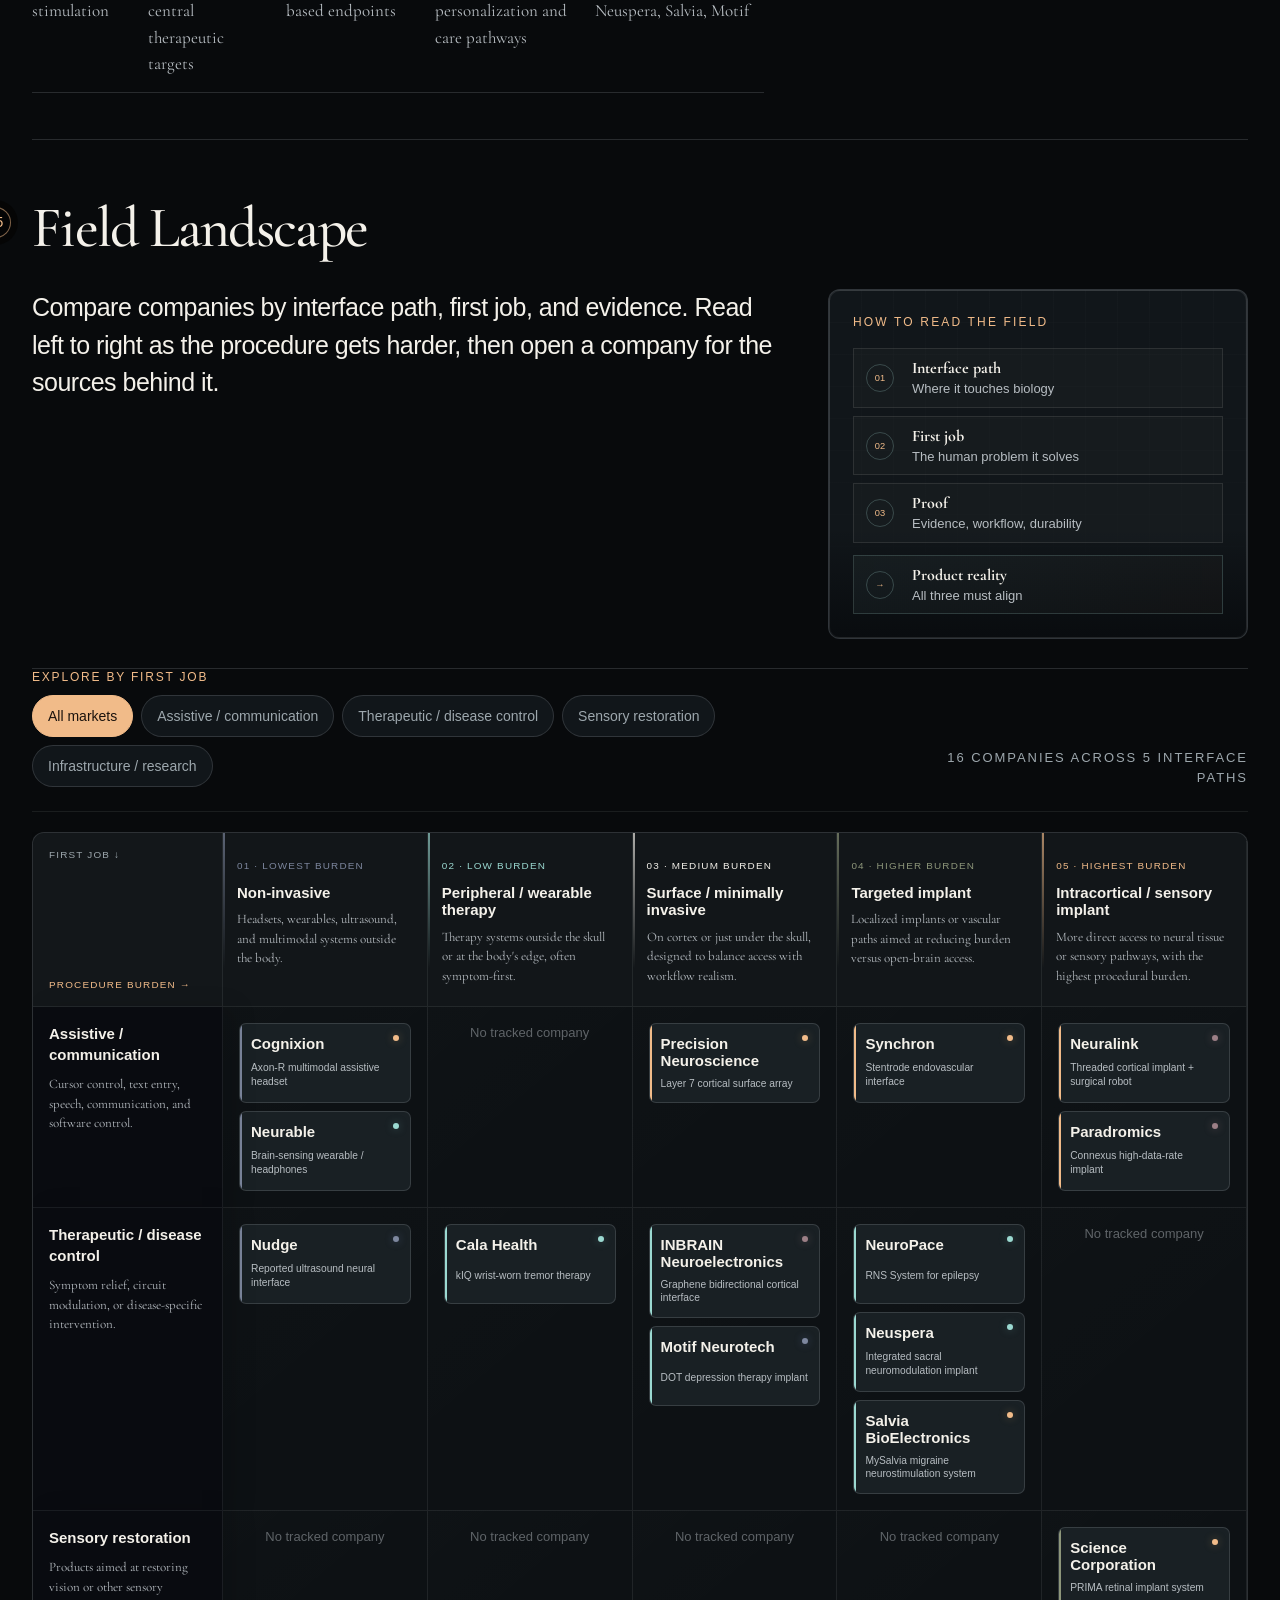
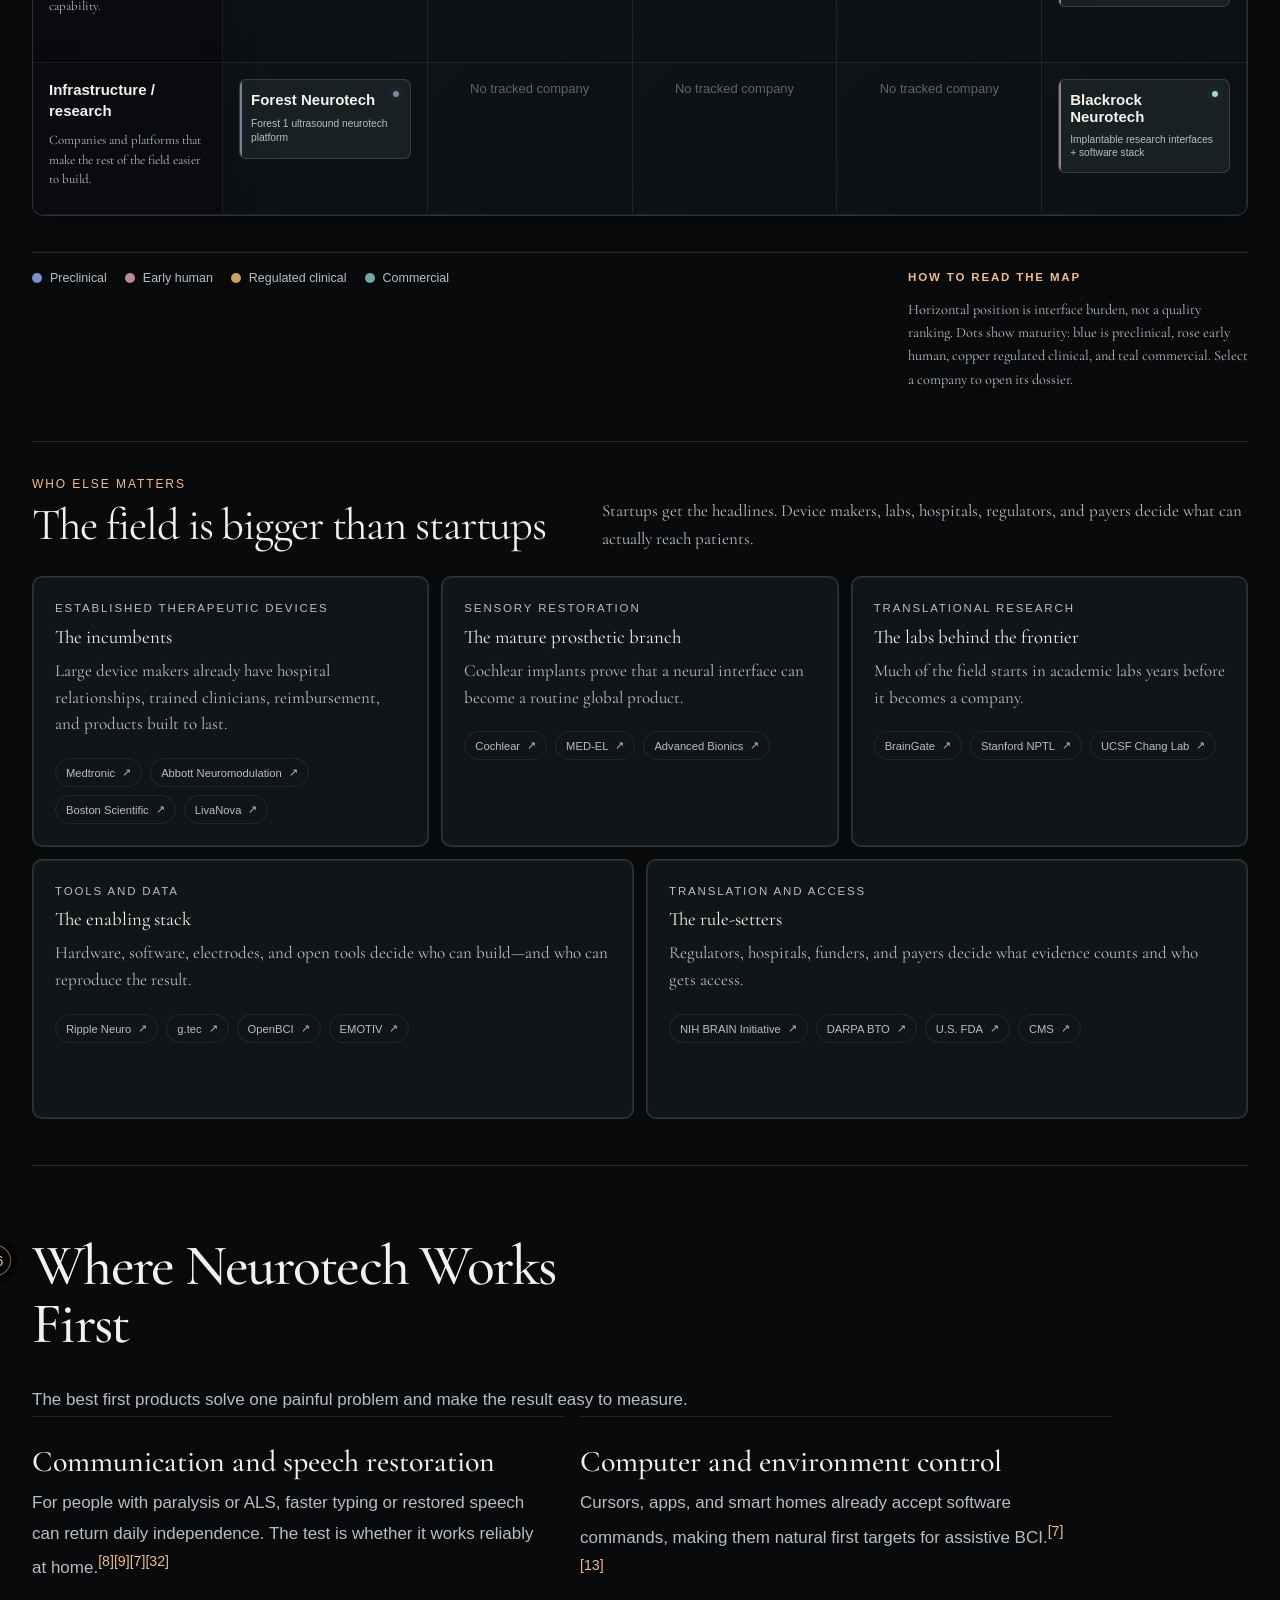
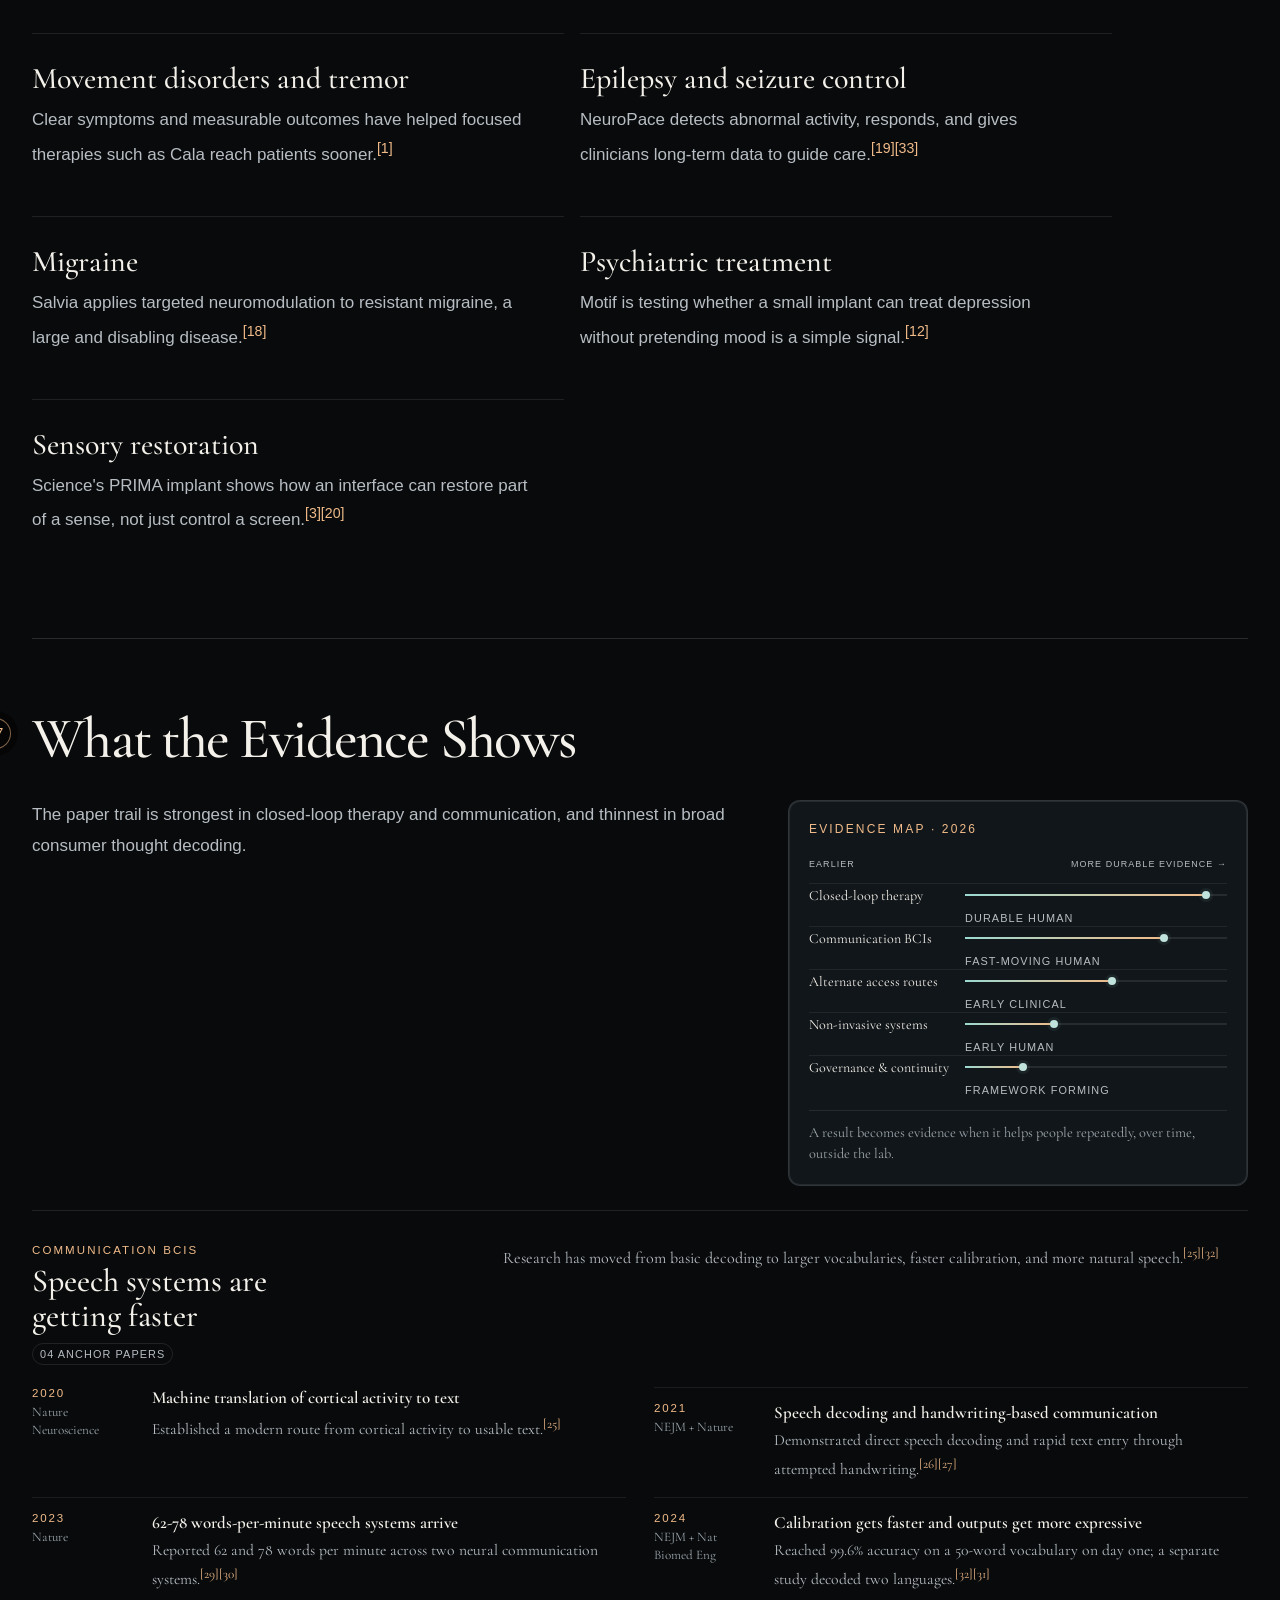
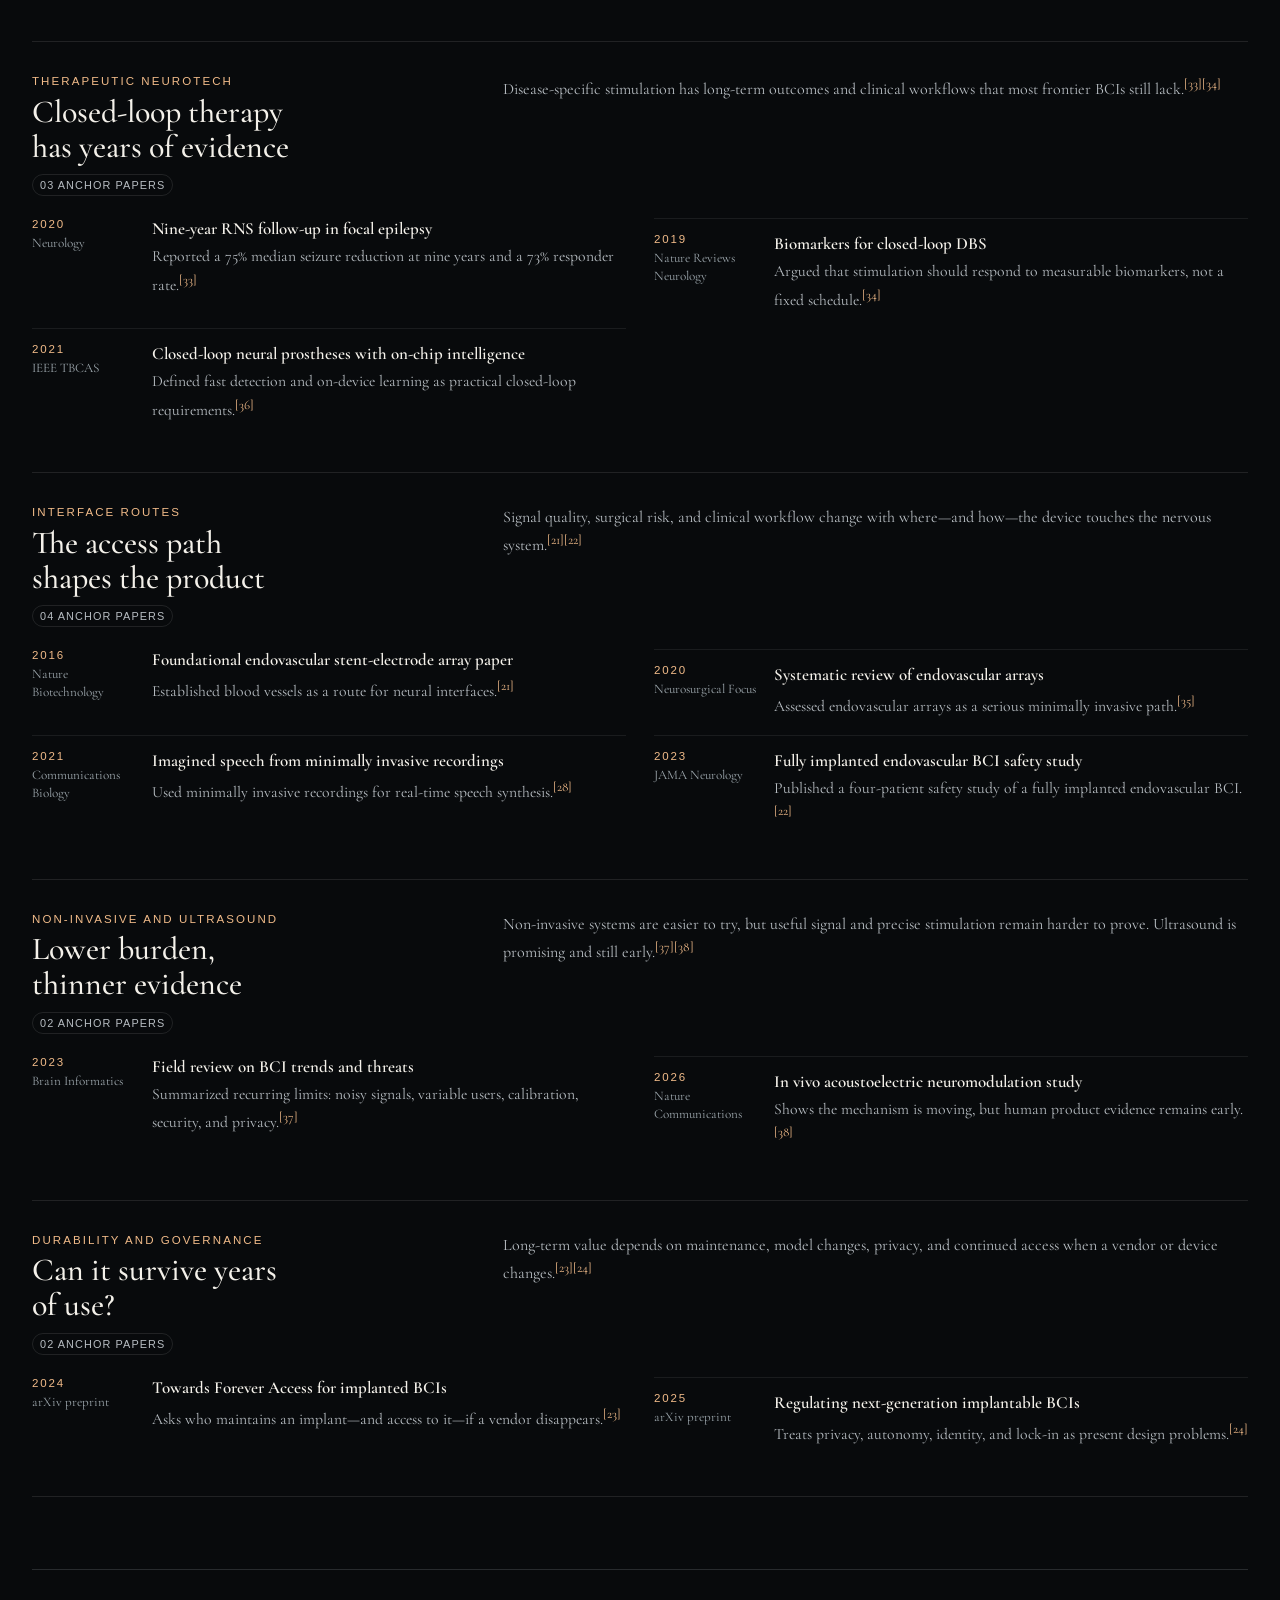
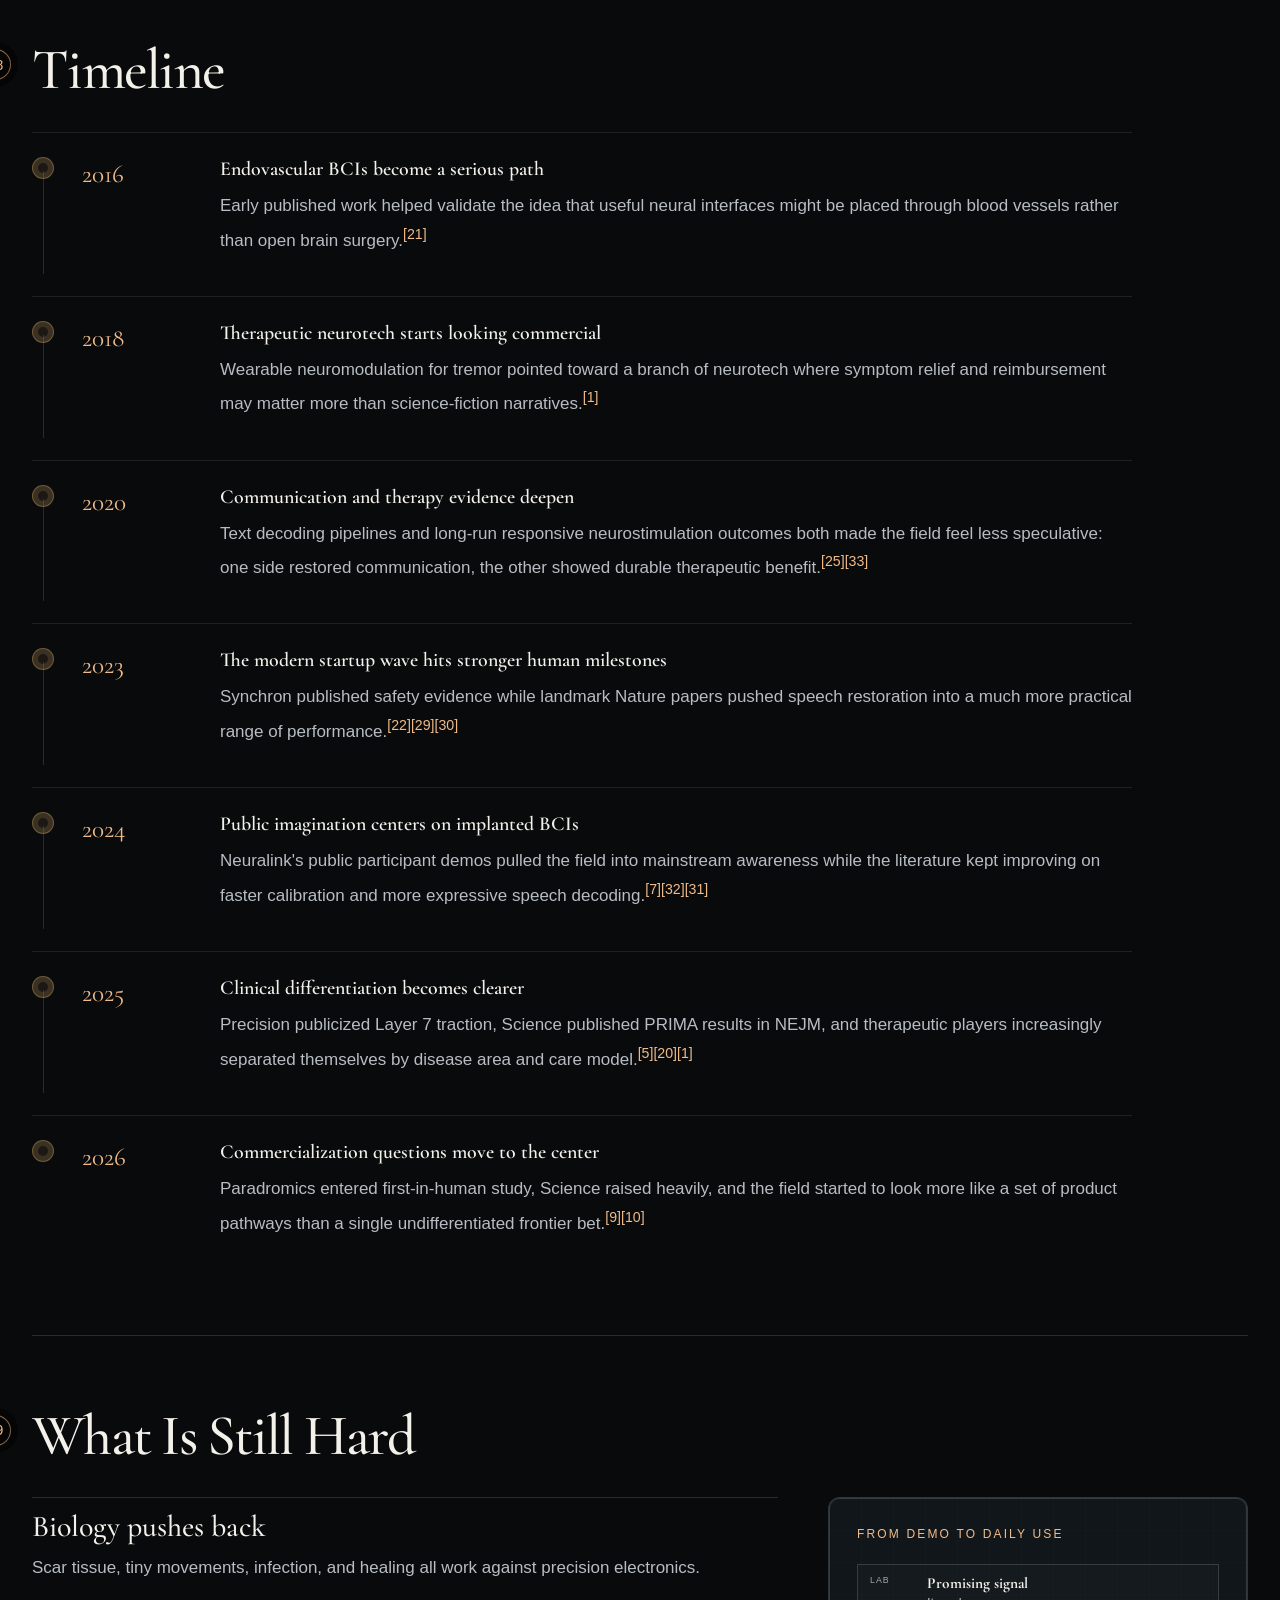
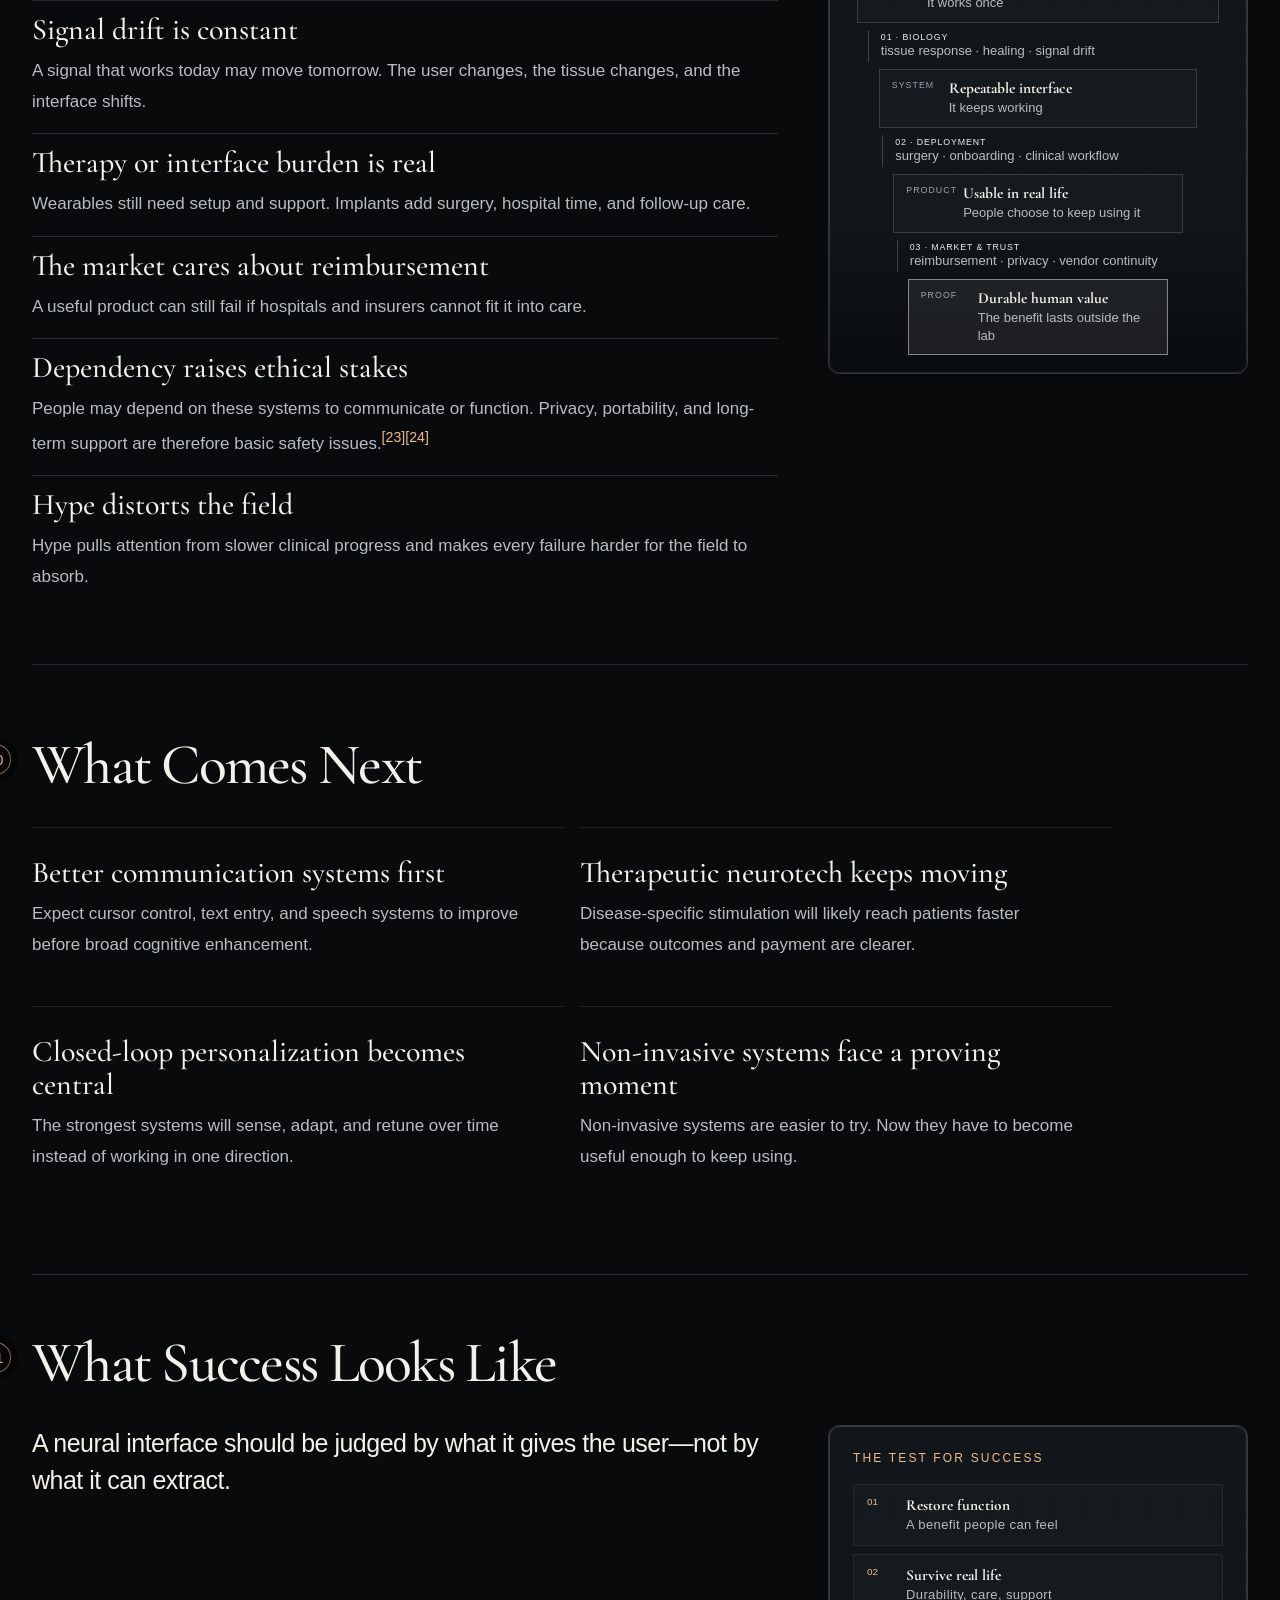
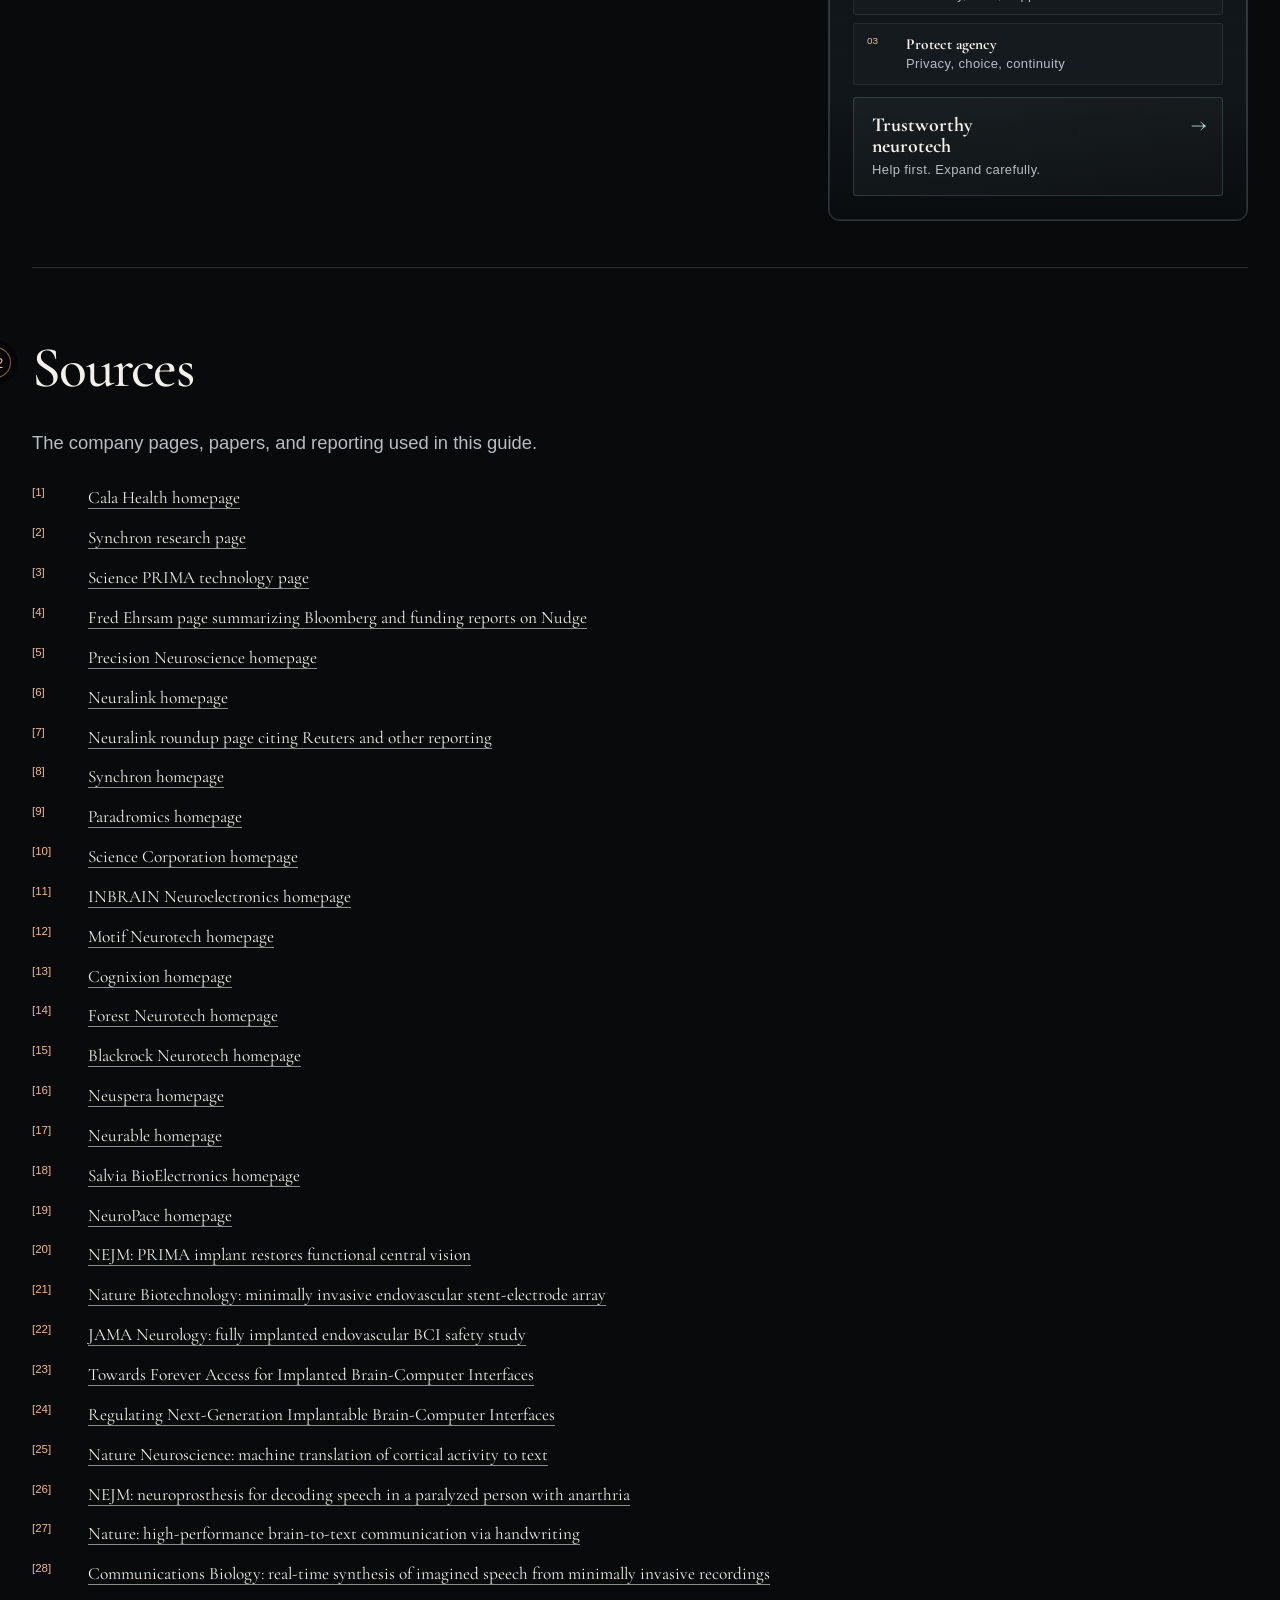
==== commit 9da24ff0: "Refine typography, surfaces, color and visual hierarchy" ====
--- a/index.html
+++ b/index.html
@@ -29,7 +29,7 @@
         <p class="site-kicker">THE NEXT HUMAN INTERFACE</p>
         <div class="hero-layout">
           <div class="hero-copy">
-            <h1>The Interface Age</h1>
+            <h1><span>The</span> <em>Interface</em> <span>Age</span></h1>
             <p class="hero-dek">
               The brain is becoming an interface. Here’s your map of who’s building it, what works, and what’s still out of reach.
             </p>
--- a/edition.css
+++ b/edition.css
@@ -1,26 +1,96 @@
-
-:root { --accent:#b9f65b; --teal:#84d8cf; --ink:#f1f3ec; --muted:#b4bdba; --muted-strong:#99a5a1; --serif:Georgia,serif; }
-body { background:#080c0d; font-size:17px; }
-.site-grain, body::before, body::after { display:none; }
-.publication-bar { width:min(1320px,calc(100% - 48px)); margin:0 auto; padding:25px 0; display:flex; justify-content:space-between; gap:16px; font:13px var(--sans); letter-spacing:.09em; border-bottom:1px solid var(--line); }
-.publication-bar a { text-decoration:none; }.publication-bar span { color:var(--muted-strong); }
-.skip-link { position:fixed; top:-100px; left:20px; z-index:2000; padding:14px; background:var(--accent); color:#080c0d; }.skip-link:focus { top:10px; }
-.site-header { margin-top:0; }.site-header__inner { border:0; border-radius:0; box-shadow:none; padding:50px 26px 44px; background:none; }.site-header__inner::before,.site-header__inner::after { display:none; }
-.site-kicker { font-size:13px; letter-spacing:.18em; }
-.hero-layout { grid-template-columns:1fr 1fr; min-height:560px; gap:24px; }
-.hero-copy h1 { font-size:clamp(64px,8vw,116px); line-height:.94; max-width:7ch; font-weight:500; letter-spacing:-.07em; }
-.hero-dek { font-family:var(--sans); font-size:20px; line-height:1.6; max-width:36ch; color:var(--muted); }
-.hero-meta { font-size:13px; }.hero-meta span { font-size:13px; }
-.hero-enter { display:inline-flex; padding:16px 22px; border:1px solid var(--accent); background:var(--accent); color:#101608; border-radius:3px; font:600 16px var(--sans); text-decoration:none; margin-top:24px; gap:24px; }
-.hero-secondary { display:block; width:fit-content; margin-top:20px; font:14px var(--sans); text-underline-offset:5px; color:var(--muted); }
-.hero-scene { border-radius:0; }.hero-visual p { color:var(--accent); font-size:13px; letter-spacing:.24em; }
-.chapter-rail { background:rgba(8,12,13,.96); backdrop-filter:blur(20px); }.chapter-rail a { font-size:14px; }
-.chapter { scroll-margin-top:100px; }.chapter-heading h2 { font-family:var(--sans); font-size:clamp(32px,4vw,54px); letter-spacing:-.05em; }
-.chapter-number { color:var(--accent); font-size:14px; }.chapter-copy p { font-size:18px; line-height:1.8; }.chapter-copy .lead { font-size:24px; line-height:1.5; }
-.filter-chip { font-size:14px; min-height:42px; }.landscape-company { min-height:80px; transition:transform .18s,border-color .18s; }.landscape-company:hover { transform:translateY(-3px); border-color:var(--accent); }
+/* The Interface Age — copper, ink, and light. */
+:root {
+  --bg:#080a0c; --bg-soft:#111417; --ink:#f4f1ea; --muted:#b7bdc2; --muted-strong:#9da7ad;
+  --accent:#f1bb89; --teal:#9bd9d1; --line:rgba(213,218,223,.16); --line-soft:rgba(213,218,223,.09);
+  --serif:'Cormorant Garamond',Georgia,serif; --sans:'Avenir Next','Segoe UI',Arial,sans-serif;
+}
+html { scroll-padding-top:96px; }
+body { background:var(--bg); font-size:17px; color:var(--ink); }
+.site-grain,body::before,body::after { display:none; }
+.publication-bar { width:min(1360px,calc(100% - 64px)); margin:0 auto; padding:26px 0; display:flex; justify-content:space-between; align-items:center; gap:20px; font:12px var(--sans); letter-spacing:.12em; border-bottom:1px solid var(--line); }
+.publication-bar a { text-decoration:none; }
+.publication-bar span { color:var(--muted-strong); }
+.publication-bar a:last-child { font-size:14px; letter-spacing:0; color:var(--muted); }
+.skip-link { position:fixed; top:-100px; left:20px; z-index:2000; padding:14px; background:var(--accent); color:#080c0d; }
+.skip-link:focus { top:10px; }
+.site-header { width:min(1360px,calc(100% - 64px)); min-height:0; margin:0 auto; }
+.site-header__inner { display:block; position:relative; overflow:visible; min-height:0; border:0; border-radius:0; box-shadow:none; padding:52px 0 56px; background:none; }
+.site-header__inner::before,.site-header__inner::after { display:none; }
+.site-kicker { text-align:left; font:12px var(--sans); color:var(--accent); letter-spacing:.18em; }
+.hero-layout { display:grid; grid-template-columns:minmax(0,.95fr) minmax(0,1.05fr); grid-template-rows:auto; align-items:center; justify-items:stretch; min-height:0; gap:38px; text-align:left; }
+.hero-copy { max-width:none; min-width:0; padding-top:24px; }
+.hero-copy h1 { max-width:none; margin:0; white-space:normal; font-family:var(--serif); font-weight:500; font-size:clamp(76px,8.7vw,128px); line-height:.84; letter-spacing:-.055em; }
+.hero-copy h1 span,.hero-copy h1 em { display:block; }
+.hero-copy h1 em { font-weight:500; color:var(--accent); }
+.hero-dek { margin:28px 0 0; max-width:36ch; font:18px/1.65 var(--sans); color:var(--muted); }
+.hero-meta { display:flex; justify-content:flex-start; flex-wrap:wrap; gap:9px 16px; margin:22px 0 0; }
+.hero-meta span { font:12px/1.5 var(--sans); color:var(--muted-strong); }
+.hero-meta span::before { background:var(--accent); width:3px; height:3px; box-shadow:none; }
+.hero-enter { display:inline-flex; justify-content:space-between; align-items:center; gap:36px; margin:28px 0 0; padding:16px 22px; background:var(--accent); color:#19120e; border:1px solid var(--accent); border-radius:3px; font:600 15px var(--sans); text-decoration:none; transition:background .2s,color .2s; }
+.hero-enter span { color:inherit; }
+.hero-enter:hover,.hero-enter:focus-visible { gap:36px; background:#ffd2ab; color:#19120e; }
+.hero-enter:hover span,.hero-enter:focus-visible span { color:inherit; }
+.hero-secondary { display:block; width:fit-content; margin:18px 0 0; font:14px var(--sans); text-underline-offset:6px; text-decoration-color:rgba(241,187,137,.45); color:var(--muted); }
+.hero-visual { align-self:center; min-height:0; min-width:0; width:100%; margin:0; position:relative; }
+.hero-scene { width:100%; max-width:none; margin:0; aspect-ratio:1; perspective:none; }
+.hero-scene img { width:100%; height:100%; object-fit:cover; object-position:66% center; border:0; border-radius:50% 50% 6px 6px; box-shadow:none; filter:contrast(1.04) saturate(.95); opacity:1; mix-blend-mode:normal; mask-image:linear-gradient(#000 87%,transparent); }
+.hero-scene::before,.hero-scene::after,.hero-scene__orbit,.hero-scene__scan,.hero-scene__node { display:none; }
+.hero-visual p { margin:12px 0 0; text-align:center; font:12px var(--sans); font-style:normal; letter-spacing:.22em; color:var(--accent); }
+.chapter-rail { position:sticky; top:0; z-index:30; width:100%; margin:0; padding:0 max(24px,calc((100vw - 1360px)/2)); background:rgba(8,10,12,.94); backdrop-filter:blur(20px); border-top:1px solid var(--line); border-bottom:1px solid var(--line); }
+.chapter-rail__inner { max-width:1360px; display:flex; justify-content:flex-start; overflow-x:auto; margin:0 auto; padding:18px 0; gap:26px; border:0; border-radius:0; background:transparent; box-shadow:none; }
+.chapter-rail__inner a,.chapter-rail__inner a.chapter-rail__minor { flex-shrink:0; padding:0; font:14px var(--sans); color:var(--muted-strong); }
+.chapter-rail__inner a.is-active { color:var(--accent); }
+.chapter-rail__inner::after { height:2px; background:var(--accent); }
+.document { width:min(1240px,calc(100% - 64px)); margin:0 auto 80px; }
+.article-shell { width:100%; }.article-shell::before { display:none; }
+.chapter { padding:72px 0; scroll-margin-top:90px; }
+.chapter + .chapter { margin-top:0; border-top:1px solid var(--line); }
+.chapter::before,.chapter::after,.chapter:nth-of-type(even)::after { display:none; }
+.chapter-heading { display:flex; align-items:baseline; gap:22px; margin-bottom:32px; }
+.chapter-number { font:14px var(--sans); letter-spacing:.08em; color:var(--accent); }
+.chapter-heading h2 { max-width:22ch; margin:0; font:500 clamp(38px,4.5vw,62px)/1 var(--serif); letter-spacing:-.03em; }
+.chapter-copy p,.chapter-intro,.essay-block p { font:17px/1.8 var(--sans); color:var(--muted); }
+.chapter-copy .lead { font:400 25px/1.45 var(--sans); color:var(--ink); letter-spacing:-.02em; }
+.chapter-layout { gap:50px; }
+.field-brief { padding:26px; border:1px solid var(--line); background:linear-gradient(135deg,#151a1d,#0e1114); border-radius:12px; }
+.brief-card__eyebrow,.section-kicker,.diagram-label,.landscape-toolbar__eyebrow,.dossier-kicker { font-size:12px; color:var(--accent); }
+.chapter-scene--diagram,.evidence-map { border:1px solid var(--line); background:#11161a; border-radius:12px; }
+.chapter-scene--diagram small { font-size:13px; color:var(--muted); }
+.essay-block { border-color:var(--line); }.essay-block h3 { font-family:var(--serif); font-size:30px; font-weight:500; }
+.landscape-toolbar { padding:0 0 24px; }
+.landscape-filters { gap:8px; }
+.filter-chip { min-height:42px; padding:10px 15px; font:14px var(--sans); border-radius:999px; border-color:var(--line); background:#11161a; }
+.filter-chip.is-active { color:#1b130e; background:var(--accent); border-color:var(--accent); }
+.landscape-summary,.landscape-empty { font:13px/1.5 var(--sans); }
+.landscape-matrix { border:1px solid var(--line); border-radius:12px; background:#0d1114; }
+.landscape-column-head { padding:20px 14px; background:rgba(255,255,255,.025); }
+.landscape-column-head strong,.landscape-row-head strong { font-family:var(--sans); font-size:15px; }
+.landscape-column-head p,.landscape-row-head p { font-size:13px; line-height:1.5; }
+.landscape-company { min-height:80px; border-radius:7px; background:#192024; border:1px solid var(--line); box-shadow:none; transition:background .2s,transform .2s,border-color .2s; }
+.landscape-company:hover { background:#242c30; border-color:var(--accent); transform:translateY(-3px); }
+.landscape-company strong { font-size:15px; }.landscape-company > span { font-size:13px; }
+.ecosystem-card { border-radius:10px; border-color:var(--line); background:#101518; }
+.research-track h3,.research-paper__body h4 { color:var(--ink); }
+.chapter--research .research-track h3 { font-family:var(--serif); font-size:32px; font-weight:500; }
+.company-modal { max-width:1000px; border:1px solid rgba(241,187,137,.25); border-radius:18px; background:#101417; box-shadow:0 40px 120px #000b; }
+.company-modal::backdrop { background:rgba(0,0,0,.78); backdrop-filter:blur(10px); }
+.dossier-head h2 { font:500 56px/1 var(--serif); letter-spacing:-.035em; }
+.dossier-facts { gap:1px; background:var(--line); border:1px solid var(--line); border-radius:8px; overflow:hidden; }
+.dossier-facts > div { background:#131a1e; padding:16px; }
+.dossier-block p { font:16px/1.75 var(--sans); color:var(--muted); }
+.dossier-block h3 { font:500 28px var(--serif); color:var(--ink); }
+.dossier-share { display:flex; align-items:center; gap:16px; padding:24px 0; font:14px var(--sans); }
+.dossier-share button { background:var(--accent); border:0; color:#19120e; padding:14px 18px; font:600 14px var(--sans); border-radius:4px; cursor:pointer; }
 a:focus-visible,button:focus-visible { outline:2px solid var(--accent); outline-offset:4px; }
-@media(max-width:760px) { .publication-bar { width:calc(100% - 32px); font-size:12px; }.publication-bar span { display:none; }.hero-layout { grid-template-columns:1fr; min-height:auto; }.site-header__inner { padding:32px 8px; }.hero-copy h1 { font-size:76px; }.hero-dek { font-size:18px; }.hero-visual { max-height:380px; overflow:hidden; }.chapter-copy .lead { font-size:21px; } }
+@media(max-width:1000px) {
+  .hero-layout { gap:24px; }.hero-copy h1 { font-size:clamp(70px,10vw,100px); }.hero-dek { font-size:16px; }.chapter-layout { gap:28px; }
+  .chapter-rail__inner { gap:22px; }.hero-visual { align-self:center; }
+}
+@media(max-width:760px) {
+  .publication-bar,.site-header { width:calc(100% - 40px); }.publication-bar { padding:20px 0; font-size:11px; letter-spacing:.08em; }.publication-bar span { display:none; }.publication-bar a:last-child { font-size:12px; }
+  .site-header__inner { padding:30px 0 34px; }.hero-layout { grid-template-columns:1fr; gap:26px; }.hero-copy { padding-top:22px; }.hero-copy h1 { font-size:clamp(72px,18vw,112px); }
+  .hero-dek { font-size:18px; max-width:34ch; }.hero-meta { max-width:310px; }.hero-visual { max-height:none; overflow:visible; width:min(100%,440px); justify-self:center; }.hero-scene { aspect-ratio:1.25; }.hero-scene img { border-radius:45% 45% 4px 4px; }
+  .chapter-rail { padding:0 20px; }.chapter-rail__inner { padding:16px 0; }.document { width:calc(100% - 40px); }.chapter { padding:44px 0; }.chapter-heading { gap:14px; margin-bottom:24px; }.chapter-heading h2 { font-size:40px; }.chapter-copy .lead { font-size:22px; }.chapter-copy p,.essay-block p { font-size:16px; }
+  .field-brief { padding:20px; }.dossier-head h2 { font-size:40px; }.company-modal { border-radius:12px; }
+}
 @media(prefers-reduced-motion:reduce) { html { scroll-behavior:auto; } *,*::before,*::after { animation:none!important; transition:none!important; } }
-
-.dossier-share { display:flex; align-items:center; gap:16px; padding:24px 0; font:14px var(--sans); }
-.dossier-share button { background:var(--accent); border:0; color:#11180b; padding:14px 18px; font:600 14px var(--sans); border-radius:4px; cursor:pointer; }
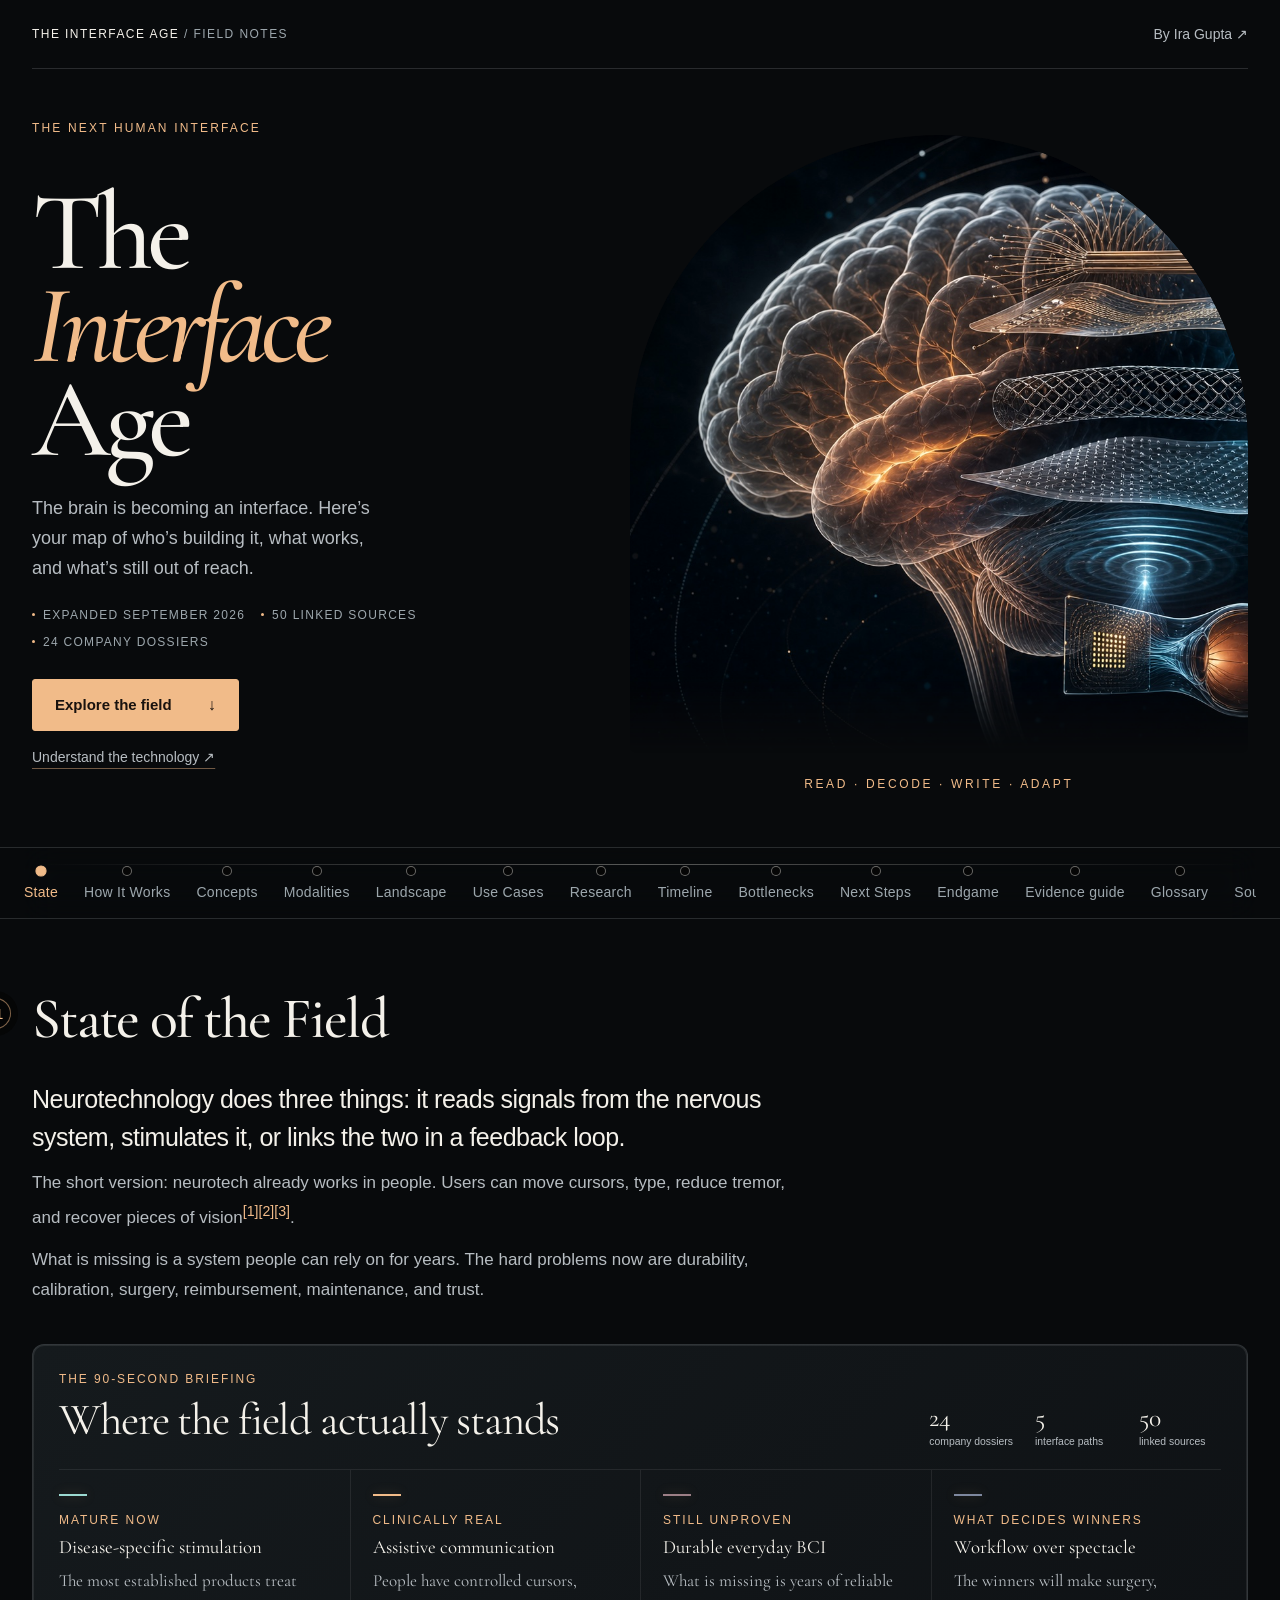
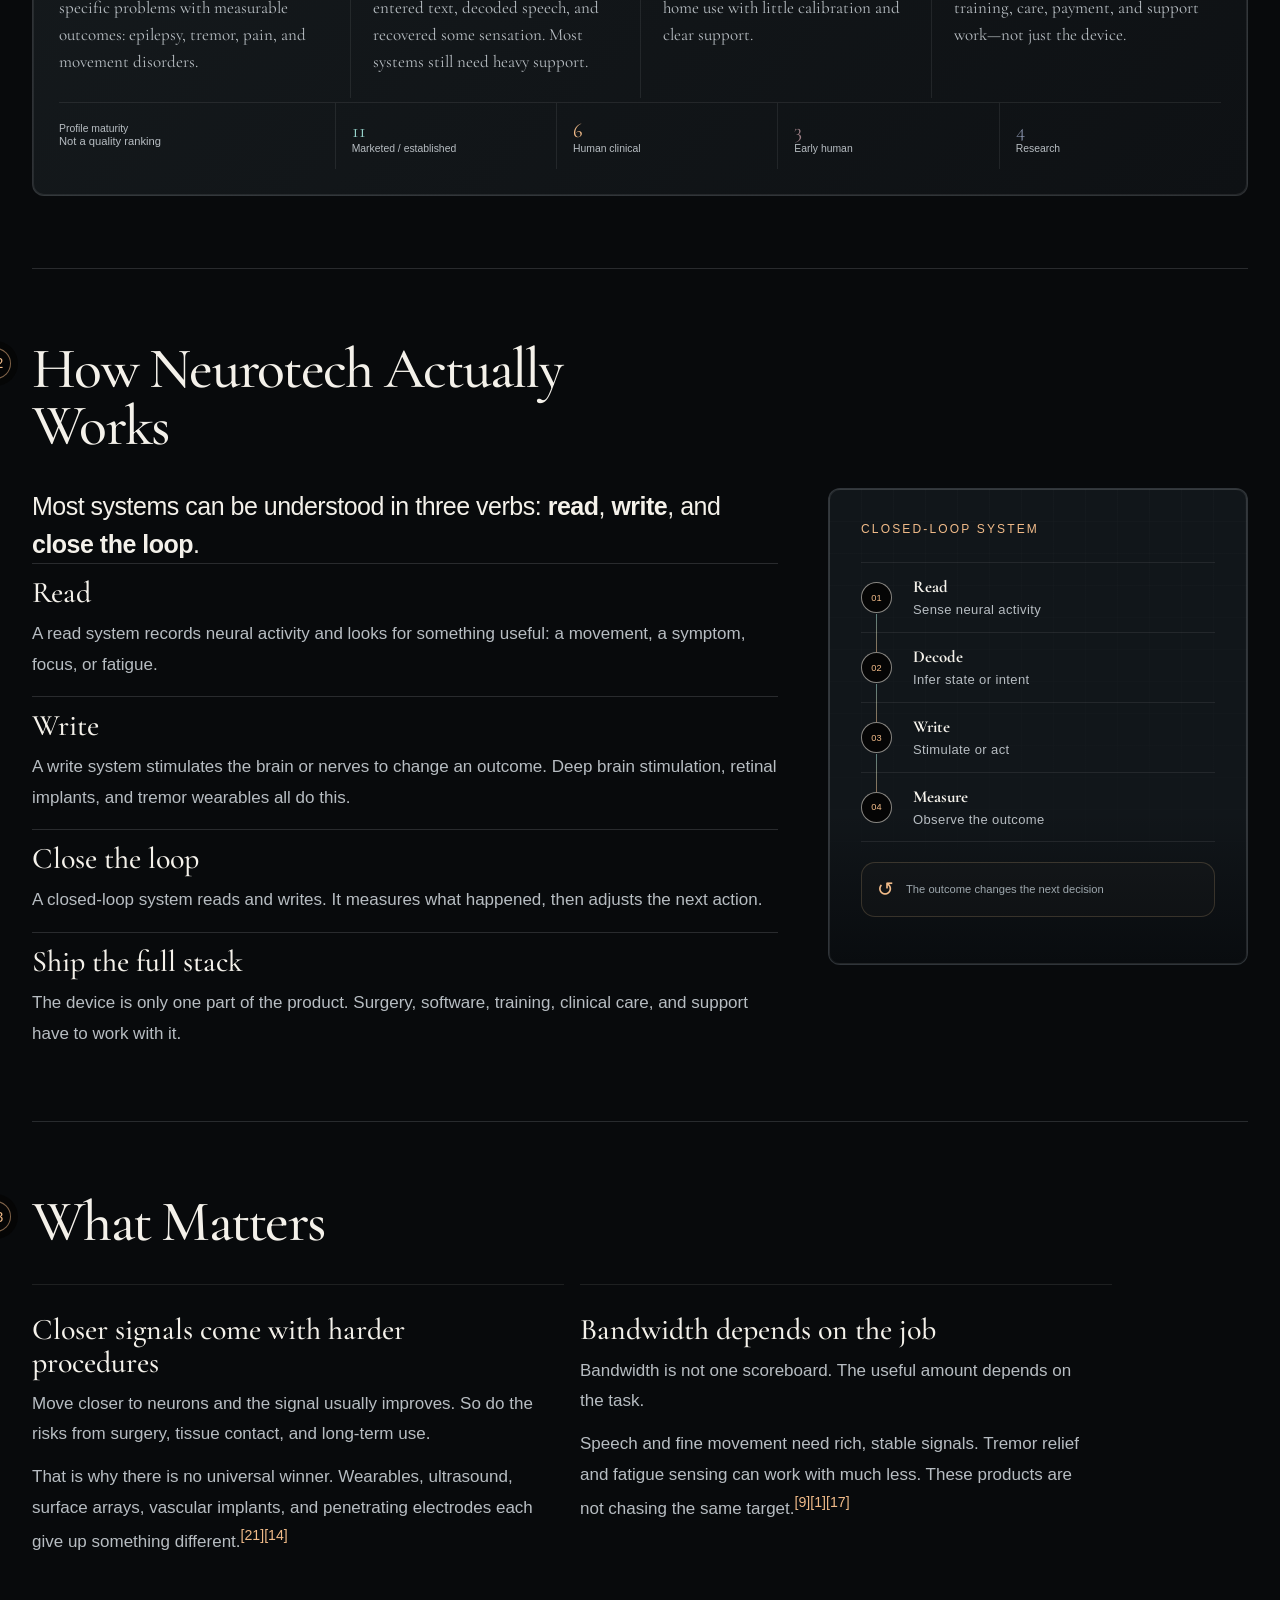
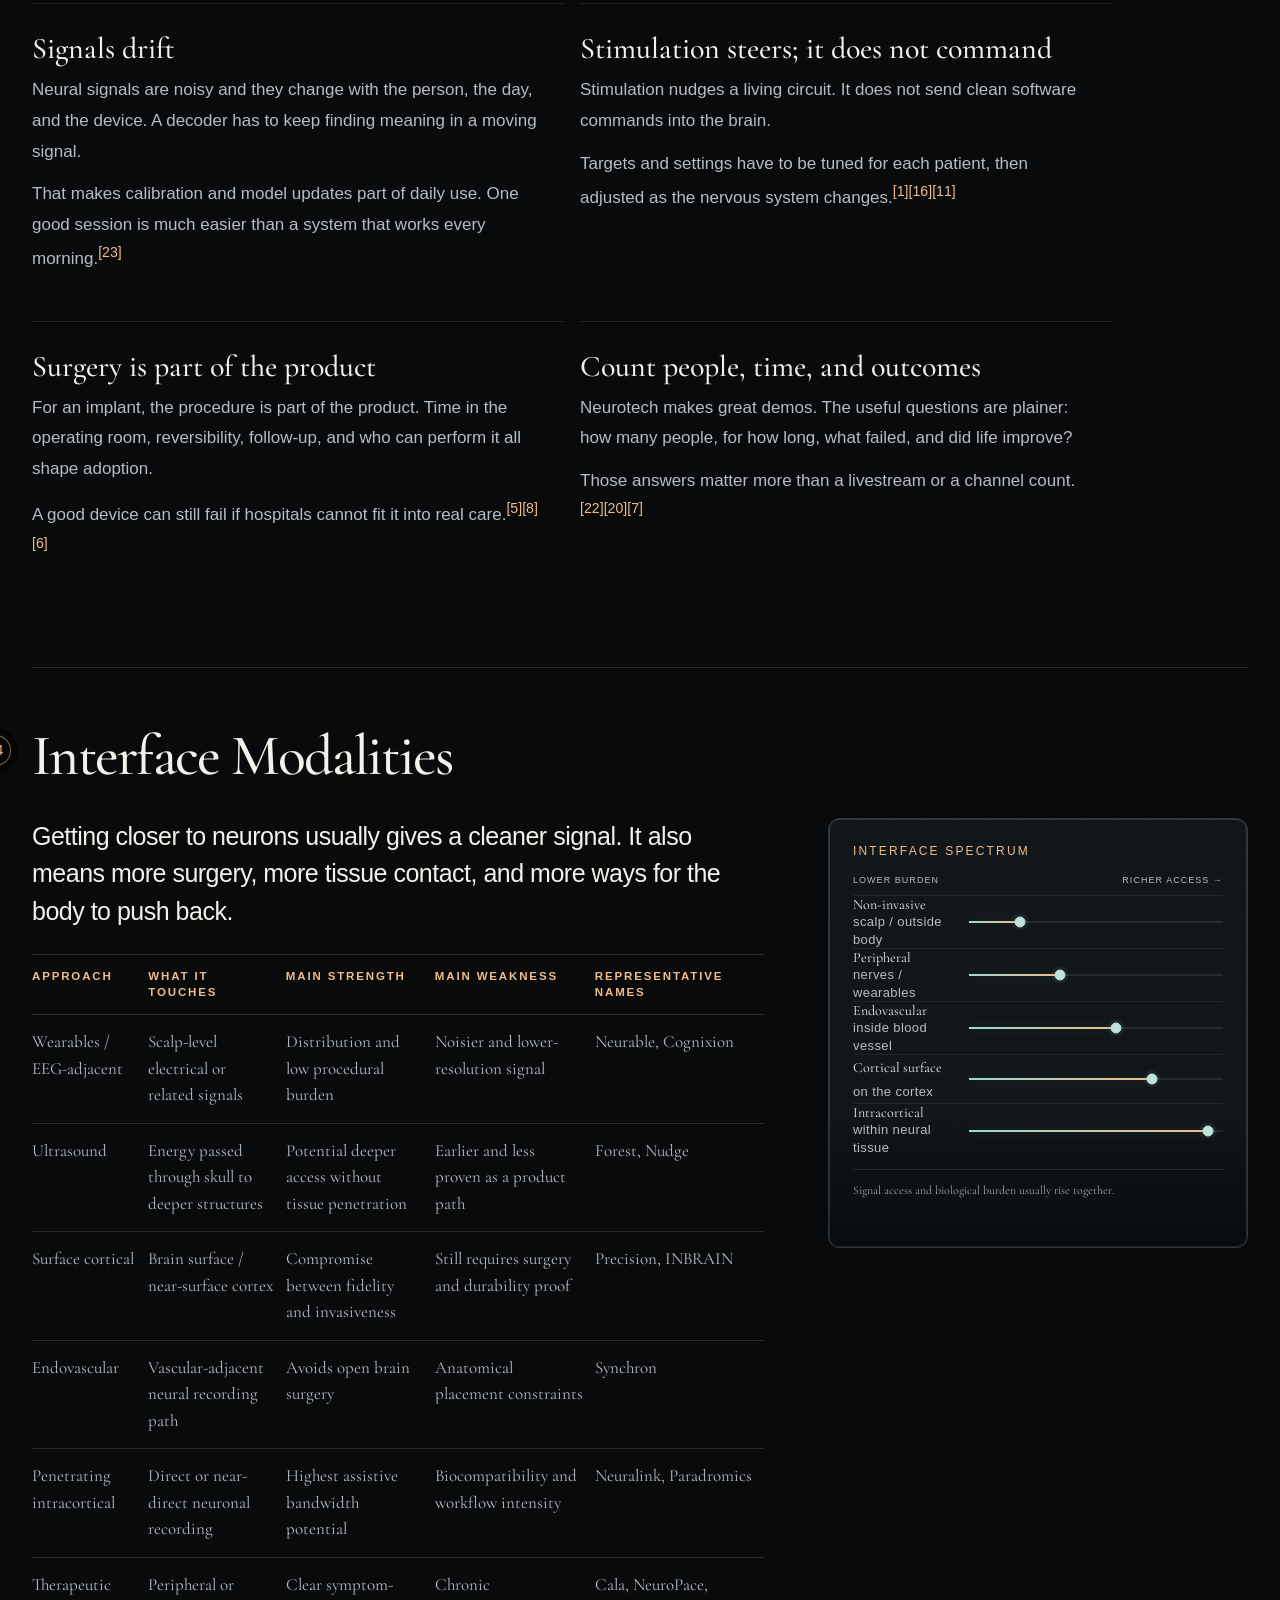
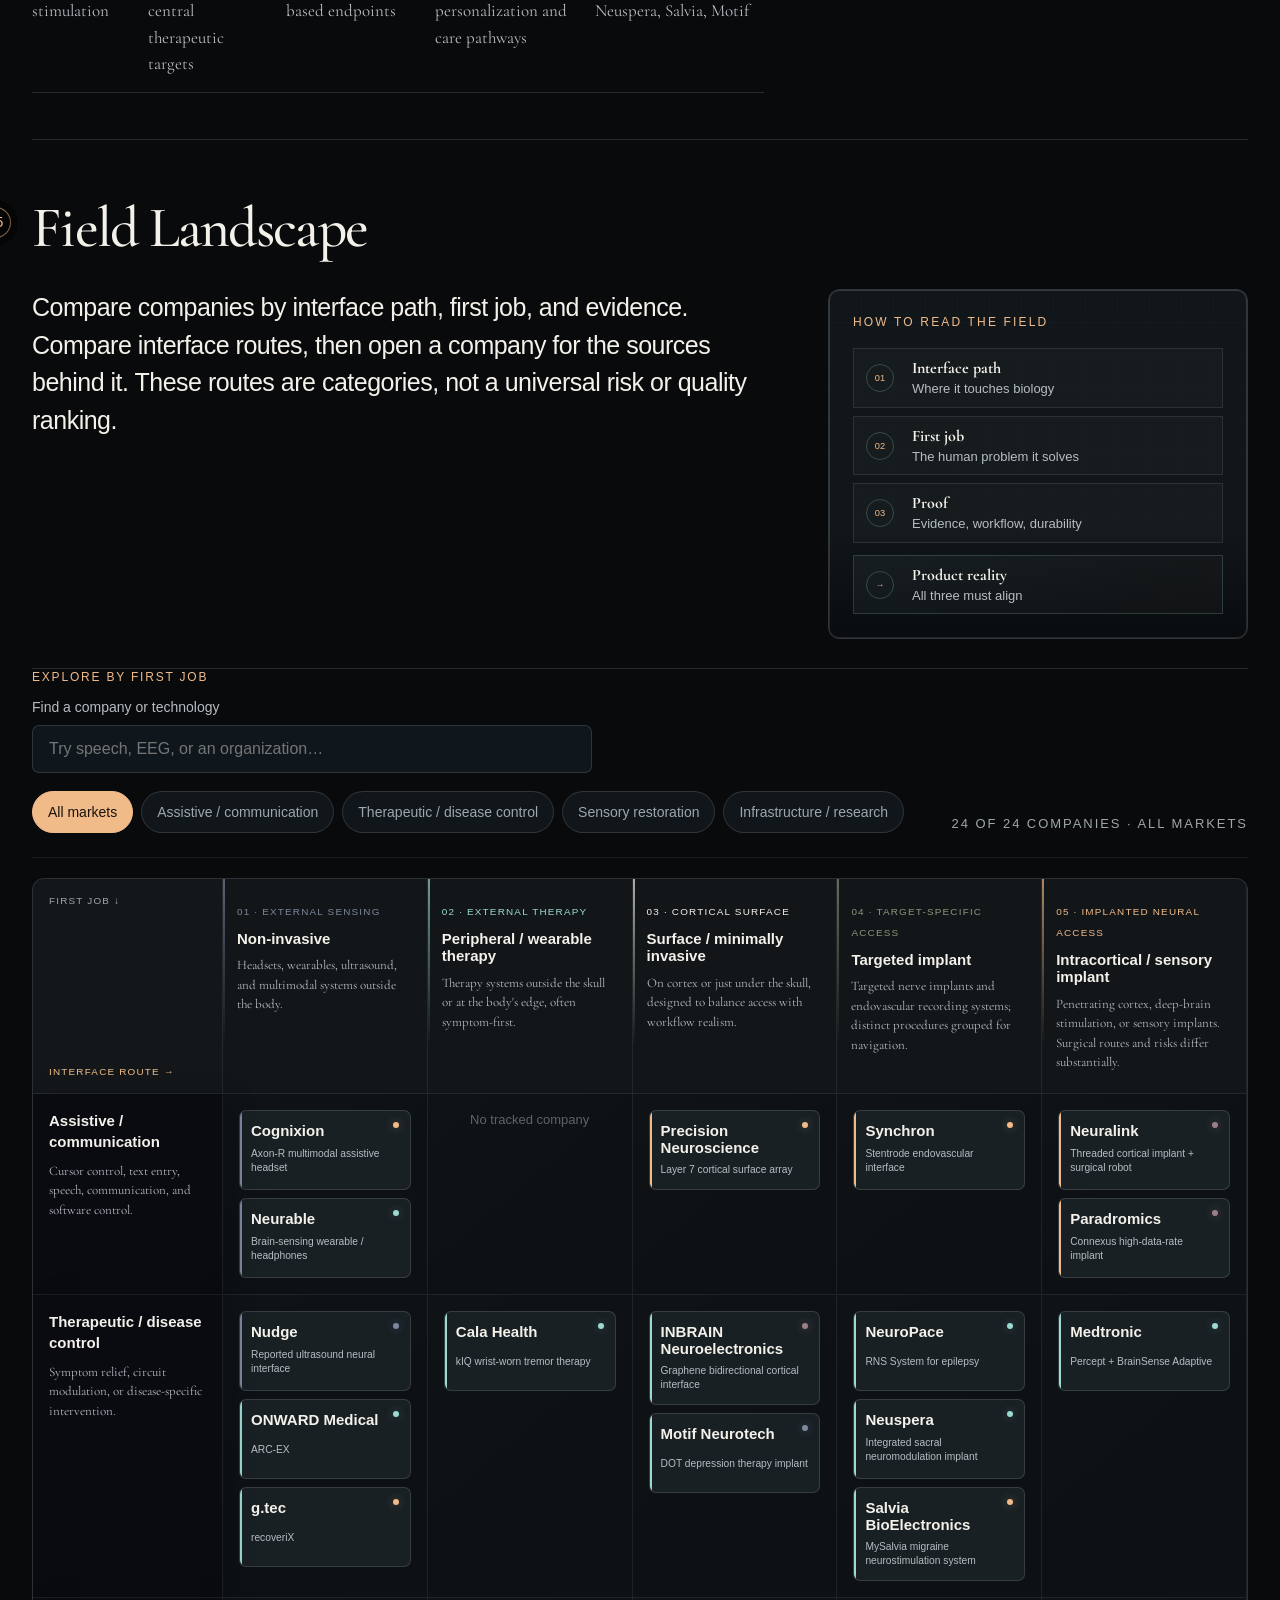
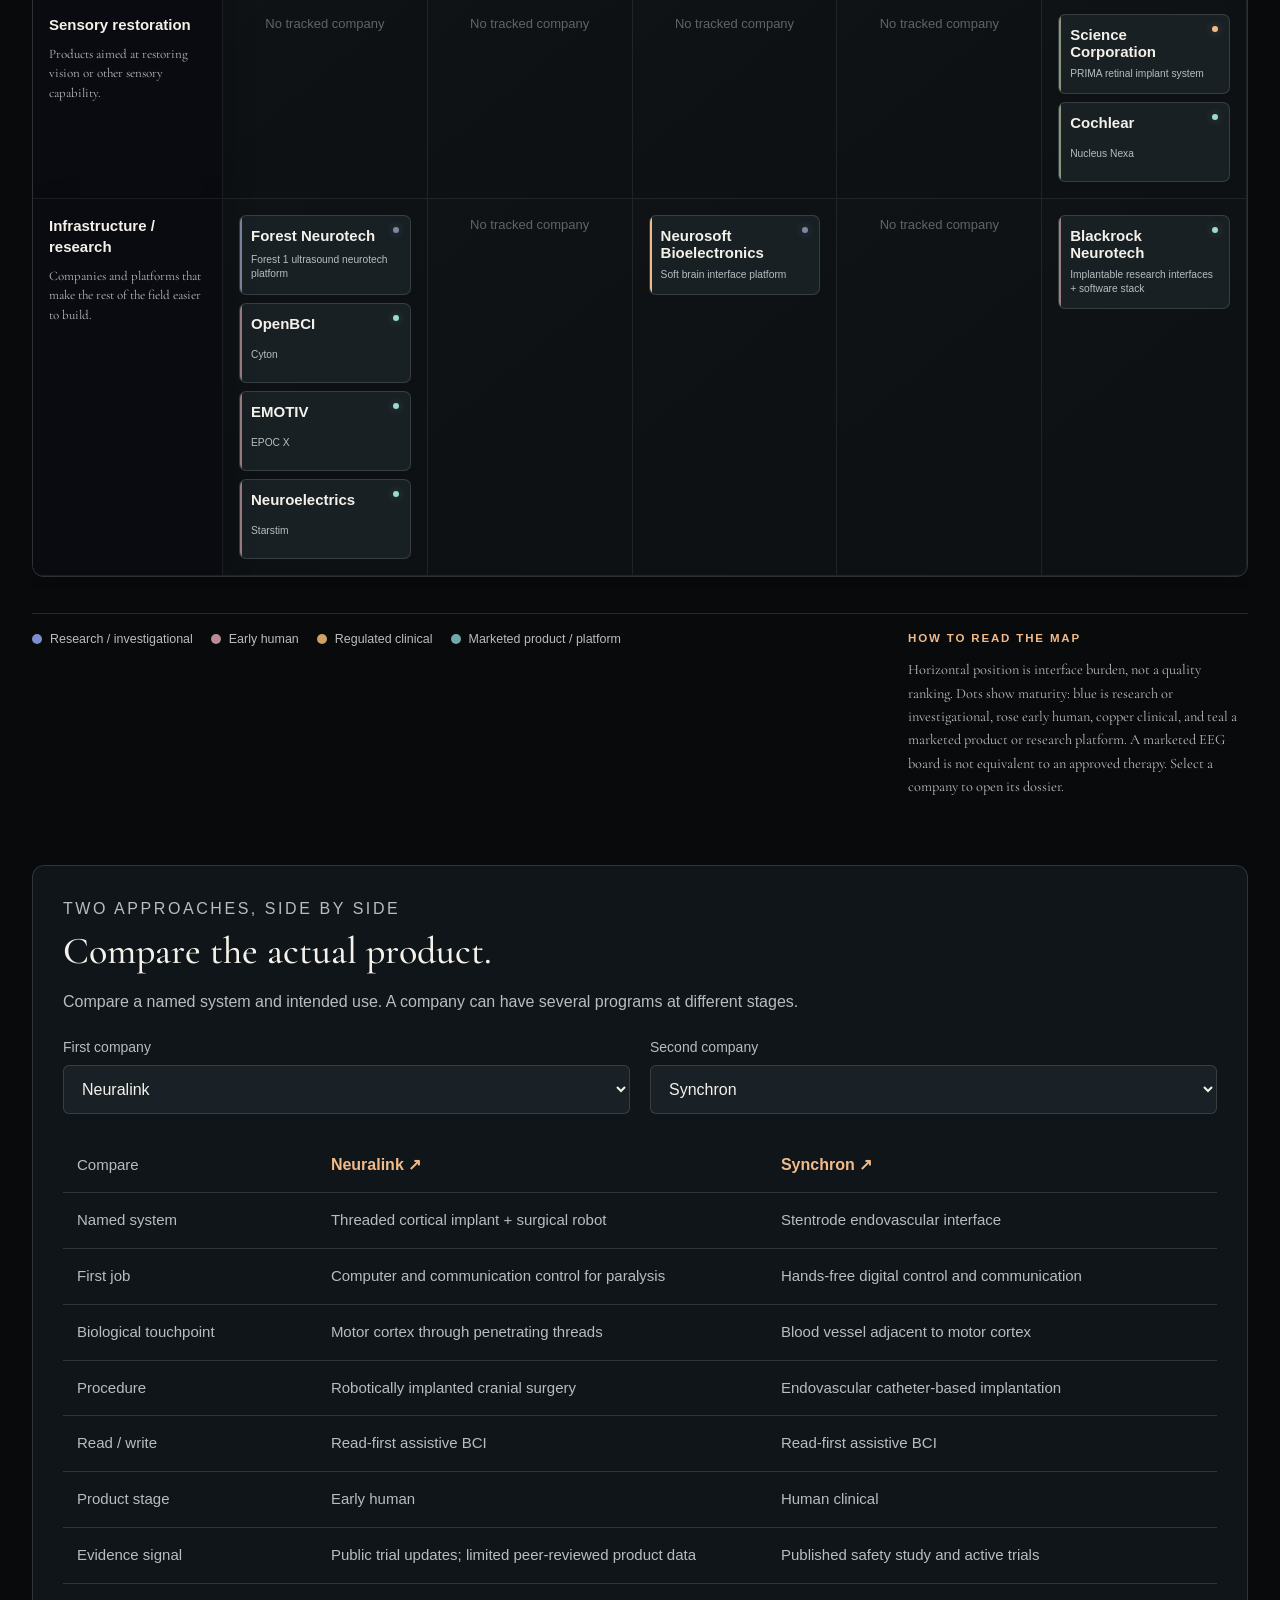
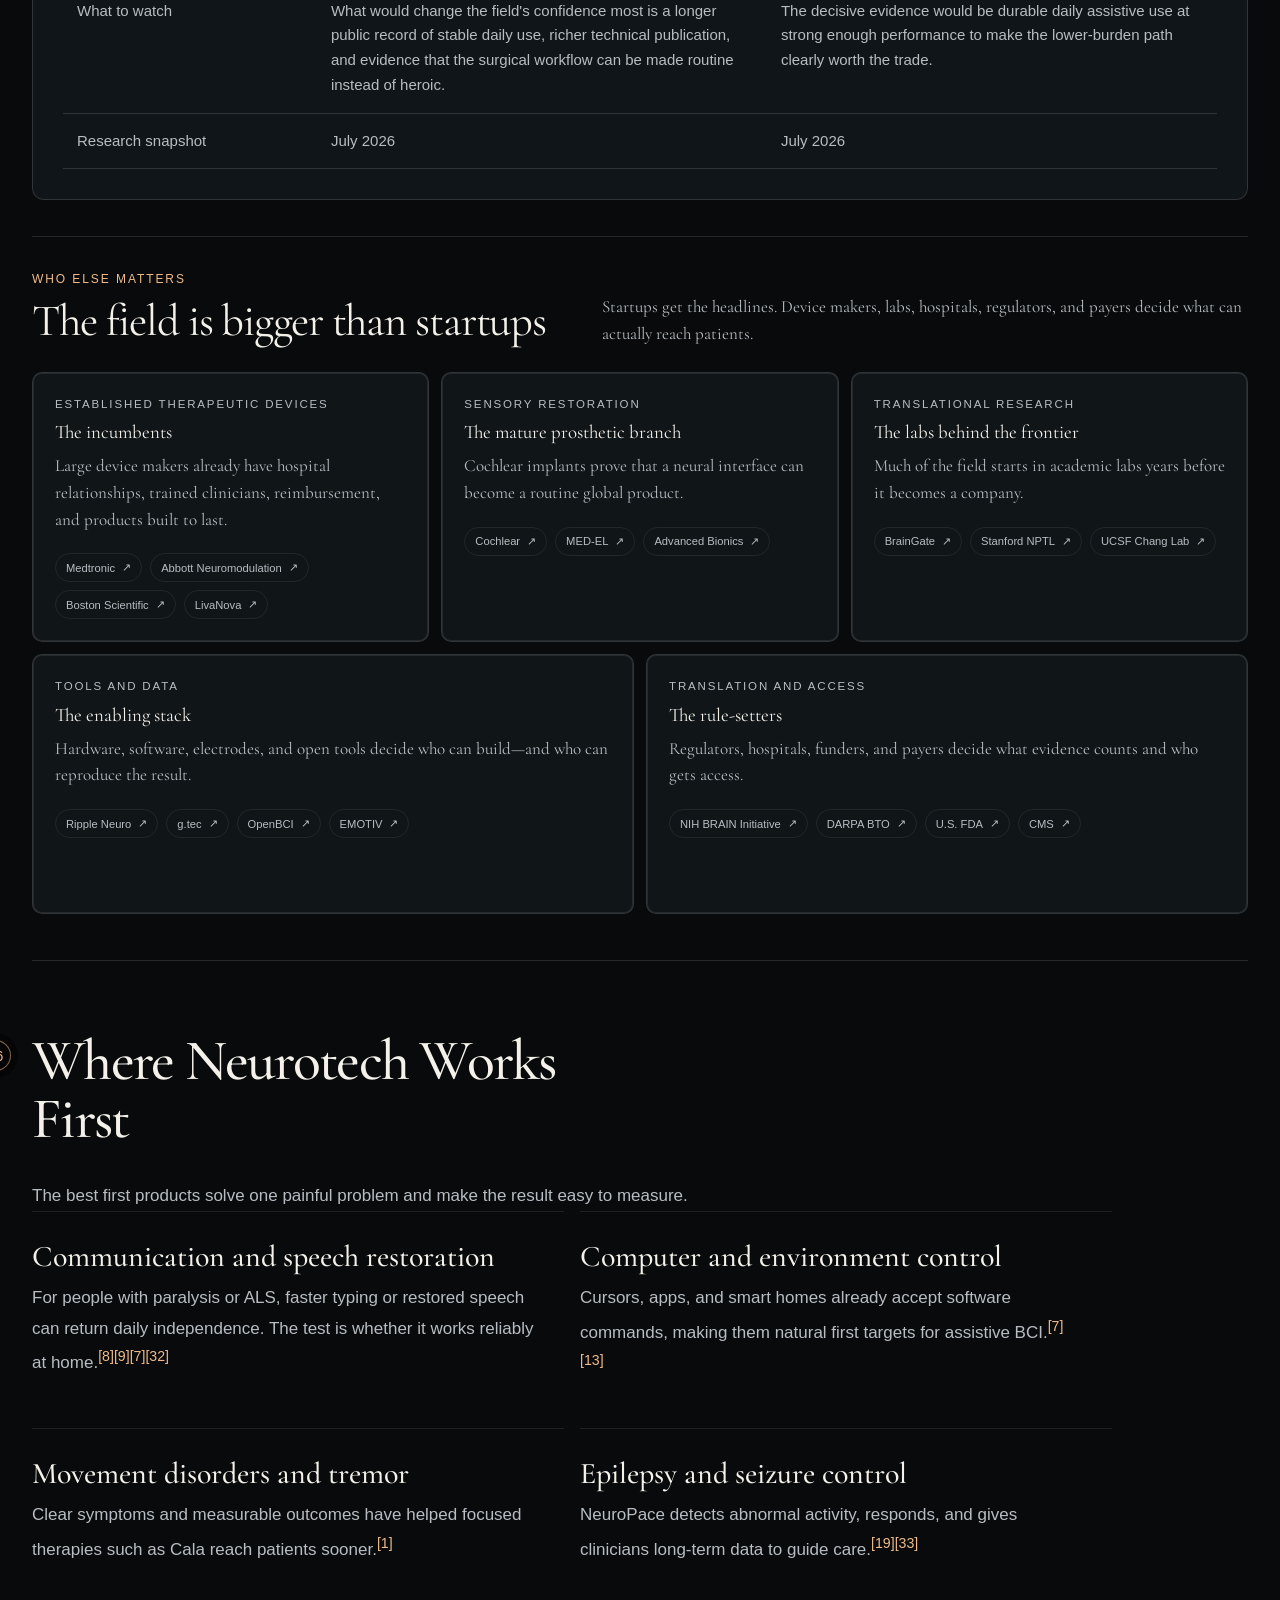
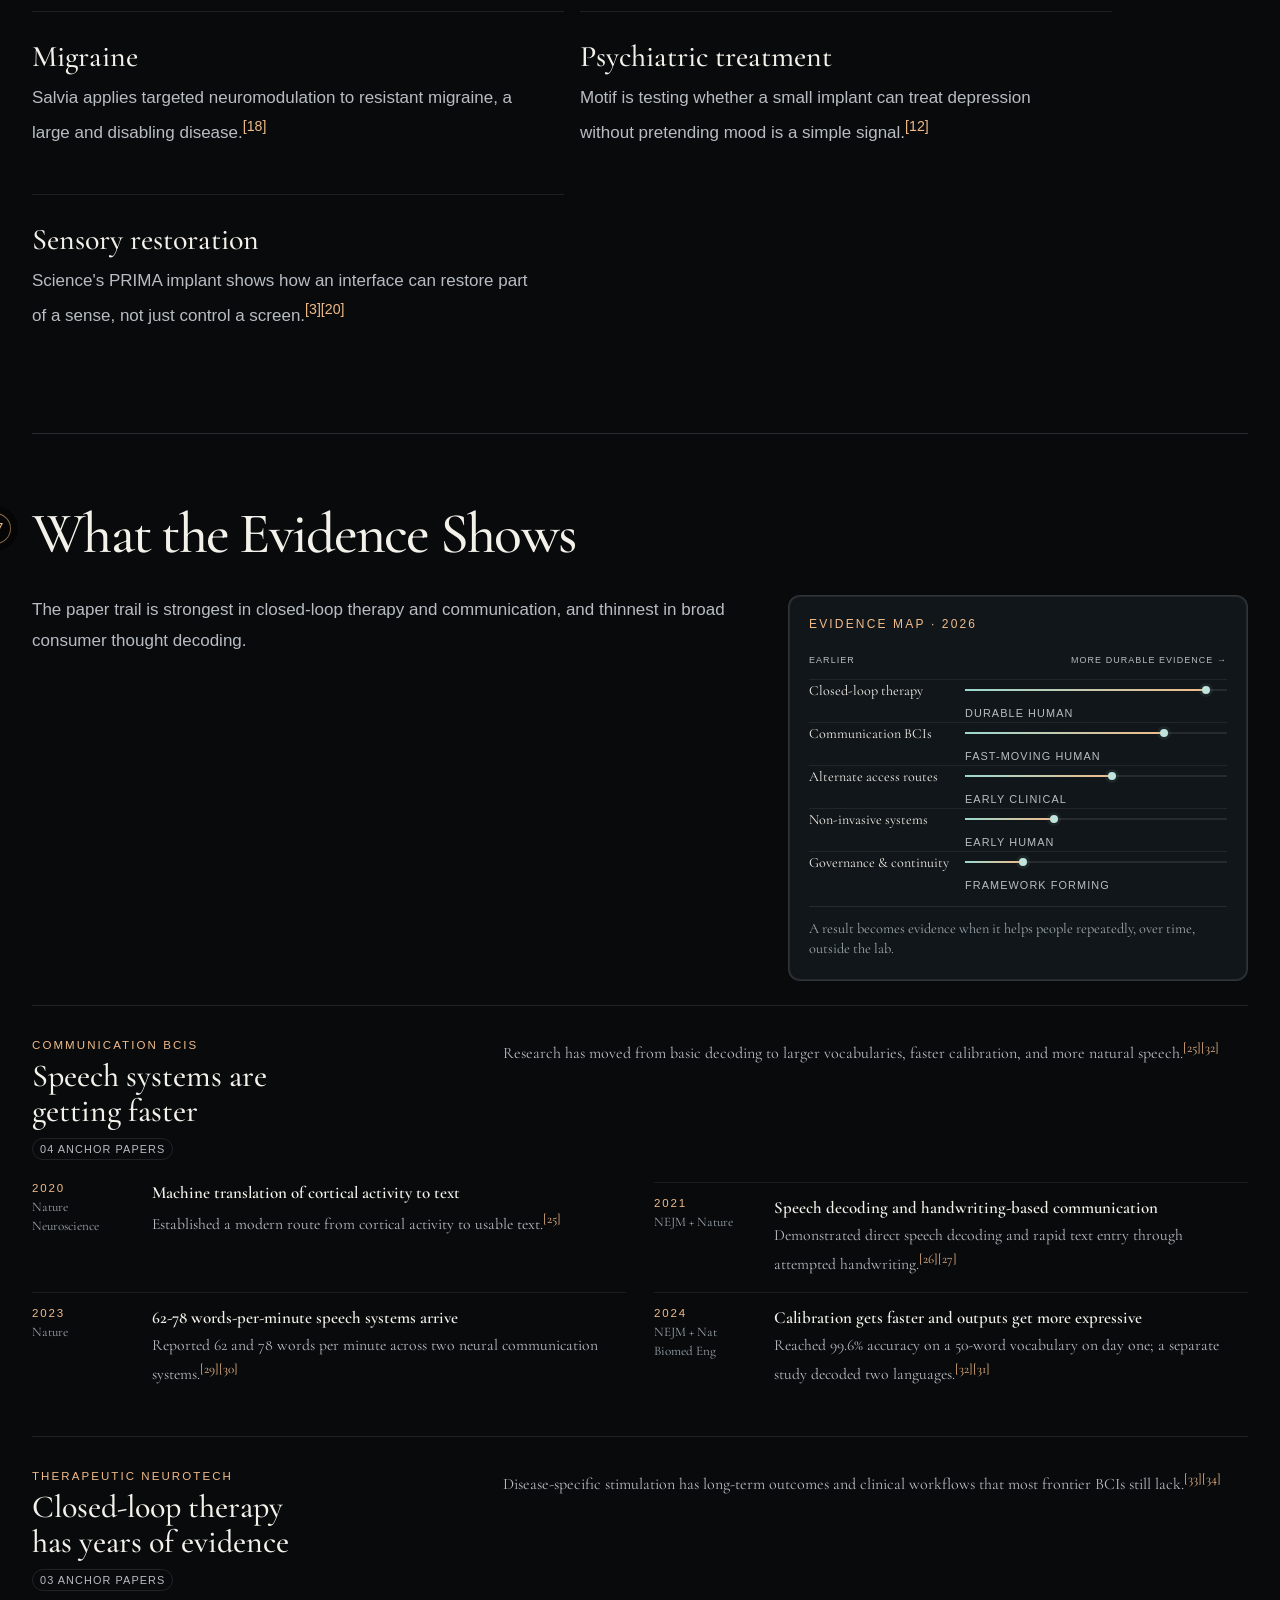
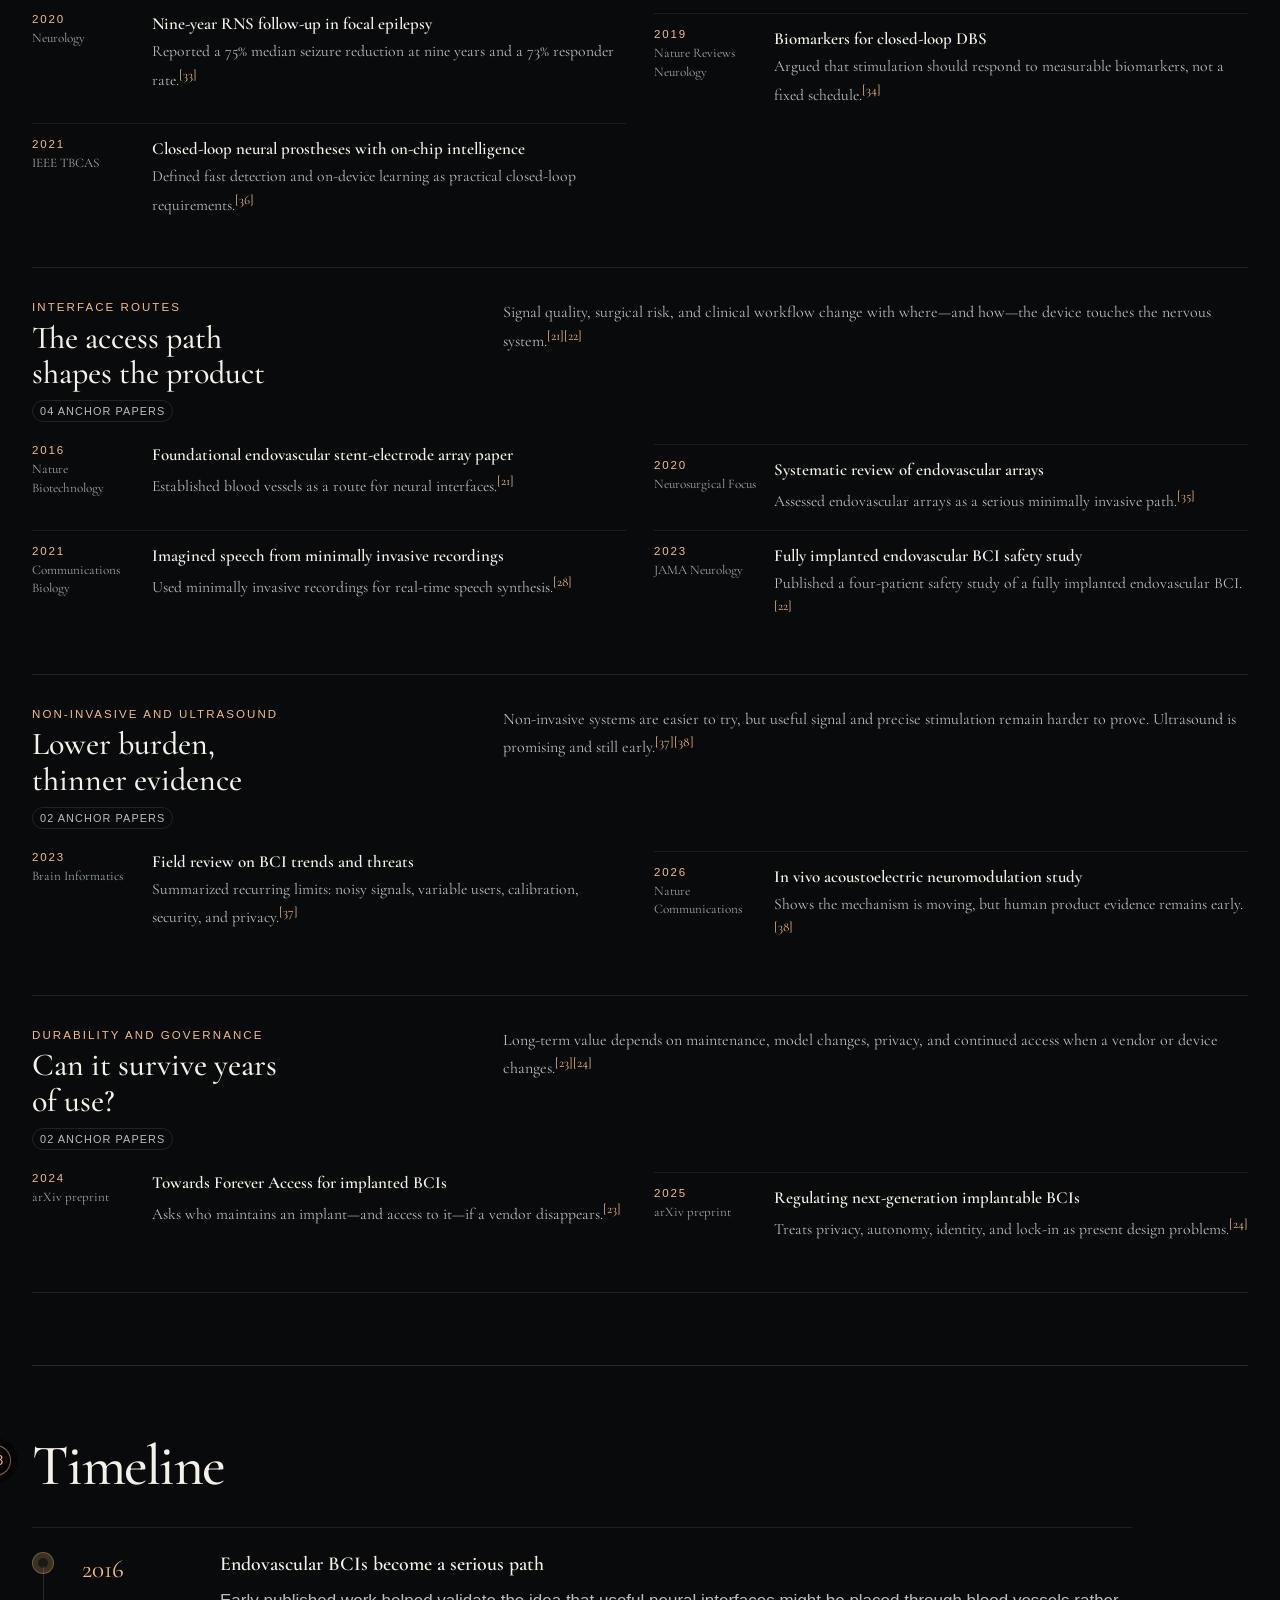
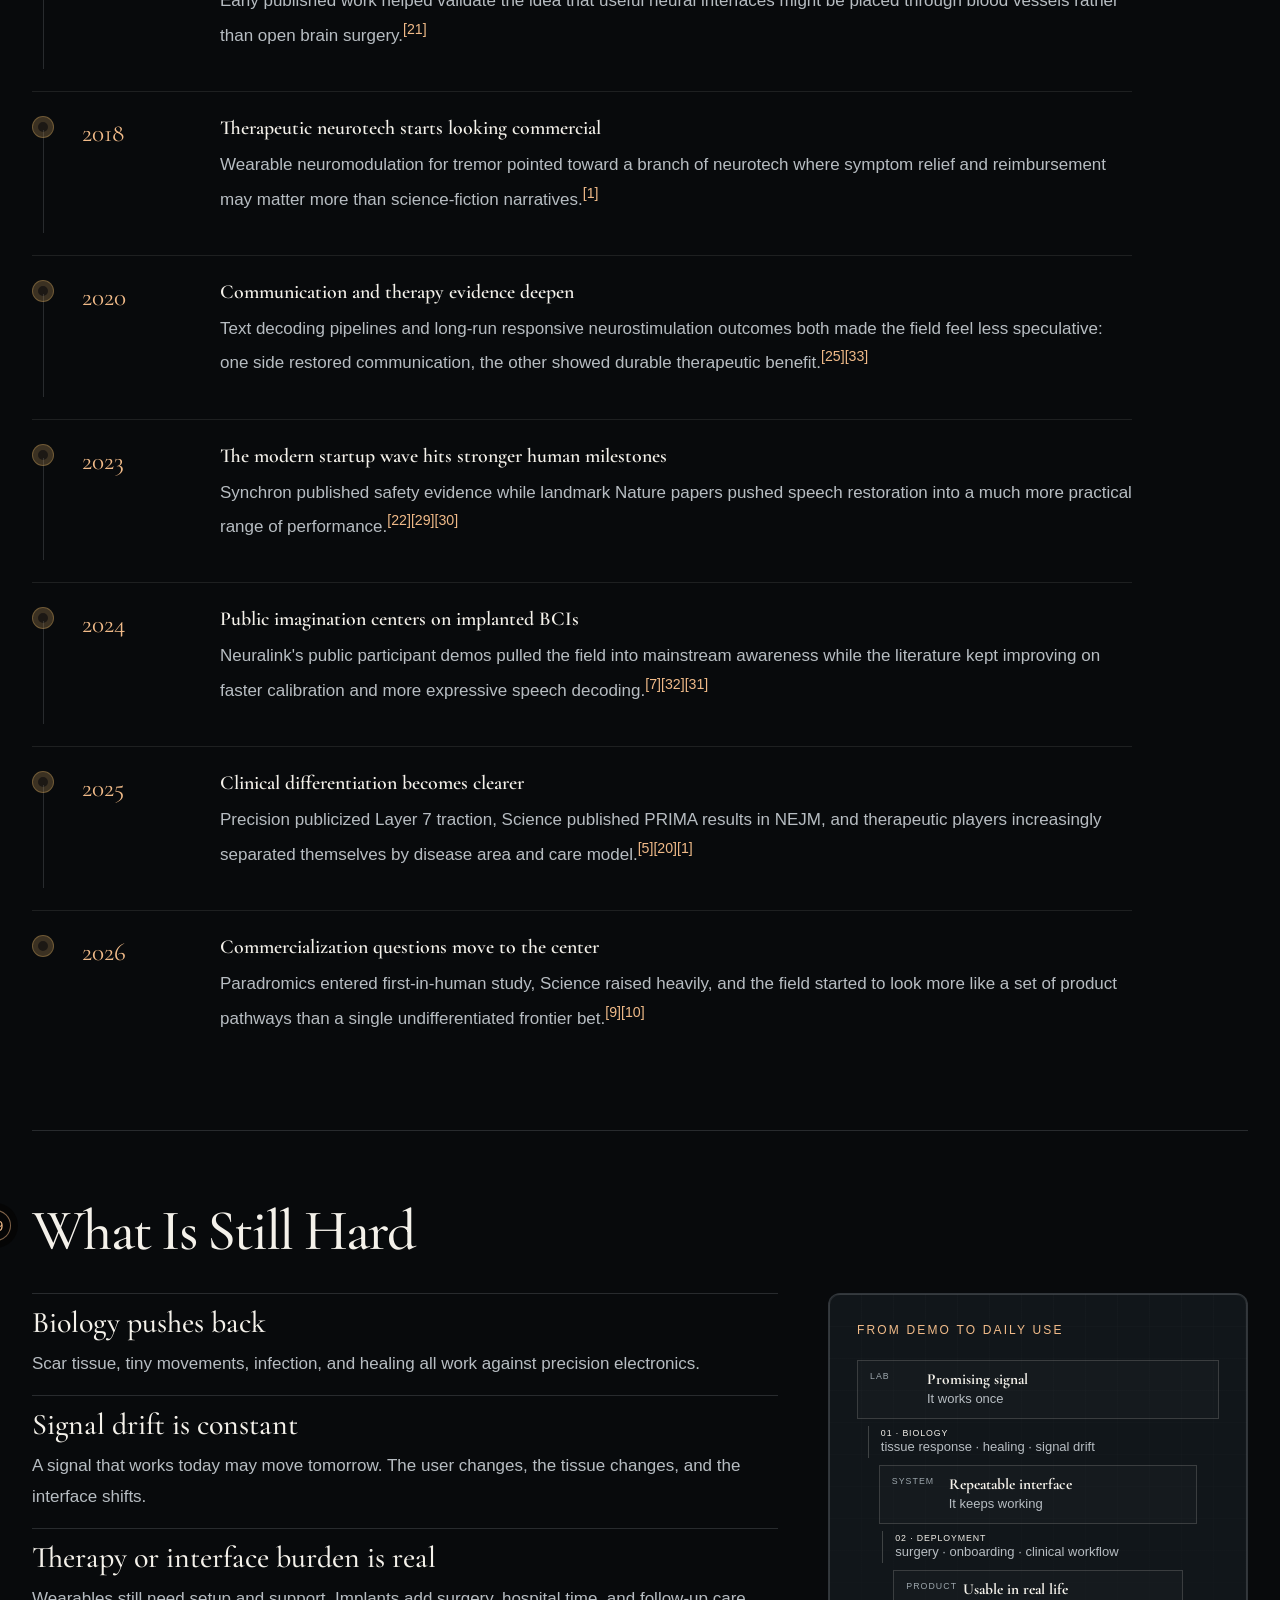
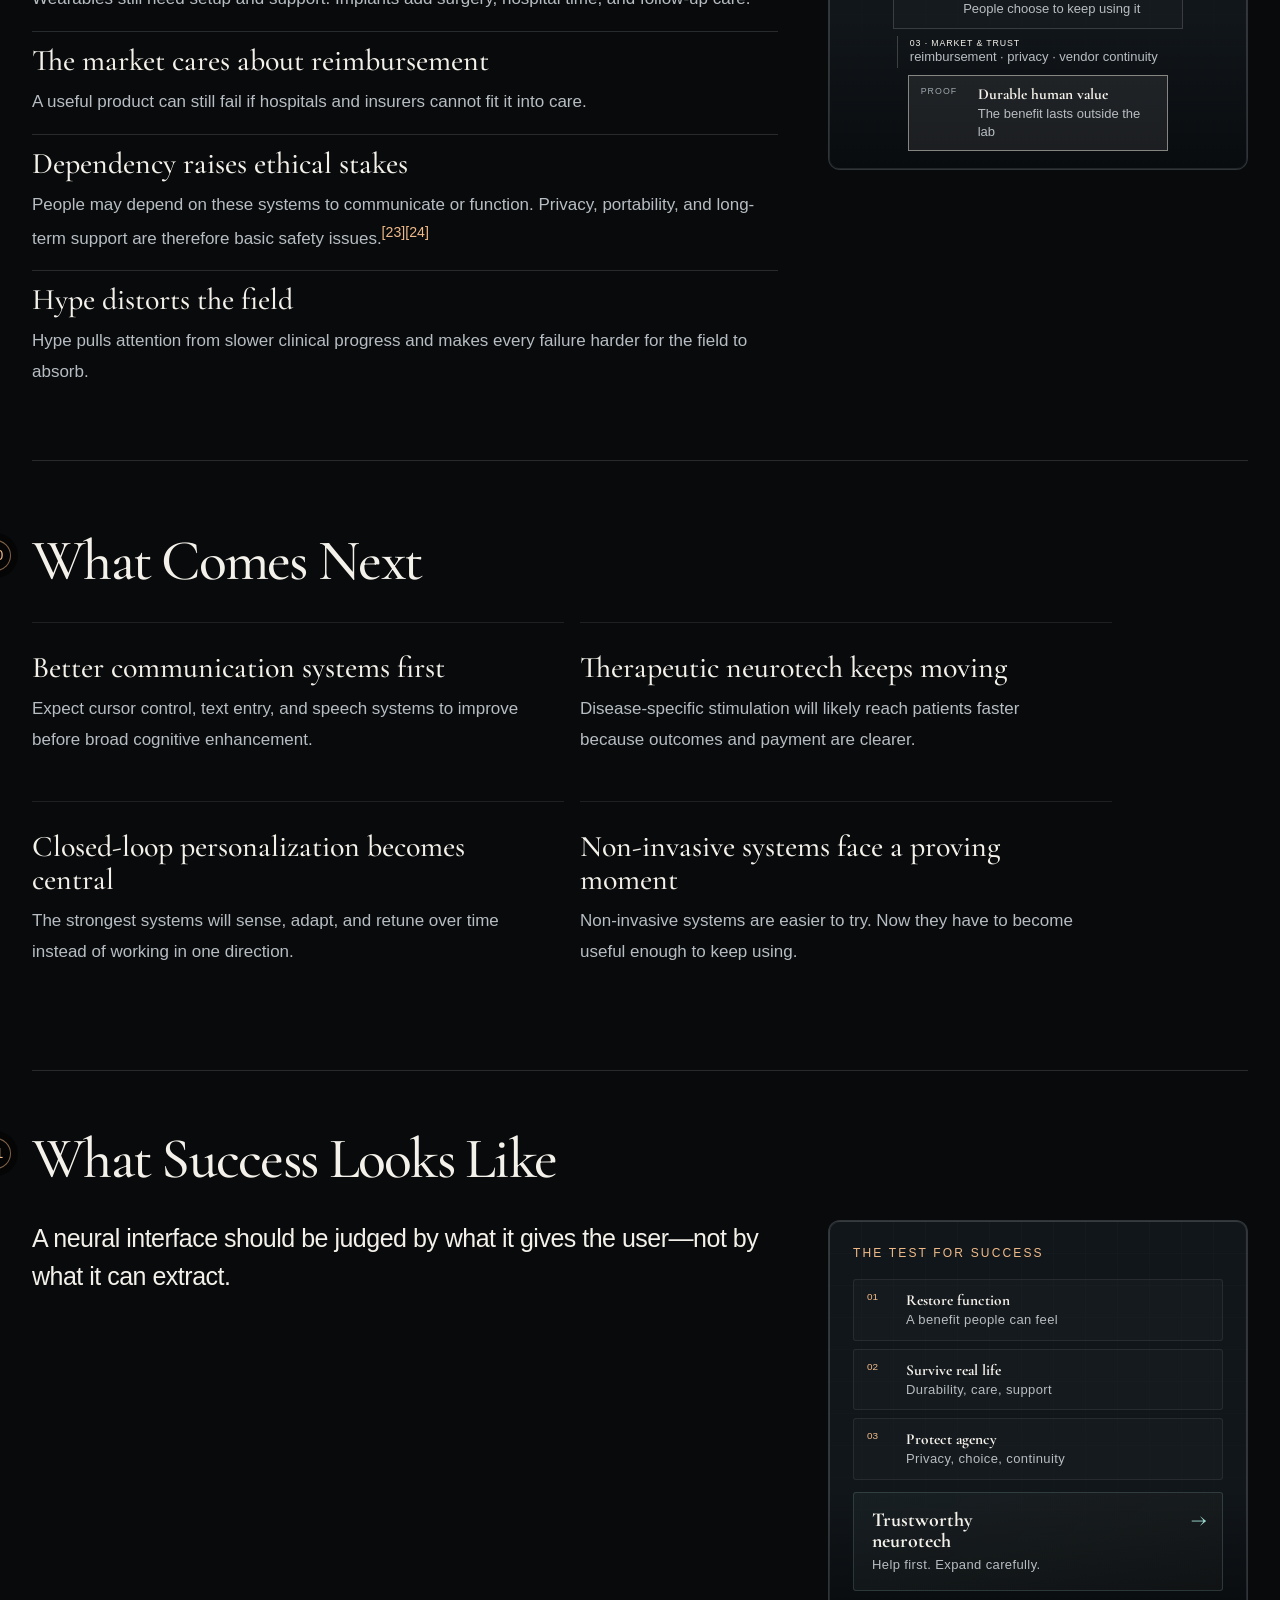
==== commit f32153bd: "Expand neurotechnology guide to 24 companies with comparison and evidence tools" ====
--- a/index.html
+++ b/index.html
@@ -34,9 +34,9 @@
               The brain is becoming an interface. Here’s your map of who’s building it, what works, and what’s still out of reach.
             </p>
             <div class="hero-meta" aria-label="Guide metadata">
-              <span>Updated July 2026</span>
-              <span>38 linked sources</span>
-              <span>16 company dossiers</span>
+              <span>Expanded September 2026</span>
+              <span id="source-count">50 linked sources</span>
+              <span id="company-count">24 company dossiers</span>
             </div>
             <a class="hero-enter" href="#market-map">
               Explore the field <span aria-hidden="true">↓</span>
@@ -72,6 +72,8 @@
         <a href="#bottlenecks">Bottlenecks</a>
         <a href="#next-steps" class="chapter-rail__minor">Next Steps</a>
         <a href="#endgame">Endgame</a>
+        <a href="#evidence-guide">Evidence guide</a>
+        <a href="#glossary">Glossary</a>
         <a href="#sources">Sources</a>
       </div>
     </nav>
@@ -190,7 +192,7 @@
           <div class="chapter-layout">
             <div class="chapter-copy">
               <p class="lead">
-                Compare companies by interface path, first job, and evidence. Read left to right as the procedure gets harder, then open a company for the sources behind it.
+                Compare companies by interface path, first job, and evidence. Compare interface routes, then open a company for the sources behind it. These routes are categories, not a universal risk or quality ranking.
               </p>
             </div>
             <aside class="chapter-aside">
@@ -221,6 +223,12 @@
             <div class="market-map" id="market-map-plot"></div>
             <div class="market-legend" id="market-legend"></div>
           </div>
+          <section class="compare-section" aria-labelledby="compare-heading">
+            <p class="section-kicker">Two approaches, side by side</p><h3 id="compare-heading">Compare the actual product.</h3>
+            <p>Compare a named system and intended use. A company can have several programs at different stages.</p>
+            <div class="compare-selectors"><label>First company<select id="compare-a"></select></label><label>Second company<select id="compare-b"></select></label></div>
+            <div class="compare-table-wrap" id="company-comparison" aria-live="polite"></div>
+          </section>
           <section class="ecosystem-section" aria-labelledby="ecosystem-title">
             <div class="ecosystem-section__head">
               <p class="section-kicker">Who else matters</p>
@@ -367,9 +375,22 @@
           </div>
         </section>
 
+        <section class="chapter" id="evidence-guide">
+          <div class="chapter-heading"><p class="chapter-number">12</p><h2>Read the evidence, not the headline.</h2></div>
+          <p class="chapter-intro">A useful way to evaluate a neurotechnology claim: name the device, the population, the task, and the length of follow-up.</p>
+          <div class="evidence-questions">
+            <details open><summary>What did the regulator actually authorize?</summary><p>A Breakthrough designation can accelerate interaction and review; it does not itself authorize marketing. A 510(k) evaluates substantial equivalence for a particular intended use. An investigational authorization concerns a study. Read the exact device and indication rather than treating every FDA-related announcement as a product approval. <a href="https://www.fda.gov/medical-devices/how-study-and-market-your-device/breakthrough-devices-program" target="_blank" rel="noreferrer">FDA: Breakthrough program ↗</a> · <a href="https://www.accessdata.fda.gov/scripts/cdrh/cfdocs/cfPMN/pmn.cfm" target="_blank" rel="noreferrer">FDA: 510(k) ↗</a> · <a href="https://www.fda.gov/medical-devices/investigational-device-exemption-ide/faqs-about-investigational-device-exemption" target="_blank" rel="noreferrer">FDA: IDE ↗</a></p></details>
+            <details><summary>Did the person gain useful function?</summary><p>Ask what the user could do before and after. A cursor metric, a classification score, and independent communication answer different questions. Look for task completion, errors, assistance required, and outcomes that matter outside the demonstration.</p></details>
+            <details><summary>How much human support was hidden?</summary><p>Our evaluation lens: count setup, calibration, technician time, training, troubleshooting, and caregiver involvement. A strong signal in a supervised session does not by itself establish an independent home-use product.</p></details>
+            <details><summary>Did the result last?</summary><p>Separate the best session from performance across weeks or months. Look for withdrawals, adverse events, signal drift, re-training, repairs, and outcomes after the study team steps back. A durable interface is also a support and maintenance system.</p></details>
+            <details><summary>Is a commercial product also a proven therapy?</summary><p>Not necessarily. A company may sell EEG research hardware or consumer software without a therapeutic indication. For example, OpenBCI explicitly distinguishes Cyton from a medical diagnostic device. Compare the claimed use and evidence, not merely whether a checkout page exists. <a href="https://shop.openbci.com/products/cyton-biosensing-board-8-channel" target="_blank" rel="noreferrer">Cyton product scope ↗</a></p></details>
+            <details><summary>How should I use this guide?</summary><p>This is a curated field guide, not an exhaustive registry or clinical recommendation. The original 16-company research snapshot dates to July 2026. Eight new dossiers and the Nudge primary-source update were reviewed on September 8, 2026. Company documents describe products and claims; questions about deployment and proof are editorial analysis. Regulatory scope and availability vary by country and indication.</p></details>
+          </div>
+        </section>
+        <section class="chapter" id="glossary"><div class="chapter-heading"><p class="chapter-number">13</p><h2>A working vocabulary.</h2></div><div class="glossary-grid" id="glossary-grid"></div></section>
         <section class="chapter chapter--sources" id="sources">
           <div class="chapter-heading">
-            <p class="chapter-number">12</p>
+            <p class="chapter-number">14</p>
             <h2>Sources</h2>
           </div>
           <p class="chapter-intro">
@@ -387,6 +408,7 @@
       <div class="company-modal__content" id="company-modal-content"></div>
     </dialog>
 
-    <script src="app.js?v=26"></script>
+    <script src="expansion.js?v=1"></script>
+    <script src="app.js?v=27"></script>
   </body>
 </html>
--- a/edition.css
+++ b/edition.css
@@ -94,3 +94,19 @@
   .field-brief { padding:20px; }.dossier-head h2 { font-size:40px; }.company-modal { border-radius:12px; }
 }
 @media(prefers-reduced-motion:reduce) { html { scroll-behavior:auto; } *,*::before,*::after { animation:none!important; transition:none!important; } }
+
+/* Expanded field guide */
+[hidden] { display:none!important; }
+.company-search { display:flex; flex-direction:column; gap:10px; margin:14px 0 18px; max-width:560px; font:14px var(--sans); color:var(--muted); }
+.company-search input { width:100%; padding:14px 16px; border:1px solid var(--line); border-radius:7px; background:#10171c; color:var(--ink); font:16px var(--sans); }
+.company-search input:focus { outline:2px solid var(--accent); outline-offset:2px; }
+.compare-section { margin-top:52px; padding:30px; background:#101519; border:1px solid var(--line); border-radius:12px; }
+.compare-section h3 { margin:10px 0; font:500 38px/1.1 var(--serif); }.compare-section > p { font:16px/1.6 var(--sans); color:var(--muted); }
+.compare-selectors { display:grid; grid-template-columns:1fr 1fr; gap:20px; margin:24px 0; }.compare-selectors label { display:flex; flex-direction:column; gap:10px; font:14px var(--sans); color:var(--muted); }
+.compare-selectors select { width:100%; min-width:0; padding:14px; border:1px solid var(--line); border-radius:6px; background:#192126; color:var(--ink); font:16px var(--sans); }
+.compare-table-wrap { overflow-x:auto; }.company-compare-table { width:100%; min-width:660px; border-collapse:collapse; table-layout:fixed; font:15px/1.65 var(--sans); }.company-compare-table th,.company-compare-table td { padding:15px 14px; vertical-align:top; border-bottom:1px solid var(--line); text-align:left; }.company-compare-table th:first-child { width:22%; color:var(--muted); font-weight:400; }.company-compare-table td { color:var(--muted); }.company-compare-table button { color:var(--accent); font:600 16px var(--sans); background:none; border:0; padding:0; cursor:pointer; }
+.evidence-questions { display:grid; gap:10px; }.evidence-questions details { background:#10161a; border:1px solid var(--line); border-radius:8px; padding:20px 22px; }.evidence-questions summary { cursor:pointer; font:500 19px/1.5 var(--sans); }.evidence-questions details[open] summary { color:var(--accent); }.evidence-questions p { max-width:85ch; margin:18px 0 0; font:16px/1.8 var(--sans); color:var(--muted); }.evidence-questions a { text-underline-offset:4px; }
+.glossary-grid { display:grid; grid-template-columns:repeat(2,minmax(0,1fr)); gap:24px; }.glossary-grid article { border-top:1px solid var(--line); padding-top:20px; }.glossary-grid h3 { font:500 30px var(--serif); margin:0 0 10px; }.glossary-grid p { font:16px/1.7 var(--sans); color:var(--muted); margin:0; }
+.dossier-review { font:12px var(--sans); color:var(--muted-strong); }.dossier-route { display:flex; flex-direction:column; justify-content:center; gap:20px; padding:32px; min-height:260px; border:1px solid var(--line); border-radius:12px; background:linear-gradient(150deg,#223039,#10171c); }.dossier-route span { color:var(--accent); font:13px var(--sans); }.dossier-route strong { font:500 42px/1.05 var(--serif); }.dossier-route p { font:16px/1.65 var(--sans); color:var(--muted); }
+.source-row__body .source-type { display:inline-block; margin:8px 0; font:12px var(--sans); color:var(--accent); }.source-row__body p { font:14px/1.6 var(--sans); color:var(--muted); }
+@media(max-width:760px) { .compare-section { padding:20px; }.compare-selectors { grid-template-columns:1fr; gap:16px; }.glossary-grid { grid-template-columns:1fr; }.compare-section h3 { font-size:32px; } }
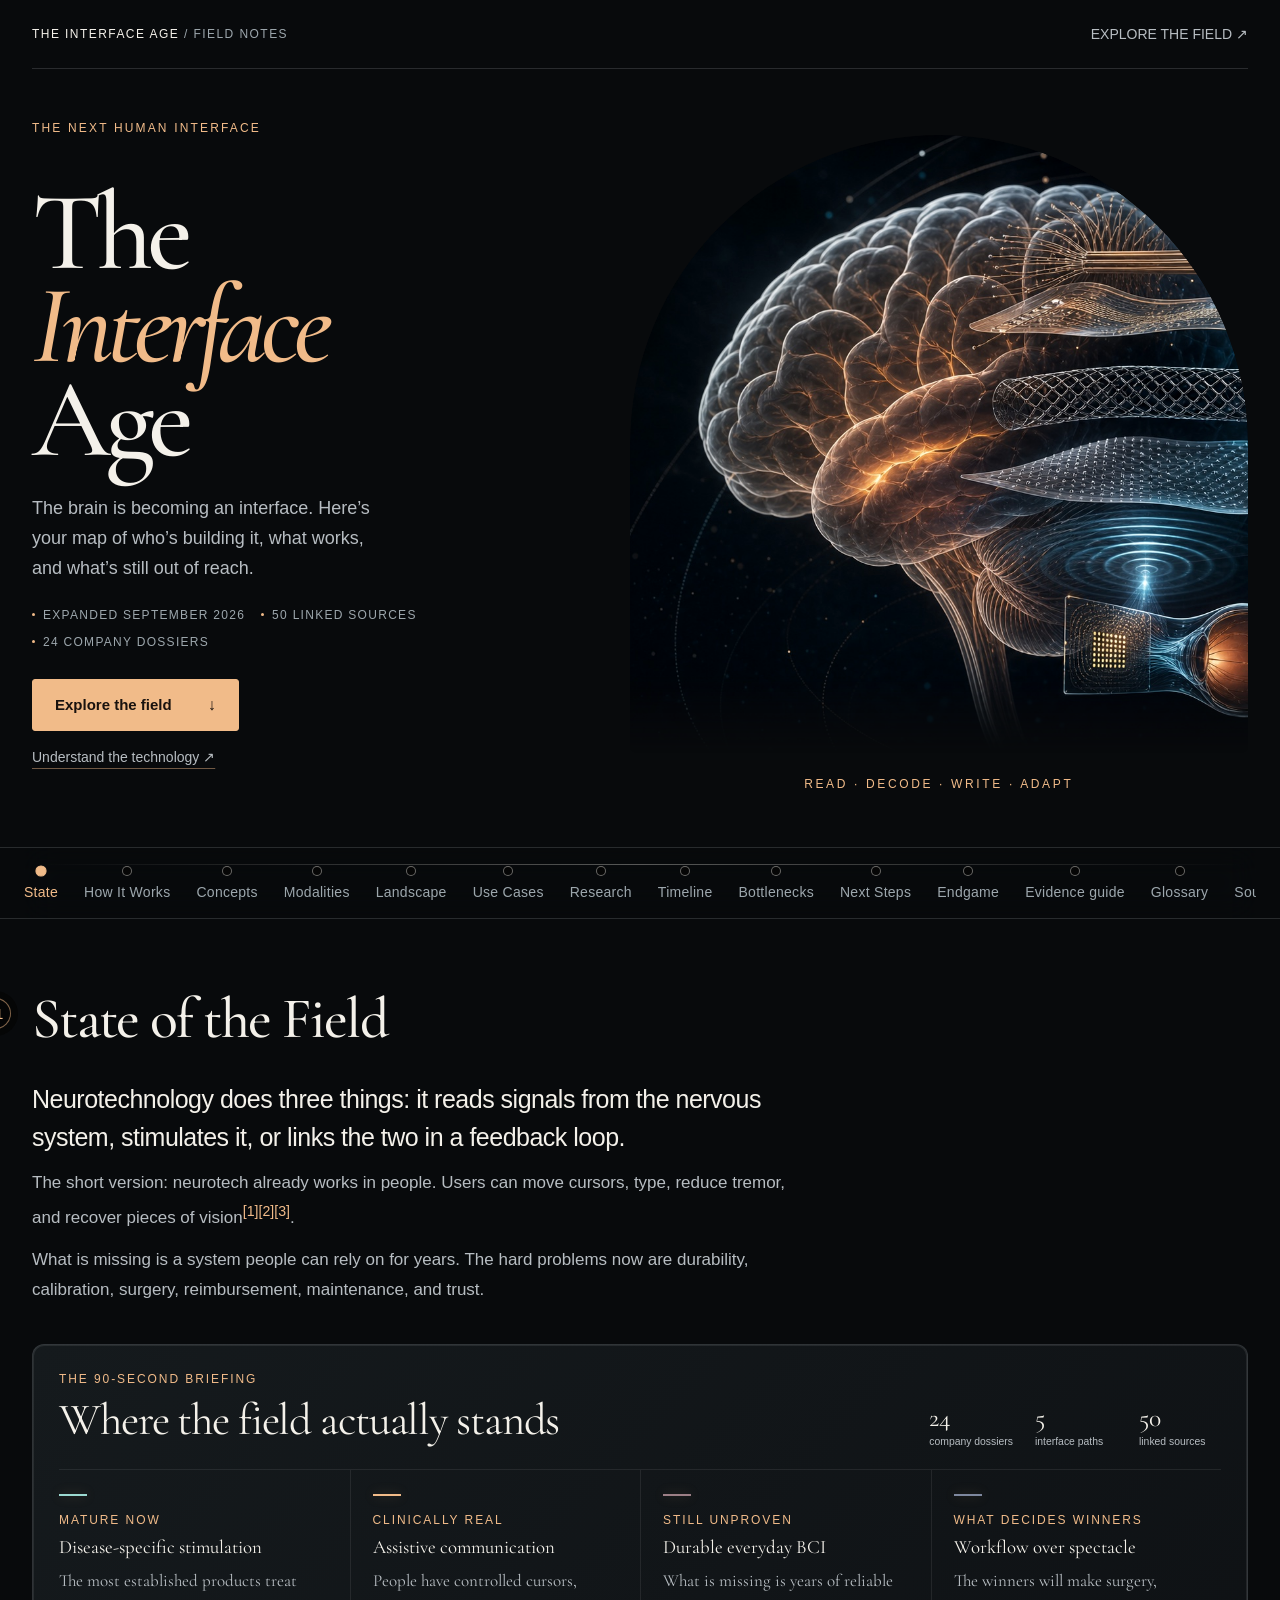
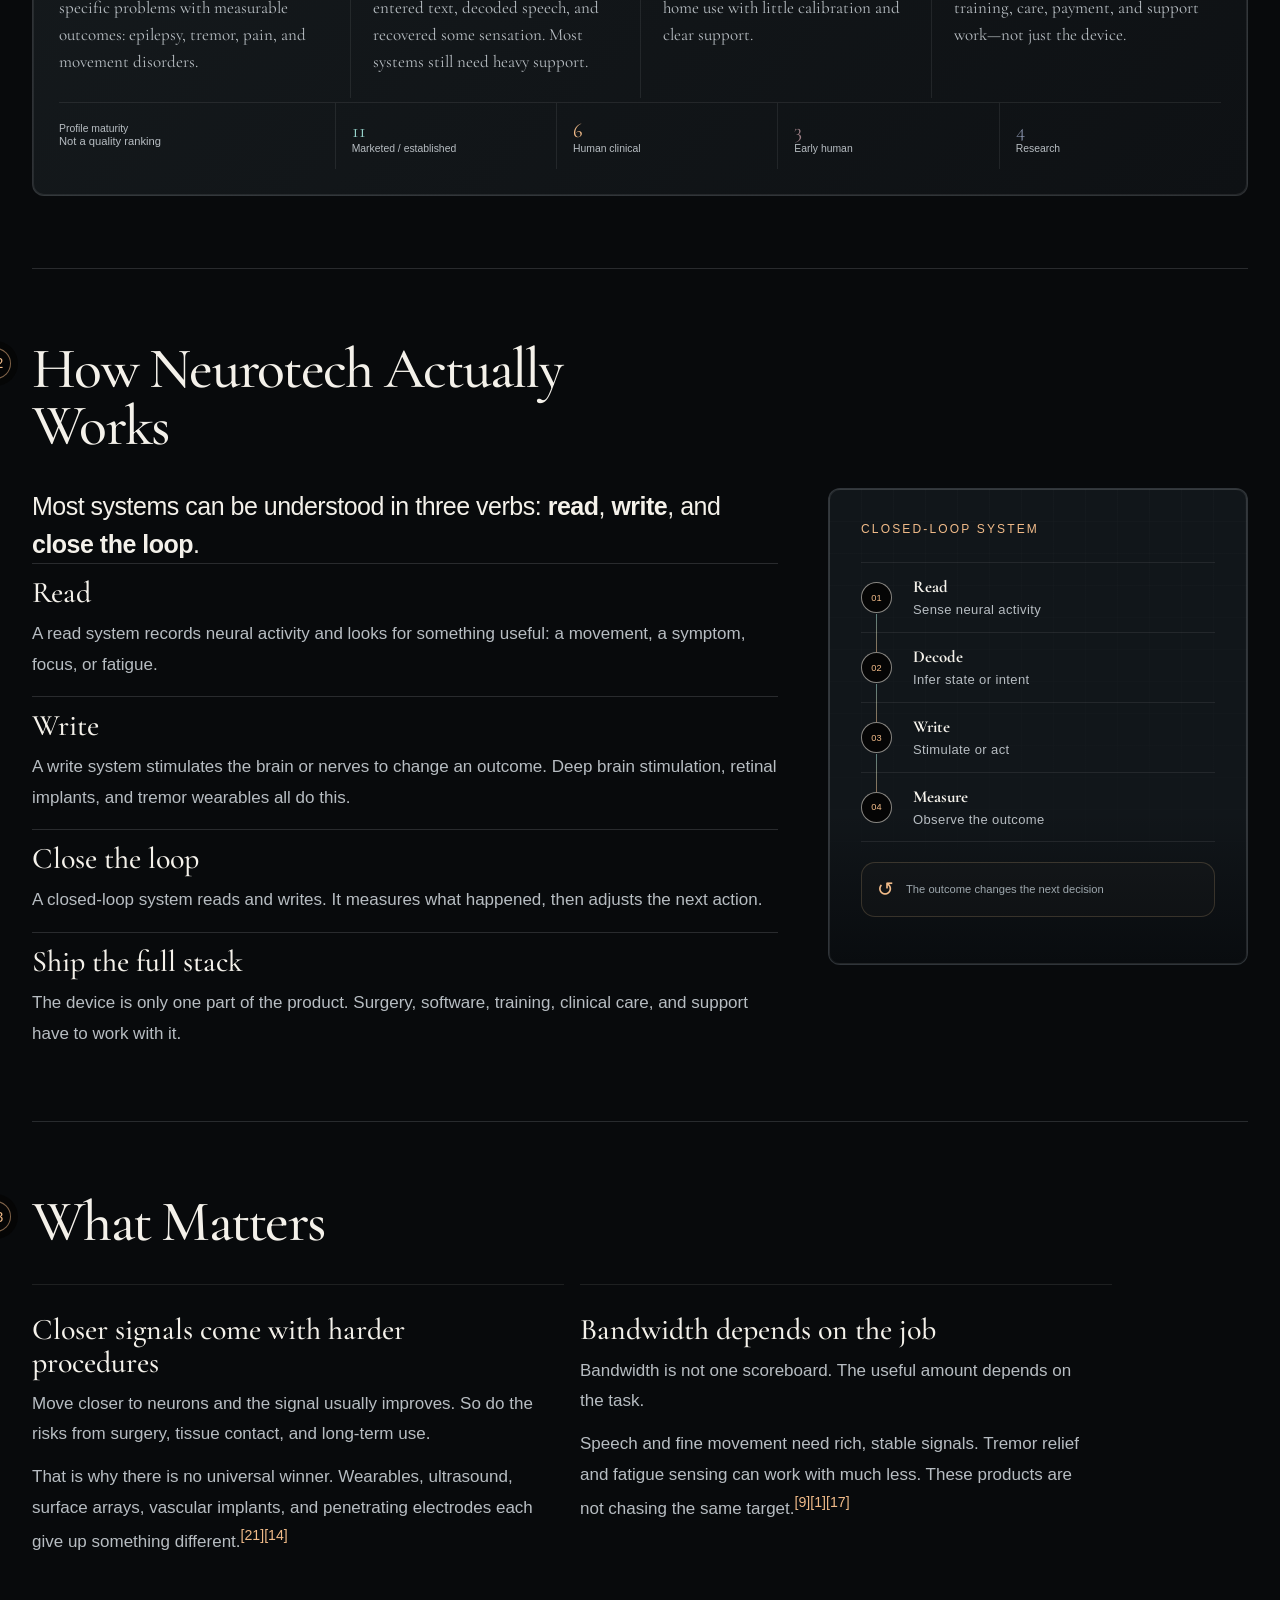
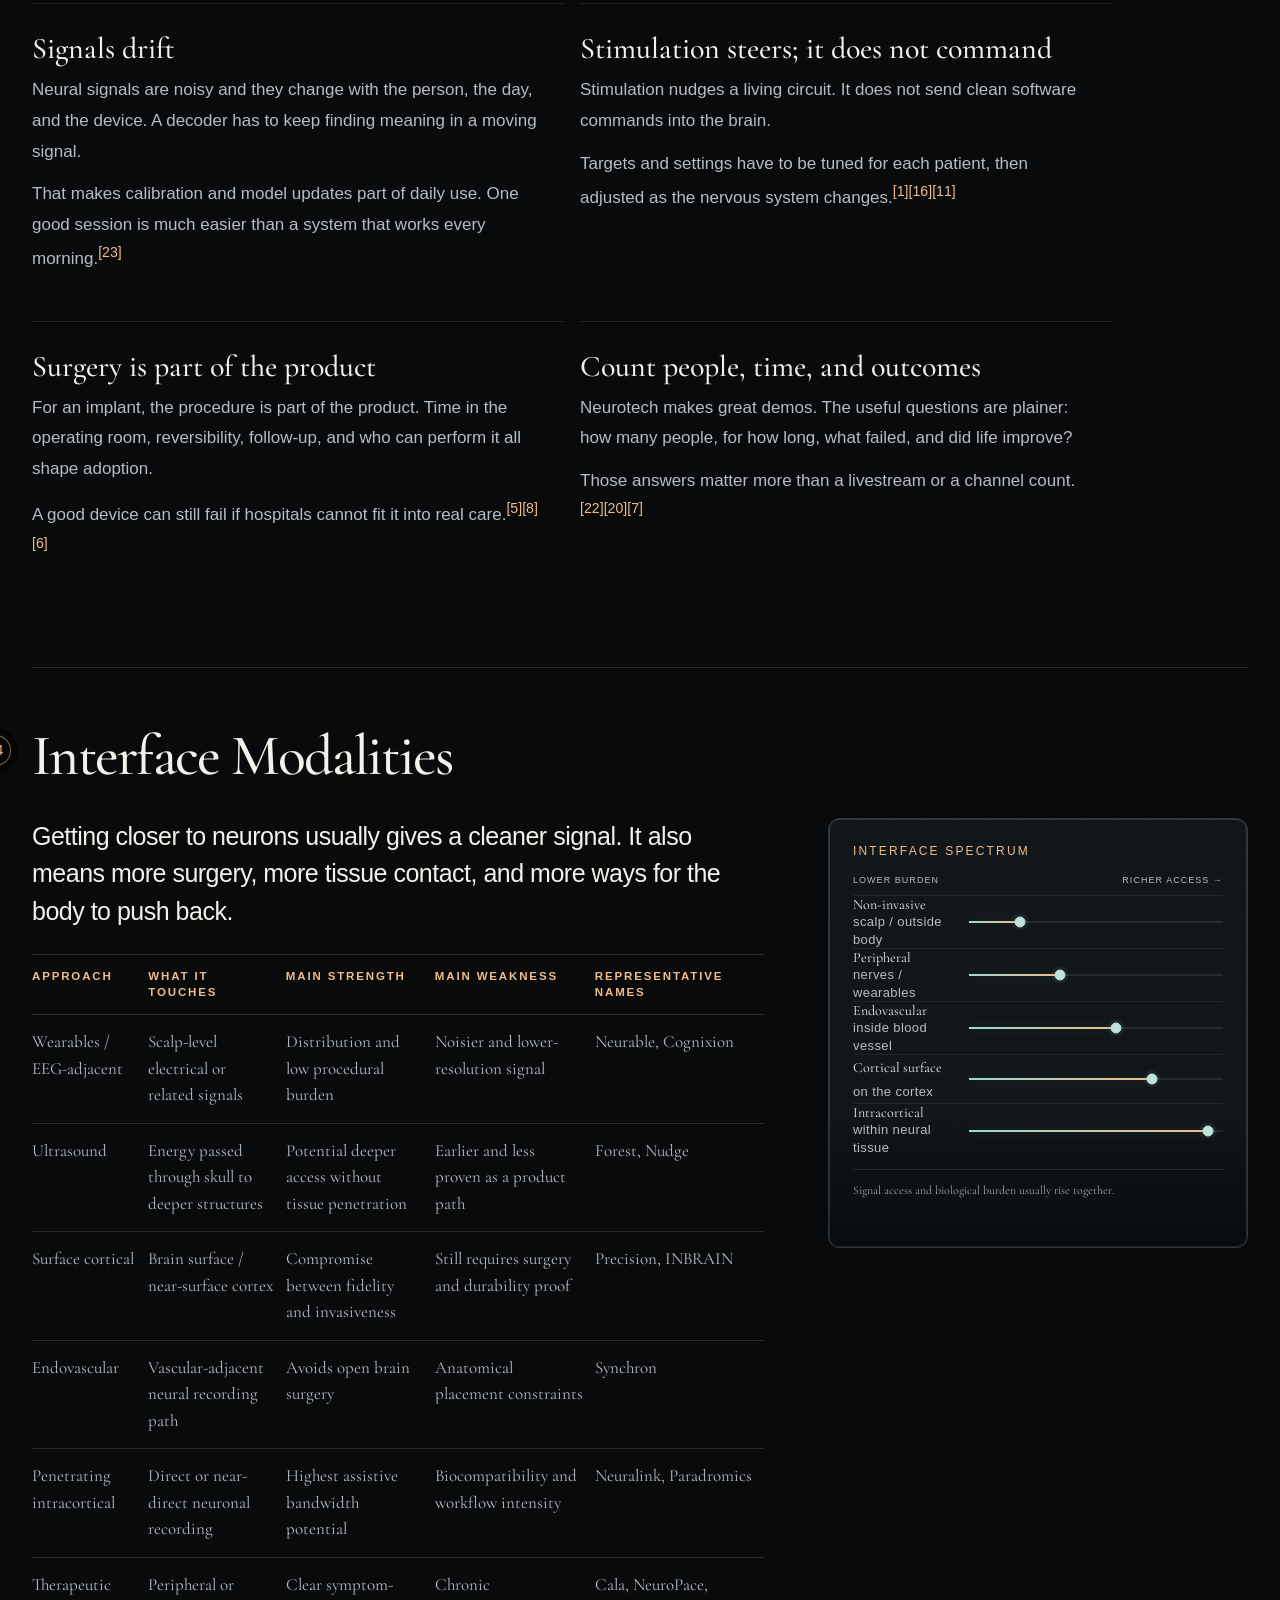
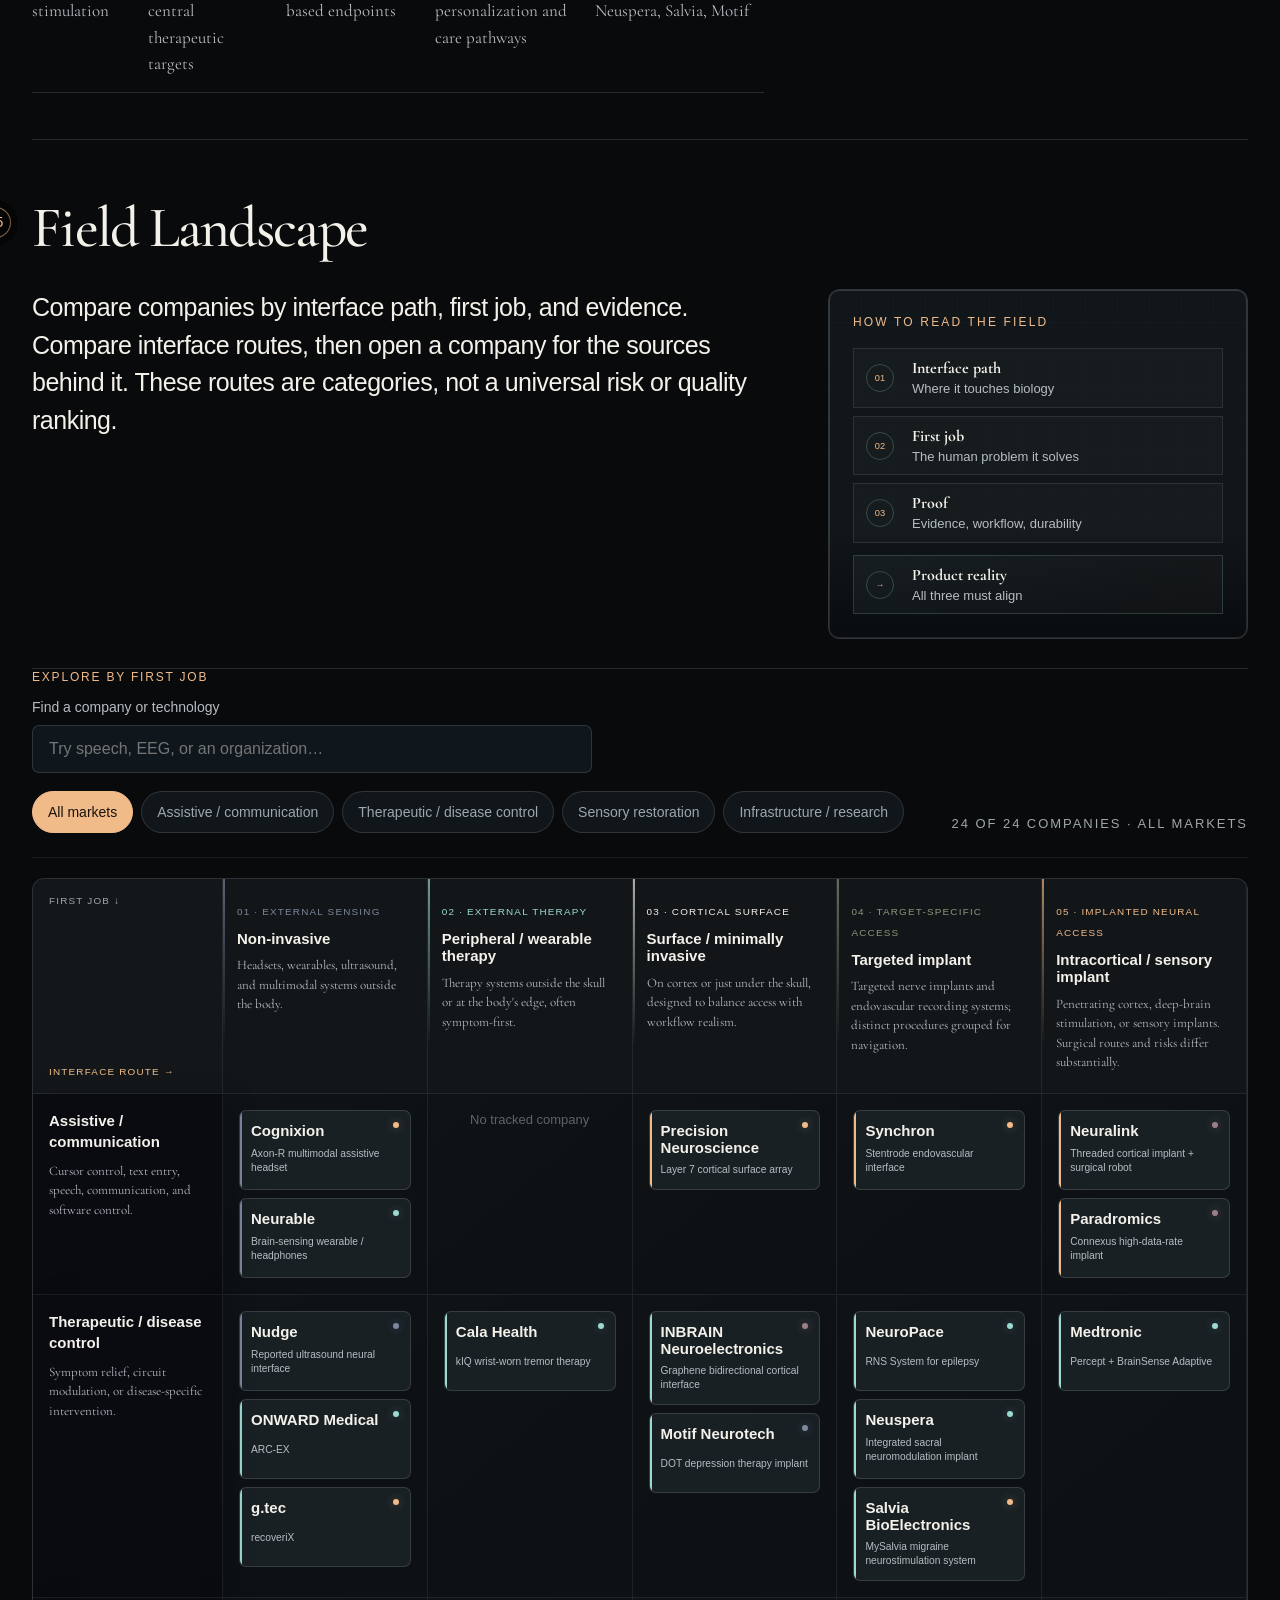
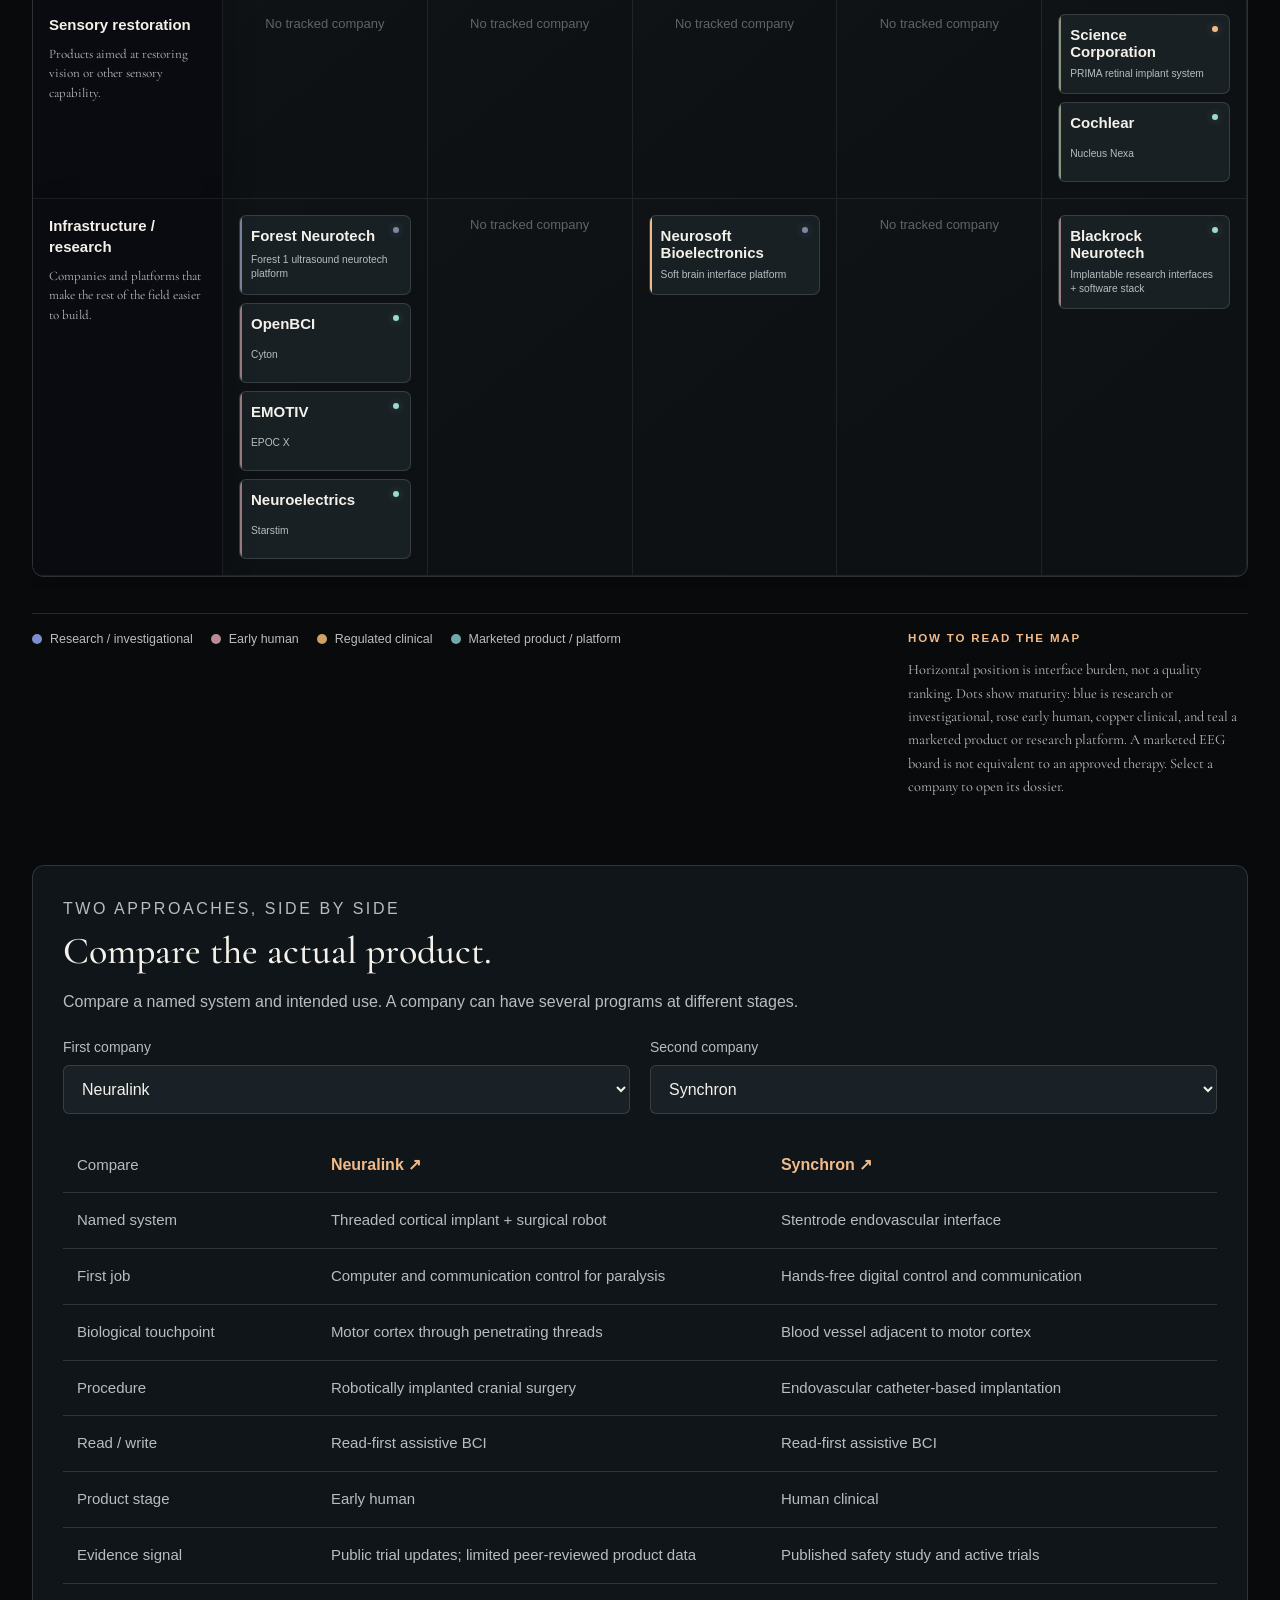
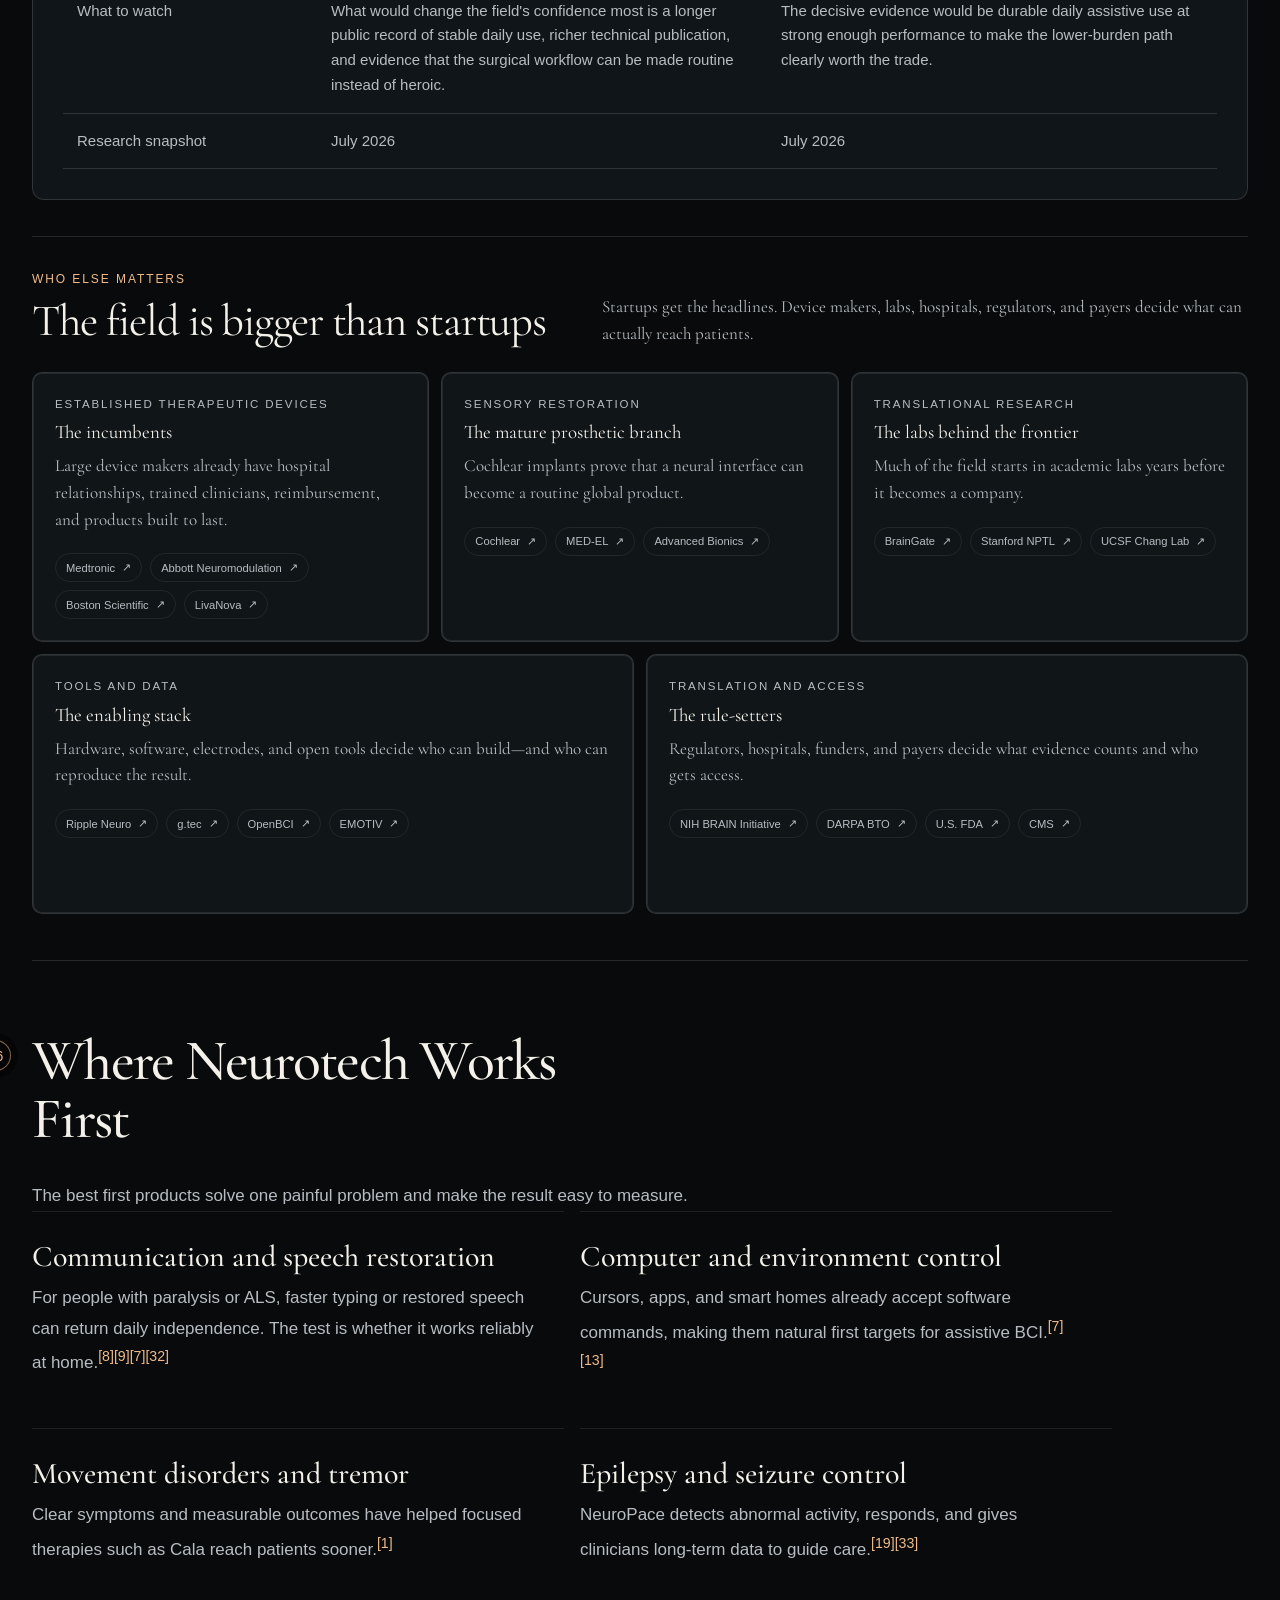
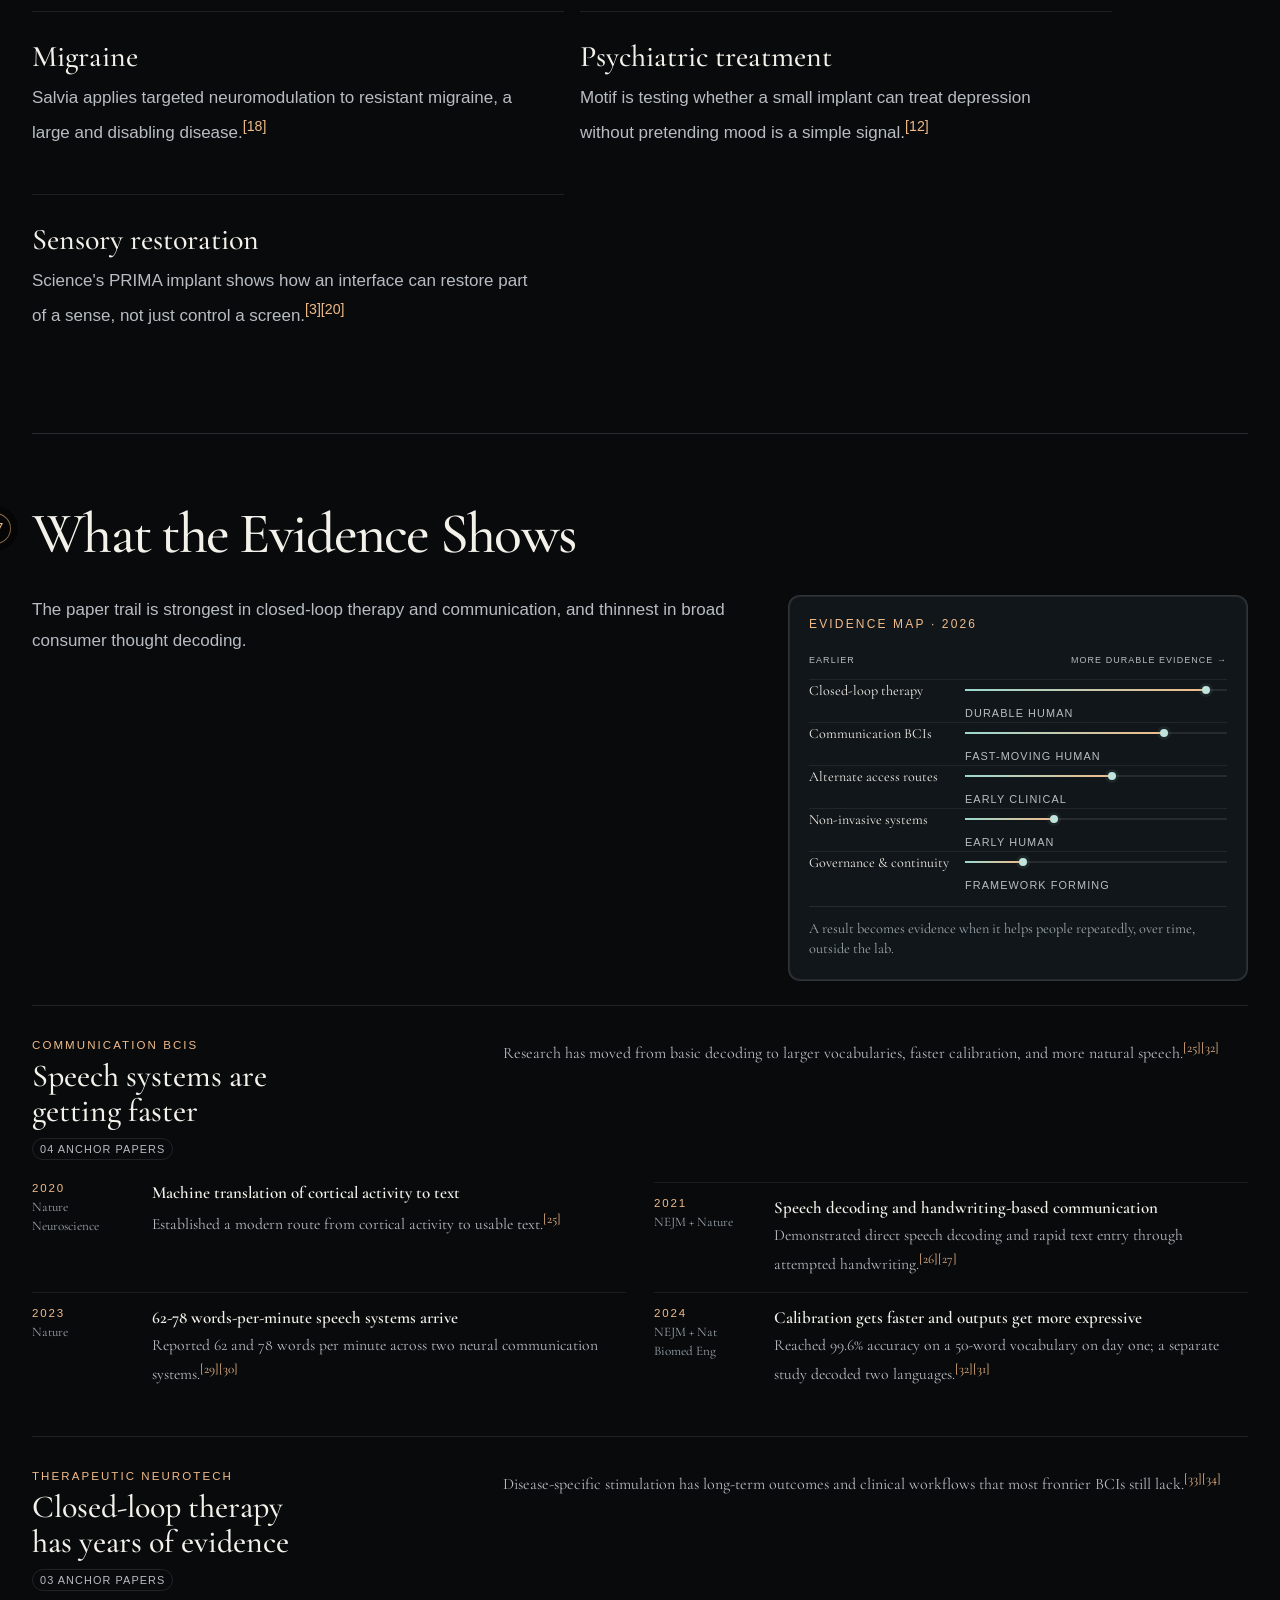
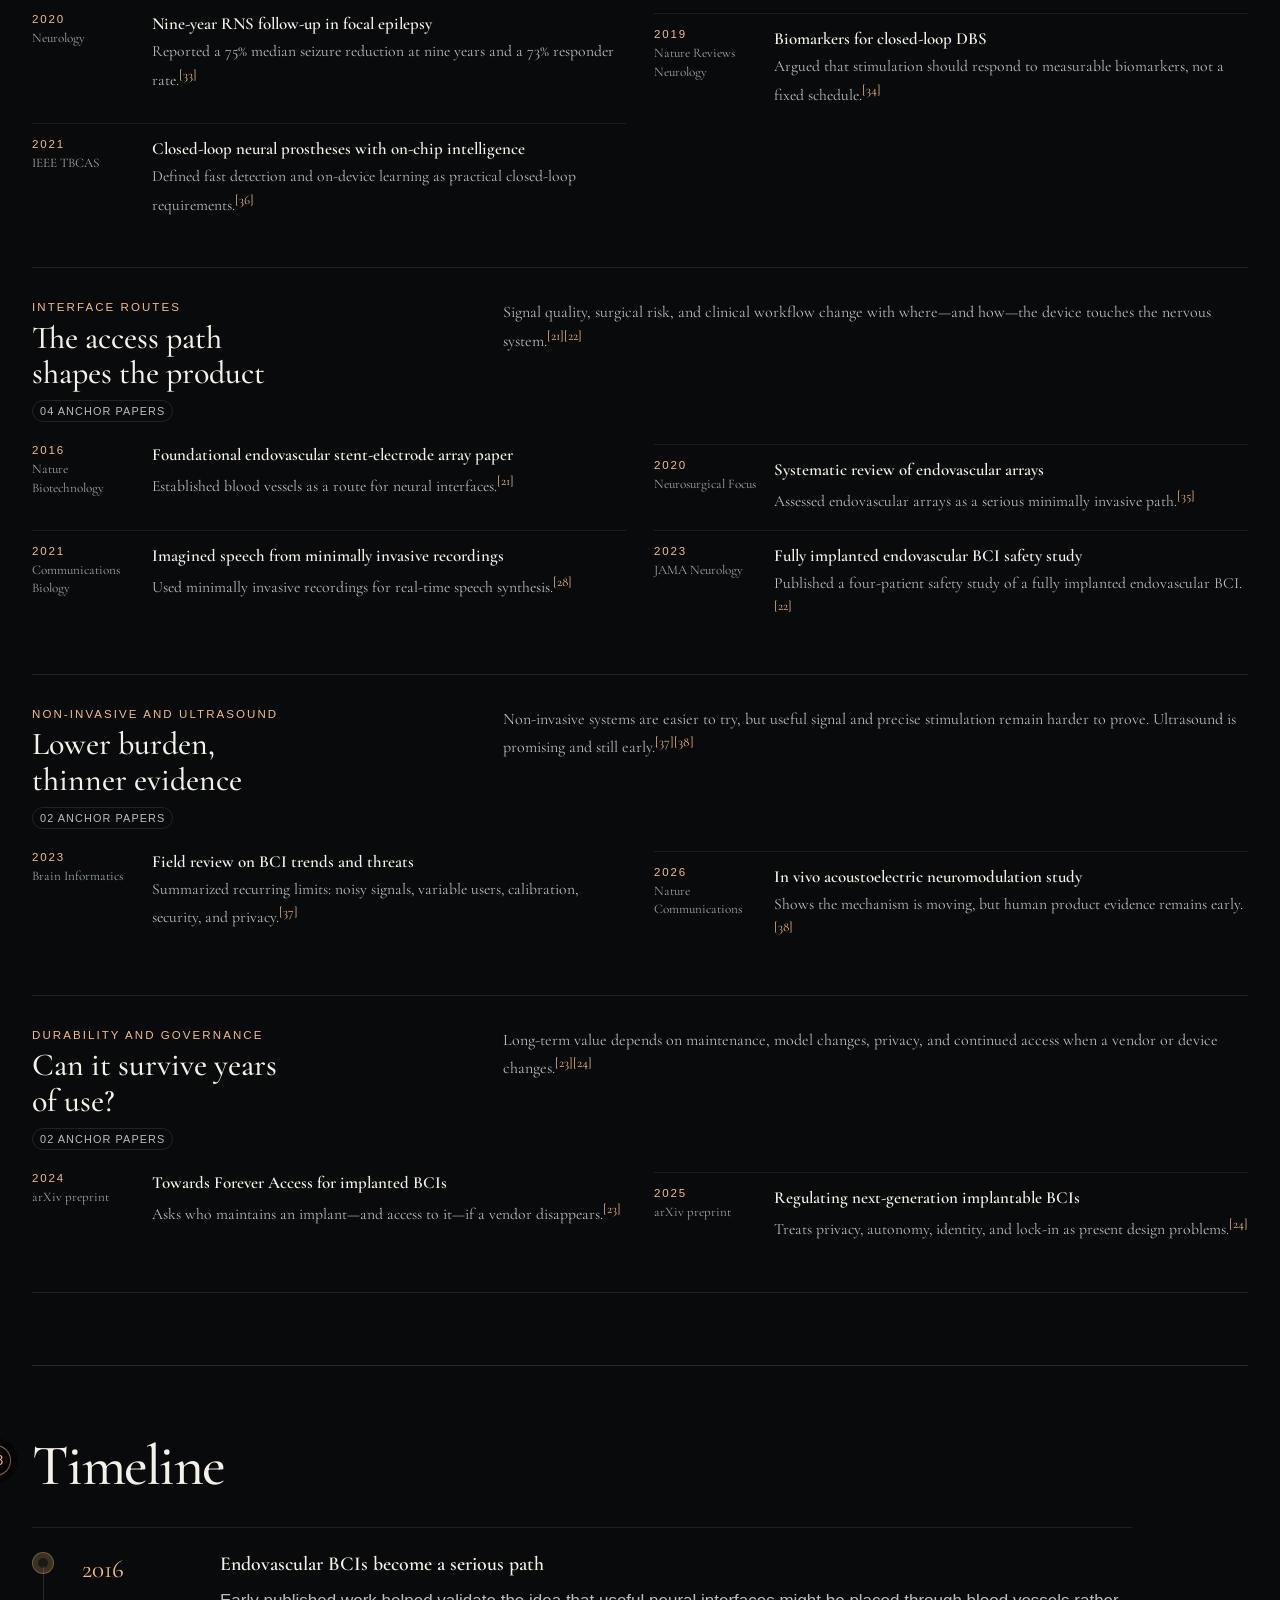
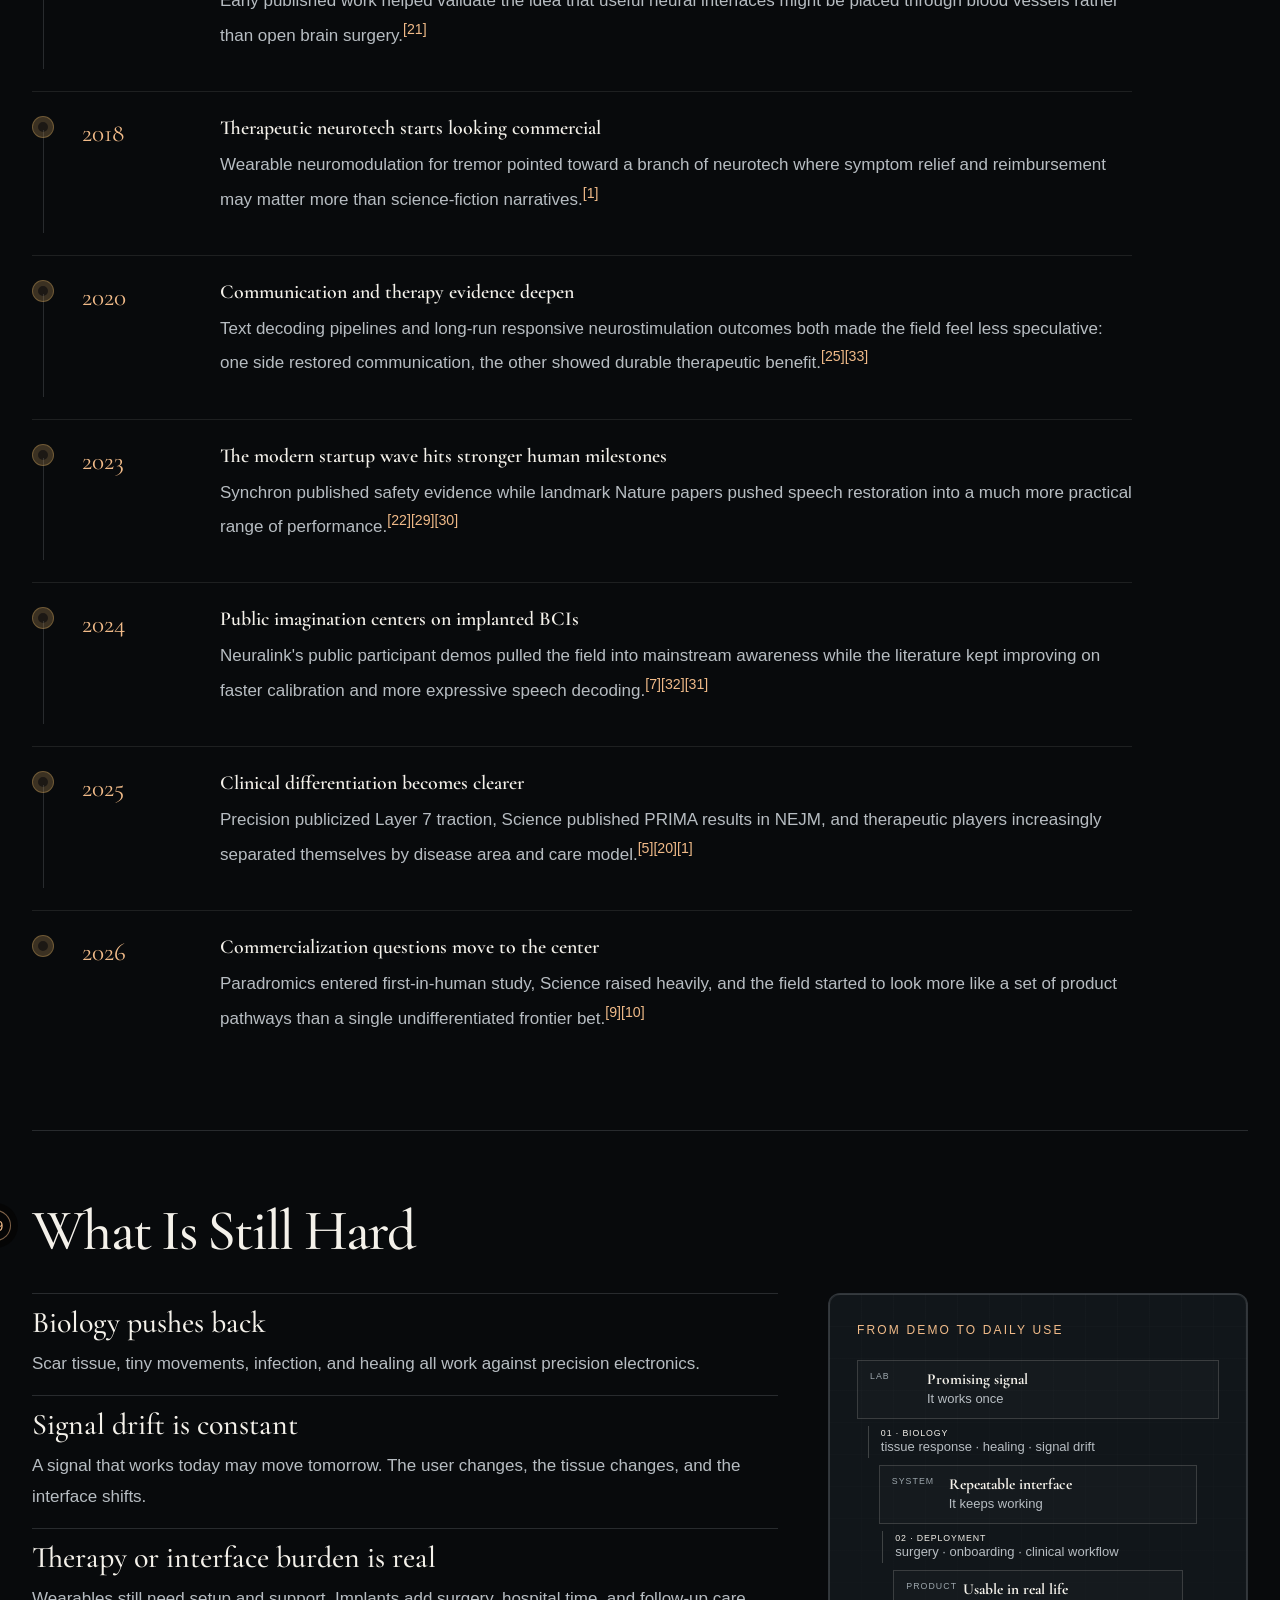
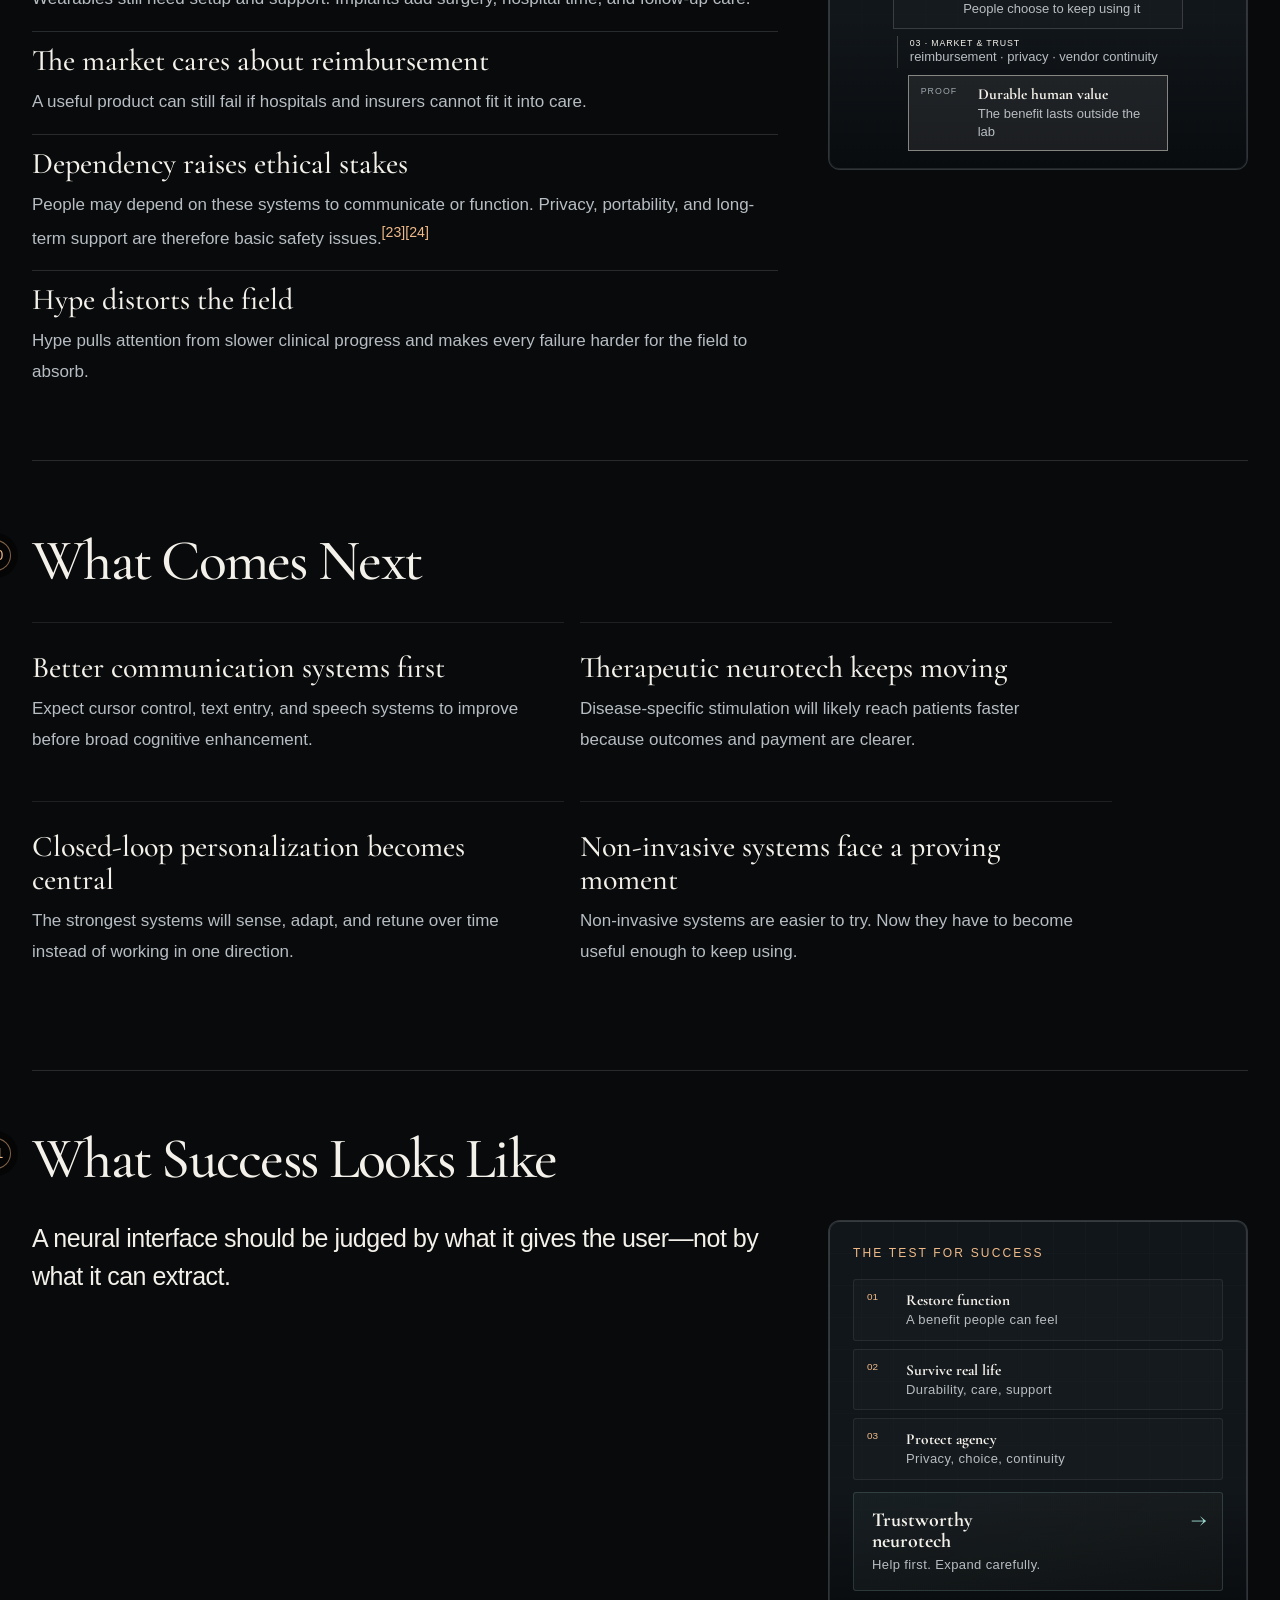
==== commit 0145bce7: "Remove personal attribution from field guide" ====
--- a/index.html
+++ b/index.html
@@ -21,7 +21,7 @@
   </head>
   <body>
     <a class="skip-link" href="#state-now">Skip to the guide</a>
-    <div class="publication-bar"><a href="#top">THE INTERFACE AGE <span> / FIELD NOTES</span></a><a href="https://github.com/iragupta13">By Ira Gupta ↗</a></div>
+    <div class="publication-bar"><a href="#top">THE INTERFACE AGE <span> / FIELD NOTES</span></a><a href="#market-map">EXPLORE THE FIELD ↗</a></div>
     <div class="site-grain" aria-hidden="true"></div>
 
     <header class="site-header" id="top">
